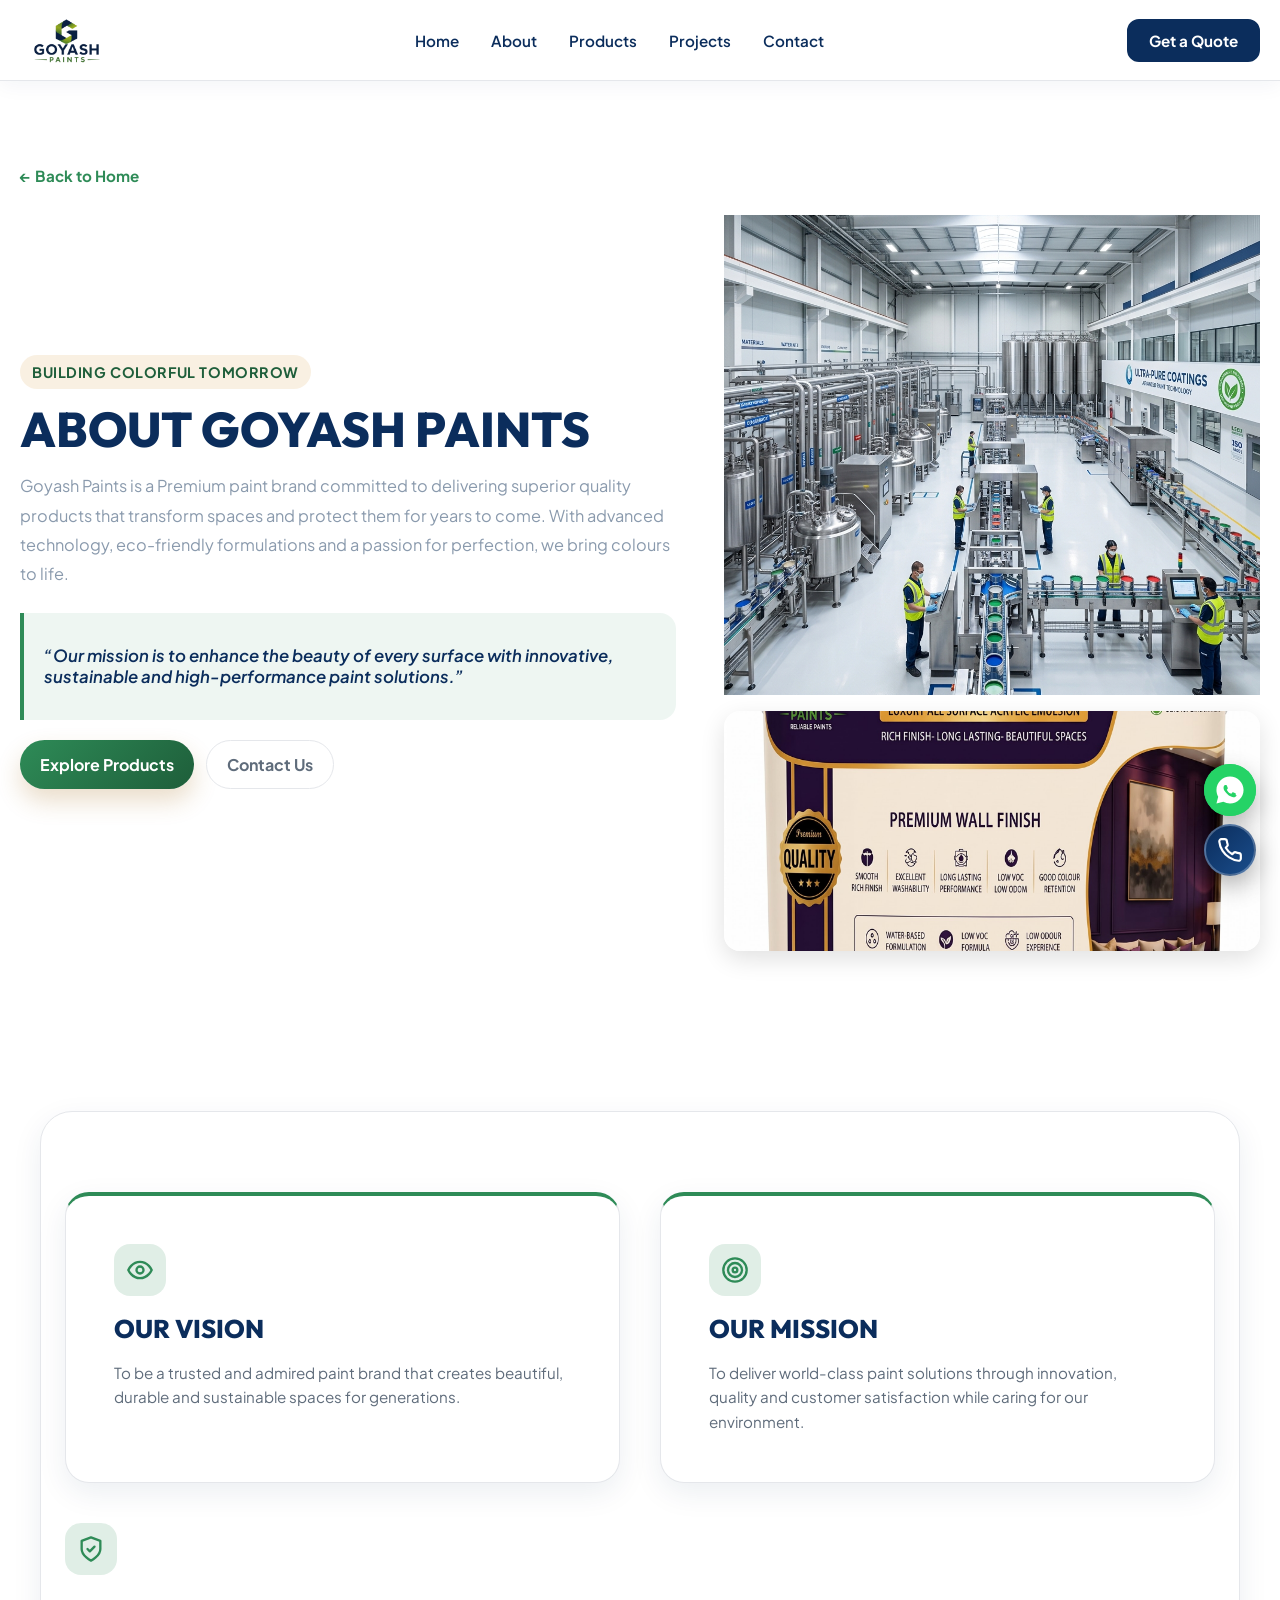
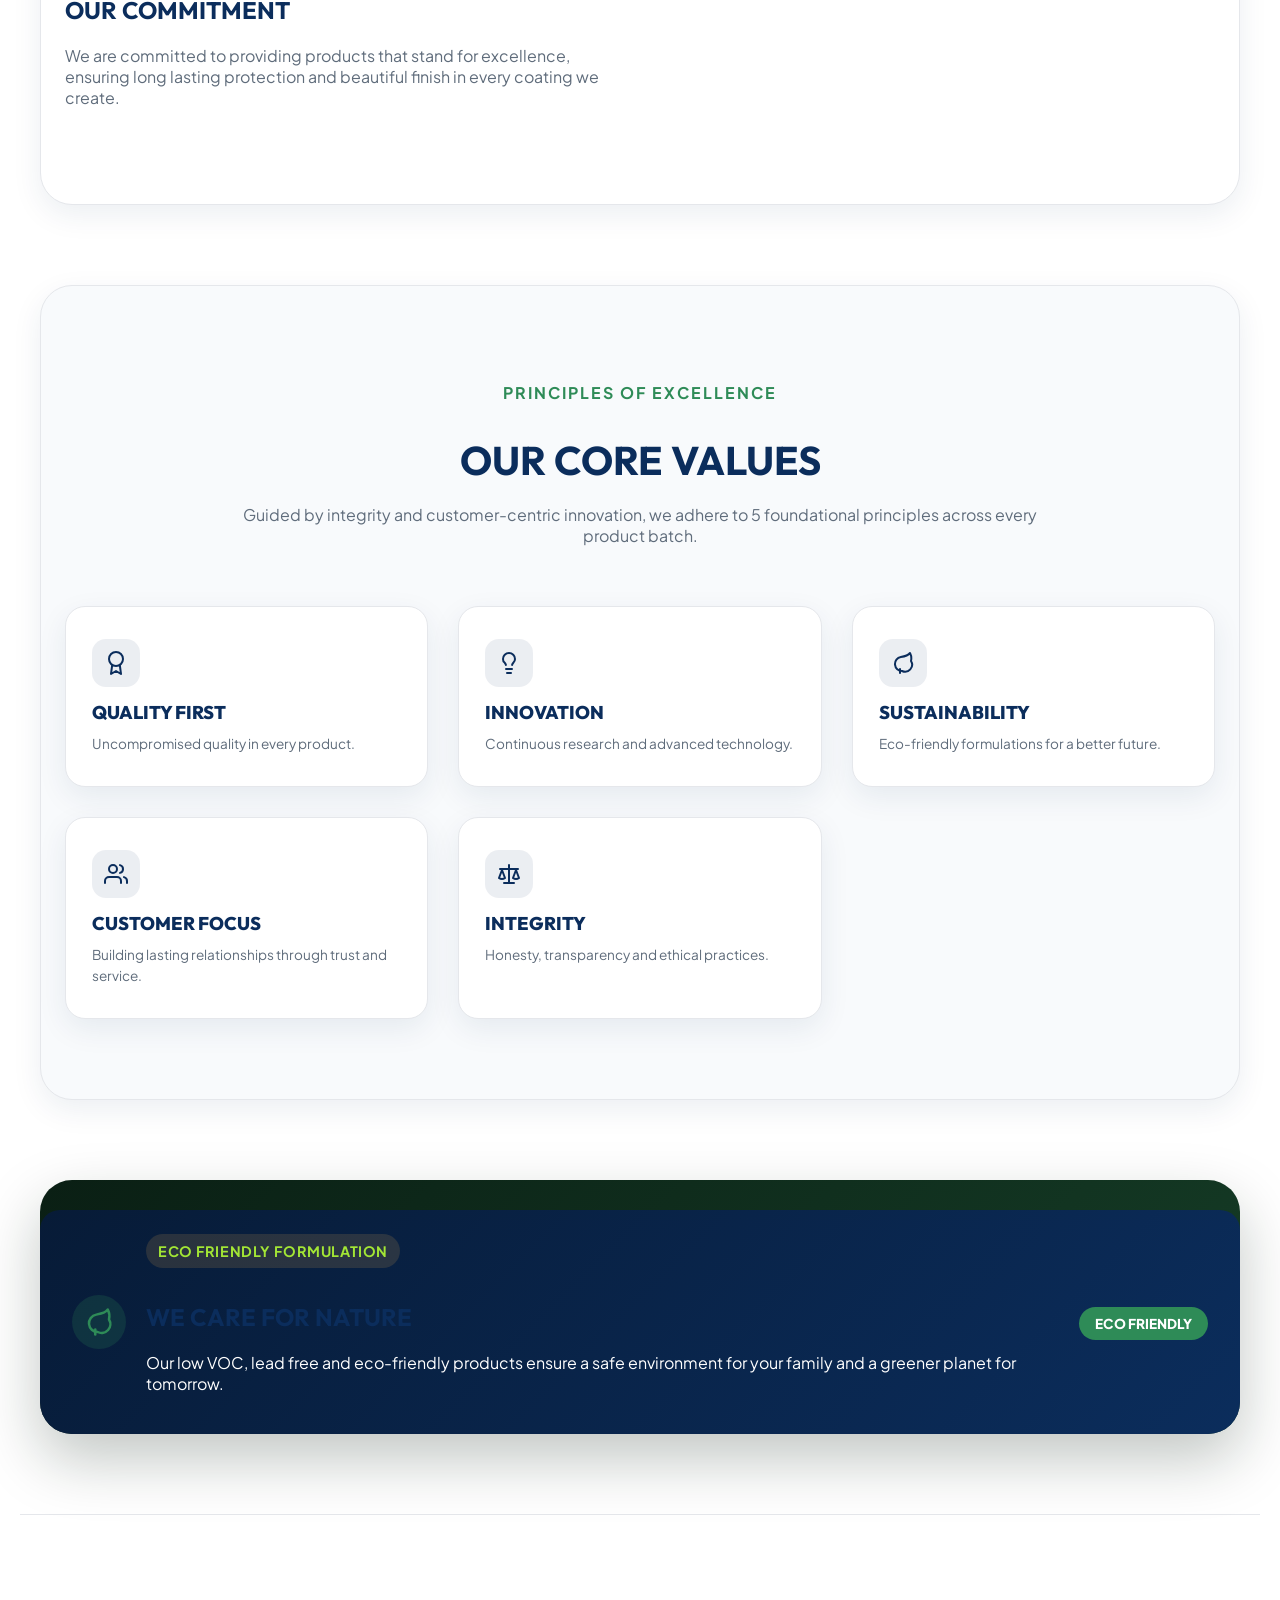
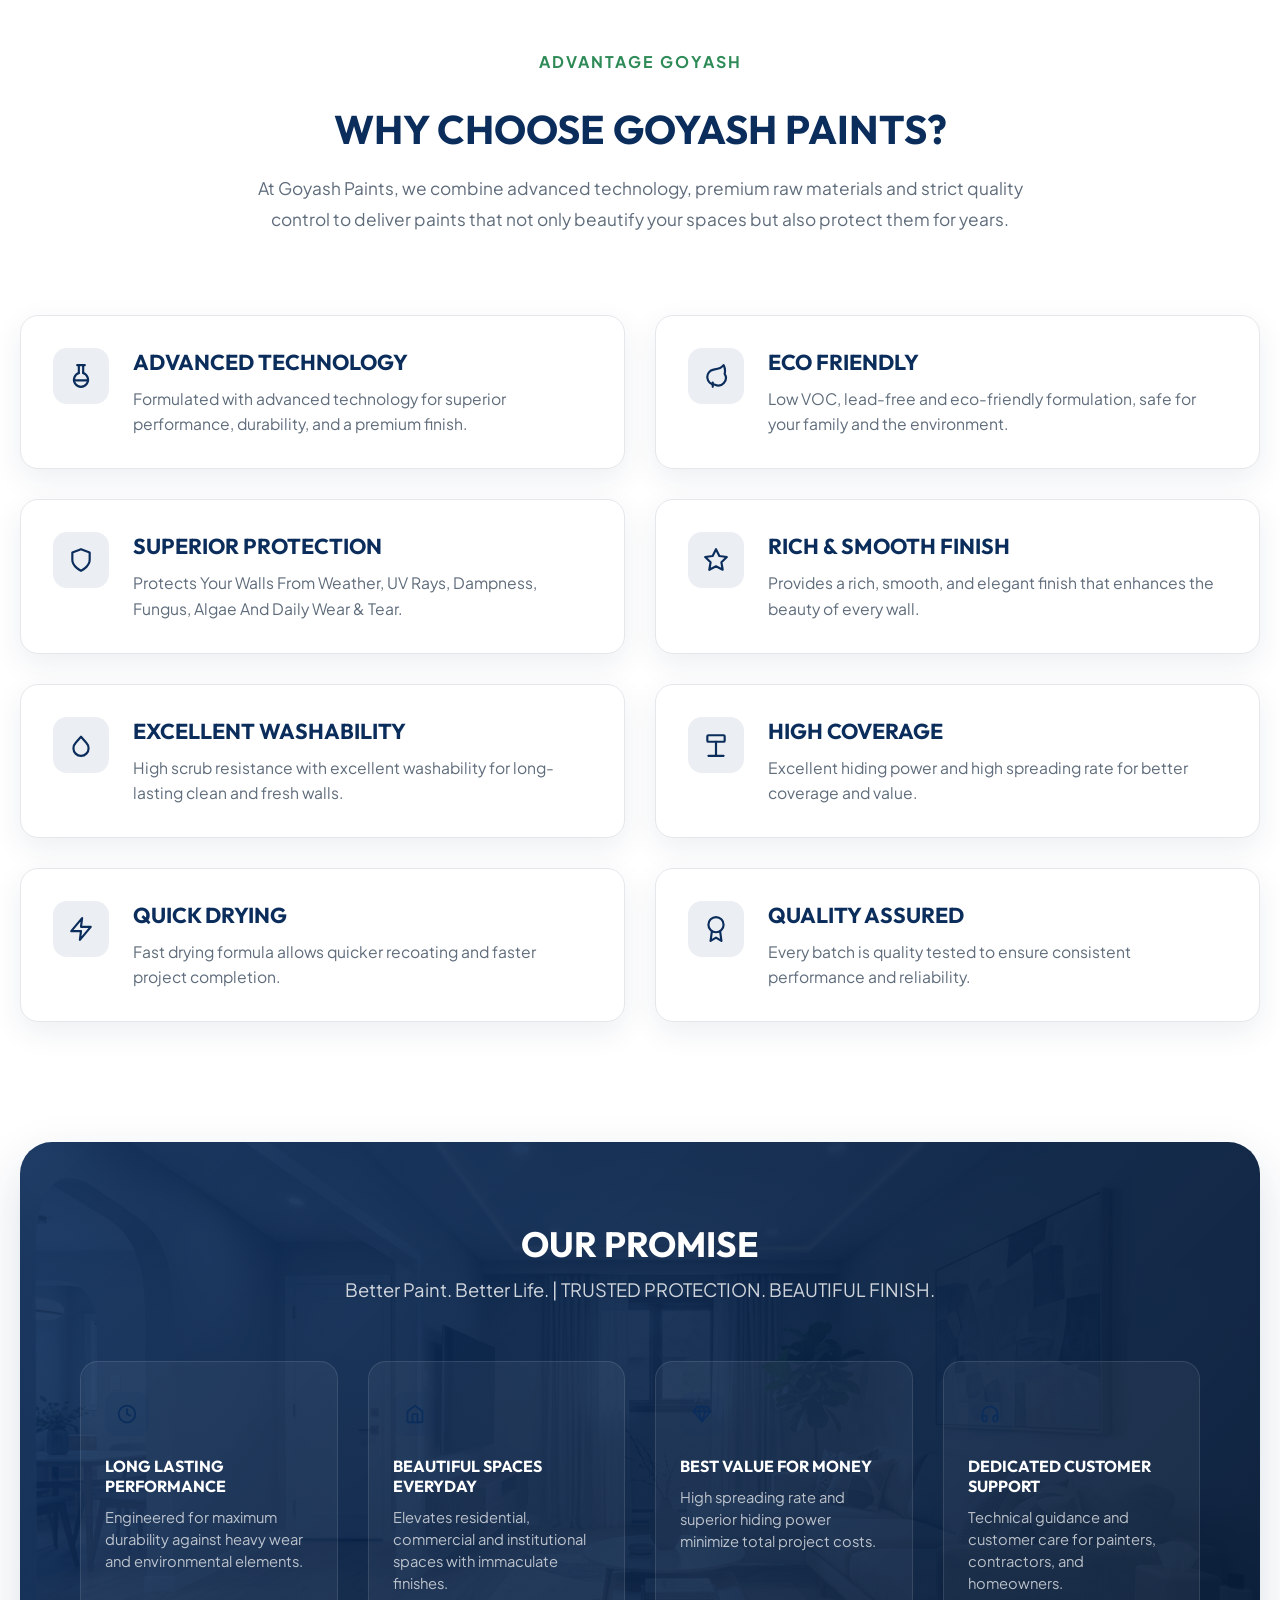
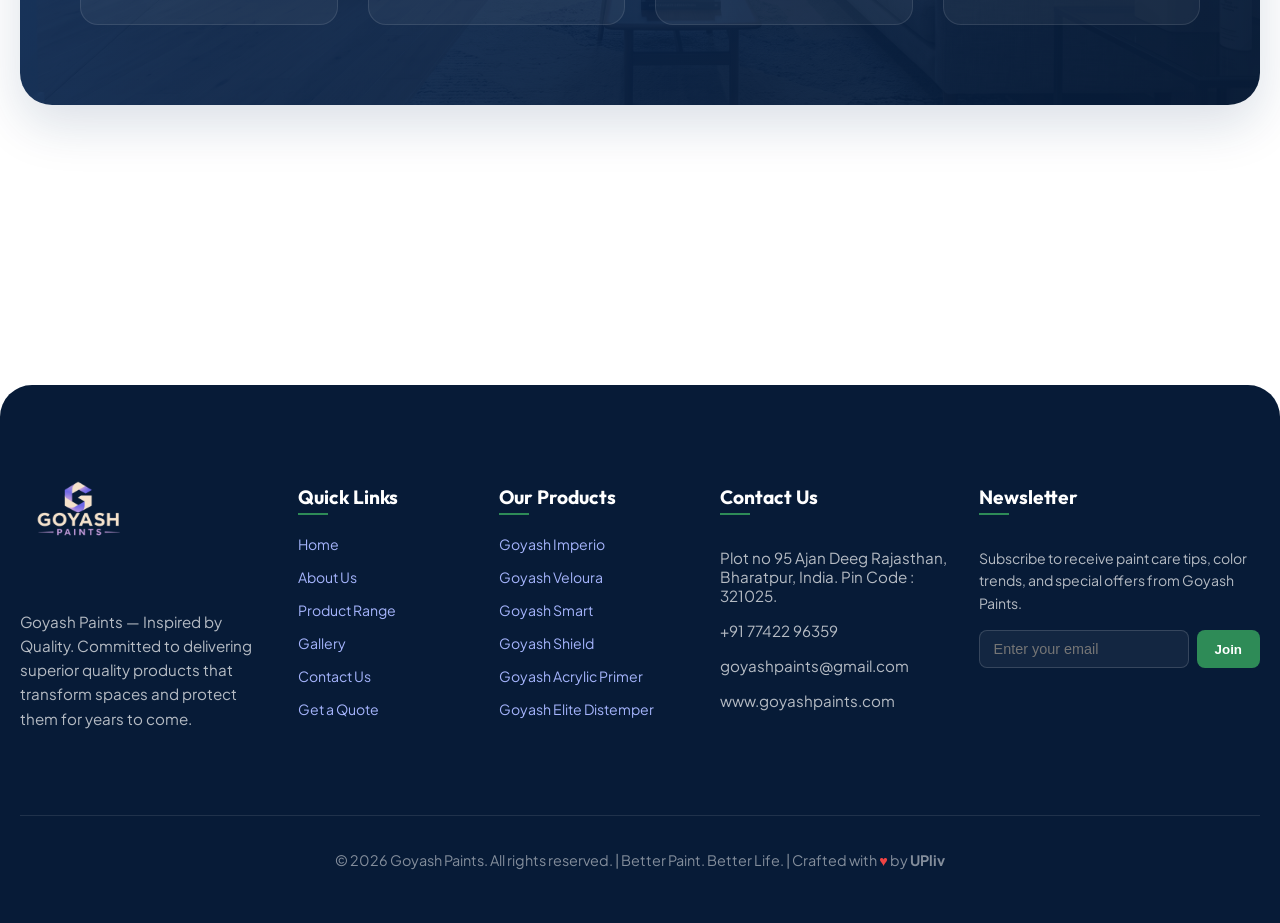
==== about.html @ 113dcb4e "Add Crafted with love by UPliv in footer section across all pages" ====
<!DOCTYPE html>
<html lang="en">
  <head>
    <meta charset="UTF-8" />
    <meta name="viewport" content="width=device-width, initial-scale=1.0" />
    <title>About Goyash Paints | Building Colorful Tomorrow</title>
    <meta
      name="description"
      content="Learn about Goyash Paints, a premium paint brand committed to delivering superior quality products, advanced technology, eco-friendly formulations, and long-lasting protection."
    />
    <link rel="preconnect" href="https://fonts.googleapis.com" />
    <link rel="preconnect" href="https://fonts.gstatic.com" crossorigin />
    <link
      href="https://fonts.googleapis.com/css2?family=Outfit:wght@300;400;500;600;700;800;900&family=Plus+Jakarta+Sans:wght@300;400;500;600;700;800&display=swap"
      rel="stylesheet"
    />
    <link rel="stylesheet" href="styles.css" />
    <link rel="icon" type="image/jpeg" href="favicon.jpeg" />
  </head>
  <body>
    <!-- Premium Navigation Header -->
    <header class="main-header">
      <nav class="navbar">
        <div class="nav-container">
          <a href="index.html" class="nav-logo" aria-label="Goyash Paints Home">
            <img src="original-logo.jpeg" alt="Goyash Paints Logo" class="logo-img" />
          </a>
          <ul class="nav-menu">
            <li><a href="index.html">Home</a></li>
            <li><a href="about.html" class="active">About</a></li>
            <li><a href="products.html">Products</a></li>
            <li><a href="projects.html">Projects</a></li>
            <li><a href="contact.html">Contact</a></li>
          </ul>
          <div class="nav-actions">
            <a href="quote.html" class="btn-nav">Get a Quote</a>
          </div>
        </div>
      </nav>
    </header>

    <div class="page-shell">
      <!-- Hero Banner (Page 2 PDF) -->
      <section class="about-hero" id="about-hero">
        <a href="index.html" class="back-link">← Back to Home</a>
        
        <div class="about-hero-grid">
          <div class="about-hero-content">
            <p class="eyebrow">Building Colorful Tomorrow</p>
            <h1>ABOUT GOYASH PAINTS</h1>
            <p class="hero-copy">
              Goyash Paints is a Premium paint brand committed to delivering superior quality products that transform spaces and protect them for years to come. With advanced technology, eco-friendly formulations and a passion for perfection, we bring colours to life.
            </p>

            <blockquote class="mission-quote-box">
              <p>“Our mission is to enhance the beauty of every surface with innovative, sustainable and high-performance paint solutions.”</p>
            </blockquote>

            <div class="hero-actions">
              <a href="products.html" class="btn btn-primary">Explore Products</a>
              <a href="contact.html" class="btn btn-secondary">Contact Us</a>
            </div>
          </div>
          
          <div class="about-hero-visual">
            <div class="visual-glow"></div>
            <div class="image-frame" style="display: flex; flex-direction: column; gap: 16px;">
              <img src="factory_image.png" alt="Goyash Paints Manufacturing Facility" class="about-hero-img" />
              <img src="Hero Image 4.jpg" alt="Goyash Paints Architectural Finish" class="about-hero-img" style="border-radius: 16px; object-fit: cover; max-height: 240px; width: 100%; box-shadow: 0 8px 24px rgba(0,0,0,0.12);" />
            </div>
          </div>
        </div>
      </section>

      <!-- Vision, Mission, Commitment Pillars (Page 2 PDF) -->
      <section class="vision-mission-section" id="pillars" aria-label="Vision Mission and Commitment">
        <div class="vision-mission-grid three-col-grid">
          <!-- Vision Card -->
          <div class="vision-card fade-in-card" style="--card-index: 1;">
            <div class="vm-icon-wrap">
              <svg xmlns="http://www.w3.org/2000/svg" viewBox="0 0 24 24" fill="none" stroke="currentColor" stroke-width="2" stroke-linecap="round" stroke-linejoin="round"><path d="M2 12s3-7 10-7 10 7 10 7-3 7-10 7-10-7-10-7z"></path><circle cx="12" cy="12" r="3"></circle></svg>
            </div>
            <h2>OUR VISION</h2>
            <p>
              To be a trusted and admired paint brand that creates beautiful, durable and sustainable spaces for generations.
            </p>
          </div>

          <!-- Mission Card -->
          <div class="mission-card fade-in-card" style="--card-index: 2;">
            <div class="vm-icon-wrap">
              <svg xmlns="http://www.w3.org/2000/svg" viewBox="0 0 24 24" fill="none" stroke="currentColor" stroke-width="2" stroke-linecap="round" stroke-linejoin="round"><circle cx="12" cy="12" r="10"></circle><circle cx="12" cy="12" r="6"></circle><circle cx="12" cy="12" r="2"></circle></svg>
            </div>
            <h2>OUR MISSION</h2>
            <p>
              To deliver world-class paint solutions through innovation, quality and customer satisfaction while caring for our environment.
            </p>
          </div>

          <!-- Commitment Card -->
          <div class="commitment-card fade-in-card" style="--card-index: 3;">
            <div class="vm-icon-wrap">
              <svg xmlns="http://www.w3.org/2000/svg" viewBox="0 0 24 24" fill="none" stroke="currentColor" stroke-width="2" stroke-linecap="round" stroke-linejoin="round"><path d="M12 22s8-4 8-10V5l-8-3-8 3v7c0 6 8 10 8 10z"></path><path d="m9 12 2 2 4-4"></path></svg>
            </div>
            <h2>OUR COMMITMENT</h2>
            <p>
              We are committed to providing products that stand for excellence, ensuring long lasting protection and beautiful finish in every coating we create.
            </p>
          </div>
        </div>
      </section>

      <!-- OUR CORE VALUES (Page 2 PDF) -->
      <section class="different-section" id="core-values" aria-label="Our Core Values">
        <div class="different-header">
          <p class="section-eyebrow">Principles of Excellence</p>
          <h2 class="section-title">OUR CORE VALUES</h2>
          <p class="section-description">
            Guided by integrity and customer-centric innovation, we adhere to 5 foundational principles across every product batch.
          </p>
        </div>

        <div class="different-grid values-5-grid">
          <div class="diff-card fade-in-card" style="--card-index: 1;">
            <div class="diff-icon">
              <svg xmlns="http://www.w3.org/2000/svg" viewBox="0 0 24 24" fill="none" stroke="currentColor" stroke-width="2" stroke-linecap="round" stroke-linejoin="round"><circle cx="12" cy="8" r="7"></circle><path d="M8.21 13.89 7 23l5-3 5 3-1.21-9.12"></path></svg>
            </div>
            <h3>QUALITY FIRST</h3>
            <p>Uncompromised quality in every product.</p>
          </div>

          <div class="diff-card fade-in-card" style="--card-index: 2;">
            <div class="diff-icon">
              <svg xmlns="http://www.w3.org/2000/svg" viewBox="0 0 24 24" fill="none" stroke="currentColor" stroke-width="2" stroke-linecap="round" stroke-linejoin="round"><path d="M9 18h6"></path><path d="M10 22h4"></path><path d="M15.09 14c.18-.98.65-1.74 1.41-2.5A4.65 4.65 0 0 0 18 8 6 6 0 0 0 6 8c0 1.55.6 2.87 1.5 3.5.76.76 1.23 1.52 1.41 2.5"></path></svg>
            </div>
            <h3>INNOVATION</h3>
            <p>Continuous research and advanced technology.</p>
          </div>

          <div class="diff-card fade-in-card" style="--card-index: 3;">
            <div class="diff-icon">
              <svg xmlns="http://www.w3.org/2000/svg" viewBox="0 0 24 24" fill="none" stroke="currentColor" stroke-width="2" stroke-linecap="round" stroke-linejoin="round"><path d="M11 20A7 7 0 0 1 9.8 6.1C15.5 5 17 4.48 19 2c1 2 2 3.5 1 8a7 7 0 0 1-9 10z"></path><path d="M9 22v-4"></path></svg>
            </div>
            <h3>SUSTAINABILITY</h3>
            <p>Eco-friendly formulations for a better future.</p>
          </div>

          <div class="diff-card fade-in-card" style="--card-index: 4;">
            <div class="diff-icon">
              <svg xmlns="http://www.w3.org/2000/svg" viewBox="0 0 24 24" fill="none" stroke="currentColor" stroke-width="2" stroke-linecap="round" stroke-linejoin="round"><path d="M17 21v-2a4 4 0 0 0-4-4H5a4 4 0 0 0-4 4v2"></path><circle cx="9" cy="7" r="4"></circle><path d="M23 21v-2a4 4 0 0 0-3-3.87"></path><path d="M16 3.13a4 4 0 0 1 0 7.75"></path></svg>
            </div>
            <h3>CUSTOMER FOCUS</h3>
            <p>Building lasting relationships through trust and service.</p>
          </div>

          <div class="diff-card fade-in-card" style="--card-index: 5;">
            <div class="diff-icon">
              <svg xmlns="http://www.w3.org/2000/svg" viewBox="0 0 24 24" fill="none" stroke="currentColor" stroke-width="2" stroke-linecap="round" stroke-linejoin="round"><path d="m16 16 3-8 3 8c-.87.65-1.92 1-3 1s-2.13-.35-3-1Z"></path><path d="m2 16 3-8 3 8c-.87.65-1.92 1-3 1s-2.13-.35-3-1Z"></path><path d="M7 21h10"></path><path d="M12 3v18"></path><path d="M3 7h18"></path></svg>
            </div>
            <h3>INTEGRITY</h3>
            <p>Honesty, transparency and ethical practices.</p>
          </div>
        </div>
      </section>

      <!-- WE CARE FOR NATURE BANNER (Page 2 PDF) -->
      <section class="sustainability-section" aria-label="We Care For Nature">
        <div class="nature-banner-large fade-in-card" style="--card-index: 1;">
          <div class="nature-icon">
            <svg xmlns="http://www.w3.org/2000/svg" viewBox="0 0 24 24" fill="none" stroke="currentColor" stroke-width="2" stroke-linecap="round" stroke-linejoin="round"><path d="M11 20A7 7 0 0 1 9.8 6.1C15.5 5 17 4.48 19 2c1 2 2 3.5 1 8a7 7 0 0 1-9 10z"></path><path d="M9 22v-4"></path></svg>
          </div>
          <div class="nature-content">
            <span class="eyebrow green-eyebrow">Eco Friendly Formulation</span>
            <h2>WE CARE FOR NATURE</h2>
            <p>
              Our low VOC, lead free and eco-friendly products ensure a safe environment for your family and a greener planet for tomorrow.
            </p>
          </div>
          <div class="nature-badge-wrap">
            <span class="eco-circle-badge">ECO FRIENDLY</span>
          </div>
        </div>
      </section>

      <!-- WHY CHOOSE GOYASH PAINTS (Page 3 PDF) -->
      <section class="why-choose-section" id="why-choose" aria-label="Why Choose Goyash Paints">
        <div class="why-choose-header">
          <p class="section-eyebrow">Advantage Goyash</p>
          <h2 class="section-title">WHY CHOOSE GOYASH PAINTS?</h2>
          <p class="section-description">
            At Goyash Paints, we combine advanced technology, premium raw materials and strict quality control to deliver paints that not only beautify your spaces but also protect them for years.
          </p>
        </div>

        <div class="features-grid">
          <div class="feature-card fade-in-card" style="--card-index: 1;">
            <div class="card-icon">
              <svg xmlns="http://www.w3.org/2000/svg" viewBox="0 0 24 24" fill="none" stroke="currentColor" stroke-width="2" stroke-linecap="round" stroke-linejoin="round"><path d="M10 2v7.31"></path><path d="M14 2v7.31"></path><path d="M8.5 2h7"></path><path d="M14 9.3a6.5 6.5 0 1 1-4 0"></path><path d="M5.52 16h12.96"></path></svg>
            </div>
            <div class="feature-content">
              <h3>ADVANCED TECHNOLOGY</h3>
              <p>Formulated with advanced technology for superior performance, durability, and a premium finish.</p>
            </div>
          </div>

          <div class="feature-card fade-in-card" style="--card-index: 2;">
            <div class="card-icon">
              <svg xmlns="http://www.w3.org/2000/svg" viewBox="0 0 24 24" fill="none" stroke="currentColor" stroke-width="2" stroke-linecap="round" stroke-linejoin="round"><path d="M11 20A7 7 0 0 1 9.8 6.1C15.5 5 17 4.48 19 2c1 2 2 3.5 1 8a7 7 0 0 1-9 10z"></path><path d="M9 22v-4"></path></svg>
            </div>
            <div class="feature-content">
              <h3>ECO FRIENDLY</h3>
              <p>Low VOC, lead-free and eco-friendly formulation, safe for your family and the environment.</p>
            </div>
          </div>

          <div class="feature-card fade-in-card" style="--card-index: 3;">
            <div class="card-icon">
              <svg xmlns="http://www.w3.org/2000/svg" viewBox="0 0 24 24" fill="none" stroke="currentColor" stroke-width="2" stroke-linecap="round" stroke-linejoin="round"><path d="M12 22s8-4 8-10V5l-8-3-8 3v7c0 6 8 10 8 10z"></path></svg>
            </div>
            <div class="feature-content">
              <h3>SUPERIOR PROTECTION</h3>
              <p>Protects Your Walls From Weather, UV Rays, Dampness, Fungus, Algae And Daily Wear &amp; Tear.</p>
            </div>
          </div>

          <div class="feature-card fade-in-card" style="--card-index: 4;">
            <div class="card-icon">
              <svg xmlns="http://www.w3.org/2000/svg" viewBox="0 0 24 24" fill="none" stroke="currentColor" stroke-width="2" stroke-linecap="round" stroke-linejoin="round"><polygon points="12 2 15.09 8.26 22 9.27 17 14.14 18.18 21.02 12 17.77 5.82 21.02 7 14.14 2 9.27 8.91 8.26 12 2"></polygon></svg>
            </div>
            <div class="feature-content">
              <h3>RICH &amp; SMOOTH FINISH</h3>
              <p>Provides a rich, smooth, and elegant finish that enhances the beauty of every wall.</p>
            </div>
          </div>

          <div class="feature-card fade-in-card" style="--card-index: 5;">
            <div class="card-icon">
              <svg xmlns="http://www.w3.org/2000/svg" viewBox="0 0 24 24" fill="none" stroke="currentColor" stroke-width="2" stroke-linecap="round" stroke-linejoin="round"><path d="M12 22a7 7 0 0 0 7-7c0-2-1-3.9-2.3-5.3L12 4.4 7.3 9.7C6 11.1 5 13 5 15a7 7 0 0 0 7 7z"></path></svg>
            </div>
            <div class="feature-content">
              <h3>EXCELLENT WASHABILITY</h3>
              <p>High scrub resistance with excellent washability for long-lasting clean and fresh walls.</p>
            </div>
          </div>

          <div class="feature-card fade-in-card" style="--card-index: 6;">
            <div class="card-icon">
              <svg xmlns="http://www.w3.org/2000/svg" viewBox="0 0 24 24" fill="none" stroke="currentColor" stroke-width="2" stroke-linecap="round" stroke-linejoin="round"><rect x="4" y="3" width="16" height="6" rx="1"></rect><path d="M12 9v13"></path><path d="M5 22h14"></path></svg>
            </div>
            <div class="feature-content">
              <h3>HIGH COVERAGE</h3>
              <p>Excellent hiding power and high spreading rate for better coverage and value.</p>
            </div>
          </div>

          <div class="feature-card fade-in-card" style="--card-index: 7;">
            <div class="card-icon">
              <svg xmlns="http://www.w3.org/2000/svg" viewBox="0 0 24 24" fill="none" stroke="currentColor" stroke-width="2" stroke-linecap="round" stroke-linejoin="round"><polygon points="13 2 3 14 12 14 11 22 21 10 12 10 13 2"></polygon></svg>
            </div>
            <div class="feature-content">
              <h3>QUICK DRYING</h3>
              <p>Fast drying formula allows quicker recoating and faster project completion.</p>
            </div>
          </div>

          <div class="feature-card fade-in-card" style="--card-index: 8;">
            <div class="card-icon">
              <svg xmlns="http://www.w3.org/2000/svg" viewBox="0 0 24 24" fill="none" stroke="currentColor" stroke-width="2" stroke-linecap="round" stroke-linejoin="round"><circle cx="12" cy="8" r="7"></circle><path d="M8.21 13.89 7 23l5-3 5 3-1.21-9.12"></path></svg>
            </div>
            <div class="feature-content">
              <h3>QUALITY ASSURED</h3>
              <p>Every batch is quality tested to ensure consistent performance and reliability.</p>
            </div>
          </div>
        </div>

        <!-- OUR PROMISE (Page 3 PDF) -->
        <div class="promise-banner">
          <div class="promise-header">
            <h3>OUR PROMISE</h3>
            <p>Better Paint. Better Life. | TRUSTED PROTECTION. BEAUTIFUL FINISH.</p>
          </div>
          
          <div class="promise-grid">
            <div class="promise-card fade-in-card" style="--card-index: 1;">
              <div class="promise-icon">
                <svg xmlns="http://www.w3.org/2000/svg" viewBox="0 0 24 24" fill="none" stroke="currentColor" stroke-width="2" stroke-linecap="round" stroke-linejoin="round"><circle cx="12" cy="12" r="10"></circle><polyline points="12 6 12 12 16 14"></polyline></svg>
              </div>
              <div class="promise-content">
                <h4>LONG LASTING PERFORMANCE</h4>
                <p>Engineered for maximum durability against heavy wear and environmental elements.</p>
              </div>
            </div>

            <div class="promise-card fade-in-card" style="--card-index: 2;">
              <div class="promise-icon">
                <svg xmlns="http://www.w3.org/2000/svg" viewBox="0 0 24 24" fill="none" stroke="currentColor" stroke-width="2" stroke-linecap="round" stroke-linejoin="round"><path d="m3 9 9-7 9 7v11a2 2 0 0 1-2 2H5a2 2 0 0 1-2-2z"></path><polyline points="9 22 9 12 15 12 15 22"></polyline></svg>
              </div>
              <div class="promise-content">
                <h4>BEAUTIFUL SPACES EVERYDAY</h4>
                <p>Elevates residential, commercial and institutional spaces with immaculate finishes.</p>
              </div>
            </div>

            <div class="promise-card fade-in-card" style="--card-index: 3;">
              <div class="promise-icon">
                <svg xmlns="http://www.w3.org/2000/svg" viewBox="0 0 24 24" fill="none" stroke="currentColor" stroke-width="2" stroke-linecap="round" stroke-linejoin="round"><path d="M6 3h12l4 6-10 12L2 9z"></path><path d="M11 3 8 9l4 12 4-12-3-6"></path><path d="M2 9h20"></path></svg>
              </div>
              <div class="promise-content">
                <h4>BEST VALUE FOR MONEY</h4>
                <p>High spreading rate and superior hiding power minimize total project costs.</p>
              </div>
            </div>

            <div class="promise-card fade-in-card" style="--card-index: 4;">
              <div class="promise-icon">
                <svg xmlns="http://www.w3.org/2000/svg" viewBox="0 0 24 24" fill="none" stroke="currentColor" stroke-width="2" stroke-linecap="round" stroke-linejoin="round"><path d="M3 18v-6a9 9 0 0 1 18 0v6"></path><path d="M21 19a2 2 0 0 1-2 2h-1a2 2 0 0 1-2-2v-3a2 2 0 0 1 2-2h3zM3 19a2 2 0 0 0 2 2h1a2 2 0 0 0 2-2v-3a2 2 0 0 0-2-2H3z"></path></svg>
              </div>
              <div class="promise-content">
                <h4>DEDICATED CUSTOMER SUPPORT</h4>
                <p>Technical guidance and customer care for painters, contractors, and homeowners.</p>
              </div>
            </div>
          </div>
        </div>
      </section>
    </div>

    <!-- Premium Footer -->
    <footer class="footer">
      <div class="footer-container">
        <div class="footer-col company-col">
          <a href="index.html" class="footer-logo" aria-label="Goyash Paints Home">
            <img src="original-logo.jpeg" alt="Goyash Paints Logo" class="logo-img footer-logo-img" />
          </a>
          <p class="footer-about">
            Goyash Paints — Inspired by Quality. Committed to delivering superior quality products that transform spaces and protect them for years to come.
          </p>
        </div>

        <div class="footer-col">
          <h3>Quick Links</h3>
          <ul>
            <li><a href="index.html">Home</a></li>
            <li><a href="about.html">About Us</a></li>
            <li><a href="products.html">Product Range</a></li>
            <li><a href="projects.html">Gallery</a></li>
            <li><a href="contact.html">Contact Us</a></li>
            <li><a href="quote.html">Get a Quote</a></li>
          </ul>
        </div>

        <div class="footer-col">
          <h3>Our Products</h3>
          <ul>
            <li><a href="products.html#imperio">Goyash Imperio</a></li>
            <li><a href="products.html#veloura">Goyash Veloura</a></li>
            <li><a href="products.html#smart">Goyash Smart</a></li>
            <li><a href="products.html#shield">Goyash Shield</a></li>
            <li><a href="products.html#primer">Goyash Acrylic Primer</a></li>
            <li><a href="products.html#elite">Goyash Elite Distemper</a></li>
          </ul>
        </div>

        <div class="footer-col contact-col">
          <h3>Contact Us</h3>
          <p class="contact-info">
            <span>Plot no 95 Ajan Deeg Rajasthan, Bharatpur, India. Pin Code : 321025.</span>
          </p>
          <p class="contact-info">
            <span><a href="tel:+917742296359" style="color: inherit; text-decoration: none;">+91 77422 96359</a></span>
          </p>
          <p class="contact-info">
            <span><a href="mailto:goyashpaints@gmail.com" style="color: inherit; text-decoration: none;">goyashpaints@gmail.com</a></span>
          </p>
          <p class="contact-info">
            <span><a href="https://www.goyashpaints.com" target="_blank" style="color: inherit; text-decoration: none;">www.goyashpaints.com</a></span>
          </p>
        </div>

        <div class="footer-col newsletter-col">
          <h3>Newsletter</h3>
          <p class="footer-about" style="font-size: 0.88rem; margin-bottom: 16px;">
            Subscribe to receive paint care tips, color trends, and special offers from Goyash Paints.
          </p>
          <form class="newsletter-form" onsubmit="event.preventDefault(); alert('Thank you for subscribing to Goyash Paints Newsletter!'); this.reset();">
            <input type="email" placeholder="Enter your email" required aria-label="Email address for newsletter" />
            <button type="submit" aria-label="Subscribe to newsletter">Join</button>
          </form>
        </div>
      </div>

      <div class="footer-bottom">
        <p>&copy; 2026 Goyash Paints. All rights reserved. | Better Paint. Better Life. | Crafted with <span style="color: #ef4444;">&hearts;</span> by <strong>UPliv</strong></p>
      </div>
    </footer>

    <!-- Floating Contact Buttons -->
    <a href="https://wa.me/917742296359?text=Hi%20Goyash%20Paints%2C%20I%27m%20interested%20in%20your%20paint%20products."
       class="float-btn float-btn-whatsapp"
       data-label="WhatsApp Us"
       target="_blank" rel="noopener noreferrer" aria-label="WhatsApp us">
      <svg viewBox="0 0 32 32" width="28" height="28" fill="currentColor" xmlns="http://www.w3.org/2000/svg">
        <path d="M16 .5C7.44.5.5 7.44.5 16c0 2.83.74 5.5 2.03 7.82L.5 31.5l7.88-2.01A15.45 15.45 0 0 0 16 31.5C24.56 31.5 31.5 24.56 31.5 16S24.56.5 16 .5zm7.73 21.88c-.32.9-1.87 1.72-2.57 1.82-.65.1-1.48.14-2.38-.15-.55-.17-1.25-.4-2.15-.79-3.78-1.64-6.25-5.46-6.44-5.71-.19-.25-1.55-2.07-1.55-3.95S9.5 11 9.83 10.65c.33-.34.72-.43.96-.43l.69.01c.22 0 .52-.08.81.62.3.72 1.03 2.52 1.12 2.7.09.18.15.4.03.64-.12.24-.18.38-.35.59-.17.2-.36.44-.51.59-.17.17-.35.35-.15.69.2.34.89 1.47 1.91 2.38 1.31 1.17 2.42 1.53 2.76 1.7.34.18.54.15.74-.09.2-.24.86-1.01 1.09-1.35.23-.34.46-.28.77-.17.31.11 1.97.93 2.31 1.1.34.17.57.26.65.4.09.14.09.82-.23 1.72z"/>
      </svg>
    </a>
    <a href="tel:+917742296359"
       class="float-btn float-btn-call"
       data-label="Call Us"
       aria-label="Call us">
      <svg xmlns="http://www.w3.org/2000/svg" width="24" height="24" viewBox="0 0 24 24" fill="none" stroke="currentColor" stroke-width="2" stroke-linecap="round" stroke-linejoin="round"><path d="M22 16.92v3a2 2 0 0 1-2.18 2 19.79 19.79 0 0 1-8.63-3.07 19.5 19.5 0 0 1-6-6 19.79 19.79 0 0 1-3.07-8.67A2 2 0 0 1 4.11 2h3a2 2 0 0 1 2 1.72 12.84 12.84 0 0 0 .7 2.81 2 2 0 0 1-.45 2.11L8.09 9.91a16 16 0 0 0 6 6l1.27-1.27a2 2 0 0 1 2.11-.45 12.84 12.84 0 0 0 2.81.7A2 2 0 0 1 22 16.92z"></path></svg>
    </a>

    <script src="script.js"></script>
  </body>
</html>
---- styles.css ----
:root {
  --primary: #0B2D5C;
  --secondary: #2E8B57;
  --bg: #FFFFFF;
  --surface: #F8FAFC;
  --text: #5F6C7B;
  --muted: #8A9Aad;
  --heading: #0B2D5C;
  --accent: #2E8B57;
  --accent-dark: #1E5E3A;
  --border: #E5E7EB;
  --dark-bg: #071B37;
  --shadow: 0 10px 30px rgba(11, 45, 92, 0.08);
  --shadow-hover: 0 20px 50px rgba(11, 45, 92, 0.15);
}

* {
  box-sizing: border-box;
}

body {
  margin: 0;
  font-family: 'Plus Jakarta Sans', sans-serif;
  color: var(--text);
  background: var(--bg);
}

h1, h2, h3, h4, h5, h6 {
  color: var(--heading);
  font-family: 'Outfit', sans-serif;
  font-weight: 700;
}


img {
  max-width: 100%;
  display: block;
}

.page-shell {
  max-width: 1280px;
  margin: 0 auto;
  padding: 24px 20px 40px;
}

.hero {
  display: grid;
  grid-template-columns: 1.05fr 0.95fr;
  gap: 32px;
  align-items: center;
  padding: 12px 0 32px;
  border: none;
  border-radius: 0;
  background: transparent;
  backdrop-filter: none;
  box-shadow: none;
}

.hero-content {
  max-width: 620px;
}

.eyebrow {
  display: inline-flex;
  margin: 0 0 14px;
  padding: 8px 12px;
  border-radius: 999px;
  background: rgba(214, 162, 74, 0.16);
  color: var(--accent-dark);
  font-size: 0.9rem;
  font-weight: 700;
  letter-spacing: 0.04em;
  text-transform: uppercase;
}

h1 {
  margin: 0 0 16px;
  font-size: clamp(2rem, 3.8vw, 3.5rem);
  line-height: 1.08;
  font-weight: 800;
}

.hero-copy {
  margin: 0 0 24px;
  font-size: 1.02rem;
  line-height: 1.8;
  color: var(--muted);
}

.hero-actions {
  display: flex;
  flex-wrap: wrap;
  gap: 12px;
  margin-bottom: 22px;
}

.btn {
  display: inline-flex;
  align-items: center;
  justify-content: center;
  padding: 13px 20px;
  border-radius: 999px;
  text-decoration: none;
  font-weight: 700;
  transition: transform 0.2s ease, box-shadow 0.2s ease;
}

.btn:hover {
  transform: translateY(-2px);
}

.btn-primary {
  color: white;
  background: linear-gradient(135deg, var(--accent) 0%, var(--accent-dark) 100%);
  box-shadow: 0 12px 24px rgba(169, 111, 32, 0.24);
}

.btn-secondary {
  color: var(--text);
  background: white;
  border: 1px solid var(--border);
}

.hero-badges {
  display: flex;
  flex-wrap: wrap;
  gap: 10px;
}

.hero-badges span {
  padding: 8px 12px;
  border-radius: 999px;
  background: rgba(7, 17, 31, 0.04);
  color: var(--text);
  font-size: 0.92rem;
  font-weight: 600;
}

.product-hero-section {
  display: grid;
  grid-template-columns: 1.05fr 0.95fr;
  gap: 36px;
  align-items: center;
  padding: 16px 0 40px;
}

@media (max-width: 992px) {
  .product-hero-section {
    grid-template-columns: 1fr;
    gap: 32px;
  }
}

.hero-carousel-wrapper {
  position: relative;
  width: 100%;
  max-width: 480px;
  margin: 0 auto;
}

.carousel-glow {
  position: absolute;
  top: 50%;
  left: 50%;
  transform: translate(-50%, -50%);
  width: 320px;
  height: 320px;
  background: radial-gradient(circle, rgba(46, 139, 87, 0.22), transparent 70%);
  filter: blur(28px);
  z-index: 0;
  pointer-events: none;
}

.product-carousel-frame {
  position: relative;
  min-height: 470px;
  border-radius: 28px;
  background: linear-gradient(145deg, #ffffff, #f8fafc);
  border: 1px solid rgba(226, 232, 240, 0.9);
  box-shadow: 0 24px 60px -15px rgba(15, 23, 42, 0.12), 0 8px 24px -4px rgba(46, 139, 87, 0.08);
  overflow: hidden;
  z-index: 1;
}

.product-carousel-frame .hero-slide {
  position: absolute;
  inset: 0;
  width: 100%;
  height: 100%;
  opacity: 0;
  transform: translateX(40px) scale(0.96);
  transition: opacity 0.5s cubic-bezier(0.165, 0.84, 0.44, 1), transform 0.5s cubic-bezier(0.165, 0.84, 0.44, 1);
  pointer-events: none;
  background: transparent;
}

.product-carousel-frame .hero-slide.active {
  opacity: 1;
  transform: translateX(0) scale(1);
  pointer-events: auto;
}

.hero-product-card {
  display: flex;
  flex-direction: column;
  height: 100%;
  padding: 24px;
  text-align: center;
  align-items: center;
  justify-content: space-between;
}

.hero-product-badge {
  align-self: flex-end;
  padding: 6px 14px;
  border-radius: 99px;
  font-size: 0.75rem;
  font-weight: 700;
  color: white;
  letter-spacing: 0.5px;
  text-transform: uppercase;
  box-shadow: 0 4px 12px rgba(0, 0, 0, 0.12);
}

.hero-product-img-wrap {
  width: 100%;
  height: 200px;
  display: flex;
  align-items: center;
  justify-content: center;
  margin: 8px 0;
}

.hero-product-img {
  max-width: 85%;
  max-height: 185px;
  width: auto;
  height: auto;
  object-fit: contain !important;
  filter: drop-shadow(0 14px 22px rgba(0, 0, 0, 0.16));
  transition: transform 0.4s ease;
}

.hero-slide.active .hero-product-img {
  animation: floatBucket 4s ease-in-out infinite alternate;
}

@keyframes floatBucket {
  0% { transform: translateY(0px); }
  100% { transform: translateY(-8px); }
}

.hero-product-info {
  width: 100%;
  background: rgba(241, 245, 249, 0.75);
  border-radius: 18px;
  padding: 16px;
  border: 1px solid rgba(226, 232, 240, 0.85);
}

.hero-product-category {
  font-size: 0.65rem;
  font-weight: 800;
  color: var(--secondary);
  letter-spacing: 1px;
  text-transform: uppercase;
  display: block;
  margin-bottom: 2px;
}

.hero-product-name {
  font-size: 1.25rem;
  font-weight: 800;
  color: var(--primary);
  margin: 2px 0;
  letter-spacing: 0.5px;
}

.hero-product-tagline {
  font-size: 0.78rem;
  font-weight: 700;
  color: var(--accent-dark);
  text-transform: uppercase;
  margin-bottom: 8px;
}

.hero-product-specs {
  display: flex;
  justify-content: center;
  gap: 10px;
  font-size: 0.75rem;
  color: var(--text-muted);
  margin-bottom: 12px;
  flex-wrap: wrap;
}

.hero-product-specs span {
  background: white;
  padding: 4px 10px;
  border-radius: 6px;
  font-weight: 600;
  border: 1px solid rgba(226, 232, 240, 0.9);
}

.btn-sm {
  padding: 8px 18px;
  font-size: 0.82rem;
  border-radius: 99px;
  display: inline-block;
}

/* Nav arrows */
.carousel-nav-btn {
  position: absolute;
  top: 50%;
  transform: translateY(-50%);
  width: 44px;
  height: 44px;
  border-radius: 50%;
  background: #ffffff;
  border: 1px solid rgba(226, 232, 240, 0.9);
  color: var(--primary);
  display: flex;
  align-items: center;
  justify-content: center;
  cursor: pointer;
  z-index: 10;
  box-shadow: 0 6px 18px rgba(0, 0, 0, 0.12);
  transition: all 0.25s ease;
}

.carousel-nav-btn svg {
  width: 20px;
  height: 20px;
}

.carousel-nav-btn:hover {
  background: var(--secondary);
  color: white;
  transform: translateY(-50%) scale(1.1);
  box-shadow: 0 10px 24px rgba(46, 139, 87, 0.3);
}

.carousel-nav-btn.prev-btn { left: -22px; }
.carousel-nav-btn.next-btn { right: -22px; }

@media (max-width: 540px) {
  .carousel-nav-btn.prev-btn { left: 8px; }
  .carousel-nav-btn.next-btn { right: 8px; }
}

.slide-dots {
  position: absolute;
  left: 50%;
  bottom: 14px;
  transform: translateX(-50%);
  display: flex;
  gap: 8px;
  z-index: 10;
}

.slide-dots button {
  width: 10px;
  height: 10px;
  padding: 0;
  border: none;
  border-radius: 50%;
  background: rgba(148, 163, 184, 0.5);
  cursor: pointer;
  transition: all 0.3s ease;
}

.slide-dots button.active {
  background: var(--secondary);
  width: 24px;
  border-radius: 99px;
}

.trust-strip {
  display: grid;
  grid-template-columns: repeat(5, minmax(0, 1fr));
  gap: 12px;
  margin-top: 22px;
  padding: 18px;
  border-radius: 22px;
  background: var(--surface);
  border: 1px solid var(--border);
  box-shadow: 0 16px 32px rgba(7, 17, 31, 0.07);
}

.trust-item {
  padding: 14px 10px;
  text-align: center;
  border-radius: 16px;
  background: linear-gradient(135deg, var(--primary) 0%, #1e4d8a 100%);
  color: #ffffff;
  font-size: 0.96rem;
  font-weight: 700;
  transition: all 0.3s ease;
  box-shadow: 0 4px 15px rgba(11, 45, 92, 0.15);
}

.trust-item:hover {
  background: linear-gradient(135deg, var(--secondary) 0%, #3ebd7c 100%);
  transform: translateY(-3px);
  box-shadow: 0 8px 25px rgba(46, 139, 87, 0.25);
}

@media (max-width: 980px) {
  .hero {
    grid-template-columns: 1fr;
    padding: 24px;
  }

  .hero-content {
    max-width: none;
  }

  .hero-visual {
    min-height: 420px;
  }

  .image-frame {
    min-height: 420px;
  }
}

@media (max-width: 680px) {
  .page-shell {
    padding: 14px 12px 28px;
  }

  .hero {
    padding: 18px;
    border-radius: 24px;
  }

  h1 {
    font-size: 2rem;
  }

  .hero-copy {
    font-size: 0.96rem;
  }

  .hero-actions {
    flex-direction: column;
  }

  .btn {
    width: 100%;
  }

  .hero-visual {
    min-height: 320px;
  }

  .image-frame {
    min-height: 320px;
    border-radius: 20px;
  }

  .trust-strip {
    grid-template-columns: 1fr 1fr;
    padding: 14px;
  }
}

/* Navigation Header */
.main-header {
  position: sticky;
  top: 0;
  width: 100%;
  background: var(--bg);
  box-shadow: 0 4px 20px rgba(11, 45, 92, 0.05);
  z-index: 1000;
  border-bottom: 1px solid var(--border);
}

.navbar {
  max-width: 1280px;
  height: 80px;
  margin: 0 auto;
  padding: 0 20px;
  display: flex;
  align-items: center;
}

.nav-container {
  width: 100%;
  display: flex;
  align-items: center;
  justify-content: space-between;
}

.nav-logo {
  text-decoration: none;
  display: flex;
  align-items: center;
}

.logo-img {
  height: 68px;
  width: auto;
  max-width: 220px;
  object-fit: contain;
  display: block;
}

.footer-logo-img {
  height: 85px;
  width: auto;
  max-width: 250px;
  object-fit: contain;
  margin-bottom: 20px;
  filter: invert(1);
  mix-blend-mode: screen;
}

.nav-menu {
  display: flex;
  list-style: none;
  margin: 0;
  padding: 0;
  gap: 32px;
}

.nav-menu a {
  text-decoration: none;
  color: var(--primary);
  font-weight: 600;
  font-size: 0.95rem;
  position: relative;
  padding: 8px 0;
  transition: color 0.3s ease;
}

.nav-menu a::after {
  content: '';
  position: absolute;
  bottom: 0;
  left: 0;
  width: 0;
  height: 2px;
  background-color: var(--secondary);
  transition: width 0.3s ease;
}

.nav-menu a:hover {
  color: var(--secondary);
}

.nav-menu a:hover::after {
  width: 100%;
}

.nav-actions {
  display: flex;
  align-items: center;
}

.btn-nav {
  display: inline-flex;
  align-items: center;
  justify-content: center;
  padding: 10px 20px;
  border-radius: 12px;
  text-decoration: none;
  font-weight: 700;
  font-size: 0.95rem;
  background: var(--primary);
  color: white;
  border: 2px solid var(--primary);
  transition: all 0.3s ease;
}

.btn-nav:hover {
  background: var(--secondary);
  border-color: var(--secondary);
  box-shadow: var(--shadow);
}

/* Footer Section */
.footer {
  background-color: var(--dark-bg);
  color: #FFFFFF;
  padding: 80px 20px 40px;
  margin-top: 120px;
  border-top-left-radius: 32px;
  border-top-right-radius: 32px;
}

.footer-container {
  max-width: 1400px;
  margin: 0 auto;
  display: grid;
  grid-template-columns: 1.3fr 0.9fr 1fr 1.2fr 1.3fr;
  gap: 28px;
  align-items: start;
}

@media (max-width: 1100px) {
  .footer-container {
    grid-template-columns: repeat(3, 1fr);
    gap: 32px;
  }
}

@media (max-width: 640px) {
  .footer-container {
    grid-template-columns: 1fr;
    gap: 28px;
  }
}

.footer-col h3 {
  color: #FFFFFF;
  font-size: 1.2rem;
  margin-bottom: 24px;
  position: relative;
  display: inline-block;
}

.footer-col h3::after {
  content: '';
  position: absolute;
  bottom: -6px;
  left: 0;
  width: 30px;
  height: 2px;
  background-color: var(--secondary);
}

.footer-col ul {
  list-style: none;
  padding: 0;
  margin: 0;
}

.footer-col ul li {
  margin-bottom: 12px;
}

.footer-col ul a {
  color: #a5b4fc;
  text-decoration: none;
  transition: color 0.3s ease;
  font-size: 0.88rem;
}

.footer-col ul a:hover {
  color: var(--secondary);
}

.footer-logo {
  text-decoration: none;
  font-family: 'Outfit', sans-serif;
  font-size: 1.8rem;
  font-weight: 800;
  letter-spacing: 1px;
  display: inline-block;
  margin-bottom: 20px;
}

.footer-logo .logo-text {
  color: #FFFFFF;
}

.footer-logo .logo-sub {
  color: var(--secondary);
}

.footer-about {
  color: rgba(255, 255, 255, 0.7);
  font-size: 0.95rem;
  line-height: 1.6;
  margin-bottom: 24px;
}

.social-icons {
  display: flex;
  gap: 12px;
}

.social-link {
  display: inline-flex;
  align-items: center;
  justify-content: center;
  width: 36px;
  height: 36px;
  border-radius: 50%;
  background: rgba(255, 255, 255, 0.1);
  color: white;
  text-decoration: none;
  transition: all 0.3s ease;
  padding: 8px;
}

.social-link:hover {
  background: var(--secondary);
  color: white;
  transform: translateY(-3px);
}

.footer-icon-svg {
  width: 100%;
  height: 100%;
}

.contact-info {
  display: flex;
  align-items: center;
  gap: 12px;
  color: rgba(255, 255, 255, 0.7);
  font-size: 0.95rem;
  margin-bottom: 16px;
}

.contact-icon-svg {
  width: 18px;
  height: 18px;
  color: var(--secondary);
  flex-shrink: 0;
}

.newsletter {
  margin-top: 24px;
}

.newsletter h4 {
  color: #FFFFFF;
  font-size: 1rem;
  margin-bottom: 12px;
}

.newsletter-form {
  display: flex;
  gap: 8px;
}

.newsletter-form input {
  flex: 1;
  padding: 10px 14px;
  border-radius: 8px;
  border: 1px solid rgba(255, 255, 255, 0.15);
  background: rgba(255, 255, 255, 0.05);
  color: white;
  font-size: 0.9rem;
}

.newsletter-form input:focus {
  outline: none;
  border-color: var(--secondary);
}

.newsletter-form button {
  padding: 10px 18px;
  border-radius: 8px;
  border: none;
  background: var(--secondary);
  color: white;
  font-weight: bold;
  cursor: pointer;
  transition: background 0.3s ease;
}

.newsletter-form button:hover {
  background: #1e5e3a;
}

.footer-bottom {
  max-width: 1280px;
  margin: 60px auto 0;
  padding-top: 20px;
  border-top: 1px solid rgba(255, 255, 255, 0.1);
  text-align: center;
  font-size: 0.9rem;
  color: rgba(255, 255, 255, 0.5);
}

/* ── Splash Screen ── */
#splash-screen {
  position: fixed;
  inset: 0;
  z-index: 99999;
  background: #000;
  display: flex;
  align-items: center;
  justify-content: center;
  flex-direction: column;
  overflow: hidden;
  transition: opacity 0.7s ease, visibility 0.7s ease;
}

#splash-screen.hidden {
  opacity: 0;
  visibility: hidden;
  pointer-events: none;
}

#splash-video {
  position: absolute;
  inset: 0;
  width: 100%;
  height: 100%;
  object-fit: cover;
  object-position: center;
}

/* Dark gradient overlay so skip button is readable */
#splash-screen::after {
  content: '';
  position: absolute;
  inset: 0;
  background: linear-gradient(
    to bottom,
    rgba(0,0,0,0.15) 0%,
    rgba(0,0,0,0.0) 50%,
    rgba(0,0,0,0.55) 100%
  );
  pointer-events: none;
}

/* Progress bar at bottom */
#splash-progress {
  position: absolute;
  bottom: 0;
  left: 0;
  height: 3px;
  width: 0%;
  background: #a3e635;
  z-index: 2;
  transition: width linear;
}

/* Skip button */
#splash-skip {
  position: absolute;
  bottom: 32px;
  right: 20px;
  z-index: 3;
  background: rgba(255, 255, 255, 0.15);
  backdrop-filter: blur(8px);
  -webkit-backdrop-filter: blur(8px);
  border: 1px solid rgba(255, 255, 255, 0.3);
  color: #fff;
  font-family: 'Outfit', sans-serif;
  font-size: 0.85rem;
  font-weight: 600;
  letter-spacing: 0.04em;
  padding: 10px 22px;
  border-radius: 100px;
  cursor: pointer;
  transition: background 0.2s ease, transform 0.2s ease;
}

#splash-skip:hover,
#splash-skip:active {
  background: rgba(163, 230, 53, 0.3);
  transform: scale(1.04);
}

/* Logo watermark on splash */
#splash-logo {
  position: absolute;
  top: 24px;
  left: 50%;
  transform: translateX(-50%);
  z-index: 3;
  display: flex;
  align-items: center;
  gap: 8px;
}

#splash-logo span {
  font-family: 'Outfit', sans-serif;
  font-size: 1.4rem;
  font-weight: 800;
  color: #fff;
  letter-spacing: 0.02em;
}

#splash-logo span em {
  color: #a3e635;
  font-style: normal;
}

/* Mobile-first: ensure portrait video fills well on mobile */
@media (max-width: 600px) {
  #splash-video {
    object-position: center center;
  }
  #splash-skip {
    bottom: 24px;
    right: 16px;
    font-size: 0.8rem;
    padding: 9px 18px;
  }
  #splash-logo span {
    font-size: 1.2rem;
  }
}

/* ── Floating Action Buttons ── */
.floating-buttons {
  position: fixed;
  bottom: 32px;
  right: 24px;
  display: flex;
  flex-direction: column;
  gap: 14px;
  z-index: 9999;
}

.float-btn {
  width: 56px;
  height: 56px;
  border-radius: 50%;
  display: flex;
  align-items: center;
  justify-content: center;
  text-decoration: none;
  box-shadow: 0 4px 18px rgba(0, 0, 0, 0.28);
  transition: transform 0.25s cubic-bezier(.34,1.56,.64,1), box-shadow 0.25s ease;
  position: relative;
}

.float-btn:hover {
  transform: scale(1.13) translateY(-2px);
  box-shadow: 0 8px 28px rgba(0, 0, 0, 0.38);
}

/* Tooltip label */
.float-btn::before {
  content: attr(data-label);
  position: absolute;
  right: calc(100% + 10px);
  background: rgba(15, 23, 42, 0.92);
  color: #fff;
  font-size: 0.78rem;
  font-weight: 600;
  white-space: nowrap;
  padding: 5px 12px;
  border-radius: 6px;
  opacity: 0;
  pointer-events: none;
  transform: translateX(6px);
  transition: opacity 0.2s ease, transform 0.2s ease;
}

.float-btn:hover::before {
  opacity: 1;
  transform: translateX(0);
}

/* WhatsApp */
.float-btn-whatsapp {
  background: #25D366;
}

.float-btn-whatsapp svg {
  width: 28px;
  height: 28px;
  fill: #fff;
}

/* Pulse ring on WhatsApp */
@keyframes float-pulse {
  0%   { transform: scale(1); opacity: 0.7; }
  70%  { transform: scale(1.55); opacity: 0; }
  100% { transform: scale(1.55); opacity: 0; }
}

.float-btn-whatsapp::after {
  content: '';
  position: absolute;
  inset: 0;
  border-radius: 50%;
  background: #25D366;
  animation: float-pulse 2.2s infinite;
  z-index: -1;
}

/* Call */
.float-btn-call {
  background: #1e40af;
}

.float-btn-call svg {
  width: 26px;
  height: 26px;
  stroke: #fff;
  fill: none;
}

@media (max-width: 1200px) {
  .footer-container {
    grid-template-columns: 1fr 1fr 1fr;
    gap: 28px;
  }
}

@media (max-width: 768px) {
  .footer-container {
    grid-template-columns: 1fr 1fr;
    gap: 24px;
  }
}

@media (max-width: 680px) {
  .navbar {
    height: 70px;
  }
  .nav-menu {
    display: none;
  }
  .footer-container {
    grid-template-columns: 1fr;
    gap: 28px;
  }
  .footer {
    padding: 60px 20px 30px;
    margin-top: 80px;
  }
}

/* About Section / Brand Introduction */
.about-section {
  padding: 120px 0;
  margin-top: 60px;
}

.about-container {
  display: grid;
  grid-template-columns: 1fr 1fr;
  gap: 60px;
  align-items: center;
}

.about-visual {
  position: relative;
}

.about-image {
  width: 100%;
  height: 500px;
  object-fit: cover;
  border-radius: 20px;
  box-shadow: var(--shadow-hover);
}

.about-badge {
  position: absolute;
  bottom: -30px;
  right: -30px;
  background: linear-gradient(135deg, var(--primary) 0%, var(--secondary) 100%);
  color: white;
  padding: 24px 30px;
  border-radius: 18px;
  box-shadow: 0 10px 30px rgba(11, 45, 92, 0.2);
  display: flex;
  flex-direction: column;
  align-items: center;
}

.badge-num {
  font-family: 'Outfit', sans-serif;
  font-size: 2.5rem;
  font-weight: 800;
  line-height: 1;
}

.badge-lbl {
  font-size: 0.9rem;
  font-weight: 600;
  margin-top: 4px;
}

.about-content {
  display: flex;
  flex-direction: column;
}

.section-eyebrow {
  color: var(--secondary);
  font-size: 1rem;
  font-weight: 700;
  text-transform: uppercase;
  letter-spacing: 2px;
  margin-bottom: 12px;
}

.section-title {
  font-size: 2.5rem;
  line-height: 1.2;
  margin-bottom: 20px;
}

.section-copy {
  font-size: 1.05rem;
  line-height: 1.7;
  color: var(--text);
  margin-bottom: 40px;
}

.about-cards {
  display: flex;
  flex-direction: column;
  gap: 20px;
}

.about-card {
  display: flex;
  align-items: flex-start;
  gap: 20px;
  padding: 24px;
  background: #ffffff;
  border-radius: 18px;
  border: 1px solid var(--border);
  box-shadow: var(--shadow);
  transition: all 0.4s cubic-bezier(0.165, 0.84, 0.44, 1);
}

.about-card:hover {
  transform: translateY(-5px);
  box-shadow: var(--shadow-hover);
  border-color: rgba(46, 139, 87, 0.2);
}

.card-icon {
  display: inline-flex;
  align-items: center;
  justify-content: center;
  width: 48px;
  height: 48px;
  background: rgba(11, 45, 92, 0.08);
  color: var(--primary);
  padding: 10px;
  border-radius: 12px;
  transition: all 0.3s ease;
  flex-shrink: 0;
}

.about-card:hover .card-icon {
  background: rgba(46, 139, 87, 0.1);
  color: var(--secondary);
}

.icon-svg {
  width: 100%;
  height: 100%;
}

.about-card h3 {
  margin: 0 0 8px 0;
  font-size: 1.15rem;
  font-weight: 700;
}

.about-card p {
  margin: 0;
  font-size: 0.95rem;
  line-height: 1.5;
  color: var(--text);
}

/* Scroll Animation Styles */
.fade-in-card {
  opacity: 0;
  transform: translateY(30px);
  transition: opacity 0.6s ease, transform 0.6s ease;
  transition-delay: calc(var(--card-index) * 150ms);
}

.fade-in-card.visible {
  opacity: 1;
  transform: translateY(0);
}

@media (max-width: 980px) {
  .about-container {
    grid-template-columns: 1fr;
    gap: 40px;
  }
  .about-image {
    height: 400px;
  }
  .about-badge {
    bottom: -20px;
    right: -20px;
    padding: 18px 24px;
  }
}

/* Why Choose Section */
.why-choose-section {
  padding: 120px 0;
  border-top: 1px solid var(--border);
}

.why-choose-header {
  text-align: center;
  max-width: 800px;
  margin: 0 auto 80px;
}

.why-choose-header .section-description {
  font-size: 1.08rem;
  line-height: 1.8;
  color: var(--text);
  margin-top: 20px;
}

.features-grid {
  display: grid;
  grid-template-columns: 1fr 1fr;
  gap: 30px;
  margin-bottom: 120px;
}

.feature-card {
  display: flex;
  align-items: flex-start;
  gap: 24px;
  padding: 32px;
  background: #ffffff;
  border-radius: 18px;
  border: 1px solid var(--border);
  box-shadow: var(--shadow);
  transition: all 0.4s cubic-bezier(0.165, 0.84, 0.44, 1);
}

.feature-card:hover {
  transform: translateY(-5px);
  box-shadow: var(--shadow-hover);
  border-color: rgba(46, 139, 87, 0.2);
}

.feature-card .card-icon {
  width: 56px;
  height: 56px;
  background: rgba(11, 45, 92, 0.08);
  color: var(--primary);
  border-radius: 14px;
  padding: 14px;
  display: inline-flex;
  align-items: center;
  justify-content: center;
  flex-shrink: 0;
  transition: all 0.3s ease;
}

.feature-card:hover .card-icon {
  background: rgba(46, 139, 87, 0.1);
  color: var(--secondary);
}

.feature-content h3 {
  margin: 0 0 10px 0;
  font-size: 1.35rem;
  color: var(--primary);
}

.feature-content p {
  margin: 0;
  font-size: 0.98rem;
  line-height: 1.6;
  color: var(--text);
}

/* Promise Banner styling */
.promise-banner {
  position: relative;
  background: linear-gradient(135deg, rgba(11, 45, 92, 0.9) 0%, rgba(7, 27, 55, 0.95) 100%), url('Living Room Transformation After.jpeg');
  background-size: cover;
  background-position: center;
  background-attachment: scroll;
  border-radius: 32px;
  padding: 80px 60px;
  color: #ffffff;
  box-shadow: var(--shadow-hover);
  margin-top: 60px;
  overflow: hidden;
  z-index: 1;
}

.promise-header {
  text-align: center;
  margin-bottom: 60px;
}

.promise-header h3 {
  font-size: 2.2rem;
  color: #ffffff;
  margin: 0 0 12px 0;
}

.promise-header p {
  font-size: 1.15rem;
  color: rgba(255, 255, 255, 0.8);
  margin: 0;
}

.promise-grid {
  display: grid;
  grid-template-columns: repeat(4, 1fr);
  gap: 30px;
}

.promise-card {
  background: rgba(255, 255, 255, 0.05);
  border: 1px solid rgba(255, 255, 255, 0.1);
  border-radius: 18px;
  padding: 30px 24px;
  transition: all 0.4s cubic-bezier(0.165, 0.84, 0.44, 1);
  display: flex;
  flex-direction: column;
}

.promise-card:hover {
  transform: translateY(-5px);
  background: rgba(255, 255, 255, 0.08);
  border-color: var(--secondary);
  box-shadow: 0 10px 30px rgba(46, 139, 87, 0.2);
}

.promise-icon {
  width: 48px;
  height: 48px;
  background: rgba(46, 139, 87, 0.2);
  color: var(--secondary);
  border-radius: 12px;
  padding: 12px;
  margin-bottom: 20px;
  display: inline-flex;
  align-items: center;
  justify-content: center;
}

.promise-content h4 {
  font-size: 1rem;
  color: #ffffff;
  margin: 0 0 10px 0;
  font-weight: 700;
}

.promise-content p {
  font-size: 0.92rem;
  line-height: 1.5;
  color: rgba(255, 255, 255, 0.7);
  margin: 0;
}

@media (max-width: 1024px) {
  .promise-grid {
    grid-template-columns: repeat(2, 1fr);
  }
}

@media (max-width: 768px) {
  .features-grid {
    grid-template-columns: 1fr;
  }
  .promise-banner {
    padding: 60px 30px;
  }
}

@media (max-width: 480px) {
  .promise-grid {
    grid-template-columns: 1fr;
  }
}

/* Product Categories Section */
.products-section {
  padding: 120px 0;
  border-top: 1px solid var(--border);
}

.products-header {
  text-align: center;
  max-width: 800px;
  margin: 0 auto 80px;
}

.products-header .section-description {
  font-size: 1.08rem;
  line-height: 1.8;
  color: var(--text);
  margin-top: 20px;
}

.products-grid {
  display: grid;
  grid-template-columns: repeat(4, 1fr);
  gap: 24px;
  margin-bottom: 80px;
}

.product-card {
  background: #ffffff;
  border-radius: 24px;
  border: 1px solid rgba(226, 232, 240, 0.9);
  box-shadow: 0 10px 30px -10px rgba(15, 23, 42, 0.06), 0 4px 12px -2px rgba(15, 23, 42, 0.03);
  overflow: hidden;
  transition: all 0.4s cubic-bezier(0.165, 0.84, 0.44, 1);
  display: flex;
  flex-direction: column;
}

.product-card:hover {
  transform: translateY(-10px);
  box-shadow: 0 20px 40px -12px rgba(46, 139, 87, 0.2), 0 8px 24px -4px rgba(15, 23, 42, 0.08);
  border-color: rgba(46, 139, 87, 0.35);
}

.product-visual {
  position: relative;
  height: 190px;
  background: radial-gradient(circle at center, #ffffff 40%, #f8fafc 100%);
  overflow: hidden;
  display: flex;
  align-items: center;
  justify-content: center;
  padding: 16px;
  border-bottom: 1px solid rgba(226, 232, 240, 0.7);
}

.product-image {
  max-width: 85%;
  max-height: 150px;
  width: auto;
  height: auto;
  object-fit: contain !important;
  margin: 0 auto;
  display: block;
  transition: transform 0.4s ease, filter 0.4s ease;
  filter: drop-shadow(0 8px 14px rgba(0, 0, 0, 0.12));
}

.product-card:hover .product-image {
  transform: scale(1.05) translateY(-3px);
  filter: drop-shadow(0 14px 22px rgba(0, 0, 0, 0.18));
}

.product-category-badge {
  position: absolute;
  top: 16px;
  right: 16px;
  background: rgba(15, 23, 42, 0.85);
  backdrop-filter: blur(8px);
  -webkit-backdrop-filter: blur(8px);
  color: #ffffff;
  padding: 6px 14px;
  border-radius: 99px;
  font-weight: 700;
  font-size: 0.75rem;
  letter-spacing: 0.5px;
  text-transform: uppercase;
  box-shadow: 0 4px 12px rgba(0, 0, 0, 0.15);
  border: 1px solid rgba(255, 255, 255, 0.2);
  z-index: 2;
}

.luxury-badge { background: linear-gradient(135deg, #15803d, #2e8b57); }
.premium-badge { background: linear-gradient(135deg, #0284c7, #0369a1); }
.interior-badge { background: linear-gradient(135deg, #7c3aed, #6d28d9); }
.exterior-badge { background: linear-gradient(135deg, #b45309, #d97706); }
.primer-badge { background: linear-gradient(135deg, #475569, #334155); }
.distemper-badge { background: linear-gradient(135deg, #0d9488, #0f766e); }

.product-content {
  padding: 28px 24px;
  display: flex;
  flex-direction: column;
  flex-grow: 1;
  text-align: center;
}

.category-name {
  color: var(--secondary);
  font-size: 0.68rem;
  font-weight: 700;
  text-transform: uppercase;
  letter-spacing: 1.5px;
  display: block;
  margin-bottom: 4px;
}

.product-content h3 {
  font-size: 1.2rem;
  margin: 6px 0 10px 0;
  color: var(--primary);
  font-weight: 800;
  letter-spacing: 0.5px;
}

.tagline {
  font-size: 0.85rem;
  line-height: 1.6;
  color: var(--text);
  margin: 0 0 24px 0;
  flex-grow: 1; /* Pushes the button to the bottom */
}

.btn-product {
  margin-top: auto;
  align-self: center;
  padding: 10px 18px;
  font-size: 0.88rem;
}

/* Comparison Table styling */
.comparison-container {
  background: var(--surface);
  border-radius: 24px;
  padding: 48px;
  border: 1px solid var(--border);
  margin-top: 60px;
}

.comparison-title {
  font-size: 1.8rem;
  color: var(--primary);
  margin: 0 0 30px 0;
  text-align: center;
  font-weight: 800;
}

.table-responsive {
  overflow-x: auto;
}

.comparison-table {
  width: 100%;
  border-collapse: collapse;
  text-align: center;
}

.comparison-table th, .comparison-table td {
  padding: 18px 24px;
  border-bottom: 1px solid var(--border);
}

.comparison-table th {
  background: var(--primary);
  color: white;
  font-weight: 700;
  font-size: 1rem;
}

.comparison-table th:first-child {
  border-top-left-radius: 12px;
  border-bottom-left-radius: 12px;
}

.comparison-table th:last-child {
  border-top-right-radius: 12px;
  border-bottom-right-radius: 12px;
}

.comparison-table tr:last-child td {
  border-bottom: none;
}

.comparison-table td strong {
  color: var(--primary);
  font-size: 1.05rem;
}

@media (max-width: 1100px) {
  .products-grid {
    grid-template-columns: repeat(2, 1fr);
  }
}

@media (max-width: 768px) {
  .products-grid {
    grid-template-columns: 1fr;
  }
}

@media (max-width: 680px) {
  .product-details {
    grid-template-columns: 1fr;
    gap: 15px;
  }
  .product-visual {
    height: 240px;
  }
}

/* Detailed Comparison Section */
.comparison-section {
  padding: 120px 0;
  border-top: 1px solid var(--border);
}

.comparison-header {
  text-align: center;
  max-width: 800px;
  margin: 0 auto 80px;
}

.comparison-header .section-description {
  font-size: 1.08rem;
  line-height: 1.8;
  color: var(--text);
  margin-top: 20px;
}

.comparison-table-container {
  background: var(--surface);
  border-radius: 24px;
  padding: 48px;
  border: 1px solid var(--border);
  box-shadow: var(--shadow);
  margin-bottom: 80px;
}

.detailed-comparison-table {
  width: 100%;
  border-collapse: collapse;
  text-align: center;
}

.detailed-comparison-table th, .detailed-comparison-table td {
  padding: 18px 16px;
  border-bottom: 1px solid var(--border);
  font-size: 0.95rem;
}

.detailed-comparison-table th {
  background: var(--primary);
  color: white;
  font-weight: 700;
  font-size: 1rem;
  font-family: 'Outfit', sans-serif;
  letter-spacing: 0.5px;
}

.detailed-comparison-table th:first-child {
  border-top-left-radius: 12px;
  border-bottom-left-radius: 12px;
  text-align: left;
  padding-left: 24px;
}

.detailed-comparison-table th:last-child {
  border-top-right-radius: 12px;
  border-bottom-right-radius: 12px;
}

.detailed-comparison-table td:first-child {
  text-align: left;
  padding-left: 24px;
  color: var(--primary);
  font-weight: 600;
}

.detailed-comparison-table tr:last-child td {
  border-bottom: none;
}

.detailed-comparison-table td.stars {
  color: #fbbf24;
  font-size: 1.1rem;
  letter-spacing: 2px;
}

/* Recommendation Cards Grid */
.recommendation-grid {
  display: grid;
  grid-template-columns: repeat(4, 1fr);
  gap: 30px;
  margin-bottom: 80px;
}

.recommend-card {
  border-radius: 20px;
  border: 1px solid var(--border);
  padding: 32px 24px;
  box-shadow: var(--shadow);
  position: relative;
  transition: all 0.4s cubic-bezier(0.165, 0.84, 0.44, 1);
  display: flex;
  flex-direction: column;
}

.recommend-card:nth-child(1) {
  background: linear-gradient(135deg, #ffffff 40%, #e8f1fa 100%);
}

.recommend-card:nth-child(2) {
  background: linear-gradient(135deg, #ffffff 40%, #f4f5f6 100%);
}

.recommend-card:nth-child(3) {
  background: linear-gradient(135deg, #ffffff 40%, #fcf0ff 100%);
}

.recommend-card:nth-child(4) {
  background: linear-gradient(135deg, #ffffff 40%, #ebfaf2 100%);
}

.recommend-card:hover {
  transform: translateY(-5px);
  box-shadow: var(--shadow-hover);
  border-color: rgba(46, 139, 87, 0.2);
}

.recommend-badge {
  align-self: flex-start;
  background: rgba(46, 139, 87, 0.1);
  color: var(--secondary);
  font-size: 0.72rem;
  font-weight: 700;
  text-transform: uppercase;
  letter-spacing: 1px;
  padding: 4px 12px;
  border-radius: 99px;
  margin-bottom: 16px;
}

.recommend-card h3 {
  font-size: 1.25rem;
  color: var(--primary);
  margin: 0 0 16px 0;
  font-weight: 800;
}

.recommend-heading {
  font-size: 0.8rem;
  color: var(--muted);
  text-transform: uppercase;
  letter-spacing: 0.5px;
  margin: 0 0 6px 0;
  font-weight: 700;
}

.recommend-text {
  font-size: 0.9rem;
  line-height: 1.6;
  color: var(--text);
  margin: 0;
}

/* Bottom CTA Banner */
.comparison-cta {
  position: relative;
  background: linear-gradient(135deg, rgba(11, 45, 92, 0.85) 0%, rgba(7, 27, 55, 0.9) 100%), url('pomelli_photoshoot_image_9_16_0710 (2).png');
  background-size: cover;
  background-position: center;
  background-attachment: scroll;
  border-radius: 24px;
  padding: 60px 48px;
  color: #ffffff;
  text-align: center;
  box-shadow: var(--shadow-hover);
  overflow: hidden;
  z-index: 1;
}

.comparison-cta h3 {
  font-size: 1.8rem;
  color: #ffffff;
  margin: 0 0 12px 0;
}

.comparison-cta p {
  font-size: 1.05rem;
  color: rgba(255, 255, 255, 0.8);
  max-width: 650px;
  margin: 0 auto 30px;
  line-height: 1.6;
}

.cta-actions {
  display: flex;
  justify-content: center;
  gap: 16px;
  flex-wrap: wrap;
}

@media (max-width: 1100px) {
  .recommendation-grid {
    grid-template-columns: repeat(2, 1fr);
  }
}

@media (max-width: 768px) {
  .comparison-table-container {
    padding: 24px;
  }
  .detailed-comparison-table th, .detailed-comparison-table td {
    padding: 12px 10px;
    font-size: 0.88rem;
  }
  .recommendation-grid {
    grid-template-columns: 1fr;
  }
  .comparison-cta {
    padding: 40px 24px;
  }
  .comparison-cta h3 {
    font-size: 1.5rem;
  }
  .comparison-cta p {
    font-size: 0.95rem;
  }
}

/* Painting Process Section */
.process-section {
  padding: 120px 0;
  border-top: 1px solid var(--border);
}

.process-header {
  text-align: center;
  max-width: 800px;
  margin: 0 auto 80px;
}

.process-header .section-description {
  font-size: 1.08rem;
  line-height: 1.8;
  color: var(--text);
  margin-top: 20px;
}

.process-timeline {
  display: grid;
  grid-template-columns: repeat(3, 1fr);
  gap: 30px;
  margin-bottom: 80px;
}

.timeline-step {
  background: var(--surface);
  border-radius: 20px;
  border: 1px solid var(--border);
  padding: 40px 30px;
  box-shadow: var(--shadow);
  position: relative;
  transition: all 0.4s cubic-bezier(0.165, 0.84, 0.44, 1);
  display: flex;
  flex-direction: column;
  overflow: hidden;
}

.timeline-step:hover {
  transform: translateY(-5px);
  box-shadow: var(--shadow-hover);
  border-color: rgba(46, 139, 87, 0.2);
}

.step-badge {
  position: absolute;
  top: 20px;
  right: 25px;
  font-size: 3.5rem;
  font-weight: 900;
  color: rgba(11, 45, 92, 0.05);
  font-family: 'Outfit', sans-serif;
  line-height: 1;
}

.step-icon-container {
  width: 54px;
  height: 54px;
  background: rgba(46, 139, 87, 0.1);
  color: var(--secondary);
  border-radius: 14px;
  display: flex;
  align-items: center;
  justify-content: center;
  margin-bottom: 24px;
  transition: transform 0.3s ease;
}

.timeline-step:hover .step-icon-container {
  transform: scale(1.08);
}

.timeline-step h3 {
  font-size: 1.25rem;
  color: var(--primary);
  margin: 0 0 12px 0;
  font-weight: 800;
  letter-spacing: 0.3px;
}

.recommend-product-badge {
  align-self: flex-start;
  background: rgba(11, 45, 92, 0.06);
  color: var(--primary);
  font-size: 0.76rem;
  padding: 6px 12px;
  border-radius: 8px;
  margin-bottom: 16px;
  border: 1px solid rgba(11, 45, 92, 0.1);
}

.recommend-product-badge strong {
  color: var(--secondary);
  font-weight: 700;
}

.step-desc {
  font-size: 0.9rem;
  line-height: 1.6;
  color: var(--text);
  margin: 0;
}

/* System Benefits Card */
.system-benefits {
  background: var(--surface);
  border-radius: 24px;
  padding: 48px;
  border: 1px solid var(--border);
  box-shadow: var(--shadow);
}

.benefits-title {
  font-size: 1.6rem;
  color: var(--primary);
  margin: 0 0 40px 0;
  text-align: center;
  font-weight: 800;
}

.benefits-grid {
  display: grid;
  grid-template-columns: repeat(4, 1fr);
  gap: 30px;
}

.benefit-card {
  display: flex;
  flex-direction: column;
}

.benefit-icon {
  width: 32px;
  height: 32px;
  background: rgba(46, 139, 87, 0.1);
  color: var(--secondary);
  border-radius: 50%;
  display: flex;
  align-items: center;
  justify-content: center;
  font-weight: bold;
  margin-bottom: 16px;
  font-size: 0.95rem;
}

.benefit-card h4 {
  font-size: 1.05rem;
  color: var(--primary);
  margin: 0 0 10px 0;
  font-weight: 700;
}

.benefit-card p {
  font-size: 0.88rem;
  line-height: 1.6;
  color: var(--text);
  margin: 0;
}

@media (max-width: 1100px) {
  .process-timeline {
    grid-template-columns: repeat(2, 1fr);
  }
  .benefits-grid {
    grid-template-columns: repeat(2, 1fr);
  }
}

@media (max-width: 768px) {
  .process-section {
    padding: 80px 0;
  }
  .process-timeline {
    grid-template-columns: 1fr;
  }
  .benefits-grid {
    grid-template-columns: 1fr;
  }
  .system-benefits {
    padding: 30px 24px;
  }
}

/* Sustainability Section */
.sustainability-section {
  max-width: 1200px;
  margin: 80px auto;
  border-radius: 32px;
  background: linear-gradient(135deg, #0a1f14 0%, #153c26 100%);
  color: #ffffff;
  position: relative;
  overflow: hidden;
  box-shadow: 0 25px 60px rgba(10, 31, 20, 0.25);
}

.sustainability-glow-1, .sustainability-glow-2 {
  position: absolute;
  width: 450px;
  height: 450px;
  background: rgba(163, 230, 53, 0.08);
  border-radius: 50%;
  filter: blur(100px);
  z-index: 1;
  pointer-events: none;
}
.sustainability-glow-1 { top: -150px; left: -150px; }
.sustainability-glow-2 { bottom: -150px; right: -150px; }

.sustainability-container {
  display: grid;
  grid-template-columns: 1.2fr 0.8fr;
  gap: 60px;
  padding: 90px 80px;
  align-items: center;
  position: relative;
  z-index: 2;
}

.green-eyebrow {
  color: #a3e635;
}

.text-white {
  color: #ffffff !important;
}

.text-light {
  color: rgba(255, 255, 255, 0.8) !important;
}

.sustainability-highlights {
  display: grid;
  grid-template-columns: repeat(3, 1fr);
  gap: 16px;
  margin: 32px 0;
}

.sustain-stat-card {
  flex: 1;
  background: rgba(255, 255, 255, 0.03);
  border: 1px solid rgba(255, 255, 255, 0.08);
  border-radius: 16px;
  padding: 20px 15px;
  text-align: center;
  transition: all 0.3s ease;
}

.sustain-stat-card:hover {
  background: rgba(255, 255, 255, 0.06);
  border-color: rgba(163, 230, 53, 0.2);
}

.stat-number {
  display: block;
  font-size: 2.2rem;
  font-weight: 800;
  color: #a3e635;
  font-family: 'Outfit', sans-serif;
  margin-bottom: 4px;
}

.stat-label {
  font-size: 0.8rem;
  color: rgba(255, 255, 255, 0.7);
  font-weight: 600;
  line-height: 1.3;
  display: block;
}

.sustainability-capsules {
  display: grid;
  grid-template-columns: 1fr 1fr;
  gap: 14px;
}

.sustain-capsule {
  display: flex;
  gap: 16px;
  background: rgba(255, 255, 255, 0.03);
  border: 1px solid rgba(255, 255, 255, 0.06);
  border-radius: 16px;
  padding: 20px;
  align-items: center;
  transition: all 0.3s ease;
}

.sustain-capsule:hover {
  background: rgba(255, 255, 255, 0.06);
  border-color: rgba(163, 230, 53, 0.3);
  transform: translateY(-2px);
}

.capsule-icon-wrap {
  width: 44px;
  height: 44px;
  background: rgba(163, 230, 53, 0.15);
  color: #a3e635;
  border-radius: 12px;
  display: flex;
  align-items: center;
  justify-content: center;
  flex-shrink: 0;
  padding: 10px;
  box-shadow: 0 4px 10px rgba(0, 0, 0, 0.2);
}

.capsule-icon-wrap .icon-svg {
  width: 100%;
  height: 100%;
}

.capsule-text h4 {
  font-size: 1rem;
  color: #ffffff;
  margin: 0 0 4px 0;
  font-weight: 700;
}

.capsule-text p {
  font-size: 0.82rem;
  color: rgba(255, 255, 255, 0.7);
  margin: 0;
  line-height: 1.4;
}

.sustainability-visual-wrap {
  position: relative;
  display: flex;
  align-items: center;
  justify-content: center;
}

.sustain-image-bg-glow {
  position: absolute;
  width: 102%;
  height: 102%;
  background: linear-gradient(135deg, #1b4b2e 0%, #2e8b57 100%);
  border-radius: 24px;
  filter: blur(20px);
  z-index: 1;
  opacity: 0.45;
  animation: leafFloat 8s infinite ease-in-out;
}

.sustain-image-frame {
  position: relative;
  z-index: 2;
  border-radius: 24px;
  overflow: hidden;
  box-shadow: 0 20px 40px rgba(0,0,0,0.4);
  border: 2px solid rgba(255,255,255,0.1);
  animation: leafFloat 8s infinite ease-in-out;
}

@keyframes leafFloat {
  0%, 100% { transform: translateY(0) rotate(0deg); }
  50% { transform: translateY(-12px) rotate(1deg); }
}

.sustain-premium-image {
  width: 100%;
  max-height: 480px;
  object-fit: cover;
  display: block;
}

.glass-sustain-overlay {
  position: absolute;
  bottom: 24px;
  left: 24px;
  right: 24px;
  background: rgba(11, 45, 92, 0.45);
  backdrop-filter: blur(12px);
  border: 1px solid rgba(255,255,255,0.1);
  padding: 20px;
  border-radius: 16px;
}

.overlay-badge {
  display: inline-block;
  background: rgba(163, 230, 53, 0.2);
  color: #a3e635;
  font-size: 0.72rem;
  font-weight: 700;
  text-transform: uppercase;
  letter-spacing: 0.5px;
  padding: 4px 10px;
  border-radius: 99px;
  margin-bottom: 8px;
}

.glass-sustain-overlay p {
  font-size: 0.82rem;
  color: rgba(255,255,255,0.9);
  margin: 0;
  line-height: 1.4;
}

/* Applications Section */
.applications-section {
  padding: 120px 0;
  background: var(--bg);
}

.applications-header {
  text-align: center;
  max-width: 800px;
  margin: 0 auto 80px;
}

.applications-grid {
  display: grid;
  grid-template-columns: repeat(5, 1fr);
  gap: 20px;
  max-width: 1200px;
  margin: 0 auto;
  padding: 0 24px;
}

.app-card {
  background: var(--surface);
  border-radius: 16px;
  overflow: hidden;
  border: 1px solid var(--border);
  box-shadow: var(--shadow);
  transition: all 0.4s cubic-bezier(0.165, 0.84, 0.44, 1);
  display: flex;
  flex-direction: column;
}

.app-card:hover {
  transform: translateY(-5px);
  box-shadow: var(--shadow-hover);
  border-color: rgba(46, 139, 87, 0.2);
}

.app-image-wrap {
  height: 160px;
  overflow: hidden;
  position: relative;
}

.app-image {
  width: 100%;
  height: 100%;
  object-fit: cover;
  transition: transform 0.5s ease;
}

.app-card:hover .app-image {
  transform: scale(1.08);
}

.app-info {
  padding: 20px;
  flex-grow: 1;
}

.app-info h3 {
  font-size: 1.1rem;
  color: var(--primary);
  margin: 0 0 8px 0;
  font-weight: 800;
}

.app-info p {
  font-size: 0.82rem;
  line-height: 1.5;
  color: var(--text);
  margin: 0;
}

/* Technology Section */
.tech-section {
  padding: 120px 0;
  background: var(--surface);
  border-top: 1px solid var(--border);
}

.tech-header {
  text-align: center;
  max-width: 800px;
  margin: 0 auto 80px;
}

.tech-infographic {
  display: flex;
  justify-content: space-between;
  position: relative;
  max-width: 1200px;
  margin: 0 auto;
  padding: 40px 24px;
}

.tech-timeline-line {
  position: absolute;
  top: 67px;
  left: 50px;
  right: 50px;
  height: 3px;
  background: linear-gradient(to right, var(--primary), var(--secondary));
  z-index: 1;
}

.tech-step {
  position: relative;
  z-index: 2;
  text-align: center;
  width: 13%;
}

.tech-step-dot {
  width: 54px;
  height: 54px;
  background: var(--surface);
  border: 4px solid var(--primary);
  color: var(--primary);
  border-radius: 50%;
  display: flex;
  align-items: center;
  justify-content: center;
  font-weight: 900;
  font-size: 1.2rem;
  margin: 0 auto 20px;
  transition: all 0.3s ease;
  box-shadow: var(--shadow);
}

.tech-step:hover .tech-step-dot {
  background: var(--primary);
  color: #ffffff;
  transform: scale(1.1);
  border-color: var(--secondary);
}

.tech-step h3 {
  font-size: 0.95rem;
  color: var(--primary);
  margin: 0 0 8px 0;
  font-weight: 800;
}

.tech-step p {
  font-size: 0.8rem;
  color: var(--text);
  line-height: 1.4;
  margin: 0;
}

/* Dealer Network Section */
.dealer-section {
  padding: 120px 0;
  background: var(--bg);
  border-top: 1px solid var(--border);
}

.dealer-header {
  text-align: center;
  max-width: 800px;
  margin: 0 auto 60px;
}

.dealer-grid-advantages {
  display: grid;
  grid-template-columns: repeat(4, 1fr);
  gap: 24px;
  max-width: 1200px;
  margin: 0 auto 60px;
  padding: 0 24px;
}

.dealer-adv-card {
  background: var(--surface);
  border: 1px solid var(--border);
  border-radius: 20px;
  padding: 30px 24px;
  box-shadow: var(--shadow);
  transition: all 0.3s cubic-bezier(0.165, 0.84, 0.44, 1);
  display: flex;
  flex-direction: column;
}

.dealer-adv-card:hover {
  transform: translateY(-5px);
  box-shadow: var(--shadow-hover);
  border-color: rgba(46, 139, 87, 0.2);
}

.adv-icon-wrap {
  width: 48px;
  height: 48px;
  background: rgba(46, 139, 87, 0.1);
  color: var(--secondary);
  border-radius: 12px;
  display: flex;
  align-items: center;
  justify-content: center;
  margin-bottom: 20px;
  padding: 12px;
}

.adv-icon-wrap .icon-svg {
  width: 100%;
  height: 100%;
}

.dealer-adv-card h4 {
  font-size: 1.15rem;
  color: var(--primary);
  margin: 0 0 10px 0;
  font-weight: 800;
}

.dealer-adv-card p {
  font-size: 0.85rem;
  line-height: 1.5;
  color: var(--text);
  margin: 0;
}

.dealer-action-container {
  max-width: 1200px;
  margin: 0 auto;
  padding: 0 24px;
}

.dealer-container {
  display: grid;
  grid-template-columns: 1fr 1fr;
  gap: 50px;
  align-items: center;
}

.dealer-visual-panel {
  position: relative;
  height: 460px;
  border-radius: 24px;
  overflow: hidden;
  box-shadow: var(--shadow-hover);
  border: 1px solid var(--border);
}

.dealer-panel-img {
  width: 100%;
  height: 100%;
  object-fit: cover;
}

.dealer-visual-overlay {
  position: absolute;
  top: 0;
  left: 0;
  right: 0;
  bottom: 0;
  background: linear-gradient(135deg, rgba(11, 45, 92, 0.85) 0%, rgba(7, 27, 55, 0.95) 100%);
  display: flex;
  justify-content: space-around;
  align-items: center;
  padding: 40px;
  z-index: 2;
}

.dealer-stat-item {
  text-align: center;
  color: white;
}

.stat-count {
  display: block;
  font-size: 3.5rem;
  font-weight: 900;
  color: var(--secondary);
  font-family: 'Outfit', sans-serif;
  margin-bottom: 8px;
}

.stat-lbl {
  font-size: 0.9rem;
  color: rgba(255, 255, 255, 0.85);
  font-weight: 600;
  letter-spacing: 0.5px;
}

.dealer-form-card {
  background: var(--surface);
  border-radius: 24px;
  padding: 48px;
  border: 1px solid var(--border);
  box-shadow: var(--shadow);
}

.dealer-form-card h3 {
  font-size: 1.5rem;
  color: var(--primary);
  margin: 0 0 10px 0;
  font-weight: 800;
}

.dealer-form-card p {
  font-size: 0.9rem;
  color: var(--text);
  margin: 0 0 30px 0;
}

.dealer-form {
  display: flex;
  flex-direction: column;
  gap: 20px;
}

.form-group input {
  width: 100%;
  padding: 14px 18px;
  border-radius: 10px;
  border: 1px solid var(--border);
  font-family: inherit;
  font-size: 0.9rem;
  background: var(--bg);
  transition: border-color 0.3s ease;
}

.form-group input:focus {
  outline: none;
  border-color: var(--secondary);
}

.btn-dealer {
  width: 100%;
  padding: 14px;
  font-size: 0.95rem;
}

/* Testimonials Carousel Section */
.testimonials-section {
  padding: 120px 0;
  background: var(--surface);
  border-top: 1px solid var(--border);
}

.testimonials-header {
  text-align: center;
  max-width: 800px;
  margin: 0 auto 80px;
}

.carousel-container {
  max-width: 1100px;
  margin: 0 auto;
  padding: 0 24px;
  position: relative;
}

.testimonial-carousel {
  position: relative;
  min-height: 380px;
}

.testimonial-slide {
  display: grid;
  grid-template-columns: 1.1fr 0.9fr;
  gap: 50px;
  opacity: 0;
  visibility: hidden;
  position: absolute;
  top: 0;
  left: 0;
  width: 100%;
  height: 100%;
  transition: opacity 0.6s ease, visibility 0.6s ease;
  z-index: 1;
  align-items: center;
}

.testimonial-slide.active {
  opacity: 1;
  visibility: visible;
  position: relative;
  z-index: 2;
}

.testimonial-content {
  padding: 20px 0;
}

.stars-rating {
  color: #fbbf24;
  font-size: 1.25rem;
  margin-bottom: 20px;
  letter-spacing: 2px;
}

.testimonial-quote {
  font-size: 1.4rem;
  line-height: 1.6;
  color: var(--primary);
  font-weight: 500;
  font-style: italic;
  margin: 0 0 30px 0;
}

.testimonial-author strong {
  display: block;
  font-size: 1.1rem;
  color: var(--primary);
  font-weight: 800;
  font-style: normal;
}

.testimonial-author span {
  font-size: 0.88rem;
  color: var(--secondary);
  font-weight: 600;
}

.ba-image-wrap {
  position: relative;
  border-radius: 20px;
  overflow: hidden;
  height: 320px;
  box-shadow: var(--shadow-hover);
}

.ba-image-wrap img {
  width: 100%;
  height: 100%;
  object-fit: cover;
}

.ba-label {
  position: absolute;
  bottom: 20px;
  right: 20px;
  background: var(--primary);
  color: white;
  padding: 6px 14px;
  border-radius: 99px;
  font-size: 0.8rem;
  font-weight: 700;
  letter-spacing: 0.5px;
}

.carousel-dots {
  display: flex;
  justify-content: center;
  gap: 10px;
  margin-top: 40px;
}

.carousel-dots .dot {
  width: 10px;
  height: 10px;
  background: var(--border);
  border-radius: 50%;
  cursor: pointer;
  transition: background 0.3s ease, transform 0.3s ease;
}

.carousel-dots .dot.active {
  background: var(--primary);
  transform: scale(1.2);
}

/* Project Gallery Section */
.gallery-section {
  padding: 120px 0;
  background: var(--bg);
  border-top: 1px solid var(--border);
}

.gallery-header {
  text-align: center;
  max-width: 800px;
  margin: 0 auto 80px;
}

.gallery-masonry {
  display: grid;
  grid-template-columns: repeat(3, 1fr);
  gap: 30px;
  max-width: 1200px;
  margin: 0 auto;
  padding: 0 24px;
}

.gallery-item {
  border-radius: 24px;
  overflow: hidden;
  box-shadow: var(--shadow);
  border: 1px solid var(--border);
}

.gallery-ba-slider {
  position: relative;
  height: 380px;
  overflow: hidden;
}

.gallery-img-before, .gallery-img-after {
  position: absolute;
  top: 0;
  left: 0;
  width: 100%;
  height: 100%;
  object-fit: cover;
  transition: opacity 0.6s ease;
}

.gallery-img-before {
  opacity: 0;
}

.gallery-ba-slider:hover .gallery-img-before {
  opacity: 1;
}

.gallery-ba-slider:hover .gallery-img-after {
  opacity: 0.2;
}

.gallery-ba-overlay {
  position: absolute;
  bottom: 0;
  left: 0;
  right: 0;
  padding: 24px;
  background: linear-gradient(to top, rgba(11, 45, 92, 0.9), transparent);
  color: white;
  font-weight: 700;
  font-size: 0.95rem;
  z-index: 3;
  pointer-events: none;
}

/* Certifications Section */
.certifications-section {
  padding: 60px 0;
  background: var(--surface);
  border-top: 1px solid var(--border);
  border-bottom: 1px solid var(--border);
}

.certifications-container {
  display: flex;
  justify-content: space-around;
  max-width: 1200px;
  margin: 0 auto;
  padding: 0 24px;
  flex-wrap: wrap;
  gap: 40px;
}

.cert-item {
  text-align: center;
  max-width: 240px;
}

.cert-icon {
  font-size: 2rem;
  color: var(--secondary);
  display: block;
  margin-bottom: 16px;
}

.cert-item h4 {
  font-size: 1.1rem;
  color: var(--primary);
  margin: 0 0 6px 0;
  font-weight: 800;
}

.cert-item p {
  font-size: 0.85rem;
  color: var(--text);
  margin: 0;
  line-height: 1.4;
}

/* FAQ Accordion Section */
.faq-section {
  padding: 120px 0;
  background: var(--bg);
}

.faq-header {
  text-align: center;
  max-width: 800px;
  margin: 0 auto 80px;
}

.faq-container {
  max-width: 800px;
  margin: 0 auto;
  padding: 0 24px;
  display: flex;
  flex-direction: column;
  gap: 16px;
}

.faq-accordion-item {
  background: var(--surface);
  border-radius: 16px;
  border: 1px solid var(--border);
  box-shadow: var(--shadow);
  overflow: hidden;
  transition: border-color 0.3s ease;
}

.faq-accordion-item.active {
  border-color: rgba(46, 139, 87, 0.3);
}

.faq-trigger {
  width: 100%;
  padding: 24px 30px;
  background: none;
  border: none;
  display: flex;
  justify-content: space-between;
  align-items: center;
  text-align: left;
  font-family: inherit;
  font-size: 1.05rem;
  font-weight: 700;
  color: var(--primary);
  cursor: pointer;
  transition: color 0.3s ease;
}

.faq-trigger:hover {
  color: var(--secondary);
}

.faq-icon-arrow {
  font-size: 1.4rem;
  font-weight: 300;
  color: var(--secondary);
  transition: transform 0.3s ease;
}

.faq-accordion-item.active .faq-icon-arrow {
  transform: rotate(45deg);
}

.faq-panel {
  max-height: 0;
  overflow: hidden;
  transition: max-height 0.4s ease, padding 0.4s ease;
  padding: 0 30px;
}

.faq-accordion-item.active .faq-panel {
  max-height: 200px; /* high enough to contain content */
  padding: 0 30px 24px;
}

.faq-panel p {
  font-size: 0.95rem;
  line-height: 1.6;
  color: var(--text);
  margin: 0;
}

/* Final CTA Section */
.final-cta-section {
  max-width: 1200px;
  margin: 80px auto;
  border-radius: 32px;
  padding: 100px 40px;
  background: linear-gradient(135deg, rgba(11, 45, 92, 0.9) 0%, rgba(7, 27, 55, 0.95) 100%), url('Hero image.jpeg');
  background-size: cover;
  background-position: center;
  background-attachment: scroll;
  color: white;
  text-align: center;
  overflow: hidden;
  box-shadow: 0 25px 60px rgba(11, 45, 92, 0.2);
}

.final-cta-container {
  max-width: 800px;
  margin: 0 auto;
}

.final-cta-section h2 {
  font-size: 2.8rem;
  color: white;
  margin: 0 0 20px 0;
  font-weight: 900;
  font-family: 'Outfit', sans-serif;
  letter-spacing: -0.5px;
}

.final-cta-section p {
  font-size: 1.15rem;
  line-height: 1.6;
  color: rgba(255, 255, 255, 0.85);
  margin: 0 0 40px 0;
}

.final-cta-actions {
  display: flex;
  justify-content: center;
  gap: 16px;
  flex-wrap: wrap;
}

/* Responsive Media Queries */
@media (max-width: 1100px) {
  .sustainability-section {
    margin: 60px 24px;
  }
  .sustainability-container {
    grid-template-columns: 1fr;
    gap: 40px;
    padding: 60px 40px;
  }
  .sustainability-visual-wrap {
    order: -1;
  }
  .applications-grid {
    grid-template-columns: repeat(3, 1fr);
  }
  .tech-infographic {
    flex-direction: column;
    align-items: center;
    gap: 40px;
  }
  .tech-timeline-line {
    display: none;
  }
  .tech-step {
    width: 80%;
  }
  .dealer-grid-advantages {
    grid-template-columns: repeat(2, 1fr);
  }
  .dealer-container {
    grid-template-columns: 1fr;
    gap: 40px;
  }
  .testimonial-slide {
    grid-template-columns: 1fr;
    gap: 30px;
    height: auto;
  }
  .testimonial-visual {
    order: -1;
  }
  .gallery-masonry {
    grid-template-columns: repeat(2, 1fr);
  }
  .final-cta-section {
    margin: 60px 24px;
    padding: 80px 24px;
  }
}

@media (max-width: 768px) {
  .sustainability-section {
    margin: 32px 14px;
    border-radius: 20px;
  }
  .sustainability-container {
    grid-template-columns: 1fr;
    padding: 32px 18px;
    gap: 32px;
  }
  .sustainability-visual-wrap {
    order: -1;
  }
  .sustain-premium-image {
    max-height: 240px;
    width: 100%;
    object-fit: cover;
  }
  .sustain-image-frame {
    border-radius: 16px;
  }
  .glass-sustain-overlay {
    bottom: 14px;
    left: 14px;
    right: 14px;
    padding: 14px;
  }
  .sustainability-highlights {
    grid-template-columns: 1fr;
    gap: 12px;
    margin: 24px 0;
  }
  .sustain-stat-card {
    display: flex;
    align-items: center;
    gap: 16px;
    padding: 16px 18px;
    text-align: left;
  }
  .stat-number {
    font-size: 1.8rem;
    margin-bottom: 0;
    min-width: 64px;
  }
  .stat-label {
    font-size: 0.82rem;
  }
  .sustainability-capsules {
    grid-template-columns: 1fr;
    gap: 12px;
  }
  .sustain-capsule {
    padding: 16px;
    gap: 14px;
  }
  .capsule-icon-wrap {
    width: 40px;
    height: 40px;
    flex-shrink: 0;
  }
  .capsule-text h4 {
    font-size: 0.95rem;
  }
  .capsule-text p {
    font-size: 0.8rem;
  }
  .applications-grid {
    grid-template-columns: repeat(2, 1fr);
  }
  .dealer-grid-advantages {
    grid-template-columns: 1fr;
    gap: 16px;
  }
  .dealer-visual-panel {
    height: 320px;
  }
  .dealer-form-card {
    padding: 30px 20px;
  }
  .gallery-masonry {
    grid-template-columns: 1fr;
  }
  .final-cta-section {
    margin: 40px 16px;
    border-radius: 24px;
    padding: 60px 20px;
  }
  .final-cta-section h2 {
    font-size: 2.2rem;
  }
}

@media (max-width: 480px) {
  .sustainability-section {
    margin: 24px 10px;
    border-radius: 16px;
  }
  .sustainability-container {
    padding: 24px 14px;
    gap: 24px;
  }
  .sustain-premium-image {
    max-height: 200px;
  }
  .sustainability-highlights {
    margin: 20px 0;
  }
  .stat-number {
    font-size: 1.6rem;
  }
  .applications-grid {
    grid-template-columns: 1fr;
  }
}

/* About Page Specific Styles */
.about-hero {
  padding: 60px 0 80px;
}

.back-link {
  display: inline-flex;
  align-items: center;
  gap: 8px;
  color: var(--secondary);
  font-weight: 700;
  text-decoration: none;
  font-size: 0.95rem;
  margin-bottom: 30px;
  transition: transform 0.2s ease;
}

.back-link:hover {
  transform: translateX(-4px);
}

.about-hero-grid {
  display: grid;
  grid-template-columns: 1.1fr 0.9fr;
  gap: 48px;
  align-items: center;
}

.about-hero-img {
  width: 100%;
  max-height: 480px;
  object-fit: cover;
  display: block;
}

/* Our Story Section */
.story-section {
  max-width: 1200px;
  margin: 80px auto;
  padding: 75px 0;
  background: var(--surface);
  border: 1px solid var(--border);
  border-radius: 32px;
  box-shadow: var(--shadow);
}

.story-container {
  display: grid;
  grid-template-columns: 0.9fr 1.1fr;
  gap: 60px;
  max-width: 1200px;
  margin: 0 auto;
  padding: 0 24px;
  align-items: center;
}

.story-visual-panel {
  border-radius: 28px;
  overflow: hidden;
  box-shadow: var(--shadow-hover);
  border: 1px solid var(--border);
  height: 480px;
}

.story-panel-img {
  width: 100%;
  height: 100%;
  object-fit: cover;
}

.story-stats-grid {
  display: grid;
  grid-template-columns: repeat(4, 1fr);
  gap: 16px;
  margin-top: 35px;
}

.story-stat-card {
  background: #ffffff;
  border: 1px solid var(--border);
  border-radius: 14px;
  padding: 16px 12px;
  text-align: center;
  box-shadow: var(--shadow);
  transition: all 0.3s cubic-bezier(0.165, 0.84, 0.44, 1);
}

.story-stat-card .stat-number {
  display: block;
  font-family: 'Outfit', sans-serif;
  font-size: 1.7rem;
  font-weight: 800;
  color: var(--secondary);
  margin-bottom: 4px;
}

.story-stat-card .stat-label {
  display: block;
  font-size: 0.78rem;
  color: var(--text);
  font-weight: 700;
  line-height: 1.3;
  letter-spacing: 0.2px;
}

.story-stat-card:hover {
  transform: translateY(-4px);
  border-color: rgba(46, 139, 87, 0.3);
  box-shadow: var(--shadow-hover);
}

/* Vision & Mission Section */
.vision-mission-section {
  max-width: 1200px;
  margin: 80px auto;
  padding: 80px 0;
  background: #ffffff;
  border: 1px solid var(--border);
  border-radius: 32px;
  box-shadow: var(--shadow);
}

.vision-mission-grid {
  display: grid;
  grid-template-columns: 1fr 1fr;
  gap: 40px;
  max-width: 1200px;
  margin: 0 auto;
  padding: 0 24px;
}

.vision-card, .mission-card {
  background: #ffffff;
  border: 1px solid var(--border);
  border-top: 4px solid var(--secondary);
  border-radius: 24px;
  padding: 48px;
  box-shadow: var(--shadow);
  transition: all 0.3s ease;
}

.vision-card:hover, .mission-card:hover {
  transform: translateY(-5px);
  box-shadow: var(--shadow-hover);
  border-top-color: var(--primary);
}

.vm-icon-wrap {
  width: 56px;
  height: 56px;
  background: rgba(46, 139, 87, 0.1);
  color: var(--secondary);
  border-radius: 14px;
  display: flex;
  align-items: center;
  justify-content: center;
  margin-bottom: 24px;
}

.vision-card h2, .mission-card h2 {
  font-size: 1.6rem;
  color: var(--primary);
  margin: 0 0 16px 0;
  font-weight: 800;
}

.vision-card p, .mission-card p {
  font-size: 0.95rem;
  line-height: 1.6;
  color: var(--text);
  margin: 0;
}

/* What Makes Us Different */
.different-section {
  max-width: 1200px;
  margin: 80px auto;
  padding: 80px 0;
  background: var(--surface);
  border: 1px solid var(--border);
  border-radius: 32px;
  box-shadow: var(--shadow);
}

.dealer-section-about {
  max-width: 1200px;
  margin: 80px auto;
  padding: 80px 0;
  background: var(--surface);
  border: 1px solid var(--border);
  border-radius: 32px;
  box-shadow: var(--shadow);
}

.different-header {
  text-align: center;
  max-width: 800px;
  margin: 0 auto 60px;
}

.different-grid {
  display: grid;
  grid-template-columns: repeat(3, 1fr);
  gap: 30px;
  max-width: 1200px;
  margin: 0 auto;
  padding: 0 24px;
}

.diff-card {
  background: #ffffff;
  border: 1px solid var(--border);
  border-radius: 20px;
  padding: 32px 26px;
  box-shadow: var(--shadow);
  transition: all 0.3s cubic-bezier(0.165, 0.84, 0.44, 1);
}

.diff-card:hover {
  transform: translateY(-5px);
  box-shadow: var(--shadow-hover);
  border-color: rgba(46, 139, 87, 0.3);
}

.diff-icon {
  width: 48px;
  height: 48px;
  background: rgba(46, 139, 87, 0.1);
  color: var(--secondary);
  border-radius: 12px;
  display: flex;
  align-items: center;
  justify-content: center;
  margin-bottom: 20px;
  padding: 12px;
}

.diff-icon svg {
  width: 100%;
  height: 100%;
}

.diff-card h3 {
  font-size: 1.15rem;
  color: var(--primary);
  margin: 0 0 10px 0;
  font-weight: 800;
}

.diff-card p {
  font-size: 0.85rem;
  line-height: 1.5;
  color: var(--text);
  margin: 0;
}

/* Promise Section */
.promise-section {
  padding: 80px 0;
  background: var(--bg);
}

.promise-card-wrapper {
  max-width: 1200px;
  margin: 0 auto;
  padding: 0 24px;
}

.promise-glow {
  position: absolute;
  width: 300px;
  height: 300px;
  background: rgba(46, 139, 87, 0.1);
  border-radius: 50%;
  filter: blur(80px);
  z-index: 1;
  pointer-events: none;
  top: 10%;
  left: 10%;
}

.promise-container {
  background: linear-gradient(135deg, rgba(11, 45, 92, 0.95) 0%, rgba(7, 27, 55, 0.98) 100%), url('Hero image 3.jpeg');
  background-size: cover;
  background-position: center;
  border-radius: 32px;
  padding: 80px;
  color: white;
  text-align: center;
  position: relative;
  overflow: hidden;
  box-shadow: 0 25px 60px rgba(11, 45, 92, 0.2);
  z-index: 2;
}

.promise-container h2 {
  color: #a3e635;
  font-size: 1.8rem;
  margin: 0 0 20px;
  font-weight: 800;
}

.promise-container p {
  font-size: 1.1rem;
  line-height: 1.8;
  color: rgba(255, 255, 255, 0.85);
  max-width: 800px;
  margin: 0 auto 30px;
}

.promise-headline {
  font-size: 1.4rem;
  color: white;
  font-weight: 700;
  max-width: 700px;
  margin: 0 auto 40px;
  line-height: 1.5;
}

.promise-actions {
  display: flex;
  justify-content: center;
}

/* About Responsive Media Queries */
@media (max-width: 1100px) {
  .about-hero-grid {
    grid-template-columns: 1fr;
    gap: 40px;
  }
  .about-hero-visual {
    order: -1;
  }
  .story-section, .vision-mission-section, .different-section, .dealer-section-about, .catalog-section, .comparison-catalog-section {
    margin: 40px 24px;
    border-radius: 24px;
    padding: 50px 20px;
  }
  .story-container {
    grid-template-columns: 1fr;
    gap: 40px;
  }
  .story-visual-panel {
    order: -1;
    height: 380px;
  }
  .story-stats-grid {
    grid-template-columns: repeat(2, 1fr);
    gap: 12px;
  }
  .vision-mission-grid {
    grid-template-columns: 1fr;
    gap: 30px;
  }
  .different-grid {
    grid-template-columns: repeat(2, 1fr);
  }
  .promise-container {
    padding: 60px 40px;
  }
}

@media (max-width: 768px) {
  .story-section, .vision-mission-section, .different-section, .dealer-section-about, .catalog-section, .comparison-catalog-section {
    margin: 30px 16px;
    padding: 40px 16px;
  }
  .different-grid, .catalog-grid {
    grid-template-columns: 1fr;
    gap: 20px;
  }
  .catalog-visual {
    height: 220px;
  }
  .vision-card, .mission-card {
    padding: 30px 24px;
  }
  .promise-container {
    padding: 50px 24px;
    border-radius: 24px;
  }
  .promise-container p {
    font-size: 0.95rem;
  }
  .promise-headline {
    font-size: 1.15rem;
  }
  .products-hero {
    padding: 100px 20px 80px;
  }
}

/* Products Page Specific Styles */
.products-hero, .projects-hero {
  max-width: 100%;
  margin: 0;
  border-radius: 0;
  padding: 140px 40px 120px;
  text-align: center;
  position: relative;
  overflow: hidden;
  background: linear-gradient(180deg, rgba(7, 27, 55, 0.35) 0%, rgba(7, 27, 55, 0.5) 100%), url('Living Room Transformation After.jpeg');
  background-size: cover;
  background-position: center;
  background-repeat: no-repeat;
  color: white;
  box-shadow: var(--shadow);
  border: none;
}

.products-hero h1, .projects-hero h1 {
  color: #ffffff;
  font-size: clamp(2.2rem, 4.5vw, 3.8rem);
  font-weight: 800;
  margin-bottom: 20px;
  text-shadow: 0 4px 12px rgba(0, 0, 0, 0.5);
  font-family: 'Outfit', sans-serif;
}

.products-hero .hero-copy, .projects-hero .hero-copy {
  color: #ffffff;
  font-size: clamp(1rem, 1.2vw, 1.15rem);
  max-width: 800px;
  margin: 0 auto;
  font-weight: 500;
  text-shadow: 0 2px 8px rgba(0, 0, 0, 0.6);
  line-height: 1.6;
}

.products-hero .eyebrow, .projects-hero .eyebrow {
  display: inline-block;
  padding: 6px 16px;
  background: rgba(163, 230, 53, 0.15);
  color: #a3e635;
  border: 1px solid rgba(163, 230, 53, 0.3);
  border-radius: 99px;
  font-size: 0.85rem;
  font-weight: 700;
  text-transform: uppercase;
  letter-spacing: 1px;
  margin-bottom: 20px;
}

.products-hero .back-link, .projects-hero .back-link {
  position: absolute;
  top: 110px;
  right: 40px;
  color: #ffffff;
  background: rgba(7, 27, 55, 0.6);
  backdrop-filter: blur(8px);
  padding: 8px 18px;
  border-radius: 99px;
  border: 1px solid rgba(255, 255, 255, 0.25);
  display: inline-flex;
  align-items: center;
  gap: 8px;
  font-weight: 700;
  text-decoration: none;
  font-size: 0.85rem;
  transition: all 0.3s cubic-bezier(0.16, 1, 0.3, 1);
  margin-bottom: 0;
  z-index: 10;
}

.products-hero .back-link:hover, .projects-hero .back-link:hover {
  transform: translateY(-2px);
  background: rgba(7, 27, 55, 0.85);
  border-color: rgba(255, 255, 255, 0.4);
}

.products-hero-content {
  max-width: 900px;
  margin: 0 auto;
  position: relative;
  z-index: 2;
}

.catalog-section {
  max-width: 1200px;
  margin: 80px auto;
  padding: 80px 24px;
  background: var(--surface);
  border: 1px solid var(--border);
  border-radius: 32px;
  box-shadow: var(--shadow);
}

.catalog-filters {
  display: flex;
  flex-wrap: wrap;
  gap: 12px;
  justify-content: center;
  margin-bottom: 50px;
}

.filter-btn {
  background: #ffffff;
  border: 1px solid var(--border);
  color: var(--primary);
  font-weight: 700;
  padding: 12px 24px;
  border-radius: 99px;
  cursor: pointer;
  transition: all 0.3s ease;
  font-family: inherit;
  font-size: 0.95rem;
}

.filter-btn:hover, .filter-btn.active {
  background: var(--secondary);
  border-color: var(--secondary);
  color: white;
  box-shadow: var(--shadow);
}

.catalog-grid {
  display: grid;
  grid-template-columns: 1fr 1fr;
  gap: 30px;
}

.catalog-item {
  background: #ffffff;
  border: 1px solid var(--border);
  border-radius: 24px;
  overflow: hidden;
  box-shadow: var(--shadow);
  transition: all 0.3s cubic-bezier(0.165, 0.84, 0.44, 1);
}

.catalog-item:hover {
  transform: translateY(-5px);
  box-shadow: var(--shadow-hover);
  border-color: rgba(46, 139, 87, 0.3);
}

.catalog-visual {
  position: relative;
  height: 260px;
  overflow: hidden;
}

.catalog-visual img {
  width: 100%;
  height: 100%;
  object-fit: cover;
  transition: transform 0.6s ease;
}

.catalog-item:hover .catalog-visual img {
  transform: scale(1.05);
}

.catalog-badge {
  position: absolute;
  top: 20px;
  left: 20px;
  background: var(--primary);
  color: white;
  padding: 6px 14px;
  border-radius: 99px;
  font-size: 0.8rem;
  font-weight: 700;
  letter-spacing: 0.5px;
  z-index: 2;
}

.catalog-content {
  padding: 30px;
}

.catalog-content h3 {
  font-size: 1.5rem;
  color: var(--primary);
  margin: 0 0 6px 0;
  font-weight: 800;
}

.catalog-tagline {
  font-size: 0.95rem;
  color: var(--secondary);
  font-weight: 700;
  margin-bottom: 16px;
}

.catalog-desc {
  font-size: 0.88rem;
  line-height: 1.6;
  color: var(--text);
  margin-bottom: 24px;
}

.catalog-features {
  list-style: none;
  padding: 0;
  margin: 0 0 30px 0;
  border-top: 1px solid var(--border);
  padding-top: 20px;
}

.catalog-features li {
  font-size: 0.88rem;
  color: var(--text);
  margin-bottom: 10px;
  display: flex;
  justify-content: space-between;
}

.catalog-features li strong {
  color: var(--primary);
}

.comparison-catalog-section {
  max-width: 1200px;
  margin: 80px auto;
  padding: 80px 24px;
  background: #ffffff;
  border: 1px solid var(--border);
  border-radius: 32px;
  box-shadow: var(--shadow);
}

/* Custom Overrides for Hero Banner backgrounds */
#projects-hero {
  background: linear-gradient(180deg, rgba(7, 27, 55, 0.45) 0%, rgba(7, 27, 55, 0.6) 100%), url('Luxury_emulsions_for_hotels_202607171346.jpeg');
  background-size: cover;
  background-position: center;
  padding: 240px 40px 220px;
}
#contact-hero {
  background: linear-gradient(180deg, rgba(7, 27, 55, 0.45) 0%, rgba(7, 27, 55, 0.6) 100%), url('Hero image 3.jpeg');
  background-size: cover;
  background-position: center;
}
#quote-hero {
  background: linear-gradient(180deg, rgba(7, 27, 55, 0.45) 0%, rgba(7, 27, 55, 0.6) 100%), url('Luxury_Villas_Bespoke_Visual_Finishes_202607171346.jpeg');
  background-size: cover;
  background-position: center;
}

/* Projects Gallery Page Grid */
.projects-gallery-grid {
  display: grid;
  grid-template-columns: repeat(auto-fill, minmax(320px, 1fr));
  gap: 30px;
  margin-top: 40px;
}

.project-card-item {
  position: relative;
  border-radius: 16px;
  overflow: hidden;
  box-shadow: var(--shadow);
  transition: transform 0.3s ease, box-shadow 0.3s ease;
  background: var(--surface);
  border: 1px solid var(--border);
}

.project-card-item:hover {
  transform: translateY(-5px);
  box-shadow: var(--shadow-lg);
}

.project-ba-slider {
  position: relative;
  width: 100%;
  height: 280px;
  overflow: hidden;
}

.project-ba-slider img {
  width: 100%;
  height: 100%;
  object-fit: cover;
  position: absolute;
  top: 0;
  left: 0;
  transition: opacity 0.5s ease;
}

.project-img-before {
  opacity: 0;
  z-index: 2;
}

.project-img-after {
  opacity: 1;
  z-index: 1;
}

/* Hover effect to show the "before" image */
.project-ba-slider:hover .project-img-before {
  opacity: 1;
}

.project-ba-overlay {
  position: absolute;
  bottom: 0;
  left: 0;
  right: 0;
  background: linear-gradient(0deg, rgba(7, 27, 55, 0.95) 0%, rgba(7, 27, 55, 0.4) 100%);
  padding: 20px;
  z-index: 3;
  color: white;
  display: flex;
  flex-direction: column;
}

.project-title {
  font-size: 1.25rem;
  font-weight: 700;
  font-family: 'Outfit', sans-serif;
  margin-bottom: 4px;
}

.project-tag {
  font-size: 0.85rem;
  opacity: 0.8;
  font-weight: 500;
}

.project-hover-hint {
  font-size: 0.75rem;
  opacity: 0.6;
  text-transform: uppercase;
  letter-spacing: 1px;
  margin-top: 8px;
  color: #a3e635;
}

/* Contact Page Grid & Layout */
.contact-split-container {
  display: grid;
  grid-template-columns: 1fr 1fr;
  gap: 50px;
  margin: 40px auto;
  max-width: 1200px;
}

@media (max-width: 768px) {
  .contact-split-container {
    grid-template-columns: 1fr;
    gap: 30px;
  }
}

.contact-info-panel {
  display: flex;
  flex-direction: column;
  gap: 30px;
}

.info-block h3 {
  font-family: 'Outfit', sans-serif;
  font-size: 1.5rem;
  color: var(--primary);
  margin-bottom: 10px;
}

.info-block p, .info-block a {
  font-size: 1.05rem;
  color: var(--copy-light);
  line-height: 1.6;
  text-decoration: none;
}

.info-block a:hover {
  color: var(--accent);
}

.map-placeholder-container {
  height: 250px;
  border-radius: 16px;
  background: linear-gradient(135deg, #1e293b 0%, #0f172a 100%);
  border: 1px solid var(--border);
  display: flex;
  align-items: center;
  justify-content: center;
  position: relative;
  overflow: hidden;
}

.map-visual {
  text-align: center;
  color: white;
}

.map-icon {
  font-size: 2.5rem;
  margin-bottom: 10px;
  display: inline-block;
  animation: float 3s ease-in-out infinite;
}

@keyframes float {
  0%, 100% { transform: translateY(0); }
  50% { transform: translateY(-10px); }
}

.contact-form-panel {
  background: var(--surface);
  border: 1px solid var(--border);
  padding: 40px;
  border-radius: 20px;
  box-shadow: var(--shadow-lg);
}

.contact-main-form {
  display: flex;
  flex-direction: column;
  gap: 20px;
  margin-top: 25px;
}

.form-grid {
  display: grid;
  grid-template-columns: 1fr 1fr;
  gap: 20px;
}

@media (max-width: 480px) {
  .form-grid {
    grid-template-columns: 1fr;
  }
}

/* Quote Calculator Styles */
.calculator-container {
  display: grid;
  grid-template-columns: 1fr 1fr;
  gap: 40px;
  max-width: 1200px;
  margin: 40px auto;
}

@media (max-width: 900px) {
  .calculator-container {
    grid-template-columns: 1fr;
  }
}

.calculator-settings, .calculator-results {
  background: var(--surface);
  border: 1px solid var(--border);
  padding: 40px;
  border-radius: 20px;
  box-shadow: var(--shadow-lg);
  display: flex;
  flex-direction: column;
  gap: 25px;
}

.slider-group {
  display: flex;
  align-items: center;
  gap: 20px;
  margin-top: 10px;
}

.slider-group input[type="range"] {
  flex: 1;
  accent-color: var(--accent);
}

.slider-group input[type="number"] {
  width: 120px;
  padding: 8px;
  border-radius: 8px;
  border: 1px solid var(--border);
  background: var(--background);
  color: var(--primary);
  font-weight: 600;
  text-align: center;
}

.estimator-result-card {
  background: linear-gradient(135deg, #1e293b 0%, #0f172a 100%);
  border-radius: 16px;
  padding: 30px;
  border: 1px solid rgba(255, 255, 255, 0.05);
  color: white;
}

.result-details {
  margin-top: 20px;
  display: flex;
  flex-direction: column;
  gap: 15px;
}

.result-row {
  display: flex;
  justify-content: space-between;
  font-size: 1.05rem;
  border-bottom: 1px solid rgba(255, 255, 255, 0.05);
  padding-bottom: 10px;
}

.result-row strong {
  font-family: 'Outfit', sans-serif;
  color: #a3e635;
  font-size: 1.15rem;
}

.result-row.total-row {
  border-bottom: none;
  padding-top: 10px;
  font-size: 1.25rem;
}

.result-row.total-row strong {
  font-size: 1.6rem;
  color: #a3e635;
}

.estimate-disclaimer {
  font-size: 0.8rem;
  opacity: 0.5;
  margin-top: 15px;
  text-align: center;
}

color: #a3e635;
}

/* Contact Page Grid & Layout */
.contact-split-container {
  display: grid;
  grid-template-columns: 0.9fr 1.1fr;
  gap: 50px;
  margin: 60px auto;
  max-width: 1200px;
  padding: 0 24px;
}

@media (max-width: 900px) {
  .contact-split-container {
    grid-template-columns: 1fr;
    gap: 40px;
  }
}

.contact-info-panel {
  display: flex;
  flex-direction: column;
  gap: 25px;
}

.info-block {
  background: var(--surface);
  border: 1px solid var(--border);
  padding: 28px;
  border-radius: 20px;
  box-shadow: var(--shadow-sm);
  transition: all 0.3s ease;
  border-left: 5px solid var(--primary);
  text-align: left;
}

.info-block:hover {
  transform: translateY(-2px);
  box-shadow: var(--shadow);
  border-left-color: var(--secondary);
}

.info-block h3 {
  font-family: 'Outfit', sans-serif;
  font-size: 1.3rem;
  color: var(--primary);
  margin-bottom: 12px;
  display: flex;
  align-items: center;
  gap: 10px;
}

.info-block p, .info-block a {
  font-size: 0.95rem;
  color: var(--copy-light);
  line-height: 1.6;
  text-decoration: none;
}

.info-block a {
  color: var(--primary);
  font-weight: 600;
  transition: color 0.2s ease;
}

.info-block a:hover {
  color: var(--secondary);
}

.map-placeholder-container {
  height: 220px;
  border-radius: 20px;
  background: linear-gradient(135deg, #0b2d5c 0%, #1e3a8a 100%);
  border: 1px solid var(--border);
  display: flex;
  align-items: center;
  justify-content: center;
  position: relative;
  overflow: hidden;
  box-shadow: var(--shadow);
}

.map-placeholder-container::before {
  content: '';
  position: absolute;
  top: 0;
  left: 0;
  width: 100%;
  height: 100%;
  background: radial-gradient(circle at 70% 30%, rgba(255, 255, 255, 0.1) 0%, transparent 60%);
}

.map-visual {
  text-align: center;
  color: white;
  z-index: 2;
}

.map-icon {
  font-size: 2.2rem;
  margin-bottom: 8px;
  display: inline-block;
  animation: mapFloat 3s ease-in-out infinite;
}

@keyframes mapFloat {
  0%, 100% { transform: translateY(0); }
  50% { transform: translateY(-8px); }
}

.map-visual h4 {
  font-family: 'Outfit', sans-serif;
  font-size: 1.15rem;
  margin-bottom: 6px;
}

.map-visual p {
  font-size: 0.9rem;
  opacity: 0.85;
}

.contact-form-panel {
  background: var(--surface);
  border: 1px solid var(--border);
  padding: 45px;
  border-radius: 24px;
  box-shadow: var(--shadow-lg);
}

.contact-form-panel h3 {
  font-family: 'Outfit', sans-serif;
  font-size: 1.8rem;
  color: var(--primary);
  margin-bottom: 8px;
  text-align: left;
}

.contact-form-panel p {
  color: var(--copy-light);
  font-size: 0.95rem;
  margin-bottom: 30px;
  text-align: left;
}

.contact-main-form {
  display: flex;
  flex-direction: column;
  gap: 20px;
}

.contact-main-form .form-group {
  display: flex;
  flex-direction: column;
  gap: 8px;
  align-items: flex-start;
  width: 100%;
}

.contact-main-form label {
  font-size: 0.9rem;
  font-weight: 600;
  color: var(--primary);
}

.contact-main-form input,
.contact-main-form select,
.contact-main-form textarea {
  width: 100%;
  padding: 12px 16px;
  border-radius: 8px;
  border: 1px solid var(--border);
  font-family: inherit;
  font-size: 0.95rem;
  background: var(--background);
  color: var(--copy-dark);
  transition: all 0.3s ease;
}

.dealer-form {
  display: flex;
  flex-direction: column;
  gap: 16px;
}

.dealer-form .form-group {
  margin: 0;
}

.dealer-form .form-group input {
  width: 100%;
  padding: 13px 18px;
  border-radius: 8px;
  border: 1px solid var(--border);
  font-family: inherit;
  font-size: 0.95rem;
  background: var(--background);
  color: var(--copy-dark);
  transition: all 0.3s ease;
}

.dealer-form .form-group input:focus {
  outline: none;
  border-color: var(--secondary);
  box-shadow: 0 0 0 3px rgba(46, 139, 87, 0.12);
  background: white;
}

.btn-dealer {
  width: 100%;
  padding: 14px;
  font-size: 0.95rem;
  border: none;
  cursor: pointer;
}

.contact-main-form input:focus,
.contact-main-form select:focus,
.contact-main-form textarea:focus {
  outline: none;
  border-color: var(--secondary);
  box-shadow: 0 0 0 3px rgba(46, 139, 87, 0.12);
  background: white;
}

.contact-main-form select {
  appearance: none;
  background-image: url("data:image/svg+xml,%3Csvg xmlns='http://www.w3.org/2000/svg' fill='none' viewBox='0 0 24 24' stroke='%230b2d5c' stroke-width='2'%3E%3Cpath stroke-linecap='round' stroke-linejoin='round' d='M19 9l-7 7-7-7'/%3E%3C/svg%3E");
  background-repeat: no-repeat;
  background-position: right 14px center;
  background-size: 14px;
  padding-right: 40px;
  cursor: pointer;
}

.form-grid {
  display: grid;
  grid-template-columns: 1fr 1fr;
  gap: 20px;
  width: 100%;
}

@media (max-width: 600px) {
  .form-grid {
    grid-template-columns: 1fr;
    gap: 15px;
  }
}

.btn-submit-contact {
  padding: 14px 28px;
  font-size: 1rem;
  align-self: flex-start;
  margin-top: 10px;
  border: none;
  cursor: pointer;
}

/* Quote Calculator Styles */
.calculator-container {
  display: grid;
  grid-template-columns: 1fr 1fr;
  gap: 40px;
  max-width: 1200px;
  margin: 60px auto;
  padding: 0 24px;
}

@media (max-width: 900px) {
  .calculator-container {
    grid-template-columns: 1fr;
    gap: 30px;
  }
}

.calculator-settings, .calculator-results {
  background: var(--surface);
  border: 1px solid var(--border);
  padding: 45px;
  border-radius: 24px;
  box-shadow: var(--shadow-lg);
  display: flex;
  flex-direction: column;
  gap: 25px;
}

.calculator-settings .form-group {
  display: flex;
  flex-direction: column;
  gap: 10px;
  align-items: flex-start;
  width: 100%;
}

.calculator-settings label {
  font-size: 0.95rem;
  font-weight: 600;
  color: var(--primary);
}

.calculator-settings select {
  width: 100%;
  padding: 13px 18px;
  border-radius: 8px;
  border: 1px solid var(--border);
  font-family: inherit;
  font-size: 0.95rem;
  background: var(--background);
  color: var(--copy-dark);
  transition: all 0.3s ease;
  cursor: pointer;
  appearance: none;
  background-image: url("data:image/svg+xml,%3Csvg xmlns='http://www.w3.org/2000/svg' fill='none' viewBox='0 0 24 24' stroke='%230b2d5c' stroke-width='2'%3E%3Cpath stroke-linecap='round' stroke-linejoin='round' d='M19 9l-7 7-7-7'/%3E%3C/svg%3E");
  background-repeat: no-repeat;
  background-position: right 16px center;
  background-size: 14px;
}

.calculator-settings select:focus {
  outline: none;
  border-color: var(--secondary);
  box-shadow: 0 0 0 3px rgba(46, 139, 87, 0.12);
  background: white;
}

.slider-group {
  display: flex;
  align-items: center;
  gap: 20px;
  width: 100%;
  margin-top: 5px;
}

.slider-group input[type="range"] {
  flex: 1;
  height: 6px;
  border-radius: 99px;
  background: var(--border);
  outline: none;
  cursor: pointer;
  accent-color: var(--secondary);
}

.slider-group input[type="number"] {
  width: 110px;
  padding: 10px 14px;
  border-radius: 8px;
  border: 1px solid var(--border);
  background: var(--background);
  color: var(--primary);
  font-weight: 700;
  text-align: center;
  font-size: 1rem;
  font-family: inherit;
  transition: all 0.2s ease;
}

.slider-group input[type="number"]:focus {
  border-color: var(--secondary);
  background: white;
  outline: none;
  box-shadow: 0 0 0 3px rgba(46, 139, 87, 0.12);
}

.estimator-result-card {
  background: linear-gradient(135deg, #0b2d5c 0%, #1e3a8a 100%);
  border-radius: 20px;
  padding: 35px;
  border: none;
  color: white;
  position: relative;
  overflow: hidden;
  box-shadow: var(--shadow);
}

.estimator-result-card::before {
  content: '';
  position: absolute;
  top: 0;
  left: 0;
  width: 100%;
  height: 100%;
  background: radial-gradient(circle at 80% 20%, rgba(255, 255, 255, 0.08) 0%, transparent 60%);
}

.estimator-result-card h3 {
  font-family: 'Outfit', sans-serif;
  font-size: 1.35rem;
  color: #a3e635;
  margin-bottom: 20px;
  font-weight: 700;
  position: relative;
  z-index: 2;
  text-align: left;
}

.result-details {
  margin-top: 15px;
  display: flex;
  flex-direction: column;
  gap: 16px;
  position: relative;
  z-index: 2;
}

.result-row {
  display: flex;
  justify-content: space-between;
  align-items: center;
  font-size: 0.95rem;
  border-bottom: 1px solid rgba(255, 255, 255, 0.15);
  padding-bottom: 12px;
  opacity: 0.95;
}

.result-row span {
  font-weight: 500;
  text-align: left;
}

.result-row strong {
  font-family: 'Outfit', sans-serif;
  color: white;
  font-size: 1.15rem;
  font-weight: 700;
}

.result-row.total-row {
  border-bottom: none;
  padding-top: 15px;
  margin-top: 5px;
  opacity: 1;
}

.result-row.total-row span {
  font-size: 1.1rem;
  font-weight: 700;
  color: #a3e635;
}

.result-row.total-row strong {
  font-size: 1.8rem;
  color: #a3e635;
  text-shadow: 0 2px 10px rgba(0,0,0,0.2);
}

.estimate-disclaimer {
  font-size: 0.8rem;
  opacity: 0.75;
  margin-top: 20px;
  text-align: center;
  position: relative;
  z-index: 2;
}

.calculator-lead-form {
  border-top: 1px solid var(--border);
  padding-top: 35px;
  margin-top: 10px;
  text-align: left;
}

.calculator-lead-form h3 {
  font-family: 'Outfit', sans-serif;
  font-size: 1.4rem;
  color: var(--primary);
  margin-bottom: 8px;
  font-weight: 700;
}

.calculator-lead-form p {
  font-size: 0.9rem;
  color: var(--copy-light);
  margin-bottom: 25px;
}

.quote-capture-form {
  display: flex;
  flex-direction: column;
  gap: 16px;
}

.quote-capture-form .form-group {
  display: flex;
  flex-direction: column;
  gap: 8px;
  width: 100%;
}

.quote-capture-form input {
  width: 100%;
  padding: 13px 16px;
  border-radius: 8px;
  border: 1px solid var(--border);
  font-family: inherit;
  font-size: 0.95rem;
  background: var(--background);
  color: var(--copy-dark);
  transition: all 0.3s ease;
}

.quote-capture-form input:focus {
  outline: none;
  border-color: var(--secondary);
  box-shadow: 0 0 0 3px rgba(46, 139, 87, 0.12);
  background: white;
}

.btn-submit-quote {
  width: 100%;
  padding: 14px;
  font-size: 1rem;
  font-weight: 700;
  border: none;
  cursor: pointer;
  margin-top: 10px;
}

.calculator-settings .checkbox-group {
  display: flex;
  flex-direction: row;
  align-items: center;
  gap: 12px;
  margin-top: 10px;
  cursor: pointer;
  width: 100%;
}

.calculator-settings .checkbox-group input {
  width: 18px;
  height: 18px;
  accent-color: var(--secondary);
  cursor: pointer;
  margin: 0;
}

.calculator-settings .checkbox-group label {
  font-size: 0.9rem;
  color: var(--copy-light);
  font-weight: 500;
  cursor: pointer;
  user-select: none;
}

/* Video Review Section styling */
.video-review-section {
  max-width: 1200px;
  margin: 80px auto;
  padding: 0 24px;
}

.video-review-container {
  background: var(--surface);
  border: 1px solid var(--border);
  border-radius: 32px;
  padding: 60px 40px;
  box-shadow: var(--shadow);
  text-align: center;
}

.video-player-wrapper {
  max-width: 800px;
  margin: 0 auto;
  border-radius: 20px;
  overflow: hidden;
  box-shadow: var(--shadow-hover);
  border: 1px solid var(--border);
  background: #000;
  line-height: 0;
}

.review-video {
  width: 100%;
  aspect-ratio: 16 / 9;
  object-fit: cover;
}

/* Video background hero styles */
.video-hero {
  position: relative;
  overflow: hidden;
  background: none !important;
}

.hero-video-bg {
  position: absolute;
  top: 50%;
  left: 50%;
  min-width: 100%;
  min-height: 100%;
  width: auto;
  height: auto;
  transform: translate(-50%, -50%);
  z-index: 1;
  object-fit: cover;
}

.video-hero::after {
  content: '';
  position: absolute;
  top: 0;
  left: 0;
  width: 100%;
  height: 100%;
  background: linear-gradient(180deg, rgba(7, 27, 55, 0.45) 0%, rgba(7, 27, 55, 0.7) 100%);
  z-index: 1;
  pointer-events: none;
}

.video-hero .products-hero-content,
.video-hero .back-link {
  position: relative;
  z-index: 2;
}

/* Contact Form Trust & Social Connect */
.form-trust-footer {
  margin-top: 25px;
  border-top: 1px solid var(--border);
  padding-top: 20px;
  text-align: left;
}

.trust-message {
  font-size: 0.85rem;
  color: var(--copy-light);
  margin-bottom: 15px !important;
  display: flex;
  align-items: center;
  gap: 6px;
}

.form-social-connect {
  display: flex;
  align-items: center;
  justify-content: space-between;
  flex-wrap: wrap;
  gap: 10px;
}

.form-social-connect span {
  font-size: 0.85rem;
  font-weight: 600;
  color: var(--primary);
}

.form-social-connect .social-icons {
  display: flex;
  gap: 12px;
}

.form-social-connect .social-link {
  color: var(--primary);
  opacity: 0.7;
  transition: all 0.2s ease;
  background: none;
  width: auto;
  height: auto;
  padding: 0;
  border-radius: 0;
}

.form-social-connect .social-link:hover {
  background: none !important;
  color: var(--secondary) !important;
  opacity: 1;
  transform: translateY(-2px);
}

.form-social-connect .footer-icon-svg {
  width: 20px;
  height: 20px;
}

/* ═══════════════════════════════════════════
   QUICK ENQUIRY POPUP & FAB STYLES
═══════════════════════════════════════════ */

/* Overlay container */
.enquiry-popup-overlay {
  position: fixed;
  top: 0;
  left: 0;
  width: 100%;
  height: 100%;
  background: rgba(7, 27, 55, 0.6);
  backdrop-filter: blur(8px);
  -webkit-backdrop-filter: blur(8px);
  z-index: 10000;
  display: flex;
  align-items: center;
  justify-content: center;
  opacity: 0;
  pointer-events: none;
  transition: opacity 0.4s ease;
  padding: 20px;
}

.enquiry-popup-overlay.active {
  opacity: 1;
  pointer-events: auto;
}

/* Popup card */
.enquiry-popup-card {
  background: #ffffff;
  width: 100%;
  max-width: 480px;
  border-radius: 24px;
  box-shadow: 0 24px 60px rgba(7, 17, 31, 0.25);
  border: 1px solid rgba(229, 231, 235, 0.8);
  position: relative;
  transform: scale(0.9) translateY(20px);
  transition: transform 0.4s cubic-bezier(0.34, 1.56, 0.64, 1);
  overflow: hidden;
  display: flex;
  flex-direction: column;
}

.enquiry-popup-overlay.active .enquiry-popup-card {
  transform: scale(1) translateY(0);
}

/* Header */
.enquiry-popup-header {
  padding: 24px 28px 16px;
  background: linear-gradient(135deg, #0b2d5c 0%, #071b37 100%);
  color: #ffffff;
  position: relative;
}

.enquiry-popup-header h3 {
  color: #ffffff;
  margin: 0 0 6px;
  font-size: 1.5rem;
  font-family: 'Outfit', sans-serif;
  font-weight: 700;
}

.enquiry-popup-header p {
  color: rgba(255, 255, 255, 0.8);
  margin: 0;
  font-size: 0.88rem;
  line-height: 1.4;
}

/* Close button */
.enquiry-popup-close {
  position: absolute;
  top: 20px;
  right: 20px;
  background: rgba(255, 255, 255, 0.1);
  border: none;
  width: 32px;
  height: 32px;
  border-radius: 50%;
  color: #ffffff;
  font-size: 1.25rem;
  cursor: pointer;
  display: flex;
  align-items: center;
  justify-content: center;
  transition: background 0.2s ease, transform 0.2s ease;
  line-height: 1;
}

.enquiry-popup-close:hover {
  background: rgba(255, 255, 255, 0.25);
  transform: rotate(90deg);
}

/* Content & Form */
.enquiry-popup-body {
  padding: 28px;
}

.enquiry-form-group {
  margin-bottom: 18px;
}

.enquiry-form-group label {
  display: block;
  font-size: 0.82rem;
  font-weight: 600;
  color: var(--primary);
  margin-bottom: 6px;
  text-transform: uppercase;
  letter-spacing: 0.03em;
}

.enquiry-form-control {
  width: 100%;
  padding: 12px 16px;
  border: 1.5px solid var(--border);
  border-radius: 10px;
  font-family: 'Plus Jakarta Sans', sans-serif;
  font-size: 0.95rem;
  color: var(--primary);
  background-color: var(--surface);
  transition: border-color 0.25s ease, box-shadow 0.25s ease;
}

.enquiry-form-control:focus {
  outline: none;
  border-color: var(--secondary);
  box-shadow: 0 0 0 3px rgba(46, 139, 87, 0.15);
  background-color: #ffffff;
}

textarea.enquiry-form-control {
  resize: none;
  min-height: 90px;
}

/* Submit button */
.enquiry-submit-btn {
  width: 100%;
  padding: 14px;
  border: none;
  border-radius: 12px;
  background: linear-gradient(135deg, var(--secondary) 0%, var(--accent-dark) 100%);
  color: #ffffff;
  font-family: 'Outfit', sans-serif;
  font-weight: 600;
  font-size: 1.05rem;
  cursor: pointer;
  transition: transform 0.2s ease, box-shadow 0.2s ease;
  box-shadow: 0 4px 12px rgba(46, 139, 87, 0.2);
}

.enquiry-submit-btn:hover {
  transform: translateY(-2px);
  box-shadow: 0 6px 18px rgba(46, 139, 87, 0.35);
}

.enquiry-submit-btn:active {
  transform: translateY(0);
}

/* Success View */
.enquiry-success-view {
  display: none;
  text-align: center;
  padding: 40px 20px;
}

.enquiry-success-view.active {
  display: block;
}

.enquiry-success-icon {
  width: 64px;
  height: 64px;
  margin: 0 auto 20px;
  background: rgba(46, 139, 87, 0.1);
  color: var(--secondary);
  border-radius: 50%;
  display: flex;
  align-items: center;
  justify-content: center;
}

.enquiry-success-icon svg {
  width: 32px;
  height: 32px;
}

.enquiry-success-view h4 {
  font-size: 1.4rem;
  color: var(--primary);
  margin: 0 0 10px;
}

.enquiry-success-view p {
  color: var(--text);
  font-size: 0.95rem;
  margin: 0;
  line-height: 1.5;
}

/* Floating button style */
.float-btn-enquiry {
  background: linear-gradient(135deg, var(--secondary) 0%, var(--accent-dark) 100%);
  color: #ffffff;
}

.float-btn-enquiry svg {
  width: 24px;
  height: 24px;
  fill: currentColor;
}

/* ═══════════════════════════════════════════
   PDF BROCHURE SPECIFIC STYLES
═══════════════════════════════════════════ */

.products-6-grid {
  display: grid;
  grid-template-columns: repeat(3, 1fr);
  gap: 24px;
}

@media (max-width: 992px) {
  .products-6-grid {
    grid-template-columns: repeat(2, 1fr);
  }
}

@media (max-width: 640px) {
  .products-6-grid {
    grid-template-columns: 1fr;
  }
}

.mission-quote-box {
  margin: 20px 0;
  padding: 16px 20px;
  background: rgba(46, 139, 87, 0.08);
  border-left: 4px solid var(--secondary);
  border-radius: 0 16px 16px 0;
  font-style: italic;
  color: var(--primary);
  font-weight: 600;
  font-size: 1.05rem;
}

.core-values-wrapper {
  margin-top: 40px;
  padding: 30px;
  background: var(--surface);
  border-radius: 24px;
  border: 1px solid var(--border);
}

.core-values-title {
  text-align: center;
  margin-bottom: 24px;
  color: var(--primary);
  font-size: 1.6rem;
  letter-spacing: 0.03em;
}

.core-values-grid {
  display: grid;
  grid-template-columns: repeat(5, 1fr);
  gap: 16px;
}

@media (max-width: 1024px) {
  .core-values-grid {
    grid-template-columns: repeat(3, 1fr);
  }
}

@media (max-width: 600px) {
  .core-values-grid {
    grid-template-columns: 1fr;
  }
}

.value-card {
  background: #ffffff;
  padding: 20px 16px;
  border-radius: 16px;
  text-align: center;
  border: 1px solid var(--border);
  transition: transform 0.25s ease, box-shadow 0.25s ease;
}

.value-card:hover {
  transform: translateY(-4px);
  box-shadow: 0 10px 24px rgba(11, 45, 92, 0.08);
}

.value-tag {
  display: inline-block;
  font-size: 0.8rem;
  font-weight: 800;
  color: var(--secondary);
  background: rgba(46, 139, 87, 0.12);
  padding: 4px 10px;
  border-radius: 999px;
  margin-bottom: 8px;
}

.value-card h4 {
  margin: 8px 0 6px;
  font-size: 1.05rem;
  color: var(--primary);
}

.value-card p {
  margin: 0;
  font-size: 0.85rem;
  color: var(--text);
  line-height: 1.4;
}

.nature-banner, .nature-banner-large {
  display: flex;
  align-items: center;
  gap: 20px;
  background: linear-gradient(135deg, #071b37 0%, #0b2d5c 100%);
  color: #ffffff;
  padding: 24px 32px;
  border-radius: 20px;
  margin-top: 30px;
}

.nature-icon {
  font-size: 2.4rem;
}

.nature-text h4 {
  color: #2e8b57;
  margin: 0 0 4px;
  font-size: 1.3rem;
}

.nature-text p {
  margin: 0;
  color: rgba(255, 255, 255, 0.9);
  font-size: 0.95rem;
}

.eco-badge, .eco-circle-badge {
  margin-left: auto;
  background: #2e8b57;
  color: #ffffff;
  font-weight: 800;
  padding: 8px 16px;
  border-radius: 999px;
  font-size: 0.85rem;
  white-space: nowrap;
}

.product-slogan {
  font-weight: 800;
  color: var(--secondary);
  font-size: 0.85rem;
  text-transform: uppercase;
  letter-spacing: 0.05em;
  margin: 4px 0 8px;
}

.product-specs-mini {
  display: flex;
  flex-direction: column;
  gap: 4px;
  font-size: 0.82rem;
  color: var(--text);
  background: rgba(11, 45, 92, 0.04);
  padding: 8px 12px;
  border-radius: 8px;
  margin: 12px 0 16px;
}

.product-bar-strip {
  display: flex;
  flex-wrap: wrap;
  justify-content: space-around;
  gap: 16px;
  background: var(--surface);
  border: 1px solid var(--border);
  padding: 16px 24px;
  border-radius: 16px;
  margin-top: 32px;
  font-size: 0.88rem;
  font-weight: 700;
  color: var(--primary);
}

.product-detail-card {
  background: #ffffff;
  border: 1px solid var(--border);
  border-radius: 24px;
  padding: 32px;
  margin-bottom: 40px;
  box-shadow: 0 10px 30px rgba(11, 45, 92, 0.05);
}

.product-detail-grid {
  display: grid;
  grid-template-columns: 0.8fr 1.2fr;
  gap: 32px;
}

@media (max-width: 900px) {
  .product-detail-grid {
    grid-template-columns: 1fr;
  }
}

.product-detail-image-wrap {
  position: relative;
  border-radius: 16px;
  overflow: hidden;
  background: radial-gradient(circle at center, #ffffff 40%, #f8fafc 100%);
  display: flex;
  align-items: center;
  justify-content: center;
  padding: 24px;
  min-height: 260px;
  max-height: 320px;
  border: 1px solid rgba(226, 232, 240, 0.7);
}

.product-detail-img {
  max-width: 85%;
  max-height: 250px;
  width: auto;
  height: auto;
  object-fit: contain !important;
  margin: 0 auto;
  display: block;
  filter: drop-shadow(0 10px 20px rgba(0, 0, 0, 0.15));
}

.badge-stack {
  position: absolute;
  top: 16px;
  left: 16px;
  display: flex;
  flex-direction: column;
  gap: 8px;
}

.p-badge {
  padding: 6px 14px;
  border-radius: 999px;
  font-size: 0.8rem;
  font-weight: 700;
  color: #ffffff;
}

.p-badge-luxury { background: #8b5cf6; }
.p-badge-premium { background: #0284c7; }
.p-badge-interior { background: #16a34a; }
.p-badge-exterior { background: #d97706; }
.p-badge-primer { background: #475569; }
.p-badge-distemper { background: #e11d48; }
.p-badge-sizes { background: rgba(7, 27, 55, 0.85); font-weight: 600; }

.p-category {
  font-size: 0.82rem;
  font-weight: 800;
  color: var(--secondary);
  letter-spacing: 0.06em;
  text-transform: uppercase;
}

.product-detail-info h2 {
  font-size: 2rem;
  margin: 4px 0 2px;
  color: var(--primary);
}

.p-slogan {
  font-size: 0.9rem;
  font-weight: 800;
  color: var(--accent-dark);
  margin-bottom: 12px;
}

.p-description {
  font-size: 0.98rem;
  line-height: 1.6;
  color: var(--text);
  margin-bottom: 20px;
}

.p-features-list ul {
  padding-left: 20px;
  margin: 10px 0 20px;
}

.p-features-list li {
  margin-bottom: 8px;
  font-size: 0.92rem;
  line-height: 1.5;
}

.tech-spec-table {
  width: 100%;
  border-collapse: collapse;
  margin: 12px 0 20px;
  font-size: 0.9rem;
}

.tech-spec-table th, .tech-spec-table td {
  padding: 10px 14px;
  border: 1px solid var(--border);
}

.tech-spec-table th {
  background: var(--surface);
  color: var(--primary);
  text-align: left;
  font-weight: 700;
  width: 35%;
}

.tech-spec-table td {
  color: var(--text);
}

.recommended-system-box, .eco-benefits-box, .why-primer-box {
  background: var(--surface);
  border-left: 4px solid var(--primary);
  padding: 16px 20px;
  border-radius: 0 12px 12px 0;
  margin: 16px 0;
  font-size: 0.9rem;
}

.app-guide-extra-grid {
  display: grid;
  grid-template-columns: repeat(3, 1fr);
  gap: 20px;
  margin-top: 32px;
}

@media (max-width: 900px) {
  .app-guide-extra-grid {
    grid-template-columns: 1fr;
  }
}

.app-guide-box {
  background: var(--surface);
  border: 1px solid var(--border);
  padding: 24px;
  border-radius: 16px;
}

.app-guide-box h4 {
  margin-top: 0;
  color: var(--primary);
  font-size: 1.1rem;
}

.app-guide-box ul {
  list-style: none;
  padding: 0;
  margin: 12px 0;
}

.app-guide-box li {
  padding: 6px 0;
  font-size: 0.9rem;
  color: var(--text);
  border-bottom: 1px dashed rgba(0, 0, 0, 0.06);
}

/* ═══════════════════════════════════════════
   VECTOR SVG ICON UTILITIES
═══════════════════════════════════════════ */
.svg-icon {
  display: inline-flex;
  align-items: center;
  justify-content: center;
  vertical-align: middle;
}

.svg-icon svg {
  width: 100%;
  height: 100%;
}

.card-icon {
  width: 48px;
  height: 48px;
  border-radius: 14px;
  background: rgba(46, 139, 87, 0.12);
  color: var(--secondary);
  display: flex;
  align-items: center;
  justify-content: center;
  margin-bottom: 16px;
  flex-shrink: 0;
}

.card-icon svg {
  width: 26px;
  height: 26px;
  stroke: currentColor;
}

.promise-icon {
  width: 44px;
  height: 44px;
  border-radius: 12px;
  background: rgba(11, 45, 92, 0.08);
  color: var(--primary);
  display: flex;
  align-items: center;
  justify-content: center;
  flex-shrink: 0;
}

.promise-icon svg {
  width: 24px;
  height: 24px;
  stroke: currentColor;
}

.hero-badges span {
  display: inline-flex;
  align-items: center;
  gap: 8px;
}

.hero-badges span svg {
  width: 16px;
  height: 16px;
  stroke: var(--secondary);
}

.trust-item {
  display: inline-flex;
  align-items: center;
  gap: 8px;
}

.trust-item svg {
  width: 18px;
  height: 18px;
  stroke: var(--secondary);
}

.vm-icon-wrap {
  width: 52px;
  height: 52px;
  border-radius: 16px;
  background: rgba(46, 139, 87, 0.15);
  color: var(--secondary);
  display: flex;
  align-items: center;
  justify-content: center;
  margin-bottom: 16px;
  flex-shrink: 0;
}

.vm-icon-wrap svg {
  width: 28px;
  height: 28px;
  stroke: currentColor;
}

.diff-icon {
  width: 48px;
  height: 48px;
  border-radius: 14px;
  background: rgba(11, 45, 92, 0.08);
  color: var(--primary);
  display: flex;
  align-items: center;
  justify-content: center;
  margin-bottom: 14px;
  flex-shrink: 0;
}

.diff-icon svg {
  width: 24px;
  height: 24px;
  stroke: currentColor;
}

.nature-icon {
  width: 54px;
  height: 54px;
  border-radius: 50%;
  background: rgba(46, 139, 87, 0.2);
  color: #2e8b57;
  display: flex;
  align-items: center;
  justify-content: center;
  flex-shrink: 0;
}

.nature-icon svg {
  width: 30px;
  height: 30px;
  stroke: currentColor;
}

.product-bar-strip div {
  display: inline-flex;
  align-items: center;
  gap: 8px;
}

.product-bar-strip svg {
  width: 18px;
  height: 18px;
  stroke: var(--secondary);
}

/* ═══════════════════════════════════════════
   FLOATING ACTION BUTTONS (FIXED VIEWPORT)
═══════════════════════════════════════════ */
.float-btn {
  position: fixed !important;
  z-index: 999999 !important;
  width: 52px;
  height: 52px;
  border-radius: 50%;
  display: flex;
  align-items: center;
  justify-content: center;
  box-shadow: 0 10px 25px rgba(0, 0, 0, 0.3);
  transition: transform 0.3s cubic-bezier(0.34, 1.56, 0.64, 1), box-shadow 0.3s ease;
  text-decoration: none;
}

.float-btn:hover {
  transform: scale(1.12);
  box-shadow: 0 14px 32px rgba(0, 0, 0, 0.4);
}

.float-btn-whatsapp {
  bottom: 84px;
  right: 24px;
  background-color: #25d366;
  color: #ffffff;
}

.float-btn-call {
  bottom: 24px;
  right: 24px;
  background: linear-gradient(135deg, #0b2d5c 0%, #1a4d8c 100%);
  color: #ffffff;
  border: 2px solid rgba(255, 255, 255, 0.25);
}

/* Tooltip Labels on Hover */
.float-btn::before {
  content: attr(data-label);
  position: absolute;
  right: 64px;
  top: 50%;
  transform: translateY(-50%) scale(0.9);
  background: rgba(7, 27, 55, 0.95);
  color: #ffffff;
  padding: 6px 12px;
  border-radius: 8px;
  font-size: 0.82rem;
  font-weight: 700;
  white-space: nowrap;
  opacity: 0;
  pointer-events: none;
  transition: opacity 0.2s ease, transform 0.2s ease;
  box-shadow: 0 4px 14px rgba(0, 0, 0, 0.2);
}

.float-btn:hover::before {
  opacity: 1;
  transform: translateY(-50%) scale(1);
}

@media (max-width: 600px) {
  .float-btn {
    width: 46px;
    height: 46px;
  }
  .float-btn-whatsapp {
    bottom: 74px;
    right: 16px;
  }
  .float-btn-call {
    bottom: 16px;
    right: 16px;
  }
  .float-btn::before {
    display: none;
  }
}
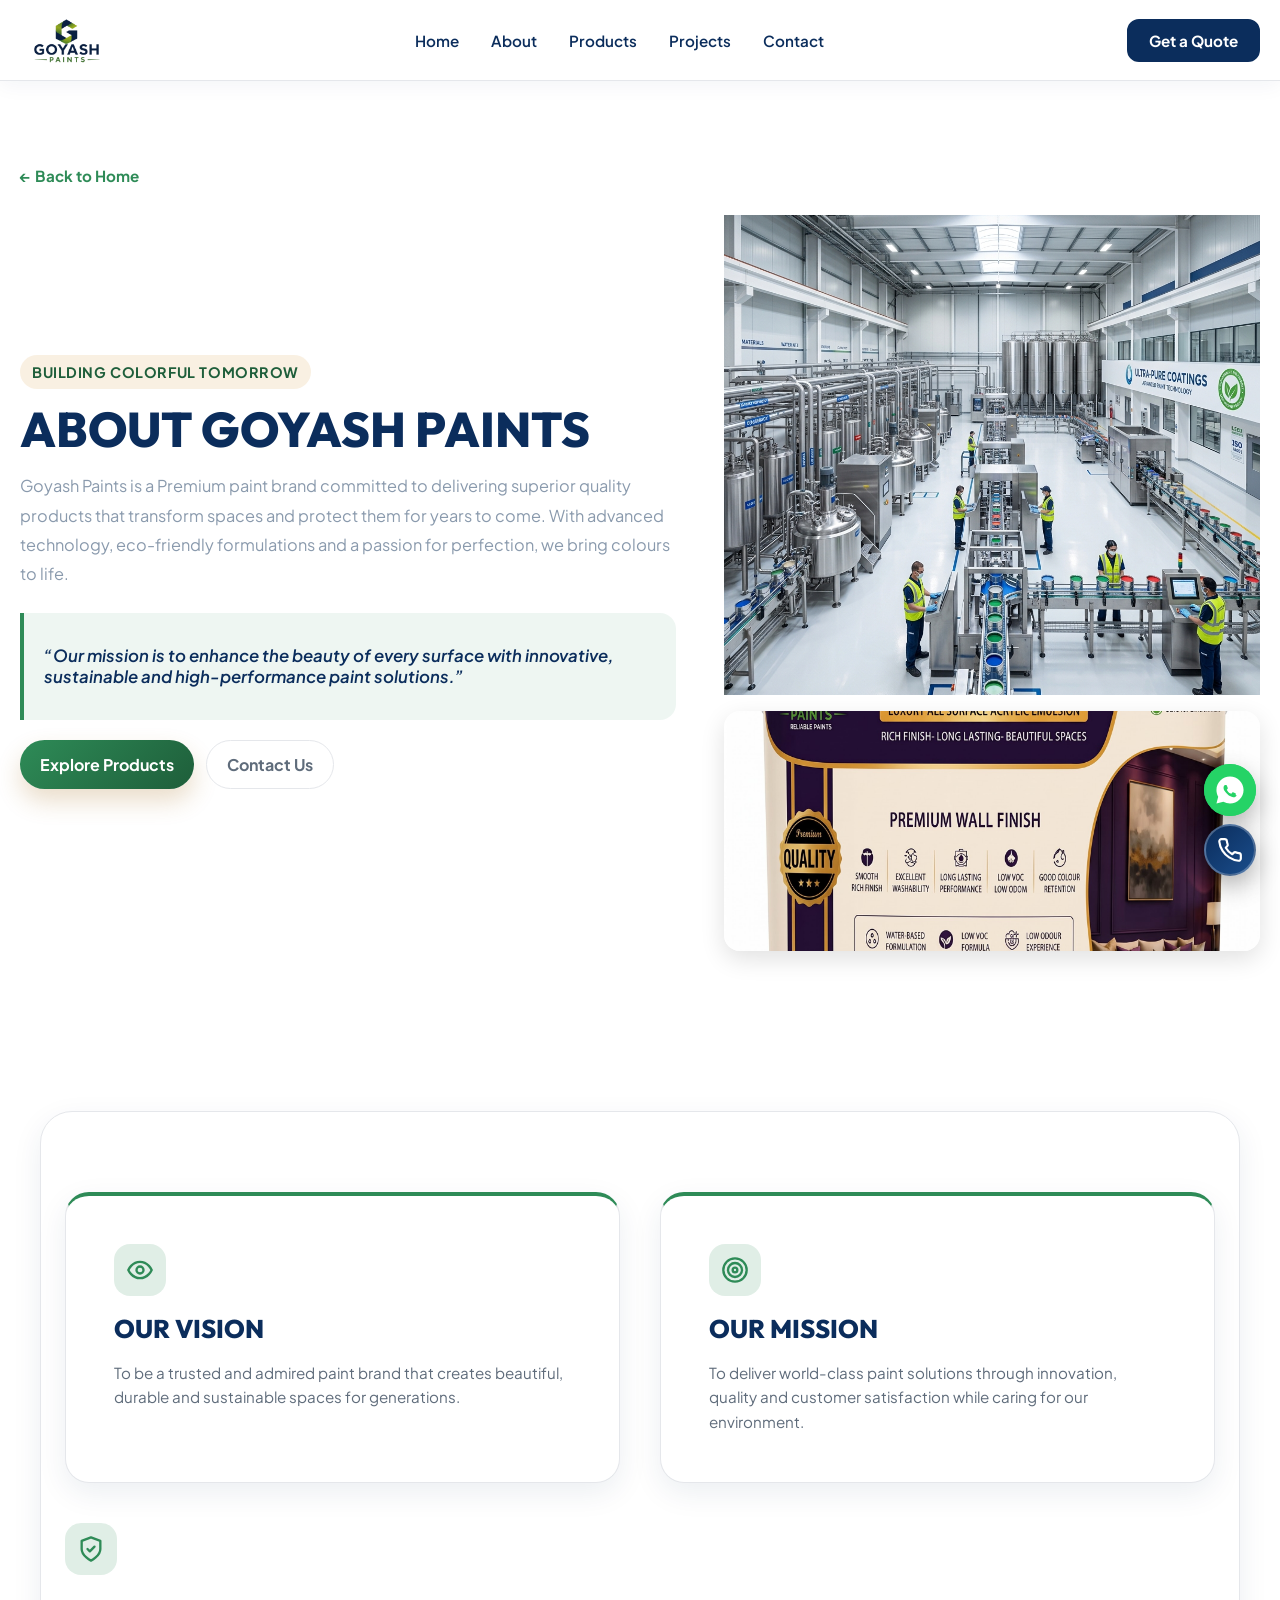
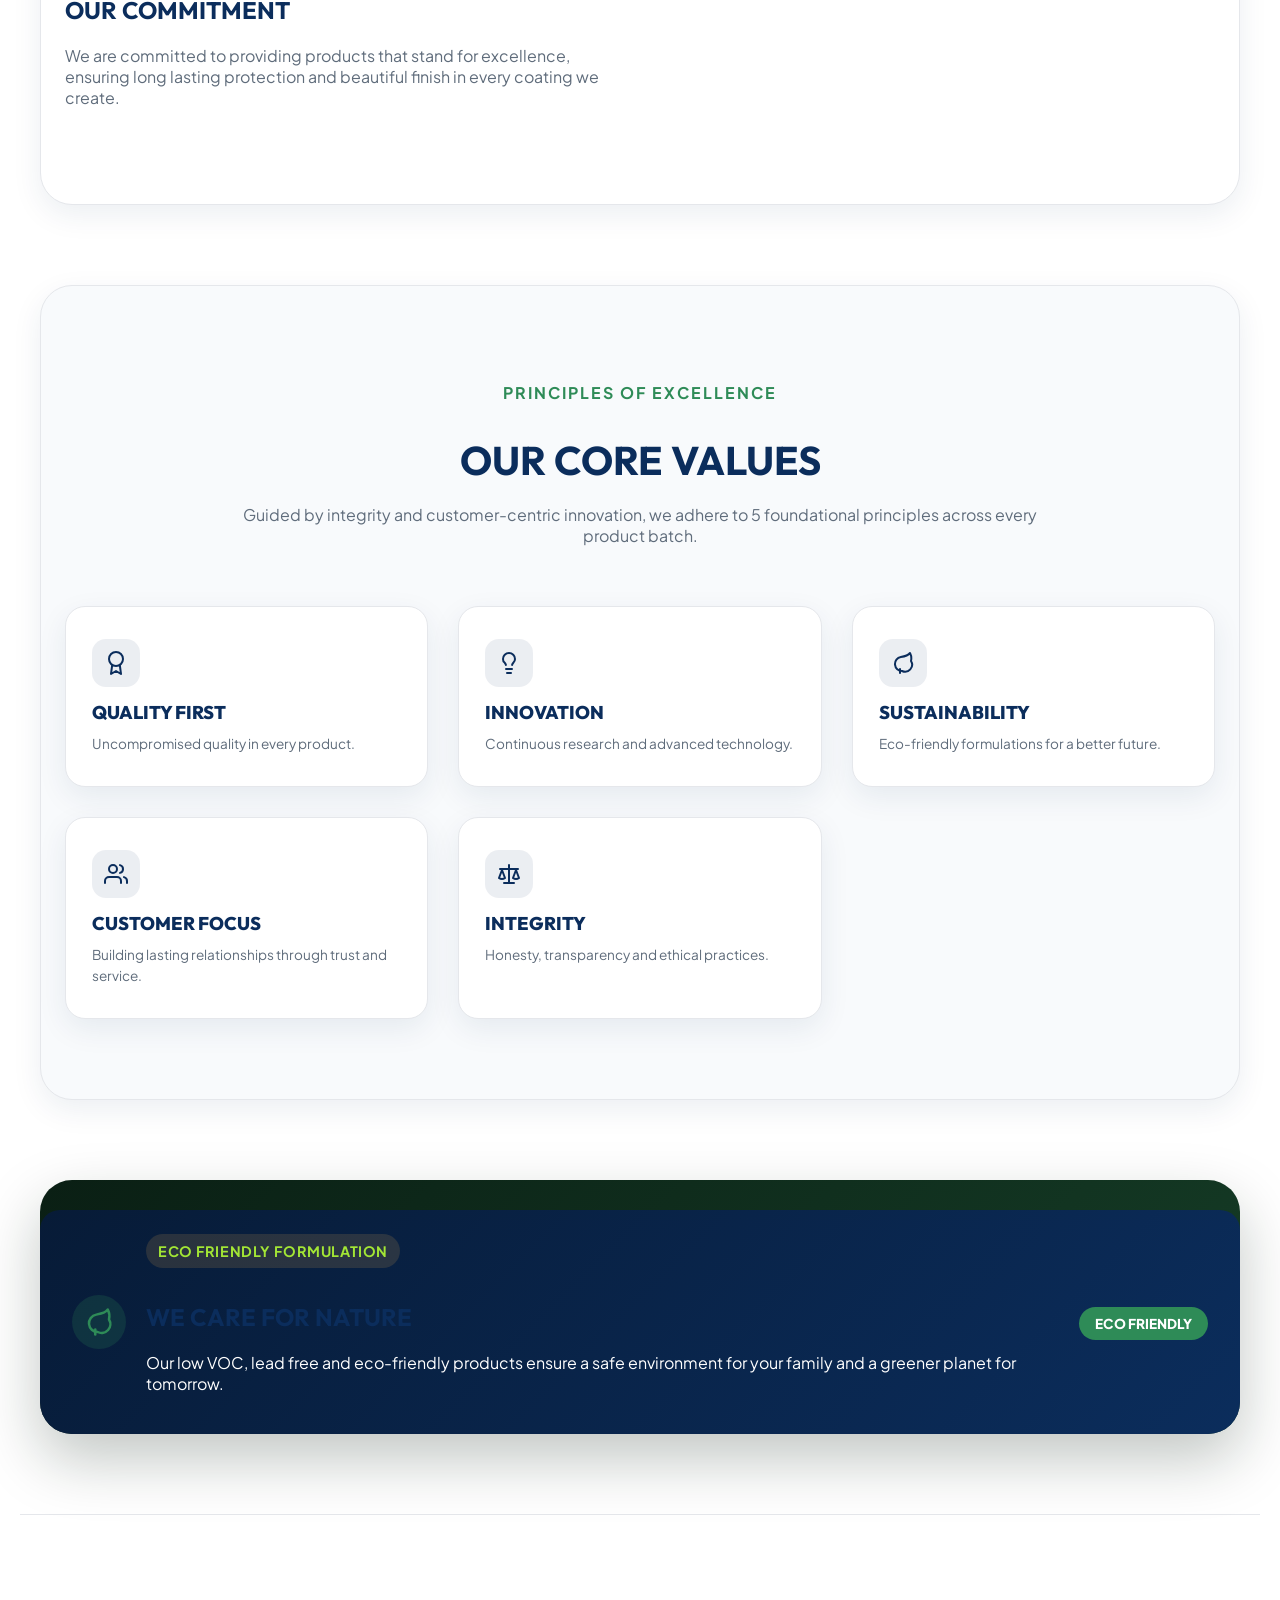
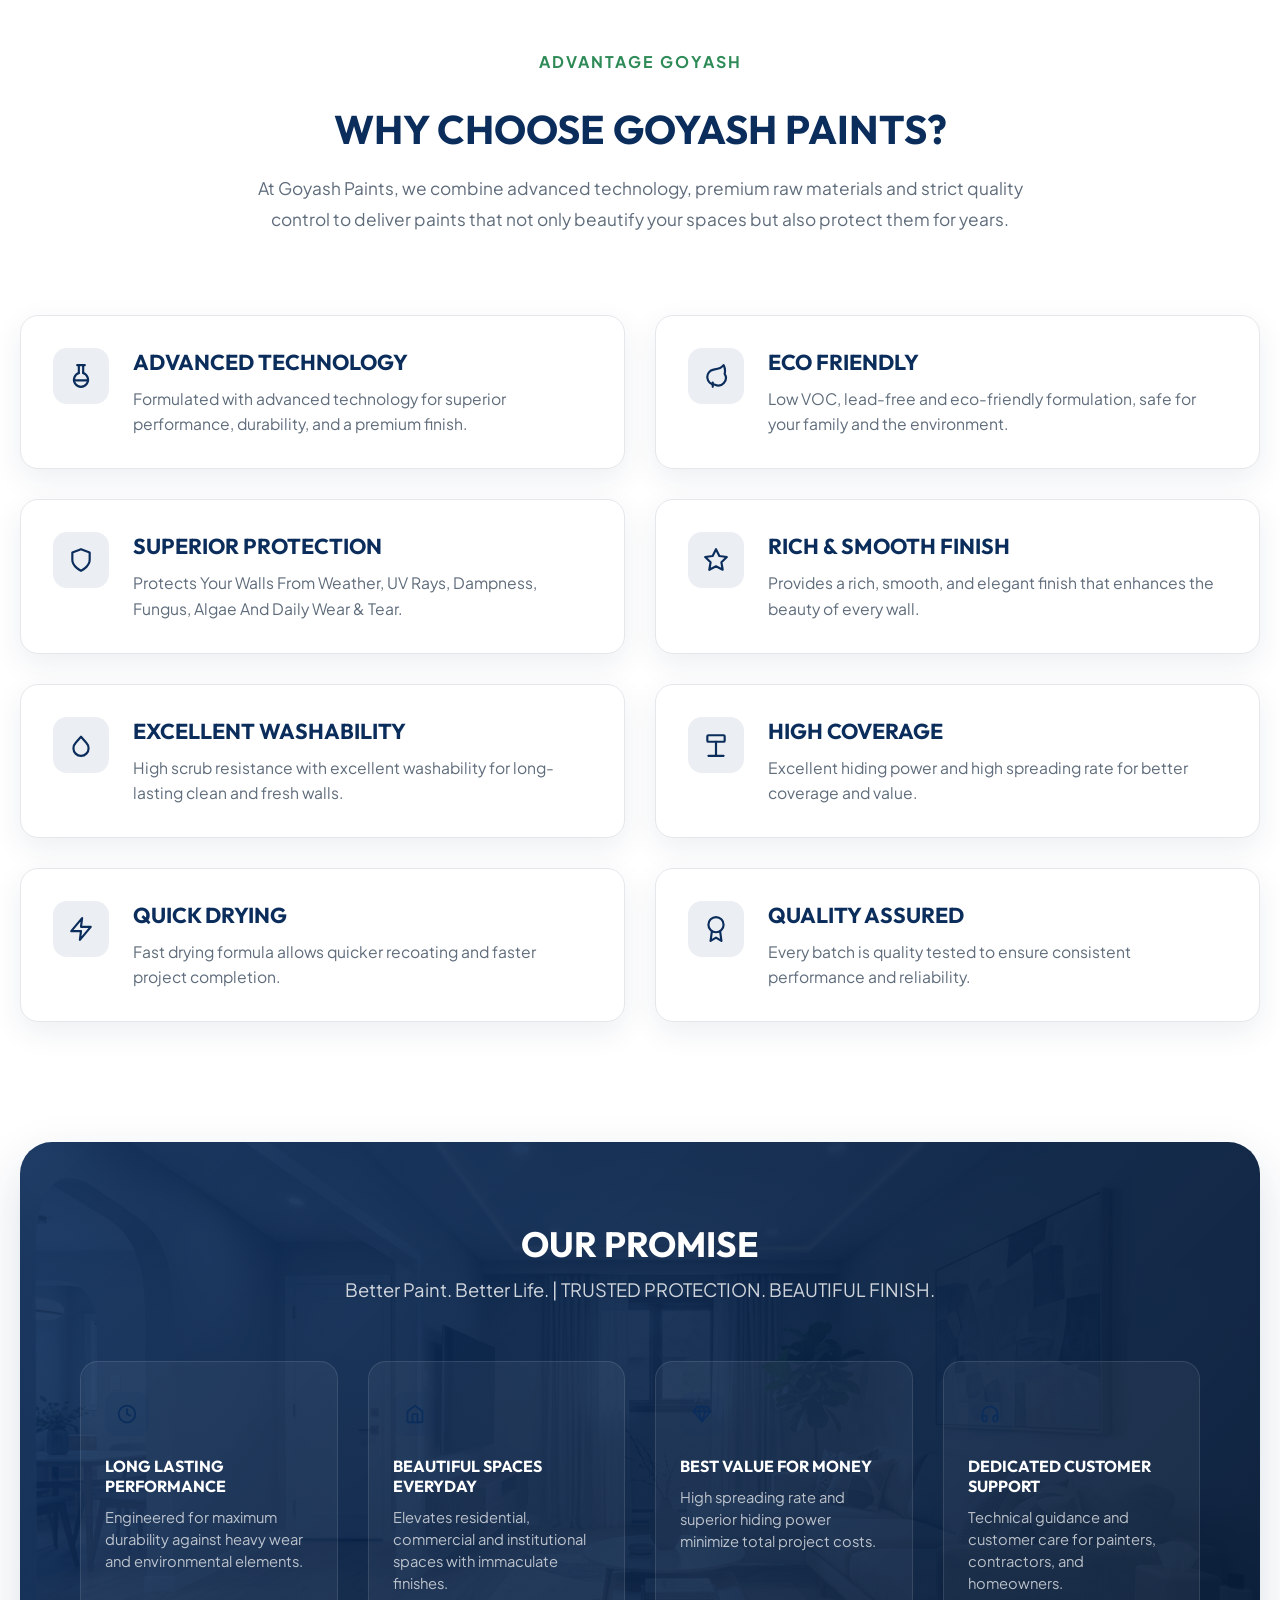
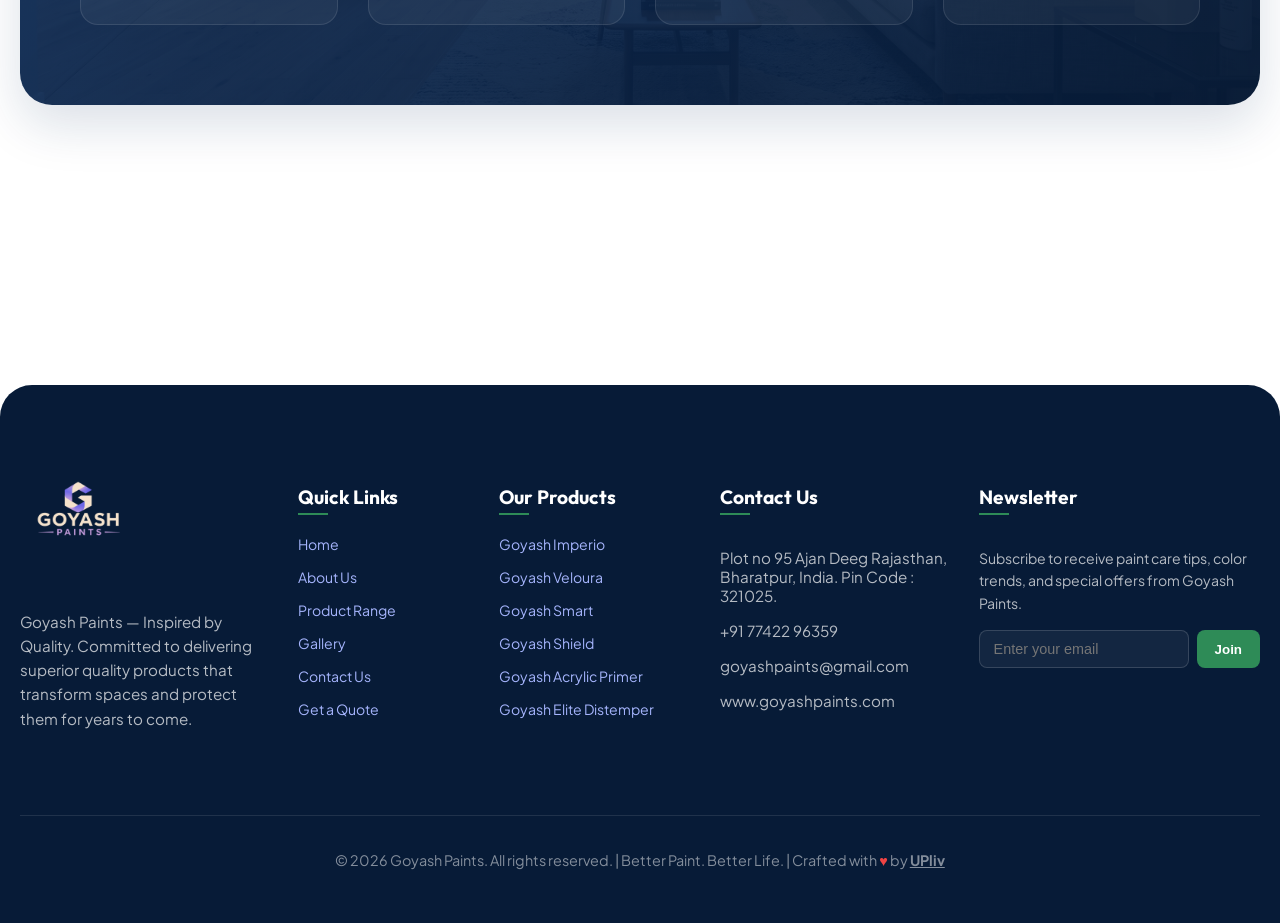
==== commit 4bd23e5a: "Link UPliv text in footer to www.theupliv.com across all pages" ====
--- a/about.html
+++ b/about.html
@@ -391,7 +391,7 @@
       </div>
 
       <div class="footer-bottom">
-        <p>&copy; 2026 Goyash Paints. All rights reserved. | Better Paint. Better Life. | Crafted with <span style="color: #ef4444;">&hearts;</span> by <strong>UPliv</strong></p>
+        <p>&copy; 2026 Goyash Paints. All rights reserved. | Better Paint. Better Life. | Crafted with <span style="color: #ef4444;">&hearts;</span> by <strong><a href="https://www.theupliv.com" target="_blank" rel="noopener noreferrer" style="color: inherit; text-decoration: underline;">UPliv</a></strong></p>
       </div>
     </footer>
 
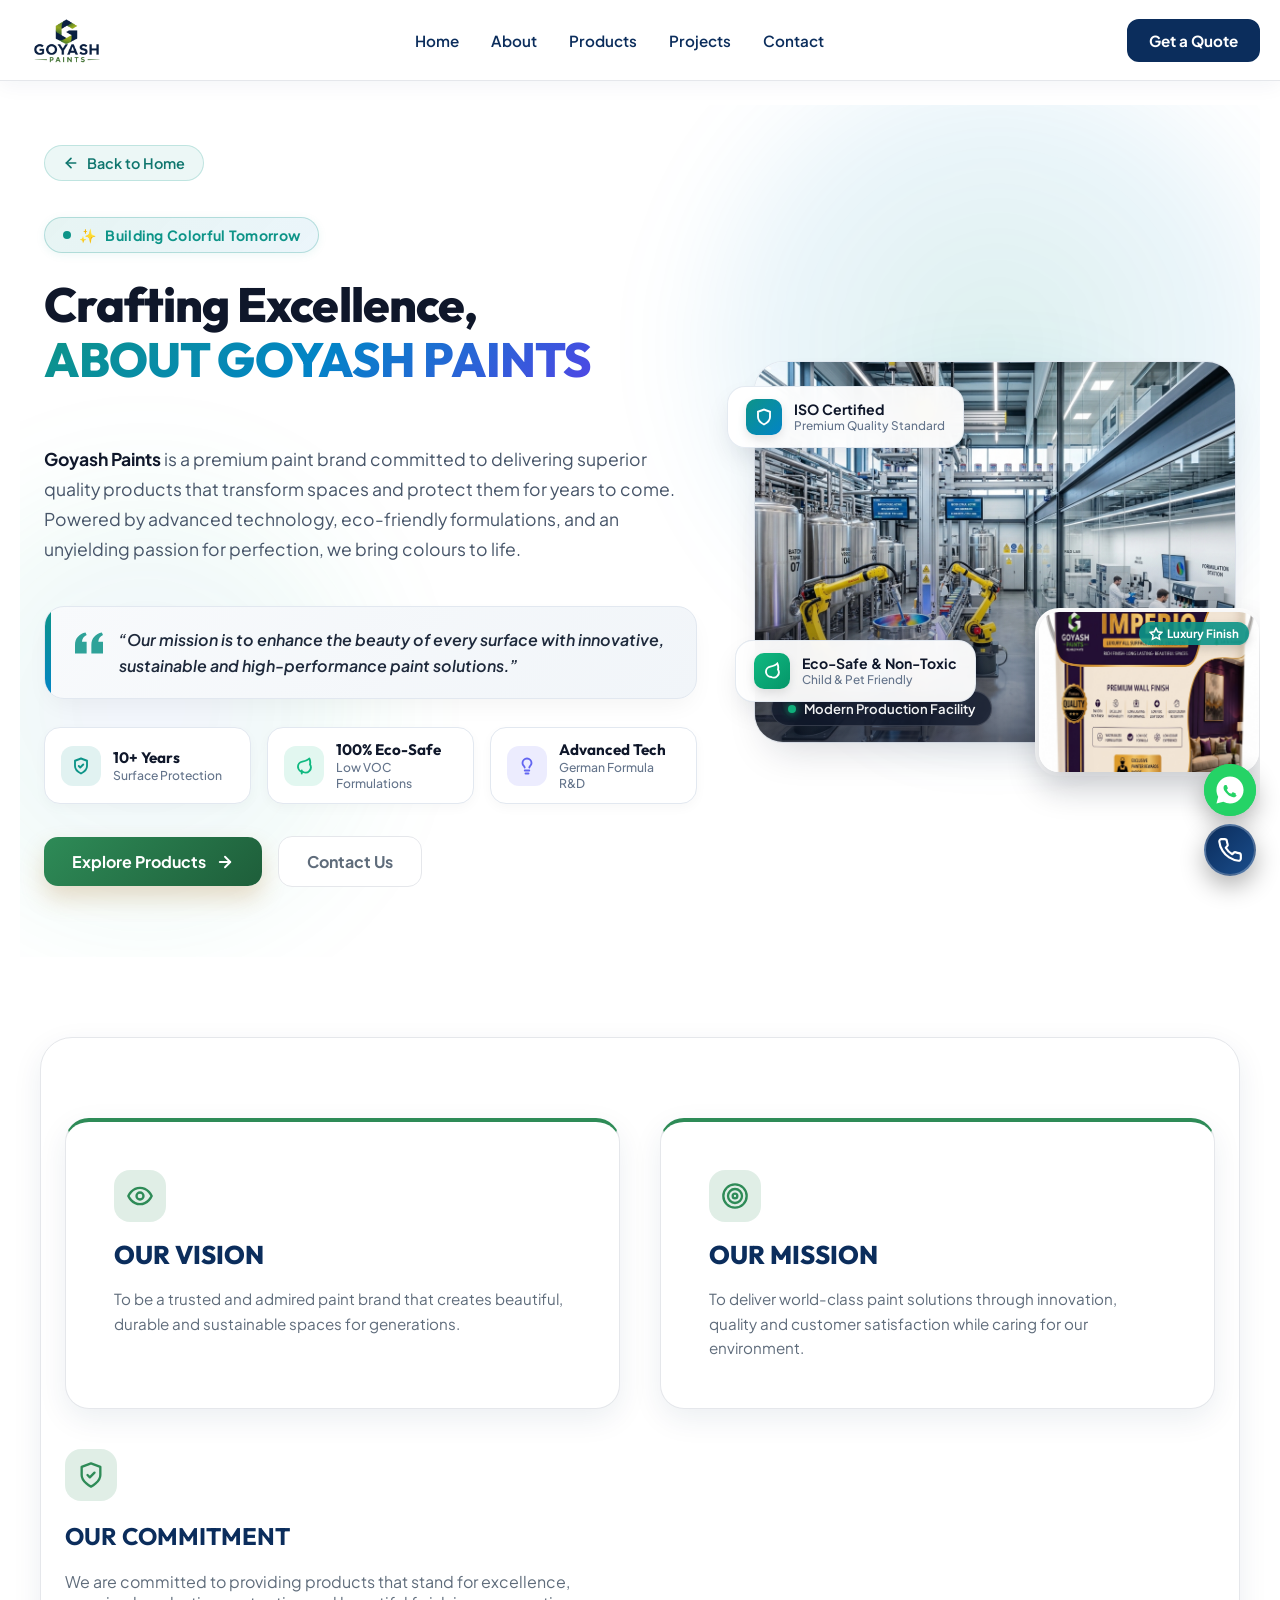
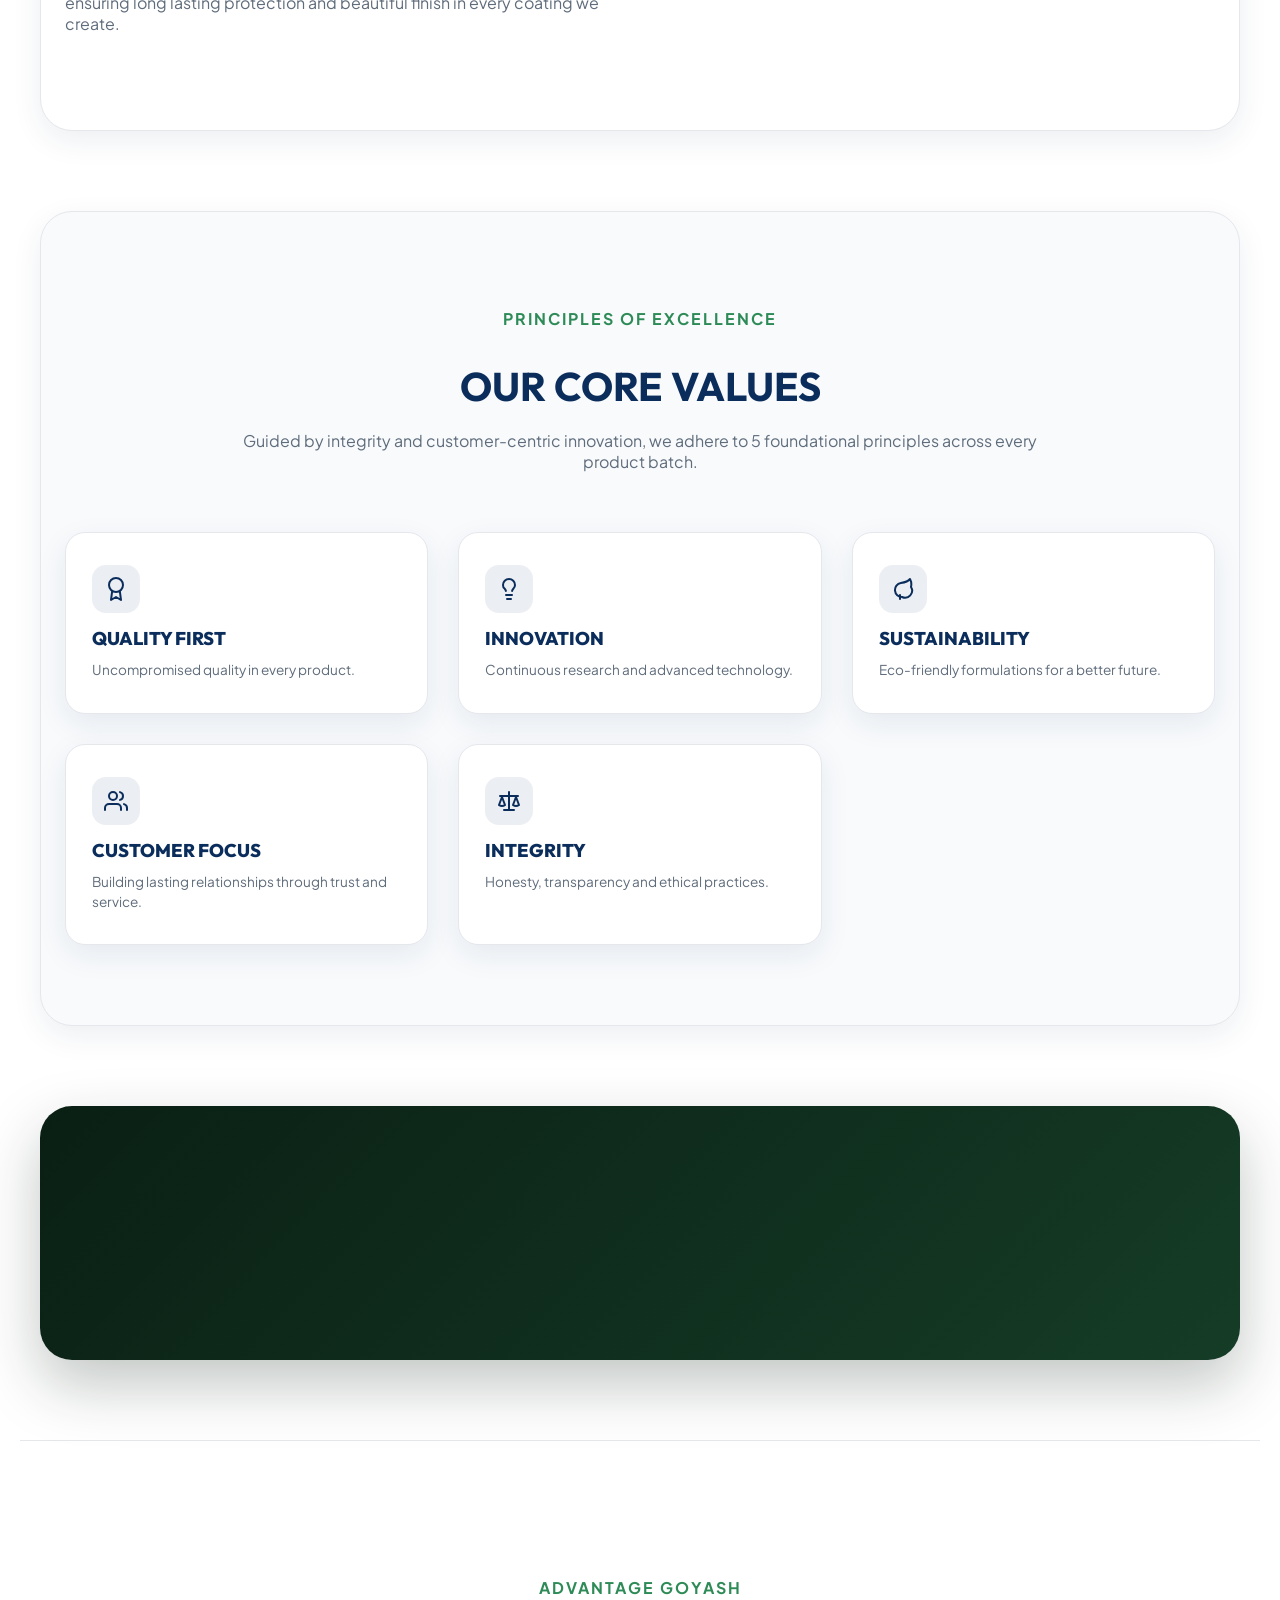
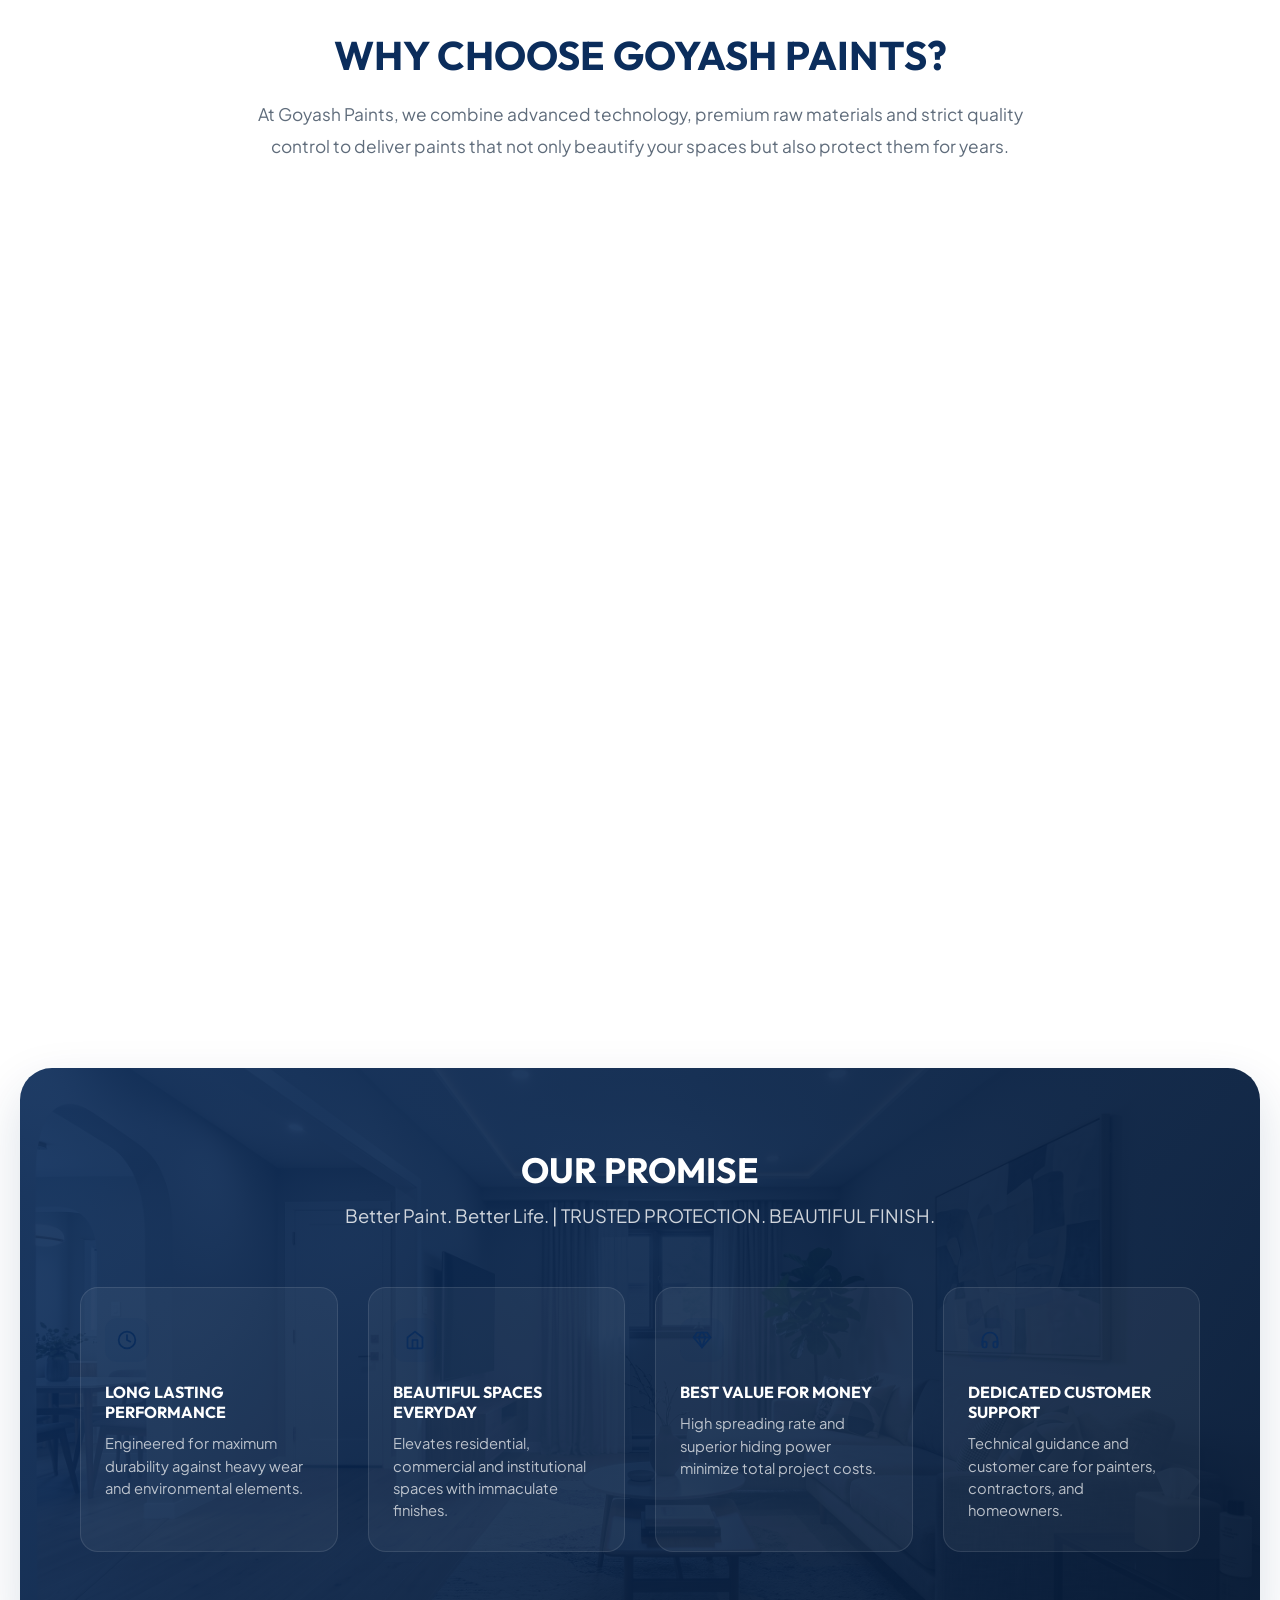
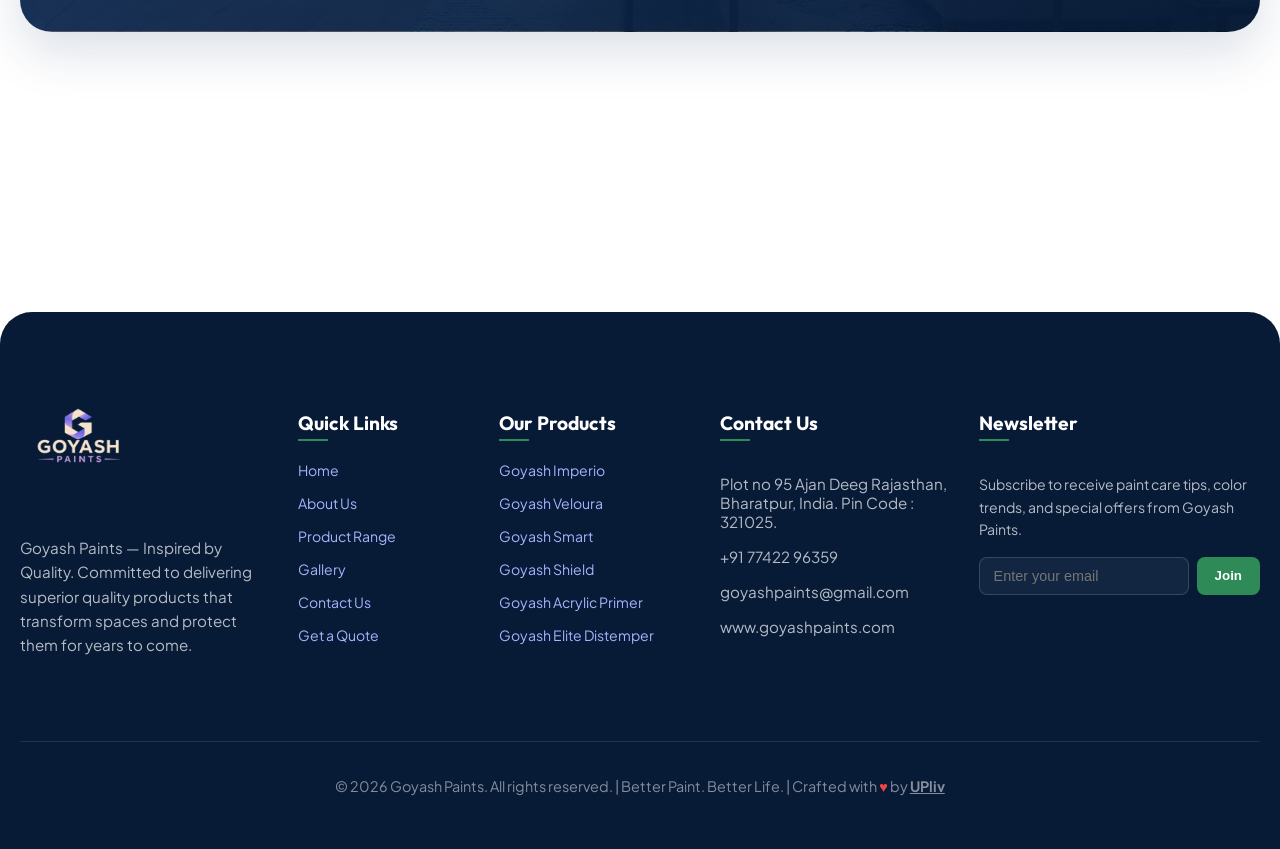
==== commit 9b2d382b: "Redesign About page hero section into ultra modern format" ====
--- a/about.html
+++ b/about.html
@@ -40,34 +40,129 @@
     </header>
 
     <div class="page-shell">
-      <!-- Hero Banner (Page 2 PDF) -->
-      <section class="about-hero" id="about-hero">
-        <a href="index.html" class="back-link">← Back to Home</a>
+      <!-- Hero Banner - Ultra Modern Redesign -->
+      <section class="about-hero-modern" id="about-hero">
+        <div class="about-hero-bg-glow"></div>
+        <div class="about-hero-bg-mesh"></div>
         
-        <div class="about-hero-grid">
-          <div class="about-hero-content">
-            <p class="eyebrow">Building Colorful Tomorrow</p>
-            <h1>ABOUT GOYASH PAINTS</h1>
-            <p class="hero-copy">
-              Goyash Paints is a Premium paint brand committed to delivering superior quality products that transform spaces and protect them for years to come. With advanced technology, eco-friendly formulations and a passion for perfection, we bring colours to life.
-            </p>
-
-            <blockquote class="mission-quote-box">
-              <p>“Our mission is to enhance the beauty of every surface with innovative, sustainable and high-performance paint solutions.”</p>
-            </blockquote>
-
-            <div class="hero-actions">
-              <a href="products.html" class="btn btn-primary">Explore Products</a>
-              <a href="contact.html" class="btn btn-secondary">Contact Us</a>
-            </div>
-          </div>
-          
-          <div class="about-hero-visual">
-            <div class="visual-glow"></div>
-            <div class="image-frame" style="display: flex; flex-direction: column; gap: 16px;">
-              <img src="factory_image.png" alt="Goyash Paints Manufacturing Facility" class="about-hero-img" />
-              <img src="Hero Image 4.jpg" alt="Goyash Paints Architectural Finish" class="about-hero-img" style="border-radius: 16px; object-fit: cover; max-height: 240px; width: 100%; box-shadow: 0 8px 24px rgba(0,0,0,0.12);" />
-            </div>
+        <div class="about-hero-container">
+          <a href="index.html" class="back-link-modern">
+            <svg xmlns="http://www.w3.org/2000/svg" width="16" height="16" viewBox="0 0 24 24" fill="none" stroke="currentColor" stroke-width="2.5" stroke-linecap="round" stroke-linejoin="round"><line x1="19" y1="12" x2="5" y2="12"></line><polyline points="12 19 5 12 12 5"></polyline></svg>
+            Back to Home
+          </a>
+
+          <div class="about-hero-grid-modern">
+            <!-- Left Column: Content -->
+            <div class="about-hero-content-modern">
+              <div class="about-hero-badge">
+                <span class="badge-pulse"></span>
+                <span class="badge-icon">✨</span>
+                <span>Building Colorful Tomorrow</span>
+              </div>
+              
+              <h1 class="about-hero-title">
+                Crafting Excellence, <br/>
+                <span class="gradient-text">ABOUT GOYASH PAINTS</span>
+              </h1>
+              
+              <p class="about-hero-lead">
+                <strong>Goyash Paints</strong> is a premium paint brand committed to delivering superior quality products that transform spaces and protect them for years to come. Powered by advanced technology, eco-friendly formulations, and an unyielding passion for perfection, we bring colours to life.
+              </p>
+
+              <div class="about-mission-quote-card">
+                <div class="quote-bar"></div>
+                <div class="quote-content">
+                  <svg class="quote-icon" xmlns="http://www.w3.org/2000/svg" width="28" height="28" viewBox="0 0 24 24" fill="currentColor"><path d="M14.017 21v-7.391c0-5.704 3.731-9.57 8.983-10.609l.995 2.151c-2.432.917-3.995 3.638-3.995 5.849h4v10h-9.983zm-14.017 0v-7.391c0-5.704 3.748-9.57 9-10.609l.996 2.151c-2.433.917-3.996 3.638-3.996 5.849h3.983v10h-9.983z"/></svg>
+                  <p>“Our mission is to enhance the beauty of every surface with innovative, sustainable and high-performance paint solutions.”</p>
+                </div>
+              </div>
+
+              <!-- Quick Highlights / Stats Grid -->
+              <div class="about-hero-stats">
+                <div class="stat-pill">
+                  <div class="stat-icon" style="background: rgba(13,148,136,0.12); color: #0d9488;">
+                    <svg xmlns="http://www.w3.org/2000/svg" width="18" height="18" viewBox="0 0 24 24" fill="none" stroke="currentColor" stroke-width="2.5" stroke-linecap="round" stroke-linejoin="round"><path d="M12 22s8-4 8-10V5l-8-3-8 3v7c0 6 8 10 8 10z"></path><path d="m9 12 2 2 4-4"></path></svg>
+                  </div>
+                  <div>
+                    <strong>10+ Years</strong>
+                    <span>Surface Protection</span>
+                  </div>
+                </div>
+
+                <div class="stat-pill">
+                  <div class="stat-icon" style="background: rgba(16,185,129,0.12); color: #10b981;">
+                    <svg xmlns="http://www.w3.org/2000/svg" width="18" height="18" viewBox="0 0 24 24" fill="none" stroke="currentColor" stroke-width="2.5" stroke-linecap="round" stroke-linejoin="round"><path d="M11 20A7 7 0 0 1 9.8 6.1C15.5 5 17 4.48 19 2c1 2 2 3.5 1 8a7 7 0 0 1-9 10z"></path><path d="M9 22v-4"></path></svg>
+                  </div>
+                  <div>
+                    <strong>100% Eco-Safe</strong>
+                    <span>Low VOC Formulations</span>
+                  </div>
+                </div>
+
+                <div class="stat-pill">
+                  <div class="stat-icon" style="background: rgba(99,102,241,0.12); color: #6366f1;">
+                    <svg xmlns="http://www.w3.org/2000/svg" width="18" height="18" viewBox="0 0 24 24" fill="none" stroke="currentColor" stroke-width="2.5" stroke-linecap="round" stroke-linejoin="round"><path d="M9 18h6"></path><path d="M10 22h4"></path><path d="M15.09 14c.18-.98.65-1.74 1.41-2.5A4.65 4.65 0 0 0 18 8 6 6 0 0 0 6 8c0 1.55.6 2.87 1.5 3.5.76.76 1.23 1.52 1.41 2.5"></path></svg>
+                  </div>
+                  <div>
+                    <strong>Advanced Tech</strong>
+                    <span>German Formula R&D</span>
+                  </div>
+                </div>
+              </div>
+
+              <div class="about-hero-actions">
+                <a href="products.html" class="btn btn-primary btn-hero-modern">
+                  <span>Explore Products</span>
+                  <svg xmlns="http://www.w3.org/2000/svg" width="18" height="18" viewBox="0 0 24 24" fill="none" stroke="currentColor" stroke-width="2.5" stroke-linecap="round" stroke-linejoin="round"><line x1="5" y1="12" x2="19" y2="12"></line><polyline points="12 5 19 12 12 19"></polyline></svg>
+                </a>
+                <a href="contact.html" class="btn btn-secondary btn-hero-modern">Contact Us</a>
+              </div>
+            </div>
+
+            <!-- Right Column: Visual Showcase -->
+            <div class="about-hero-visual-modern">
+              <div class="hero-visual-ambient"></div>
+              
+              <div class="hero-card-main">
+                <div class="hero-img-primary-wrap">
+                  <img src="goyash_factory_rd_center.png" alt="Goyash Paints Manufacturing Facility" class="hero-img-primary" />
+                  <div class="hero-img-overlay"></div>
+                  <div class="primary-img-label">
+                    <span class="label-dot"></span> Modern Production Facility
+                  </div>
+                </div>
+
+                <div class="hero-img-secondary-wrap">
+                  <img src="Hero Image 4.jpg" alt="Goyash Paints Architectural Finish" class="hero-img-secondary" />
+                  <div class="secondary-img-badge">
+                    <svg xmlns="http://www.w3.org/2000/svg" width="14" height="14" viewBox="0 0 24 24" fill="none" stroke="currentColor" stroke-width="2.5"><polygon points="12 2 15.09 8.26 22 9.27 17 14.14 18.18 21.02 12 17.77 5.82 21.02 7 14.14 2 9.27 8.91 8.26 12 2"></polygon></svg>
+                    <span>Luxury Finish</span>
+                  </div>
+                </div>
+
+                <div class="floating-badge badge-top-left">
+                  <div class="floating-badge-icon" style="background: linear-gradient(135deg, #0d9488, #0284c7);">
+                    <svg xmlns="http://www.w3.org/2000/svg" width="18" height="18" viewBox="0 0 24 24" fill="none" stroke="#fff" stroke-width="2.5"><path d="M12 22s8-4 8-10V5l-8-3-8 3v7c0 6 8 10 8 10z"></path></svg>
+                  </div>
+                  <div class="floating-badge-text">
+                    <strong>ISO Certified</strong>
+                    <span>Premium Quality Standard</span>
+                  </div>
+                </div>
+
+                <div class="floating-badge badge-bottom-right">
+                  <div class="floating-badge-icon" style="background: linear-gradient(135deg, #10b981, #059669);">
+                    <svg xmlns="http://www.w3.org/2000/svg" width="18" height="18" viewBox="0 0 24 24" fill="none" stroke="#fff" stroke-width="2.5"><path d="M11 20A7 7 0 0 1 9.8 6.1C15.5 5 17 4.48 19 2c1 2 2 3.5 1 8a7 7 0 0 1-9 10z"></path></svg>
+                  </div>
+                  <div class="floating-badge-text">
+                    <strong>Eco-Safe & Non-Toxic</strong>
+                    <span>Child & Pet Friendly</span>
+                  </div>
+                </div>
+
+              </div>
+            </div>
+
           </div>
         </div>
       </section>
--- a/styles.css
+++ b/styles.css
@@ -3084,7 +3084,494 @@
   }
 }
 
-/* About Page Specific Styles */
+/* ==========================================================================
+   New Modern About Hero Section Styles
+   ========================================================================== */
+.about-hero-modern {
+  position: relative;
+  padding: 40px 0 70px;
+  overflow: hidden;
+}
+
+.about-hero-bg-glow {
+  position: absolute;
+  top: -10%;
+  right: -5%;
+  width: 650px;
+  height: 650px;
+  background: radial-gradient(circle, rgba(13, 148, 136, 0.14) 0%, rgba(2, 132, 199, 0.08) 50%, rgba(255, 255, 255, 0) 75%);
+  pointer-events: none;
+  z-index: 0;
+  border-radius: 50%;
+  filter: blur(40px);
+}
+
+.about-hero-bg-mesh {
+  position: absolute;
+  bottom: 0;
+  left: -10%;
+  width: 500px;
+  height: 500px;
+  background: radial-gradient(circle, rgba(99, 102, 241, 0.08) 0%, rgba(16, 185, 129, 0.06) 50%, rgba(255, 255, 255, 0) 75%);
+  pointer-events: none;
+  z-index: 0;
+  border-radius: 50%;
+  filter: blur(50px);
+}
+
+.about-hero-container {
+  position: relative;
+  z-index: 1;
+  max-width: 1240px;
+  margin: 0 auto;
+  padding: 0 24px;
+}
+
+.back-link-modern {
+  display: inline-flex;
+  align-items: center;
+  gap: 8px;
+  color: #0f766e;
+  background: rgba(13, 148, 136, 0.08);
+  border: 1px solid rgba(13, 148, 136, 0.2);
+  padding: 8px 18px;
+  border-radius: 30px;
+  font-weight: 600;
+  text-decoration: none;
+  font-size: 0.9rem;
+  margin-bottom: 36px;
+  transition: all 0.3s cubic-bezier(0.4, 0, 0.2, 1);
+}
+
+.back-link-modern:hover {
+  background: rgba(13, 148, 136, 0.16);
+  color: #0d9488;
+  transform: translateX(-4px);
+  box-shadow: 0 4px 12px rgba(13, 148, 136, 0.15);
+}
+
+.about-hero-grid-modern {
+  display: grid;
+  grid-template-columns: 1.15fr 0.85fr;
+  gap: 56px;
+  align-items: center;
+}
+
+.about-hero-content-modern {
+  display: flex;
+  flex-direction: column;
+  gap: 24px;
+}
+
+.about-hero-badge {
+  display: inline-flex;
+  align-items: center;
+  gap: 8px;
+  align-self: flex-start;
+  padding: 8px 18px;
+  background: linear-gradient(135deg, rgba(13, 148, 136, 0.1), rgba(2, 132, 199, 0.08));
+  border: 1px solid rgba(13, 148, 136, 0.25);
+  border-radius: 50px;
+  font-size: 0.88rem;
+  font-weight: 700;
+  color: #0d9488;
+  letter-spacing: 0.3px;
+  box-shadow: 0 2px 10px rgba(13, 148, 136, 0.08);
+}
+
+.badge-pulse {
+  width: 8px;
+  height: 8px;
+  background-color: #0d9488;
+  border-radius: 50%;
+  box-shadow: 0 0 0 0 rgba(13, 148, 136, 0.7);
+  animation: pulse-ring 2s infinite;
+}
+
+@keyframes pulse-ring {
+  0% {
+    box-shadow: 0 0 0 0 rgba(13, 148, 136, 0.6);
+  }
+  70% {
+    box-shadow: 0 0 0 8px rgba(13, 148, 136, 0);
+  }
+  100% {
+    box-shadow: 0 0 0 0 rgba(13, 148, 136, 0);
+  }
+}
+
+.about-hero-title {
+  font-family: 'Outfit', sans-serif;
+  font-size: 3rem;
+  font-weight: 800;
+  line-height: 1.15;
+  color: #0f172a;
+  letter-spacing: -0.02em;
+}
+
+.about-hero-title .gradient-text {
+  background: linear-gradient(135deg, #0d9488 0%, #0284c7 50%, #4f46e5 100%);
+  -webkit-background-clip: text;
+  -webkit-text-fill-color: transparent;
+  display: inline-block;
+}
+
+.about-hero-lead {
+  font-size: 1.1rem;
+  line-height: 1.7;
+  color: #475569;
+  font-weight: 400;
+}
+
+.about-hero-lead strong {
+  color: #0f172a;
+  font-weight: 700;
+}
+
+/* Mission Quote Card */
+.about-mission-quote-card {
+  display: flex;
+  background: linear-gradient(135deg, #f8fafc 0%, #f1f5f9 100%);
+  border: 1px solid #e2e8f0;
+  border-radius: 20px;
+  overflow: hidden;
+  box-shadow: 0 10px 25px -5px rgba(0, 0, 0, 0.05);
+  transition: transform 0.3s ease, box-shadow 0.3s ease;
+}
+
+.about-mission-quote-card:hover {
+  transform: translateY(-2px);
+  box-shadow: 0 14px 30px -5px rgba(13, 148, 136, 0.12);
+}
+
+.about-mission-quote-card .quote-bar {
+  width: 6px;
+  background: linear-gradient(to bottom, #0d9488, #0284c7);
+  flex-shrink: 0;
+}
+
+.about-mission-quote-card .quote-content {
+  padding: 20px 24px;
+  display: flex;
+  gap: 16px;
+  align-items: flex-start;
+}
+
+.about-mission-quote-card .quote-icon {
+  color: #0d9488;
+  opacity: 0.85;
+  flex-shrink: 0;
+  margin-top: 2px;
+}
+
+.about-mission-quote-card p {
+  margin: 0;
+  font-size: 1rem;
+  font-style: italic;
+  font-weight: 600;
+  line-height: 1.6;
+  color: #1e293b;
+}
+
+/* Hero Stats Grid */
+.about-hero-stats {
+  display: grid;
+  grid-template-columns: repeat(3, 1fr);
+  gap: 16px;
+  margin-top: 4px;
+}
+
+.stat-pill {
+  display: flex;
+  align-items: center;
+  gap: 12px;
+  padding: 12px 16px;
+  background: #ffffff;
+  border: 1px solid #e2e8f0;
+  border-radius: 16px;
+  box-shadow: 0 4px 12px rgba(0, 0, 0, 0.03);
+  transition: all 0.3s ease;
+}
+
+.stat-pill:hover {
+  border-color: rgba(13, 148, 136, 0.3);
+  box-shadow: 0 8px 20px rgba(13, 148, 136, 0.08);
+  transform: translateY(-2px);
+}
+
+.stat-pill .stat-icon {
+  width: 40px;
+  height: 40px;
+  border-radius: 12px;
+  display: flex;
+  align-items: center;
+  justify-content: center;
+  flex-shrink: 0;
+}
+
+.stat-pill div {
+  display: flex;
+  flex-direction: column;
+}
+
+.stat-pill strong {
+  font-family: 'Outfit', sans-serif;
+  font-size: 0.95rem;
+  font-weight: 700;
+  color: #0f172a;
+}
+
+.stat-pill span {
+  font-size: 0.76rem;
+  color: #64748b;
+  font-weight: 500;
+}
+
+/* Hero Action CTAs */
+.about-hero-actions {
+  display: flex;
+  gap: 16px;
+  align-items: center;
+  margin-top: 8px;
+}
+
+.btn-hero-modern {
+  display: inline-flex;
+  align-items: center;
+  justify-content: center;
+  gap: 10px;
+  padding: 14px 28px;
+  border-radius: 14px;
+  font-weight: 700;
+  font-size: 1rem;
+  transition: all 0.3s cubic-bezier(0.4, 0, 0.2, 1);
+}
+
+.btn-hero-modern:hover {
+  transform: translateY(-3px);
+  box-shadow: 0 12px 24px -6px rgba(13, 148, 136, 0.3);
+}
+
+/* Right Column Visual Showcase */
+.about-hero-visual-modern {
+  position: relative;
+  display: flex;
+  justify-content: center;
+}
+
+.hero-visual-ambient {
+  position: absolute;
+  inset: -20px;
+  background: radial-gradient(circle, rgba(13, 148, 136, 0.15), rgba(2, 132, 199, 0.08), transparent 70%);
+  border-radius: 36px;
+  filter: blur(25px);
+  z-index: 0;
+}
+
+.hero-card-main {
+  position: relative;
+  z-index: 1;
+  width: 100%;
+  max-width: 480px;
+}
+
+.hero-img-primary-wrap {
+  position: relative;
+  width: 100%;
+  border-radius: 28px;
+  overflow: hidden;
+  box-shadow: 0 20px 40px -15px rgba(15, 23, 42, 0.18), 0 0 0 1px rgba(226, 232, 240, 0.8);
+  background: #ffffff;
+}
+
+.hero-img-primary {
+  width: 100%;
+  height: 380px;
+  object-fit: cover;
+  display: block;
+  transition: transform 0.6s ease;
+}
+
+.hero-card-main:hover .hero-img-primary {
+  transform: scale(1.03);
+}
+
+.hero-img-overlay {
+  position: absolute;
+  inset: 0;
+  background: linear-gradient(to top, rgba(15, 23, 42, 0.6) 0%, transparent 50%);
+  pointer-events: none;
+}
+
+.primary-img-label {
+  position: absolute;
+  bottom: 16px;
+  left: 16px;
+  display: inline-flex;
+  align-items: center;
+  gap: 8px;
+  background: rgba(15, 23, 42, 0.75);
+  backdrop-filter: blur(12px);
+  -webkit-backdrop-filter: blur(12px);
+  color: #ffffff;
+  padding: 8px 16px;
+  border-radius: 30px;
+  font-size: 0.82rem;
+  font-weight: 600;
+  border: 1px solid rgba(255, 255, 255, 0.15);
+}
+
+.label-dot {
+  width: 8px;
+  height: 8px;
+  background: #10b981;
+  border-radius: 50%;
+  box-shadow: 0 0 8px #10b981;
+}
+
+/* Secondary Overlapping Image */
+.hero-img-secondary-wrap {
+  position: absolute;
+  bottom: -30px;
+  right: -24px;
+  width: 220px;
+  border-radius: 20px;
+  overflow: hidden;
+  box-shadow: 0 16px 32px rgba(15, 23, 42, 0.22), 0 0 0 4px #ffffff;
+  background: #ffffff;
+  z-index: 2;
+  transition: transform 0.4s ease;
+}
+
+.hero-card-main:hover .hero-img-secondary-wrap {
+  transform: translateY(-6px) rotate(1deg);
+}
+
+.hero-img-secondary {
+  width: 100%;
+  height: 160px;
+  object-fit: cover;
+  display: block;
+}
+
+.secondary-img-badge {
+  position: absolute;
+  top: 10px;
+  right: 10px;
+  display: flex;
+  align-items: center;
+  gap: 4px;
+  background: rgba(13, 148, 136, 0.9);
+  color: #ffffff;
+  padding: 4px 10px;
+  border-radius: 20px;
+  font-size: 0.72rem;
+  font-weight: 700;
+  box-shadow: 0 4px 10px rgba(0,0,0,0.15);
+}
+
+/* Floating Badges */
+.floating-badge {
+  position: absolute;
+  display: flex;
+  align-items: center;
+  gap: 12px;
+  padding: 12px 18px;
+  background: rgba(255, 255, 255, 0.95);
+  backdrop-filter: blur(12px);
+  -webkit-backdrop-filter: blur(12px);
+  border: 1px solid rgba(226, 232, 240, 0.9);
+  border-radius: 18px;
+  box-shadow: 0 12px 28px -6px rgba(15, 23, 42, 0.12);
+  z-index: 3;
+  transition: transform 0.3s ease;
+}
+
+.floating-badge:hover {
+  transform: translateY(-4px);
+}
+
+.badge-top-left {
+  top: 24px;
+  left: -28px;
+}
+
+.badge-bottom-right {
+  bottom: 40px;
+  left: -20px;
+}
+
+.floating-badge-icon {
+  width: 36px;
+  height: 36px;
+  border-radius: 10px;
+  display: flex;
+  align-items: center;
+  justify-content: center;
+  flex-shrink: 0;
+  box-shadow: 0 4px 10px rgba(0,0,0,0.1);
+}
+
+.floating-badge-text {
+  display: flex;
+  flex-direction: column;
+}
+
+.floating-badge-text strong {
+  font-size: 0.88rem;
+  font-weight: 700;
+  color: #0f172a;
+  line-height: 1.2;
+}
+
+.floating-badge-text span {
+  font-size: 0.74rem;
+  color: #64748b;
+  font-weight: 500;
+}
+
+/* Responsive Media Queries for Modern About Hero */
+@media (max-width: 1100px) {
+  .about-hero-grid-modern {
+    grid-template-columns: 1fr;
+    gap: 48px;
+  }
+  .about-hero-visual-modern {
+    order: -1;
+    margin-bottom: 20px;
+  }
+  .badge-top-left {
+    left: 10px;
+    top: 10px;
+  }
+  .hero-img-secondary-wrap {
+    right: 10px;
+    bottom: -20px;
+    width: 180px;
+  }
+}
+
+@media (max-width: 768px) {
+  .about-hero-title {
+    font-size: 2.2rem;
+  }
+  .about-hero-stats {
+    grid-template-columns: 1fr;
+  }
+  .badge-top-left, .badge-bottom-right {
+    display: none;
+  }
+  .hero-img-secondary-wrap {
+    width: 150px;
+    right: 0;
+    bottom: -15px;
+  }
+  .hero-img-primary {
+    height: 280px;
+  }
+}
+
+/* Original About Page Styles */
 .about-hero {
   padding: 60px 0 80px;
 }
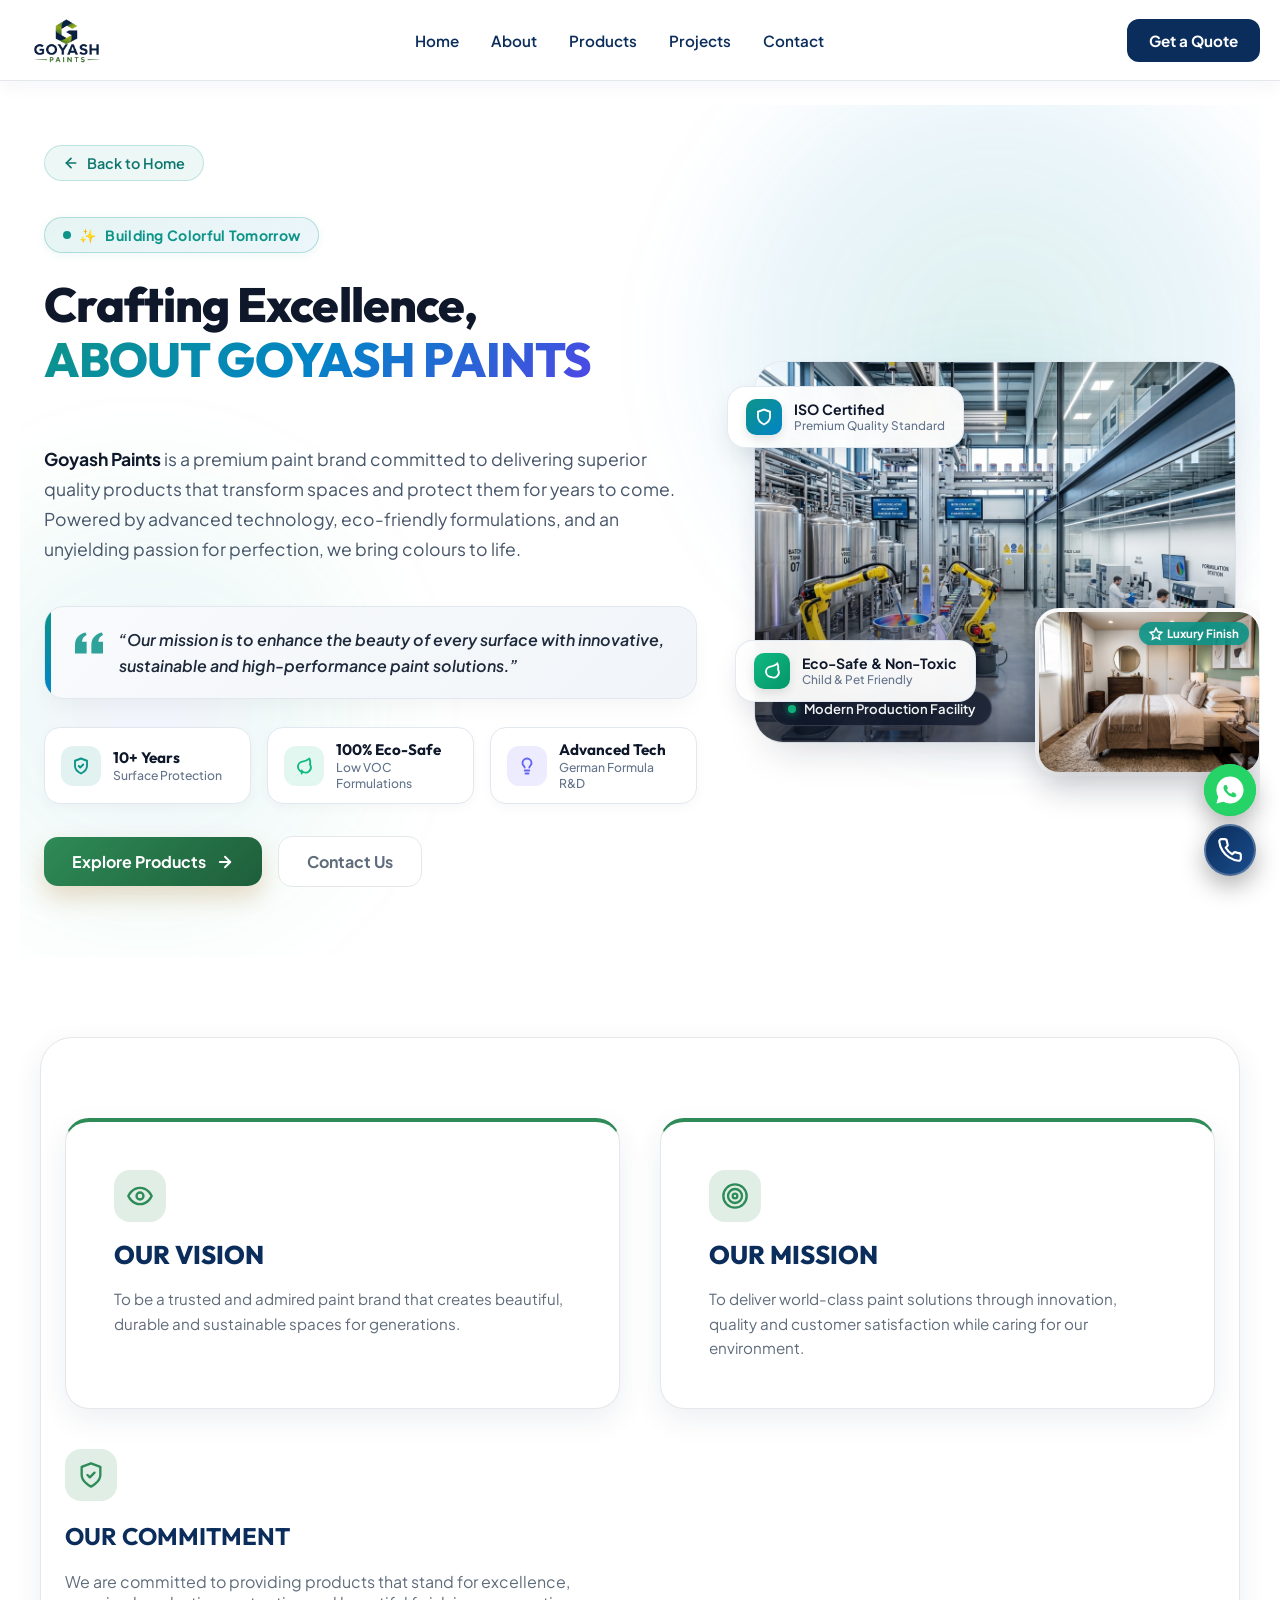
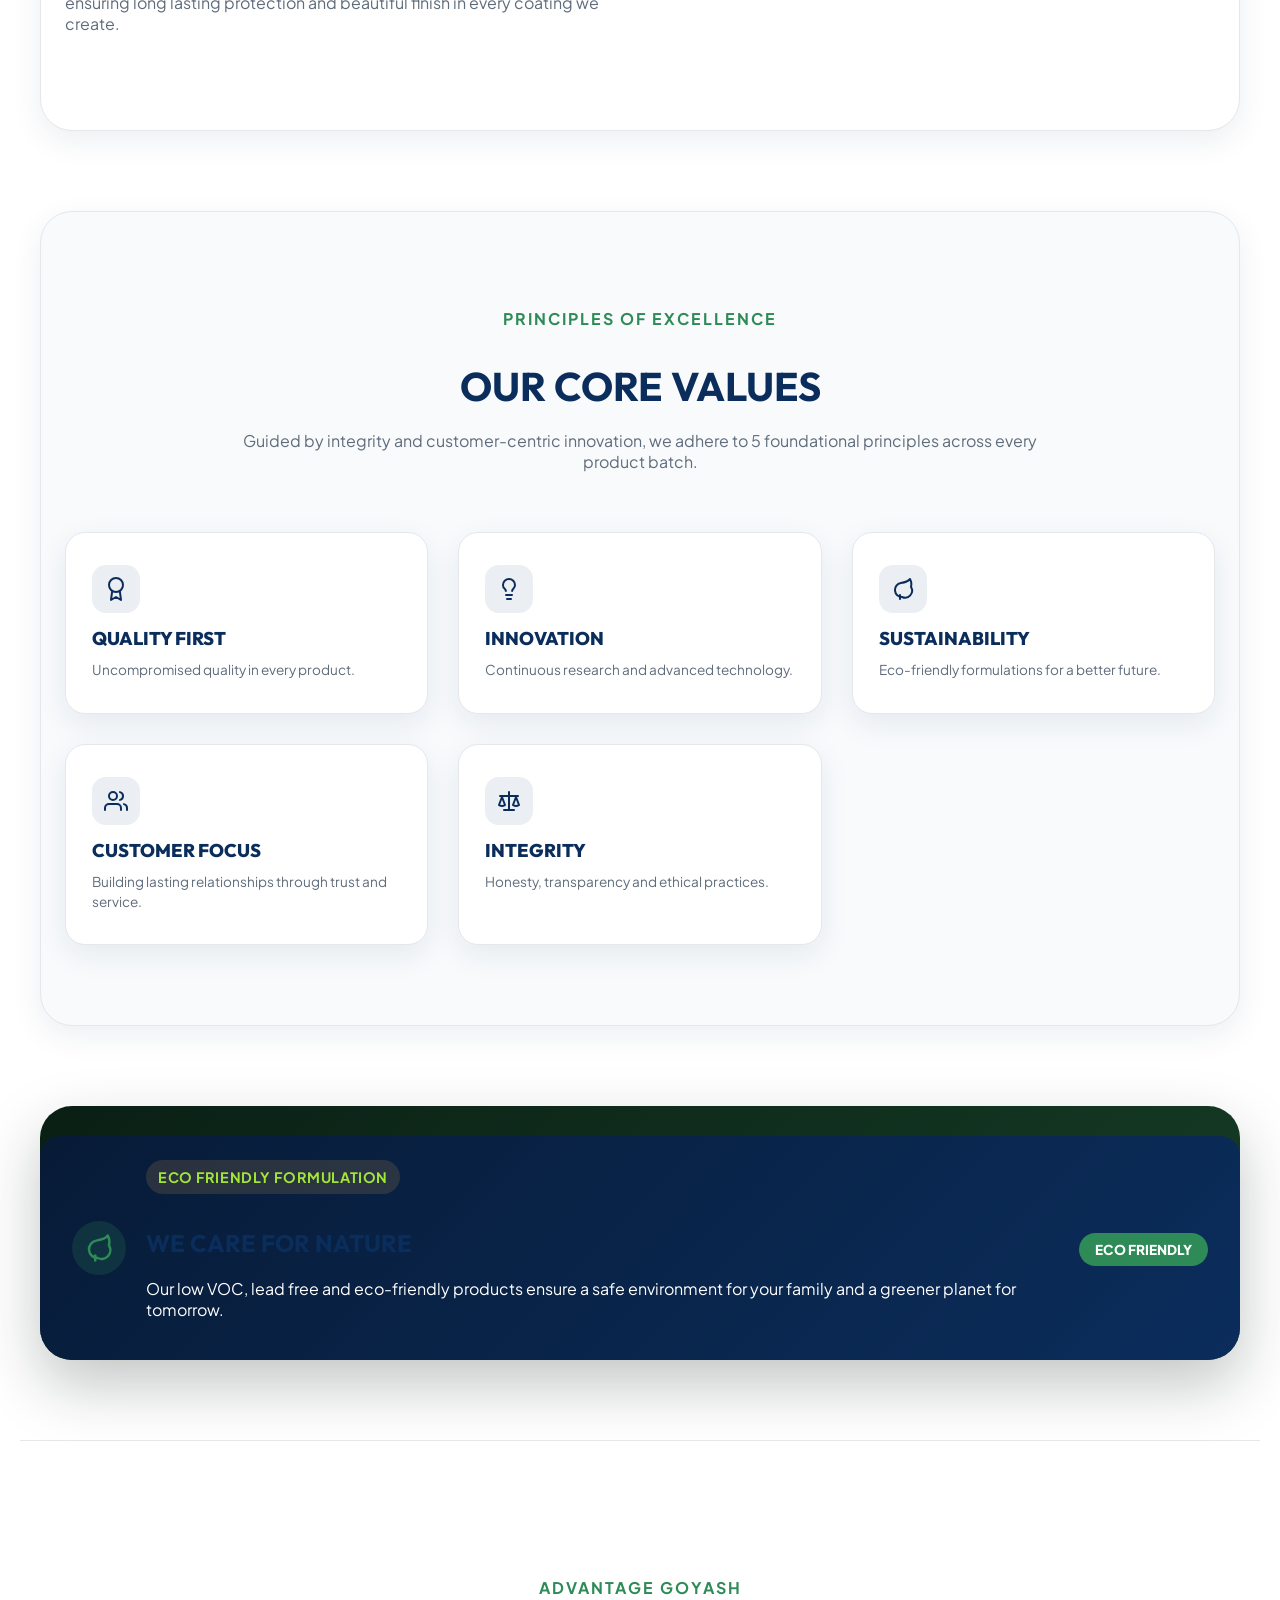
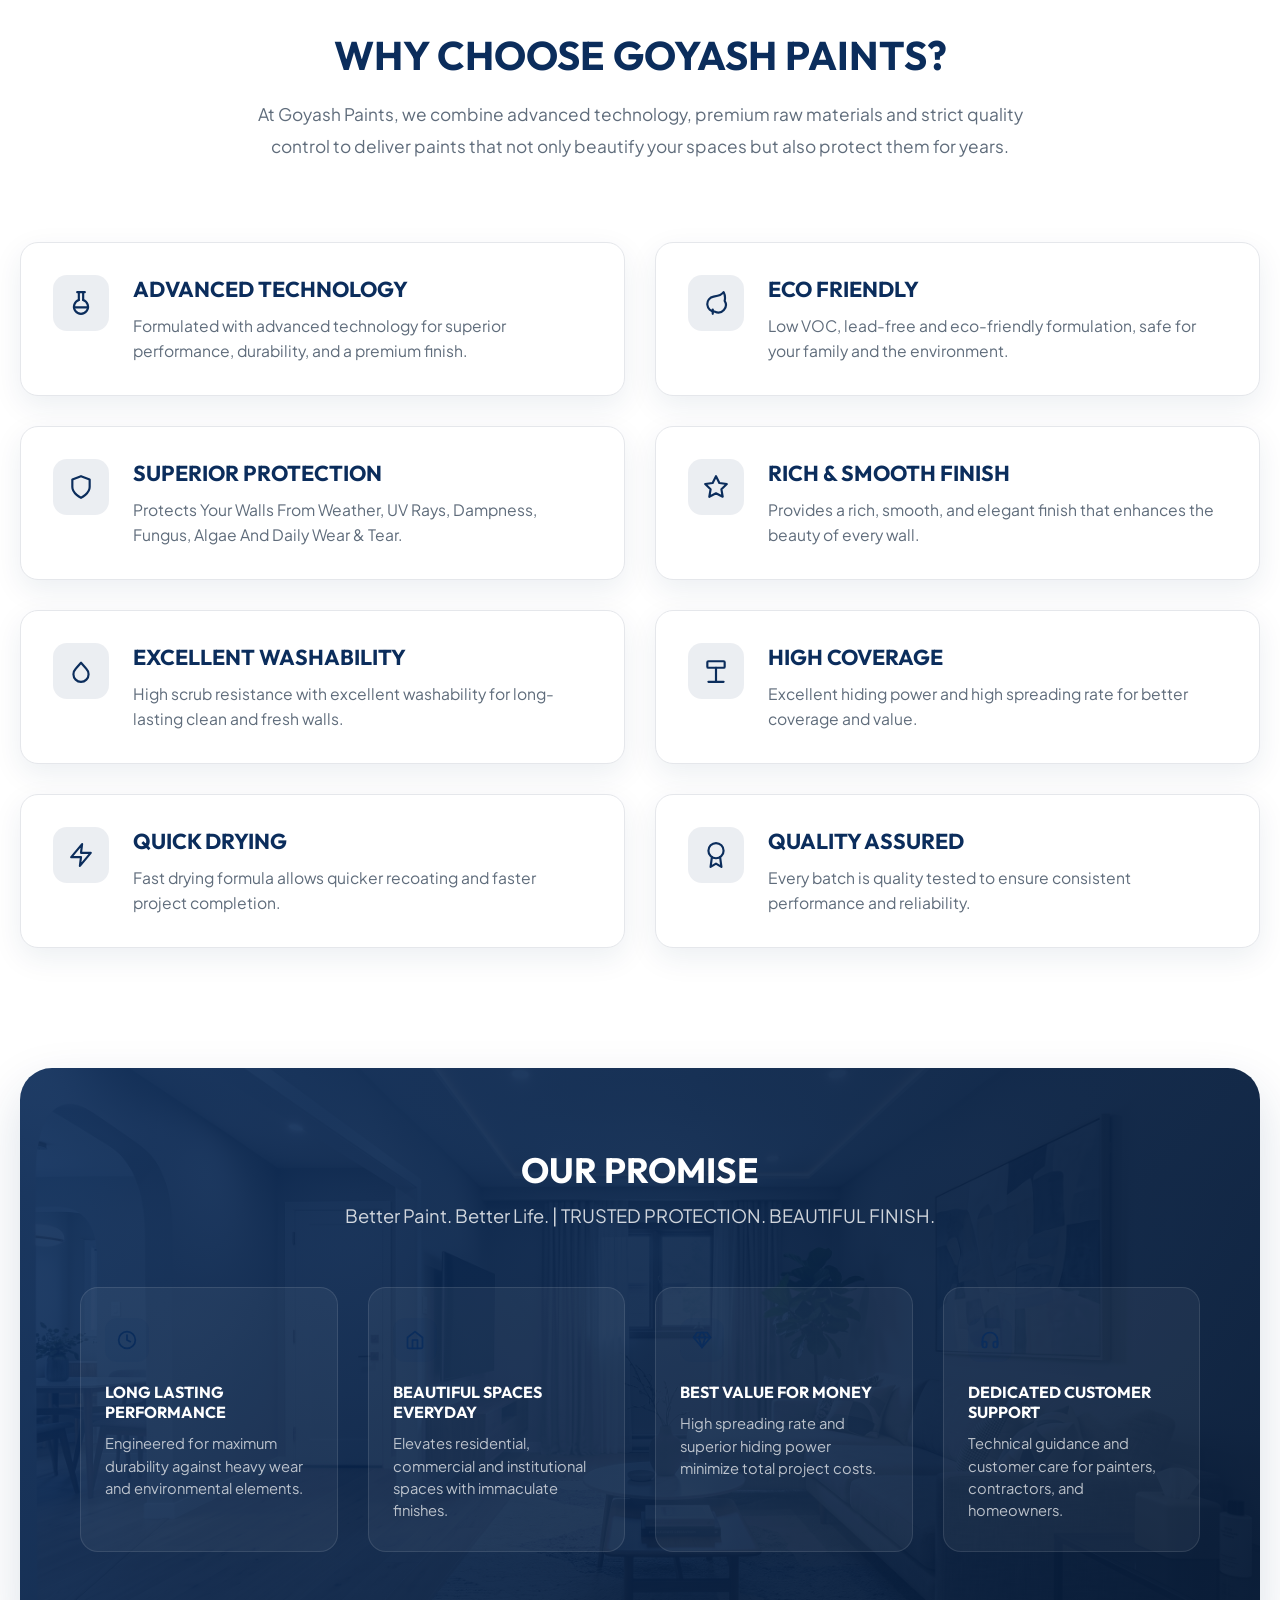
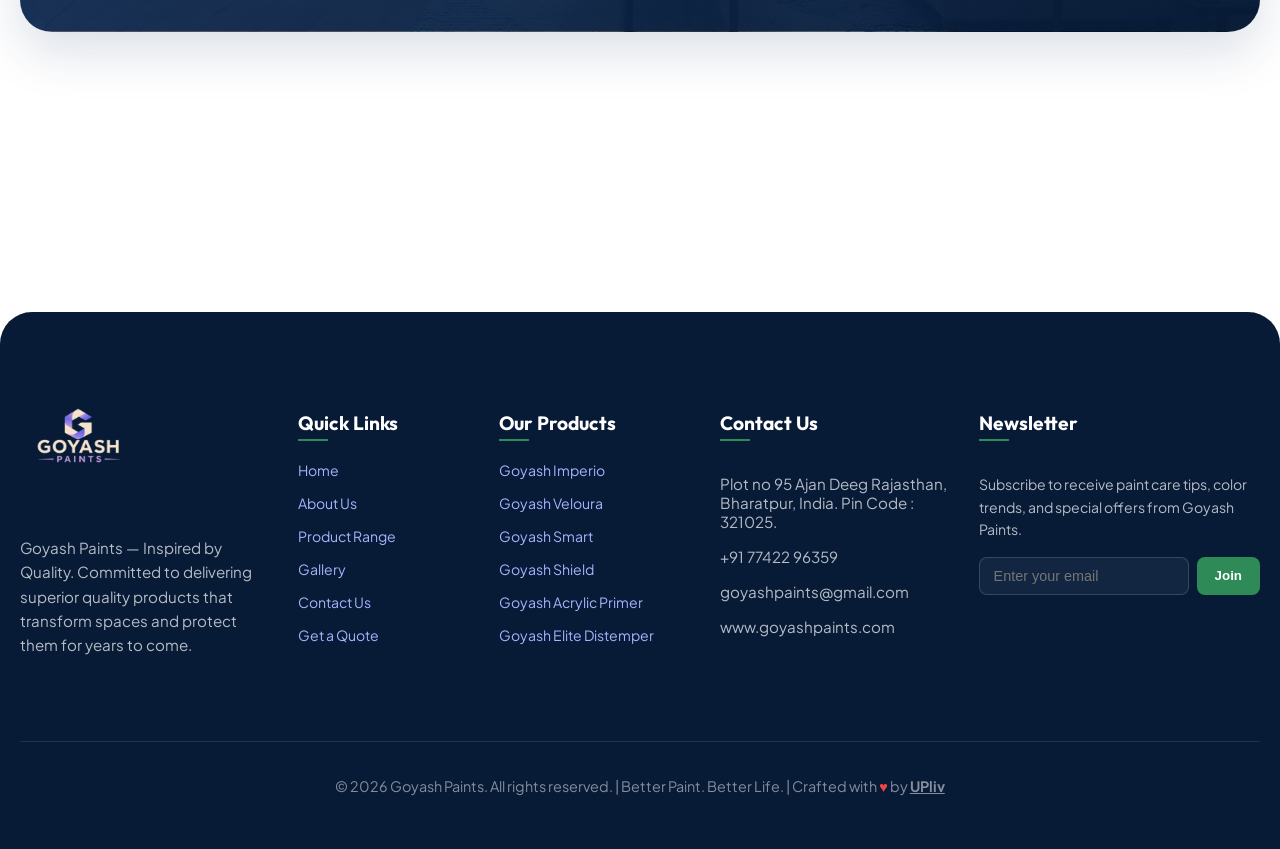
==== commit de6683ad: "Update About page secondary hero image to Bedroom Elegance After" ====
--- a/about.html
+++ b/about.html
@@ -1,511 +1,666 @@
 <!DOCTYPE html>
 <html lang="en">
-  <head>
-    <meta charset="UTF-8" />
-    <meta name="viewport" content="width=device-width, initial-scale=1.0" />
-    <title>About Goyash Paints | Building Colorful Tomorrow</title>
-    <meta
-      name="description"
-      content="Learn about Goyash Paints, a premium paint brand committed to delivering superior quality products, advanced technology, eco-friendly formulations, and long-lasting protection."
-    />
-    <link rel="preconnect" href="https://fonts.googleapis.com" />
-    <link rel="preconnect" href="https://fonts.gstatic.com" crossorigin />
-    <link
-      href="https://fonts.googleapis.com/css2?family=Outfit:wght@300;400;500;600;700;800;900&family=Plus+Jakarta+Sans:wght@300;400;500;600;700;800&display=swap"
-      rel="stylesheet"
-    />
-    <link rel="stylesheet" href="styles.css" />
-    <link rel="icon" type="image/jpeg" href="favicon.jpeg" />
-  </head>
-  <body>
-    <!-- Premium Navigation Header -->
-    <header class="main-header">
-      <nav class="navbar">
-        <div class="nav-container">
-          <a href="index.html" class="nav-logo" aria-label="Goyash Paints Home">
-            <img src="original-logo.jpeg" alt="Goyash Paints Logo" class="logo-img" />
-          </a>
-          <ul class="nav-menu">
-            <li><a href="index.html">Home</a></li>
-            <li><a href="about.html" class="active">About</a></li>
-            <li><a href="products.html">Products</a></li>
-            <li><a href="projects.html">Projects</a></li>
-            <li><a href="contact.html">Contact</a></li>
-          </ul>
-          <div class="nav-actions">
-            <a href="quote.html" class="btn-nav">Get a Quote</a>
-          </div>
-        </div>
-      </nav>
-    </header>
-
-    <div class="page-shell">
-      <!-- Hero Banner - Ultra Modern Redesign -->
-      <section class="about-hero-modern" id="about-hero">
-        <div class="about-hero-bg-glow"></div>
-        <div class="about-hero-bg-mesh"></div>
-        
-        <div class="about-hero-container">
-          <a href="index.html" class="back-link-modern">
-            <svg xmlns="http://www.w3.org/2000/svg" width="16" height="16" viewBox="0 0 24 24" fill="none" stroke="currentColor" stroke-width="2.5" stroke-linecap="round" stroke-linejoin="round"><line x1="19" y1="12" x2="5" y2="12"></line><polyline points="12 19 5 12 12 5"></polyline></svg>
-            Back to Home
-          </a>
-
-          <div class="about-hero-grid-modern">
-            <!-- Left Column: Content -->
-            <div class="about-hero-content-modern">
-              <div class="about-hero-badge">
-                <span class="badge-pulse"></span>
-                <span class="badge-icon">✨</span>
-                <span>Building Colorful Tomorrow</span>
-              </div>
-              
-              <h1 class="about-hero-title">
-                Crafting Excellence, <br/>
-                <span class="gradient-text">ABOUT GOYASH PAINTS</span>
-              </h1>
-              
-              <p class="about-hero-lead">
-                <strong>Goyash Paints</strong> is a premium paint brand committed to delivering superior quality products that transform spaces and protect them for years to come. Powered by advanced technology, eco-friendly formulations, and an unyielding passion for perfection, we bring colours to life.
-              </p>
-
-              <div class="about-mission-quote-card">
-                <div class="quote-bar"></div>
-                <div class="quote-content">
-                  <svg class="quote-icon" xmlns="http://www.w3.org/2000/svg" width="28" height="28" viewBox="0 0 24 24" fill="currentColor"><path d="M14.017 21v-7.391c0-5.704 3.731-9.57 8.983-10.609l.995 2.151c-2.432.917-3.995 3.638-3.995 5.849h4v10h-9.983zm-14.017 0v-7.391c0-5.704 3.748-9.57 9-10.609l.996 2.151c-2.433.917-3.996 3.638-3.996 5.849h3.983v10h-9.983z"/></svg>
-                  <p>“Our mission is to enhance the beauty of every surface with innovative, sustainable and high-performance paint solutions.”</p>
-                </div>
-              </div>
-
-              <!-- Quick Highlights / Stats Grid -->
-              <div class="about-hero-stats">
-                <div class="stat-pill">
-                  <div class="stat-icon" style="background: rgba(13,148,136,0.12); color: #0d9488;">
-                    <svg xmlns="http://www.w3.org/2000/svg" width="18" height="18" viewBox="0 0 24 24" fill="none" stroke="currentColor" stroke-width="2.5" stroke-linecap="round" stroke-linejoin="round"><path d="M12 22s8-4 8-10V5l-8-3-8 3v7c0 6 8 10 8 10z"></path><path d="m9 12 2 2 4-4"></path></svg>
-                  </div>
-                  <div>
-                    <strong>10+ Years</strong>
-                    <span>Surface Protection</span>
-                  </div>
-                </div>
-
-                <div class="stat-pill">
-                  <div class="stat-icon" style="background: rgba(16,185,129,0.12); color: #10b981;">
-                    <svg xmlns="http://www.w3.org/2000/svg" width="18" height="18" viewBox="0 0 24 24" fill="none" stroke="currentColor" stroke-width="2.5" stroke-linecap="round" stroke-linejoin="round"><path d="M11 20A7 7 0 0 1 9.8 6.1C15.5 5 17 4.48 19 2c1 2 2 3.5 1 8a7 7 0 0 1-9 10z"></path><path d="M9 22v-4"></path></svg>
-                  </div>
-                  <div>
-                    <strong>100% Eco-Safe</strong>
-                    <span>Low VOC Formulations</span>
-                  </div>
-                </div>
-
-                <div class="stat-pill">
-                  <div class="stat-icon" style="background: rgba(99,102,241,0.12); color: #6366f1;">
-                    <svg xmlns="http://www.w3.org/2000/svg" width="18" height="18" viewBox="0 0 24 24" fill="none" stroke="currentColor" stroke-width="2.5" stroke-linecap="round" stroke-linejoin="round"><path d="M9 18h6"></path><path d="M10 22h4"></path><path d="M15.09 14c.18-.98.65-1.74 1.41-2.5A4.65 4.65 0 0 0 18 8 6 6 0 0 0 6 8c0 1.55.6 2.87 1.5 3.5.76.76 1.23 1.52 1.41 2.5"></path></svg>
-                  </div>
-                  <div>
-                    <strong>Advanced Tech</strong>
-                    <span>German Formula R&D</span>
-                  </div>
-                </div>
-              </div>
-
-              <div class="about-hero-actions">
-                <a href="products.html" class="btn btn-primary btn-hero-modern">
-                  <span>Explore Products</span>
-                  <svg xmlns="http://www.w3.org/2000/svg" width="18" height="18" viewBox="0 0 24 24" fill="none" stroke="currentColor" stroke-width="2.5" stroke-linecap="round" stroke-linejoin="round"><line x1="5" y1="12" x2="19" y2="12"></line><polyline points="12 5 19 12 12 19"></polyline></svg>
-                </a>
-                <a href="contact.html" class="btn btn-secondary btn-hero-modern">Contact Us</a>
-              </div>
-            </div>
-
-            <!-- Right Column: Visual Showcase -->
-            <div class="about-hero-visual-modern">
-              <div class="hero-visual-ambient"></div>
-              
-              <div class="hero-card-main">
-                <div class="hero-img-primary-wrap">
-                  <img src="goyash_factory_rd_center.png" alt="Goyash Paints Manufacturing Facility" class="hero-img-primary" />
-                  <div class="hero-img-overlay"></div>
-                  <div class="primary-img-label">
-                    <span class="label-dot"></span> Modern Production Facility
-                  </div>
-                </div>
-
-                <div class="hero-img-secondary-wrap">
-                  <img src="Hero Image 4.jpg" alt="Goyash Paints Architectural Finish" class="hero-img-secondary" />
-                  <div class="secondary-img-badge">
-                    <svg xmlns="http://www.w3.org/2000/svg" width="14" height="14" viewBox="0 0 24 24" fill="none" stroke="currentColor" stroke-width="2.5"><polygon points="12 2 15.09 8.26 22 9.27 17 14.14 18.18 21.02 12 17.77 5.82 21.02 7 14.14 2 9.27 8.91 8.26 12 2"></polygon></svg>
-                    <span>Luxury Finish</span>
-                  </div>
-                </div>
-
-                <div class="floating-badge badge-top-left">
-                  <div class="floating-badge-icon" style="background: linear-gradient(135deg, #0d9488, #0284c7);">
-                    <svg xmlns="http://www.w3.org/2000/svg" width="18" height="18" viewBox="0 0 24 24" fill="none" stroke="#fff" stroke-width="2.5"><path d="M12 22s8-4 8-10V5l-8-3-8 3v7c0 6 8 10 8 10z"></path></svg>
-                  </div>
-                  <div class="floating-badge-text">
-                    <strong>ISO Certified</strong>
-                    <span>Premium Quality Standard</span>
-                  </div>
-                </div>
-
-                <div class="floating-badge badge-bottom-right">
-                  <div class="floating-badge-icon" style="background: linear-gradient(135deg, #10b981, #059669);">
-                    <svg xmlns="http://www.w3.org/2000/svg" width="18" height="18" viewBox="0 0 24 24" fill="none" stroke="#fff" stroke-width="2.5"><path d="M11 20A7 7 0 0 1 9.8 6.1C15.5 5 17 4.48 19 2c1 2 2 3.5 1 8a7 7 0 0 1-9 10z"></path></svg>
-                  </div>
-                  <div class="floating-badge-text">
-                    <strong>Eco-Safe & Non-Toxic</strong>
-                    <span>Child & Pet Friendly</span>
-                  </div>
-                </div>
-
-              </div>
-            </div>
-
-          </div>
-        </div>
-      </section>
-
-      <!-- Vision, Mission, Commitment Pillars (Page 2 PDF) -->
-      <section class="vision-mission-section" id="pillars" aria-label="Vision Mission and Commitment">
-        <div class="vision-mission-grid three-col-grid">
-          <!-- Vision Card -->
-          <div class="vision-card fade-in-card" style="--card-index: 1;">
-            <div class="vm-icon-wrap">
-              <svg xmlns="http://www.w3.org/2000/svg" viewBox="0 0 24 24" fill="none" stroke="currentColor" stroke-width="2" stroke-linecap="round" stroke-linejoin="round"><path d="M2 12s3-7 10-7 10 7 10 7-3 7-10 7-10-7-10-7z"></path><circle cx="12" cy="12" r="3"></circle></svg>
-            </div>
-            <h2>OUR VISION</h2>
-            <p>
-              To be a trusted and admired paint brand that creates beautiful, durable and sustainable spaces for generations.
+
+<head>
+  <meta charset="UTF-8" />
+  <meta name="viewport" content="width=device-width, initial-scale=1.0" />
+  <title>About Goyash Paints | Building Colorful Tomorrow</title>
+  <meta name="description"
+    content="Learn about Goyash Paints, a premium paint brand committed to delivering superior quality products, advanced technology, eco-friendly formulations, and long-lasting protection." />
+  <link rel="preconnect" href="https://fonts.googleapis.com" />
+  <link rel="preconnect" href="https://fonts.gstatic.com" crossorigin />
+  <link
+    href="https://fonts.googleapis.com/css2?family=Outfit:wght@300;400;500;600;700;800;900&family=Plus+Jakarta+Sans:wght@300;400;500;600;700;800&display=swap"
+    rel="stylesheet" />
+  <link rel="stylesheet" href="styles.css" />
+  <link rel="icon" type="image/jpeg" href="favicon.jpeg" />
+</head>
+
+<body>
+  <!-- Premium Navigation Header -->
+  <header class="main-header">
+    <nav class="navbar">
+      <div class="nav-container">
+        <a href="index.html" class="nav-logo" aria-label="Goyash Paints Home">
+          <img src="original-logo.jpeg" alt="Goyash Paints Logo" class="logo-img" />
+        </a>
+        <ul class="nav-menu">
+          <li><a href="index.html">Home</a></li>
+          <li><a href="about.html" class="active">About</a></li>
+          <li><a href="products.html">Products</a></li>
+          <li><a href="projects.html">Projects</a></li>
+          <li><a href="contact.html">Contact</a></li>
+        </ul>
+        <div class="nav-actions">
+          <a href="quote.html" class="btn-nav">Get a Quote</a>
+        </div>
+      </div>
+    </nav>
+  </header>
+
+  <div class="page-shell">
+    <!-- Hero Banner - Ultra Modern Redesign -->
+    <section class="about-hero-modern" id="about-hero">
+      <div class="about-hero-bg-glow"></div>
+      <div class="about-hero-bg-mesh"></div>
+
+      <div class="about-hero-container">
+        <a href="index.html" class="back-link-modern">
+          <svg xmlns="http://www.w3.org/2000/svg" width="16" height="16" viewBox="0 0 24 24" fill="none"
+            stroke="currentColor" stroke-width="2.5" stroke-linecap="round" stroke-linejoin="round">
+            <line x1="19" y1="12" x2="5" y2="12"></line>
+            <polyline points="12 19 5 12 12 5"></polyline>
+          </svg>
+          Back to Home
+        </a>
+
+        <div class="about-hero-grid-modern">
+          <!-- Left Column: Content -->
+          <div class="about-hero-content-modern">
+            <div class="about-hero-badge">
+              <span class="badge-pulse"></span>
+              <span class="badge-icon">✨</span>
+              <span>Building Colorful Tomorrow</span>
+            </div>
+
+            <h1 class="about-hero-title">
+              Crafting Excellence, <br />
+              <span class="gradient-text">ABOUT GOYASH PAINTS</span>
+            </h1>
+
+            <p class="about-hero-lead">
+              <strong>Goyash Paints</strong> is a premium paint brand committed to delivering superior quality products
+              that transform spaces and protect them for years to come. Powered by advanced technology, eco-friendly
+              formulations, and an unyielding passion for perfection, we bring colours to life.
             </p>
-          </div>
-
-          <!-- Mission Card -->
-          <div class="mission-card fade-in-card" style="--card-index: 2;">
-            <div class="vm-icon-wrap">
-              <svg xmlns="http://www.w3.org/2000/svg" viewBox="0 0 24 24" fill="none" stroke="currentColor" stroke-width="2" stroke-linecap="round" stroke-linejoin="round"><circle cx="12" cy="12" r="10"></circle><circle cx="12" cy="12" r="6"></circle><circle cx="12" cy="12" r="2"></circle></svg>
-            </div>
-            <h2>OUR MISSION</h2>
-            <p>
-              To deliver world-class paint solutions through innovation, quality and customer satisfaction while caring for our environment.
-            </p>
-          </div>
-
-          <!-- Commitment Card -->
-          <div class="commitment-card fade-in-card" style="--card-index: 3;">
-            <div class="vm-icon-wrap">
-              <svg xmlns="http://www.w3.org/2000/svg" viewBox="0 0 24 24" fill="none" stroke="currentColor" stroke-width="2" stroke-linecap="round" stroke-linejoin="round"><path d="M12 22s8-4 8-10V5l-8-3-8 3v7c0 6 8 10 8 10z"></path><path d="m9 12 2 2 4-4"></path></svg>
-            </div>
-            <h2>OUR COMMITMENT</h2>
-            <p>
-              We are committed to providing products that stand for excellence, ensuring long lasting protection and beautiful finish in every coating we create.
-            </p>
-          </div>
-        </div>
-      </section>
-
-      <!-- OUR CORE VALUES (Page 2 PDF) -->
-      <section class="different-section" id="core-values" aria-label="Our Core Values">
-        <div class="different-header">
-          <p class="section-eyebrow">Principles of Excellence</p>
-          <h2 class="section-title">OUR CORE VALUES</h2>
-          <p class="section-description">
-            Guided by integrity and customer-centric innovation, we adhere to 5 foundational principles across every product batch.
+
+            <div class="about-mission-quote-card">
+              <div class="quote-bar"></div>
+              <div class="quote-content">
+                <svg class="quote-icon" xmlns="http://www.w3.org/2000/svg" width="28" height="28" viewBox="0 0 24 24"
+                  fill="currentColor">
+                  <path
+                    d="M14.017 21v-7.391c0-5.704 3.731-9.57 8.983-10.609l.995 2.151c-2.432.917-3.995 3.638-3.995 5.849h4v10h-9.983zm-14.017 0v-7.391c0-5.704 3.748-9.57 9-10.609l.996 2.151c-2.433.917-3.996 3.638-3.996 5.849h3.983v10h-9.983z" />
+                </svg>
+                <p>“Our mission is to enhance the beauty of every surface with innovative, sustainable and
+                  high-performance paint solutions.”</p>
+              </div>
+            </div>
+
+            <!-- Quick Highlights / Stats Grid -->
+            <div class="about-hero-stats">
+              <div class="stat-pill">
+                <div class="stat-icon" style="background: rgba(13,148,136,0.12); color: #0d9488;">
+                  <svg xmlns="http://www.w3.org/2000/svg" width="18" height="18" viewBox="0 0 24 24" fill="none"
+                    stroke="currentColor" stroke-width="2.5" stroke-linecap="round" stroke-linejoin="round">
+                    <path d="M12 22s8-4 8-10V5l-8-3-8 3v7c0 6 8 10 8 10z"></path>
+                    <path d="m9 12 2 2 4-4"></path>
+                  </svg>
+                </div>
+                <div>
+                  <strong>10+ Years</strong>
+                  <span>Surface Protection</span>
+                </div>
+              </div>
+
+              <div class="stat-pill">
+                <div class="stat-icon" style="background: rgba(16,185,129,0.12); color: #10b981;">
+                  <svg xmlns="http://www.w3.org/2000/svg" width="18" height="18" viewBox="0 0 24 24" fill="none"
+                    stroke="currentColor" stroke-width="2.5" stroke-linecap="round" stroke-linejoin="round">
+                    <path d="M11 20A7 7 0 0 1 9.8 6.1C15.5 5 17 4.48 19 2c1 2 2 3.5 1 8a7 7 0 0 1-9 10z"></path>
+                    <path d="M9 22v-4"></path>
+                  </svg>
+                </div>
+                <div>
+                  <strong>100% Eco-Safe</strong>
+                  <span>Low VOC Formulations</span>
+                </div>
+              </div>
+
+              <div class="stat-pill">
+                <div class="stat-icon" style="background: rgba(99,102,241,0.12); color: #6366f1;">
+                  <svg xmlns="http://www.w3.org/2000/svg" width="18" height="18" viewBox="0 0 24 24" fill="none"
+                    stroke="currentColor" stroke-width="2.5" stroke-linecap="round" stroke-linejoin="round">
+                    <path d="M9 18h6"></path>
+                    <path d="M10 22h4"></path>
+                    <path
+                      d="M15.09 14c.18-.98.65-1.74 1.41-2.5A4.65 4.65 0 0 0 18 8 6 6 0 0 0 6 8c0 1.55.6 2.87 1.5 3.5.76.76 1.23 1.52 1.41 2.5">
+                    </path>
+                  </svg>
+                </div>
+                <div>
+                  <strong>Advanced Tech</strong>
+                  <span>German Formula R&D</span>
+                </div>
+              </div>
+            </div>
+
+            <div class="about-hero-actions">
+              <a href="products.html" class="btn btn-primary btn-hero-modern">
+                <span>Explore Products</span>
+                <svg xmlns="http://www.w3.org/2000/svg" width="18" height="18" viewBox="0 0 24 24" fill="none"
+                  stroke="currentColor" stroke-width="2.5" stroke-linecap="round" stroke-linejoin="round">
+                  <line x1="5" y1="12" x2="19" y2="12"></line>
+                  <polyline points="12 5 19 12 12 19"></polyline>
+                </svg>
+              </a>
+              <a href="contact.html" class="btn btn-secondary btn-hero-modern">Contact Us</a>
+            </div>
+          </div>
+
+          <!-- Right Column: Visual Showcase -->
+          <div class="about-hero-visual-modern">
+            <div class="hero-visual-ambient"></div>
+
+            <div class="hero-card-main">
+              <div class="hero-img-primary-wrap">
+                <img src="goyash_factory_rd_center.png" alt="Goyash Paints Manufacturing Facility"
+                  class="hero-img-primary" />
+                <div class="hero-img-overlay"></div>
+                <div class="primary-img-label">
+                  <span class="label-dot"></span> Modern Production Facility
+                </div>
+              </div>
+
+              <div class="hero-img-secondary-wrap">
+                <img src="Bedroom Elegance After.jpeg" alt="Goyash Paints Architectural Finish"
+                  class="hero-img-secondary" />
+                <div class="secondary-img-badge">
+                  <svg xmlns="http://www.w3.org/2000/svg" width="14" height="14" viewBox="0 0 24 24" fill="none"
+                    stroke="currentColor" stroke-width="2.5">
+                    <polygon
+                      points="12 2 15.09 8.26 22 9.27 17 14.14 18.18 21.02 12 17.77 5.82 21.02 7 14.14 2 9.27 8.91 8.26 12 2">
+                    </polygon>
+                  </svg>
+                  <span>Luxury Finish</span>
+                </div>
+              </div>
+
+              <div class="floating-badge badge-top-left">
+                <div class="floating-badge-icon" style="background: linear-gradient(135deg, #0d9488, #0284c7);">
+                  <svg xmlns="http://www.w3.org/2000/svg" width="18" height="18" viewBox="0 0 24 24" fill="none"
+                    stroke="#fff" stroke-width="2.5">
+                    <path d="M12 22s8-4 8-10V5l-8-3-8 3v7c0 6 8 10 8 10z"></path>
+                  </svg>
+                </div>
+                <div class="floating-badge-text">
+                  <strong>ISO Certified</strong>
+                  <span>Premium Quality Standard</span>
+                </div>
+              </div>
+
+              <div class="floating-badge badge-bottom-right">
+                <div class="floating-badge-icon" style="background: linear-gradient(135deg, #10b981, #059669);">
+                  <svg xmlns="http://www.w3.org/2000/svg" width="18" height="18" viewBox="0 0 24 24" fill="none"
+                    stroke="#fff" stroke-width="2.5">
+                    <path d="M11 20A7 7 0 0 1 9.8 6.1C15.5 5 17 4.48 19 2c1 2 2 3.5 1 8a7 7 0 0 1-9 10z"></path>
+                  </svg>
+                </div>
+                <div class="floating-badge-text">
+                  <strong>Eco-Safe & Non-Toxic</strong>
+                  <span>Child & Pet Friendly</span>
+                </div>
+              </div>
+
+            </div>
+          </div>
+
+        </div>
+      </div>
+    </section>
+
+    <!-- Vision, Mission, Commitment Pillars (Page 2 PDF) -->
+    <section class="vision-mission-section" id="pillars" aria-label="Vision Mission and Commitment">
+      <div class="vision-mission-grid three-col-grid">
+        <!-- Vision Card -->
+        <div class="vision-card fade-in-card" style="--card-index: 1;">
+          <div class="vm-icon-wrap">
+            <svg xmlns="http://www.w3.org/2000/svg" viewBox="0 0 24 24" fill="none" stroke="currentColor"
+              stroke-width="2" stroke-linecap="round" stroke-linejoin="round">
+              <path d="M2 12s3-7 10-7 10 7 10 7-3 7-10 7-10-7-10-7z"></path>
+              <circle cx="12" cy="12" r="3"></circle>
+            </svg>
+          </div>
+          <h2>OUR VISION</h2>
+          <p>
+            To be a trusted and admired paint brand that creates beautiful, durable and sustainable spaces for
+            generations.
           </p>
         </div>
 
-        <div class="different-grid values-5-grid">
-          <div class="diff-card fade-in-card" style="--card-index: 1;">
-            <div class="diff-icon">
-              <svg xmlns="http://www.w3.org/2000/svg" viewBox="0 0 24 24" fill="none" stroke="currentColor" stroke-width="2" stroke-linecap="round" stroke-linejoin="round"><circle cx="12" cy="8" r="7"></circle><path d="M8.21 13.89 7 23l5-3 5 3-1.21-9.12"></path></svg>
-            </div>
-            <h3>QUALITY FIRST</h3>
-            <p>Uncompromised quality in every product.</p>
-          </div>
-
-          <div class="diff-card fade-in-card" style="--card-index: 2;">
-            <div class="diff-icon">
-              <svg xmlns="http://www.w3.org/2000/svg" viewBox="0 0 24 24" fill="none" stroke="currentColor" stroke-width="2" stroke-linecap="round" stroke-linejoin="round"><path d="M9 18h6"></path><path d="M10 22h4"></path><path d="M15.09 14c.18-.98.65-1.74 1.41-2.5A4.65 4.65 0 0 0 18 8 6 6 0 0 0 6 8c0 1.55.6 2.87 1.5 3.5.76.76 1.23 1.52 1.41 2.5"></path></svg>
-            </div>
-            <h3>INNOVATION</h3>
-            <p>Continuous research and advanced technology.</p>
-          </div>
-
-          <div class="diff-card fade-in-card" style="--card-index: 3;">
-            <div class="diff-icon">
-              <svg xmlns="http://www.w3.org/2000/svg" viewBox="0 0 24 24" fill="none" stroke="currentColor" stroke-width="2" stroke-linecap="round" stroke-linejoin="round"><path d="M11 20A7 7 0 0 1 9.8 6.1C15.5 5 17 4.48 19 2c1 2 2 3.5 1 8a7 7 0 0 1-9 10z"></path><path d="M9 22v-4"></path></svg>
-            </div>
-            <h3>SUSTAINABILITY</h3>
-            <p>Eco-friendly formulations for a better future.</p>
-          </div>
-
-          <div class="diff-card fade-in-card" style="--card-index: 4;">
-            <div class="diff-icon">
-              <svg xmlns="http://www.w3.org/2000/svg" viewBox="0 0 24 24" fill="none" stroke="currentColor" stroke-width="2" stroke-linecap="round" stroke-linejoin="round"><path d="M17 21v-2a4 4 0 0 0-4-4H5a4 4 0 0 0-4 4v2"></path><circle cx="9" cy="7" r="4"></circle><path d="M23 21v-2a4 4 0 0 0-3-3.87"></path><path d="M16 3.13a4 4 0 0 1 0 7.75"></path></svg>
-            </div>
-            <h3>CUSTOMER FOCUS</h3>
-            <p>Building lasting relationships through trust and service.</p>
-          </div>
-
-          <div class="diff-card fade-in-card" style="--card-index: 5;">
-            <div class="diff-icon">
-              <svg xmlns="http://www.w3.org/2000/svg" viewBox="0 0 24 24" fill="none" stroke="currentColor" stroke-width="2" stroke-linecap="round" stroke-linejoin="round"><path d="m16 16 3-8 3 8c-.87.65-1.92 1-3 1s-2.13-.35-3-1Z"></path><path d="m2 16 3-8 3 8c-.87.65-1.92 1-3 1s-2.13-.35-3-1Z"></path><path d="M7 21h10"></path><path d="M12 3v18"></path><path d="M3 7h18"></path></svg>
-            </div>
-            <h3>INTEGRITY</h3>
-            <p>Honesty, transparency and ethical practices.</p>
-          </div>
-        </div>
-      </section>
-
-      <!-- WE CARE FOR NATURE BANNER (Page 2 PDF) -->
-      <section class="sustainability-section" aria-label="We Care For Nature">
-        <div class="nature-banner-large fade-in-card" style="--card-index: 1;">
-          <div class="nature-icon">
-            <svg xmlns="http://www.w3.org/2000/svg" viewBox="0 0 24 24" fill="none" stroke="currentColor" stroke-width="2" stroke-linecap="round" stroke-linejoin="round"><path d="M11 20A7 7 0 0 1 9.8 6.1C15.5 5 17 4.48 19 2c1 2 2 3.5 1 8a7 7 0 0 1-9 10z"></path><path d="M9 22v-4"></path></svg>
-          </div>
-          <div class="nature-content">
-            <span class="eyebrow green-eyebrow">Eco Friendly Formulation</span>
-            <h2>WE CARE FOR NATURE</h2>
-            <p>
-              Our low VOC, lead free and eco-friendly products ensure a safe environment for your family and a greener planet for tomorrow.
-            </p>
-          </div>
-          <div class="nature-badge-wrap">
-            <span class="eco-circle-badge">ECO FRIENDLY</span>
-          </div>
-        </div>
-      </section>
-
-      <!-- WHY CHOOSE GOYASH PAINTS (Page 3 PDF) -->
-      <section class="why-choose-section" id="why-choose" aria-label="Why Choose Goyash Paints">
-        <div class="why-choose-header">
-          <p class="section-eyebrow">Advantage Goyash</p>
-          <h2 class="section-title">WHY CHOOSE GOYASH PAINTS?</h2>
-          <p class="section-description">
-            At Goyash Paints, we combine advanced technology, premium raw materials and strict quality control to deliver paints that not only beautify your spaces but also protect them for years.
+        <!-- Mission Card -->
+        <div class="mission-card fade-in-card" style="--card-index: 2;">
+          <div class="vm-icon-wrap">
+            <svg xmlns="http://www.w3.org/2000/svg" viewBox="0 0 24 24" fill="none" stroke="currentColor"
+              stroke-width="2" stroke-linecap="round" stroke-linejoin="round">
+              <circle cx="12" cy="12" r="10"></circle>
+              <circle cx="12" cy="12" r="6"></circle>
+              <circle cx="12" cy="12" r="2"></circle>
+            </svg>
+          </div>
+          <h2>OUR MISSION</h2>
+          <p>
+            To deliver world-class paint solutions through innovation, quality and customer satisfaction while caring
+            for our environment.
           </p>
         </div>
 
-        <div class="features-grid">
-          <div class="feature-card fade-in-card" style="--card-index: 1;">
-            <div class="card-icon">
-              <svg xmlns="http://www.w3.org/2000/svg" viewBox="0 0 24 24" fill="none" stroke="currentColor" stroke-width="2" stroke-linecap="round" stroke-linejoin="round"><path d="M10 2v7.31"></path><path d="M14 2v7.31"></path><path d="M8.5 2h7"></path><path d="M14 9.3a6.5 6.5 0 1 1-4 0"></path><path d="M5.52 16h12.96"></path></svg>
-            </div>
-            <div class="feature-content">
-              <h3>ADVANCED TECHNOLOGY</h3>
-              <p>Formulated with advanced technology for superior performance, durability, and a premium finish.</p>
-            </div>
-          </div>
-
-          <div class="feature-card fade-in-card" style="--card-index: 2;">
-            <div class="card-icon">
-              <svg xmlns="http://www.w3.org/2000/svg" viewBox="0 0 24 24" fill="none" stroke="currentColor" stroke-width="2" stroke-linecap="round" stroke-linejoin="round"><path d="M11 20A7 7 0 0 1 9.8 6.1C15.5 5 17 4.48 19 2c1 2 2 3.5 1 8a7 7 0 0 1-9 10z"></path><path d="M9 22v-4"></path></svg>
-            </div>
-            <div class="feature-content">
-              <h3>ECO FRIENDLY</h3>
-              <p>Low VOC, lead-free and eco-friendly formulation, safe for your family and the environment.</p>
-            </div>
-          </div>
-
-          <div class="feature-card fade-in-card" style="--card-index: 3;">
-            <div class="card-icon">
-              <svg xmlns="http://www.w3.org/2000/svg" viewBox="0 0 24 24" fill="none" stroke="currentColor" stroke-width="2" stroke-linecap="round" stroke-linejoin="round"><path d="M12 22s8-4 8-10V5l-8-3-8 3v7c0 6 8 10 8 10z"></path></svg>
-            </div>
-            <div class="feature-content">
-              <h3>SUPERIOR PROTECTION</h3>
-              <p>Protects Your Walls From Weather, UV Rays, Dampness, Fungus, Algae And Daily Wear &amp; Tear.</p>
-            </div>
-          </div>
-
-          <div class="feature-card fade-in-card" style="--card-index: 4;">
-            <div class="card-icon">
-              <svg xmlns="http://www.w3.org/2000/svg" viewBox="0 0 24 24" fill="none" stroke="currentColor" stroke-width="2" stroke-linecap="round" stroke-linejoin="round"><polygon points="12 2 15.09 8.26 22 9.27 17 14.14 18.18 21.02 12 17.77 5.82 21.02 7 14.14 2 9.27 8.91 8.26 12 2"></polygon></svg>
-            </div>
-            <div class="feature-content">
-              <h3>RICH &amp; SMOOTH FINISH</h3>
-              <p>Provides a rich, smooth, and elegant finish that enhances the beauty of every wall.</p>
-            </div>
-          </div>
-
-          <div class="feature-card fade-in-card" style="--card-index: 5;">
-            <div class="card-icon">
-              <svg xmlns="http://www.w3.org/2000/svg" viewBox="0 0 24 24" fill="none" stroke="currentColor" stroke-width="2" stroke-linecap="round" stroke-linejoin="round"><path d="M12 22a7 7 0 0 0 7-7c0-2-1-3.9-2.3-5.3L12 4.4 7.3 9.7C6 11.1 5 13 5 15a7 7 0 0 0 7 7z"></path></svg>
-            </div>
-            <div class="feature-content">
-              <h3>EXCELLENT WASHABILITY</h3>
-              <p>High scrub resistance with excellent washability for long-lasting clean and fresh walls.</p>
-            </div>
-          </div>
-
-          <div class="feature-card fade-in-card" style="--card-index: 6;">
-            <div class="card-icon">
-              <svg xmlns="http://www.w3.org/2000/svg" viewBox="0 0 24 24" fill="none" stroke="currentColor" stroke-width="2" stroke-linecap="round" stroke-linejoin="round"><rect x="4" y="3" width="16" height="6" rx="1"></rect><path d="M12 9v13"></path><path d="M5 22h14"></path></svg>
-            </div>
-            <div class="feature-content">
-              <h3>HIGH COVERAGE</h3>
-              <p>Excellent hiding power and high spreading rate for better coverage and value.</p>
-            </div>
-          </div>
-
-          <div class="feature-card fade-in-card" style="--card-index: 7;">
-            <div class="card-icon">
-              <svg xmlns="http://www.w3.org/2000/svg" viewBox="0 0 24 24" fill="none" stroke="currentColor" stroke-width="2" stroke-linecap="round" stroke-linejoin="round"><polygon points="13 2 3 14 12 14 11 22 21 10 12 10 13 2"></polygon></svg>
-            </div>
-            <div class="feature-content">
-              <h3>QUICK DRYING</h3>
-              <p>Fast drying formula allows quicker recoating and faster project completion.</p>
-            </div>
-          </div>
-
-          <div class="feature-card fade-in-card" style="--card-index: 8;">
-            <div class="card-icon">
-              <svg xmlns="http://www.w3.org/2000/svg" viewBox="0 0 24 24" fill="none" stroke="currentColor" stroke-width="2" stroke-linecap="round" stroke-linejoin="round"><circle cx="12" cy="8" r="7"></circle><path d="M8.21 13.89 7 23l5-3 5 3-1.21-9.12"></path></svg>
-            </div>
-            <div class="feature-content">
-              <h3>QUALITY ASSURED</h3>
-              <p>Every batch is quality tested to ensure consistent performance and reliability.</p>
-            </div>
-          </div>
-        </div>
-
-        <!-- OUR PROMISE (Page 3 PDF) -->
-        <div class="promise-banner">
-          <div class="promise-header">
-            <h3>OUR PROMISE</h3>
-            <p>Better Paint. Better Life. | TRUSTED PROTECTION. BEAUTIFUL FINISH.</p>
-          </div>
-          
-          <div class="promise-grid">
-            <div class="promise-card fade-in-card" style="--card-index: 1;">
-              <div class="promise-icon">
-                <svg xmlns="http://www.w3.org/2000/svg" viewBox="0 0 24 24" fill="none" stroke="currentColor" stroke-width="2" stroke-linecap="round" stroke-linejoin="round"><circle cx="12" cy="12" r="10"></circle><polyline points="12 6 12 12 16 14"></polyline></svg>
-              </div>
-              <div class="promise-content">
-                <h4>LONG LASTING PERFORMANCE</h4>
-                <p>Engineered for maximum durability against heavy wear and environmental elements.</p>
-              </div>
-            </div>
-
-            <div class="promise-card fade-in-card" style="--card-index: 2;">
-              <div class="promise-icon">
-                <svg xmlns="http://www.w3.org/2000/svg" viewBox="0 0 24 24" fill="none" stroke="currentColor" stroke-width="2" stroke-linecap="round" stroke-linejoin="round"><path d="m3 9 9-7 9 7v11a2 2 0 0 1-2 2H5a2 2 0 0 1-2-2z"></path><polyline points="9 22 9 12 15 12 15 22"></polyline></svg>
-              </div>
-              <div class="promise-content">
-                <h4>BEAUTIFUL SPACES EVERYDAY</h4>
-                <p>Elevates residential, commercial and institutional spaces with immaculate finishes.</p>
-              </div>
-            </div>
-
-            <div class="promise-card fade-in-card" style="--card-index: 3;">
-              <div class="promise-icon">
-                <svg xmlns="http://www.w3.org/2000/svg" viewBox="0 0 24 24" fill="none" stroke="currentColor" stroke-width="2" stroke-linecap="round" stroke-linejoin="round"><path d="M6 3h12l4 6-10 12L2 9z"></path><path d="M11 3 8 9l4 12 4-12-3-6"></path><path d="M2 9h20"></path></svg>
-              </div>
-              <div class="promise-content">
-                <h4>BEST VALUE FOR MONEY</h4>
-                <p>High spreading rate and superior hiding power minimize total project costs.</p>
-              </div>
-            </div>
-
-            <div class="promise-card fade-in-card" style="--card-index: 4;">
-              <div class="promise-icon">
-                <svg xmlns="http://www.w3.org/2000/svg" viewBox="0 0 24 24" fill="none" stroke="currentColor" stroke-width="2" stroke-linecap="round" stroke-linejoin="round"><path d="M3 18v-6a9 9 0 0 1 18 0v6"></path><path d="M21 19a2 2 0 0 1-2 2h-1a2 2 0 0 1-2-2v-3a2 2 0 0 1 2-2h3zM3 19a2 2 0 0 0 2 2h1a2 2 0 0 0 2-2v-3a2 2 0 0 0-2-2H3z"></path></svg>
-              </div>
-              <div class="promise-content">
-                <h4>DEDICATED CUSTOMER SUPPORT</h4>
-                <p>Technical guidance and customer care for painters, contractors, and homeowners.</p>
-              </div>
-            </div>
-          </div>
-        </div>
-      </section>
+        <!-- Commitment Card -->
+        <div class="commitment-card fade-in-card" style="--card-index: 3;">
+          <div class="vm-icon-wrap">
+            <svg xmlns="http://www.w3.org/2000/svg" viewBox="0 0 24 24" fill="none" stroke="currentColor"
+              stroke-width="2" stroke-linecap="round" stroke-linejoin="round">
+              <path d="M12 22s8-4 8-10V5l-8-3-8 3v7c0 6 8 10 8 10z"></path>
+              <path d="m9 12 2 2 4-4"></path>
+            </svg>
+          </div>
+          <h2>OUR COMMITMENT</h2>
+          <p>
+            We are committed to providing products that stand for excellence, ensuring long lasting protection and
+            beautiful finish in every coating we create.
+          </p>
+        </div>
+      </div>
+    </section>
+
+    <!-- OUR CORE VALUES (Page 2 PDF) -->
+    <section class="different-section" id="core-values" aria-label="Our Core Values">
+      <div class="different-header">
+        <p class="section-eyebrow">Principles of Excellence</p>
+        <h2 class="section-title">OUR CORE VALUES</h2>
+        <p class="section-description">
+          Guided by integrity and customer-centric innovation, we adhere to 5 foundational principles across every
+          product batch.
+        </p>
+      </div>
+
+      <div class="different-grid values-5-grid">
+        <div class="diff-card fade-in-card" style="--card-index: 1;">
+          <div class="diff-icon">
+            <svg xmlns="http://www.w3.org/2000/svg" viewBox="0 0 24 24" fill="none" stroke="currentColor"
+              stroke-width="2" stroke-linecap="round" stroke-linejoin="round">
+              <circle cx="12" cy="8" r="7"></circle>
+              <path d="M8.21 13.89 7 23l5-3 5 3-1.21-9.12"></path>
+            </svg>
+          </div>
+          <h3>QUALITY FIRST</h3>
+          <p>Uncompromised quality in every product.</p>
+        </div>
+
+        <div class="diff-card fade-in-card" style="--card-index: 2;">
+          <div class="diff-icon">
+            <svg xmlns="http://www.w3.org/2000/svg" viewBox="0 0 24 24" fill="none" stroke="currentColor"
+              stroke-width="2" stroke-linecap="round" stroke-linejoin="round">
+              <path d="M9 18h6"></path>
+              <path d="M10 22h4"></path>
+              <path
+                d="M15.09 14c.18-.98.65-1.74 1.41-2.5A4.65 4.65 0 0 0 18 8 6 6 0 0 0 6 8c0 1.55.6 2.87 1.5 3.5.76.76 1.23 1.52 1.41 2.5">
+              </path>
+            </svg>
+          </div>
+          <h3>INNOVATION</h3>
+          <p>Continuous research and advanced technology.</p>
+        </div>
+
+        <div class="diff-card fade-in-card" style="--card-index: 3;">
+          <div class="diff-icon">
+            <svg xmlns="http://www.w3.org/2000/svg" viewBox="0 0 24 24" fill="none" stroke="currentColor"
+              stroke-width="2" stroke-linecap="round" stroke-linejoin="round">
+              <path d="M11 20A7 7 0 0 1 9.8 6.1C15.5 5 17 4.48 19 2c1 2 2 3.5 1 8a7 7 0 0 1-9 10z"></path>
+              <path d="M9 22v-4"></path>
+            </svg>
+          </div>
+          <h3>SUSTAINABILITY</h3>
+          <p>Eco-friendly formulations for a better future.</p>
+        </div>
+
+        <div class="diff-card fade-in-card" style="--card-index: 4;">
+          <div class="diff-icon">
+            <svg xmlns="http://www.w3.org/2000/svg" viewBox="0 0 24 24" fill="none" stroke="currentColor"
+              stroke-width="2" stroke-linecap="round" stroke-linejoin="round">
+              <path d="M17 21v-2a4 4 0 0 0-4-4H5a4 4 0 0 0-4 4v2"></path>
+              <circle cx="9" cy="7" r="4"></circle>
+              <path d="M23 21v-2a4 4 0 0 0-3-3.87"></path>
+              <path d="M16 3.13a4 4 0 0 1 0 7.75"></path>
+            </svg>
+          </div>
+          <h3>CUSTOMER FOCUS</h3>
+          <p>Building lasting relationships through trust and service.</p>
+        </div>
+
+        <div class="diff-card fade-in-card" style="--card-index: 5;">
+          <div class="diff-icon">
+            <svg xmlns="http://www.w3.org/2000/svg" viewBox="0 0 24 24" fill="none" stroke="currentColor"
+              stroke-width="2" stroke-linecap="round" stroke-linejoin="round">
+              <path d="m16 16 3-8 3 8c-.87.65-1.92 1-3 1s-2.13-.35-3-1Z"></path>
+              <path d="m2 16 3-8 3 8c-.87.65-1.92 1-3 1s-2.13-.35-3-1Z"></path>
+              <path d="M7 21h10"></path>
+              <path d="M12 3v18"></path>
+              <path d="M3 7h18"></path>
+            </svg>
+          </div>
+          <h3>INTEGRITY</h3>
+          <p>Honesty, transparency and ethical practices.</p>
+        </div>
+      </div>
+    </section>
+
+    <!-- WE CARE FOR NATURE BANNER (Page 2 PDF) -->
+    <section class="sustainability-section" aria-label="We Care For Nature">
+      <div class="nature-banner-large fade-in-card" style="--card-index: 1;">
+        <div class="nature-icon">
+          <svg xmlns="http://www.w3.org/2000/svg" viewBox="0 0 24 24" fill="none" stroke="currentColor" stroke-width="2"
+            stroke-linecap="round" stroke-linejoin="round">
+            <path d="M11 20A7 7 0 0 1 9.8 6.1C15.5 5 17 4.48 19 2c1 2 2 3.5 1 8a7 7 0 0 1-9 10z"></path>
+            <path d="M9 22v-4"></path>
+          </svg>
+        </div>
+        <div class="nature-content">
+          <span class="eyebrow green-eyebrow">Eco Friendly Formulation</span>
+          <h2>WE CARE FOR NATURE</h2>
+          <p>
+            Our low VOC, lead free and eco-friendly products ensure a safe environment for your family and a greener
+            planet for tomorrow.
+          </p>
+        </div>
+        <div class="nature-badge-wrap">
+          <span class="eco-circle-badge">ECO FRIENDLY</span>
+        </div>
+      </div>
+    </section>
+
+    <!-- WHY CHOOSE GOYASH PAINTS (Page 3 PDF) -->
+    <section class="why-choose-section" id="why-choose" aria-label="Why Choose Goyash Paints">
+      <div class="why-choose-header">
+        <p class="section-eyebrow">Advantage Goyash</p>
+        <h2 class="section-title">WHY CHOOSE GOYASH PAINTS?</h2>
+        <p class="section-description">
+          At Goyash Paints, we combine advanced technology, premium raw materials and strict quality control to deliver
+          paints that not only beautify your spaces but also protect them for years.
+        </p>
+      </div>
+
+      <div class="features-grid">
+        <div class="feature-card fade-in-card" style="--card-index: 1;">
+          <div class="card-icon">
+            <svg xmlns="http://www.w3.org/2000/svg" viewBox="0 0 24 24" fill="none" stroke="currentColor"
+              stroke-width="2" stroke-linecap="round" stroke-linejoin="round">
+              <path d="M10 2v7.31"></path>
+              <path d="M14 2v7.31"></path>
+              <path d="M8.5 2h7"></path>
+              <path d="M14 9.3a6.5 6.5 0 1 1-4 0"></path>
+              <path d="M5.52 16h12.96"></path>
+            </svg>
+          </div>
+          <div class="feature-content">
+            <h3>ADVANCED TECHNOLOGY</h3>
+            <p>Formulated with advanced technology for superior performance, durability, and a premium finish.</p>
+          </div>
+        </div>
+
+        <div class="feature-card fade-in-card" style="--card-index: 2;">
+          <div class="card-icon">
+            <svg xmlns="http://www.w3.org/2000/svg" viewBox="0 0 24 24" fill="none" stroke="currentColor"
+              stroke-width="2" stroke-linecap="round" stroke-linejoin="round">
+              <path d="M11 20A7 7 0 0 1 9.8 6.1C15.5 5 17 4.48 19 2c1 2 2 3.5 1 8a7 7 0 0 1-9 10z"></path>
+              <path d="M9 22v-4"></path>
+            </svg>
+          </div>
+          <div class="feature-content">
+            <h3>ECO FRIENDLY</h3>
+            <p>Low VOC, lead-free and eco-friendly formulation, safe for your family and the environment.</p>
+          </div>
+        </div>
+
+        <div class="feature-card fade-in-card" style="--card-index: 3;">
+          <div class="card-icon">
+            <svg xmlns="http://www.w3.org/2000/svg" viewBox="0 0 24 24" fill="none" stroke="currentColor"
+              stroke-width="2" stroke-linecap="round" stroke-linejoin="round">
+              <path d="M12 22s8-4 8-10V5l-8-3-8 3v7c0 6 8 10 8 10z"></path>
+            </svg>
+          </div>
+          <div class="feature-content">
+            <h3>SUPERIOR PROTECTION</h3>
+            <p>Protects Your Walls From Weather, UV Rays, Dampness, Fungus, Algae And Daily Wear &amp; Tear.</p>
+          </div>
+        </div>
+
+        <div class="feature-card fade-in-card" style="--card-index: 4;">
+          <div class="card-icon">
+            <svg xmlns="http://www.w3.org/2000/svg" viewBox="0 0 24 24" fill="none" stroke="currentColor"
+              stroke-width="2" stroke-linecap="round" stroke-linejoin="round">
+              <polygon
+                points="12 2 15.09 8.26 22 9.27 17 14.14 18.18 21.02 12 17.77 5.82 21.02 7 14.14 2 9.27 8.91 8.26 12 2">
+              </polygon>
+            </svg>
+          </div>
+          <div class="feature-content">
+            <h3>RICH &amp; SMOOTH FINISH</h3>
+            <p>Provides a rich, smooth, and elegant finish that enhances the beauty of every wall.</p>
+          </div>
+        </div>
+
+        <div class="feature-card fade-in-card" style="--card-index: 5;">
+          <div class="card-icon">
+            <svg xmlns="http://www.w3.org/2000/svg" viewBox="0 0 24 24" fill="none" stroke="currentColor"
+              stroke-width="2" stroke-linecap="round" stroke-linejoin="round">
+              <path d="M12 22a7 7 0 0 0 7-7c0-2-1-3.9-2.3-5.3L12 4.4 7.3 9.7C6 11.1 5 13 5 15a7 7 0 0 0 7 7z"></path>
+            </svg>
+          </div>
+          <div class="feature-content">
+            <h3>EXCELLENT WASHABILITY</h3>
+            <p>High scrub resistance with excellent washability for long-lasting clean and fresh walls.</p>
+          </div>
+        </div>
+
+        <div class="feature-card fade-in-card" style="--card-index: 6;">
+          <div class="card-icon">
+            <svg xmlns="http://www.w3.org/2000/svg" viewBox="0 0 24 24" fill="none" stroke="currentColor"
+              stroke-width="2" stroke-linecap="round" stroke-linejoin="round">
+              <rect x="4" y="3" width="16" height="6" rx="1"></rect>
+              <path d="M12 9v13"></path>
+              <path d="M5 22h14"></path>
+            </svg>
+          </div>
+          <div class="feature-content">
+            <h3>HIGH COVERAGE</h3>
+            <p>Excellent hiding power and high spreading rate for better coverage and value.</p>
+          </div>
+        </div>
+
+        <div class="feature-card fade-in-card" style="--card-index: 7;">
+          <div class="card-icon">
+            <svg xmlns="http://www.w3.org/2000/svg" viewBox="0 0 24 24" fill="none" stroke="currentColor"
+              stroke-width="2" stroke-linecap="round" stroke-linejoin="round">
+              <polygon points="13 2 3 14 12 14 11 22 21 10 12 10 13 2"></polygon>
+            </svg>
+          </div>
+          <div class="feature-content">
+            <h3>QUICK DRYING</h3>
+            <p>Fast drying formula allows quicker recoating and faster project completion.</p>
+          </div>
+        </div>
+
+        <div class="feature-card fade-in-card" style="--card-index: 8;">
+          <div class="card-icon">
+            <svg xmlns="http://www.w3.org/2000/svg" viewBox="0 0 24 24" fill="none" stroke="currentColor"
+              stroke-width="2" stroke-linecap="round" stroke-linejoin="round">
+              <circle cx="12" cy="8" r="7"></circle>
+              <path d="M8.21 13.89 7 23l5-3 5 3-1.21-9.12"></path>
+            </svg>
+          </div>
+          <div class="feature-content">
+            <h3>QUALITY ASSURED</h3>
+            <p>Every batch is quality tested to ensure consistent performance and reliability.</p>
+          </div>
+        </div>
+      </div>
+
+      <!-- OUR PROMISE (Page 3 PDF) -->
+      <div class="promise-banner">
+        <div class="promise-header">
+          <h3>OUR PROMISE</h3>
+          <p>Better Paint. Better Life. | TRUSTED PROTECTION. BEAUTIFUL FINISH.</p>
+        </div>
+
+        <div class="promise-grid">
+          <div class="promise-card fade-in-card" style="--card-index: 1;">
+            <div class="promise-icon">
+              <svg xmlns="http://www.w3.org/2000/svg" viewBox="0 0 24 24" fill="none" stroke="currentColor"
+                stroke-width="2" stroke-linecap="round" stroke-linejoin="round">
+                <circle cx="12" cy="12" r="10"></circle>
+                <polyline points="12 6 12 12 16 14"></polyline>
+              </svg>
+            </div>
+            <div class="promise-content">
+              <h4>LONG LASTING PERFORMANCE</h4>
+              <p>Engineered for maximum durability against heavy wear and environmental elements.</p>
+            </div>
+          </div>
+
+          <div class="promise-card fade-in-card" style="--card-index: 2;">
+            <div class="promise-icon">
+              <svg xmlns="http://www.w3.org/2000/svg" viewBox="0 0 24 24" fill="none" stroke="currentColor"
+                stroke-width="2" stroke-linecap="round" stroke-linejoin="round">
+                <path d="m3 9 9-7 9 7v11a2 2 0 0 1-2 2H5a2 2 0 0 1-2-2z"></path>
+                <polyline points="9 22 9 12 15 12 15 22"></polyline>
+              </svg>
+            </div>
+            <div class="promise-content">
+              <h4>BEAUTIFUL SPACES EVERYDAY</h4>
+              <p>Elevates residential, commercial and institutional spaces with immaculate finishes.</p>
+            </div>
+          </div>
+
+          <div class="promise-card fade-in-card" style="--card-index: 3;">
+            <div class="promise-icon">
+              <svg xmlns="http://www.w3.org/2000/svg" viewBox="0 0 24 24" fill="none" stroke="currentColor"
+                stroke-width="2" stroke-linecap="round" stroke-linejoin="round">
+                <path d="M6 3h12l4 6-10 12L2 9z"></path>
+                <path d="M11 3 8 9l4 12 4-12-3-6"></path>
+                <path d="M2 9h20"></path>
+              </svg>
+            </div>
+            <div class="promise-content">
+              <h4>BEST VALUE FOR MONEY</h4>
+              <p>High spreading rate and superior hiding power minimize total project costs.</p>
+            </div>
+          </div>
+
+          <div class="promise-card fade-in-card" style="--card-index: 4;">
+            <div class="promise-icon">
+              <svg xmlns="http://www.w3.org/2000/svg" viewBox="0 0 24 24" fill="none" stroke="currentColor"
+                stroke-width="2" stroke-linecap="round" stroke-linejoin="round">
+                <path d="M3 18v-6a9 9 0 0 1 18 0v6"></path>
+                <path
+                  d="M21 19a2 2 0 0 1-2 2h-1a2 2 0 0 1-2-2v-3a2 2 0 0 1 2-2h3zM3 19a2 2 0 0 0 2 2h1a2 2 0 0 0 2-2v-3a2 2 0 0 0-2-2H3z">
+                </path>
+              </svg>
+            </div>
+            <div class="promise-content">
+              <h4>DEDICATED CUSTOMER SUPPORT</h4>
+              <p>Technical guidance and customer care for painters, contractors, and homeowners.</p>
+            </div>
+          </div>
+        </div>
+      </div>
+    </section>
+  </div>
+
+  <!-- Premium Footer -->
+  <footer class="footer">
+    <div class="footer-container">
+      <div class="footer-col company-col">
+        <a href="index.html" class="footer-logo" aria-label="Goyash Paints Home">
+          <img src="original-logo.jpeg" alt="Goyash Paints Logo" class="logo-img footer-logo-img" />
+        </a>
+        <p class="footer-about">
+          Goyash Paints — Inspired by Quality. Committed to delivering superior quality products that transform spaces
+          and protect them for years to come.
+        </p>
+      </div>
+
+      <div class="footer-col">
+        <h3>Quick Links</h3>
+        <ul>
+          <li><a href="index.html">Home</a></li>
+          <li><a href="about.html">About Us</a></li>
+          <li><a href="products.html">Product Range</a></li>
+          <li><a href="projects.html">Gallery</a></li>
+          <li><a href="contact.html">Contact Us</a></li>
+          <li><a href="quote.html">Get a Quote</a></li>
+        </ul>
+      </div>
+
+      <div class="footer-col">
+        <h3>Our Products</h3>
+        <ul>
+          <li><a href="products.html#imperio">Goyash Imperio</a></li>
+          <li><a href="products.html#veloura">Goyash Veloura</a></li>
+          <li><a href="products.html#smart">Goyash Smart</a></li>
+          <li><a href="products.html#shield">Goyash Shield</a></li>
+          <li><a href="products.html#primer">Goyash Acrylic Primer</a></li>
+          <li><a href="products.html#elite">Goyash Elite Distemper</a></li>
+        </ul>
+      </div>
+
+      <div class="footer-col contact-col">
+        <h3>Contact Us</h3>
+        <p class="contact-info">
+          <span>Plot no 95 Ajan Deeg Rajasthan, Bharatpur, India. Pin Code : 321025.</span>
+        </p>
+        <p class="contact-info">
+          <span><a href="tel:+917742296359" style="color: inherit; text-decoration: none;">+91 77422 96359</a></span>
+        </p>
+        <p class="contact-info">
+          <span><a href="mailto:goyashpaints@gmail.com"
+              style="color: inherit; text-decoration: none;">goyashpaints@gmail.com</a></span>
+        </p>
+        <p class="contact-info">
+          <span><a href="https://www.goyashpaints.com" target="_blank"
+              style="color: inherit; text-decoration: none;">www.goyashpaints.com</a></span>
+        </p>
+      </div>
+
+      <div class="footer-col newsletter-col">
+        <h3>Newsletter</h3>
+        <p class="footer-about" style="font-size: 0.88rem; margin-bottom: 16px;">
+          Subscribe to receive paint care tips, color trends, and special offers from Goyash Paints.
+        </p>
+        <form class="newsletter-form"
+          onsubmit="event.preventDefault(); alert('Thank you for subscribing to Goyash Paints Newsletter!'); this.reset();">
+          <input type="email" placeholder="Enter your email" required aria-label="Email address for newsletter" />
+          <button type="submit" aria-label="Subscribe to newsletter">Join</button>
+        </form>
+      </div>
     </div>
 
-    <!-- Premium Footer -->
-    <footer class="footer">
-      <div class="footer-container">
-        <div class="footer-col company-col">
-          <a href="index.html" class="footer-logo" aria-label="Goyash Paints Home">
-            <img src="original-logo.jpeg" alt="Goyash Paints Logo" class="logo-img footer-logo-img" />
-          </a>
-          <p class="footer-about">
-            Goyash Paints — Inspired by Quality. Committed to delivering superior quality products that transform spaces and protect them for years to come.
-          </p>
-        </div>
-
-        <div class="footer-col">
-          <h3>Quick Links</h3>
-          <ul>
-            <li><a href="index.html">Home</a></li>
-            <li><a href="about.html">About Us</a></li>
-            <li><a href="products.html">Product Range</a></li>
-            <li><a href="projects.html">Gallery</a></li>
-            <li><a href="contact.html">Contact Us</a></li>
-            <li><a href="quote.html">Get a Quote</a></li>
-          </ul>
-        </div>
-
-        <div class="footer-col">
-          <h3>Our Products</h3>
-          <ul>
-            <li><a href="products.html#imperio">Goyash Imperio</a></li>
-            <li><a href="products.html#veloura">Goyash Veloura</a></li>
-            <li><a href="products.html#smart">Goyash Smart</a></li>
-            <li><a href="products.html#shield">Goyash Shield</a></li>
-            <li><a href="products.html#primer">Goyash Acrylic Primer</a></li>
-            <li><a href="products.html#elite">Goyash Elite Distemper</a></li>
-          </ul>
-        </div>
-
-        <div class="footer-col contact-col">
-          <h3>Contact Us</h3>
-          <p class="contact-info">
-            <span>Plot no 95 Ajan Deeg Rajasthan, Bharatpur, India. Pin Code : 321025.</span>
-          </p>
-          <p class="contact-info">
-            <span><a href="tel:+917742296359" style="color: inherit; text-decoration: none;">+91 77422 96359</a></span>
-          </p>
-          <p class="contact-info">
-            <span><a href="mailto:goyashpaints@gmail.com" style="color: inherit; text-decoration: none;">goyashpaints@gmail.com</a></span>
-          </p>
-          <p class="contact-info">
-            <span><a href="https://www.goyashpaints.com" target="_blank" style="color: inherit; text-decoration: none;">www.goyashpaints.com</a></span>
-          </p>
-        </div>
-
-        <div class="footer-col newsletter-col">
-          <h3>Newsletter</h3>
-          <p class="footer-about" style="font-size: 0.88rem; margin-bottom: 16px;">
-            Subscribe to receive paint care tips, color trends, and special offers from Goyash Paints.
-          </p>
-          <form class="newsletter-form" onsubmit="event.preventDefault(); alert('Thank you for subscribing to Goyash Paints Newsletter!'); this.reset();">
-            <input type="email" placeholder="Enter your email" required aria-label="Email address for newsletter" />
-            <button type="submit" aria-label="Subscribe to newsletter">Join</button>
-          </form>
-        </div>
-      </div>
-
-      <div class="footer-bottom">
-        <p>&copy; 2026 Goyash Paints. All rights reserved. | Better Paint. Better Life. | Crafted with <span style="color: #ef4444;">&hearts;</span> by <strong><a href="https://www.theupliv.com" target="_blank" rel="noopener noreferrer" style="color: inherit; text-decoration: underline;">UPliv</a></strong></p>
-      </div>
-    </footer>
-
-    <!-- Floating Contact Buttons -->
-    <a href="https://wa.me/917742296359?text=Hi%20Goyash%20Paints%2C%20I%27m%20interested%20in%20your%20paint%20products."
-       class="float-btn float-btn-whatsapp"
-       data-label="WhatsApp Us"
-       target="_blank" rel="noopener noreferrer" aria-label="WhatsApp us">
-      <svg viewBox="0 0 32 32" width="28" height="28" fill="currentColor" xmlns="http://www.w3.org/2000/svg">
-        <path d="M16 .5C7.44.5.5 7.44.5 16c0 2.83.74 5.5 2.03 7.82L.5 31.5l7.88-2.01A15.45 15.45 0 0 0 16 31.5C24.56 31.5 31.5 24.56 31.5 16S24.56.5 16 .5zm7.73 21.88c-.32.9-1.87 1.72-2.57 1.82-.65.1-1.48.14-2.38-.15-.55-.17-1.25-.4-2.15-.79-3.78-1.64-6.25-5.46-6.44-5.71-.19-.25-1.55-2.07-1.55-3.95S9.5 11 9.83 10.65c.33-.34.72-.43.96-.43l.69.01c.22 0 .52-.08.81.62.3.72 1.03 2.52 1.12 2.7.09.18.15.4.03.64-.12.24-.18.38-.35.59-.17.2-.36.44-.51.59-.17.17-.35.35-.15.69.2.34.89 1.47 1.91 2.38 1.31 1.17 2.42 1.53 2.76 1.7.34.18.54.15.74-.09.2-.24.86-1.01 1.09-1.35.23-.34.46-.28.77-.17.31.11 1.97.93 2.31 1.1.34.17.57.26.65.4.09.14.09.82-.23 1.72z"/>
-      </svg>
-    </a>
-    <a href="tel:+917742296359"
-       class="float-btn float-btn-call"
-       data-label="Call Us"
-       aria-label="Call us">
-      <svg xmlns="http://www.w3.org/2000/svg" width="24" height="24" viewBox="0 0 24 24" fill="none" stroke="currentColor" stroke-width="2" stroke-linecap="round" stroke-linejoin="round"><path d="M22 16.92v3a2 2 0 0 1-2.18 2 19.79 19.79 0 0 1-8.63-3.07 19.5 19.5 0 0 1-6-6 19.79 19.79 0 0 1-3.07-8.67A2 2 0 0 1 4.11 2h3a2 2 0 0 1 2 1.72 12.84 12.84 0 0 0 .7 2.81 2 2 0 0 1-.45 2.11L8.09 9.91a16 16 0 0 0 6 6l1.27-1.27a2 2 0 0 1 2.11-.45 12.84 12.84 0 0 0 2.81.7A2 2 0 0 1 22 16.92z"></path></svg>
-    </a>
-
-    <script src="script.js"></script>
-  </body>
-</html>
+    <div class="footer-bottom">
+      <p>&copy; 2026 Goyash Paints. All rights reserved. | Better Paint. Better Life. | Crafted with <span
+          style="color: #ef4444;">&hearts;</span> by <strong><a href="https://www.theupliv.com" target="_blank"
+            rel="noopener noreferrer" style="color: inherit; text-decoration: underline;">UPliv</a></strong></p>
+    </div>
+  </footer>
+
+  <!-- Floating Contact Buttons -->
+  <a href="https://wa.me/917742296359?text=Hi%20Goyash%20Paints%2C%20I%27m%20interested%20in%20your%20paint%20products."
+    class="float-btn float-btn-whatsapp" data-label="WhatsApp Us" target="_blank" rel="noopener noreferrer"
+    aria-label="WhatsApp us">
+    <svg viewBox="0 0 32 32" width="28" height="28" fill="currentColor" xmlns="http://www.w3.org/2000/svg">
+      <path
+        d="M16 .5C7.44.5.5 7.44.5 16c0 2.83.74 5.5 2.03 7.82L.5 31.5l7.88-2.01A15.45 15.45 0 0 0 16 31.5C24.56 31.5 31.5 24.56 31.5 16S24.56.5 16 .5zm7.73 21.88c-.32.9-1.87 1.72-2.57 1.82-.65.1-1.48.14-2.38-.15-.55-.17-1.25-.4-2.15-.79-3.78-1.64-6.25-5.46-6.44-5.71-.19-.25-1.55-2.07-1.55-3.95S9.5 11 9.83 10.65c.33-.34.72-.43.96-.43l.69.01c.22 0 .52-.08.81.62.3.72 1.03 2.52 1.12 2.7.09.18.15.4.03.64-.12.24-.18.38-.35.59-.17.2-.36.44-.51.59-.17.17-.35.35-.15.69.2.34.89 1.47 1.91 2.38 1.31 1.17 2.42 1.53 2.76 1.7.34.18.54.15.74-.09.2-.24.86-1.01 1.09-1.35.23-.34.46-.28.77-.17.31.11 1.97.93 2.31 1.1.34.17.57.26.65.4.09.14.09.82-.23 1.72z" />
+    </svg>
+  </a>
+  <a href="tel:+917742296359" class="float-btn float-btn-call" data-label="Call Us" aria-label="Call us">
+    <svg xmlns="http://www.w3.org/2000/svg" width="24" height="24" viewBox="0 0 24 24" fill="none" stroke="currentColor"
+      stroke-width="2" stroke-linecap="round" stroke-linejoin="round">
+      <path
+        d="M22 16.92v3a2 2 0 0 1-2.18 2 19.79 19.79 0 0 1-8.63-3.07 19.5 19.5 0 0 1-6-6 19.79 19.79 0 0 1-3.07-8.67A2 2 0 0 1 4.11 2h3a2 2 0 0 1 2 1.72 12.84 12.84 0 0 0 .7 2.81 2 2 0 0 1-.45 2.11L8.09 9.91a16 16 0 0 0 6 6l1.27-1.27a2 2 0 0 1 2.11-.45 12.84 12.84 0 0 0 2.81.7A2 2 0 0 1 22 16.92z">
+      </path>
+    </svg>
+  </a>
+
+  <script src="script.js"></script>
+</body>
+
+</html>
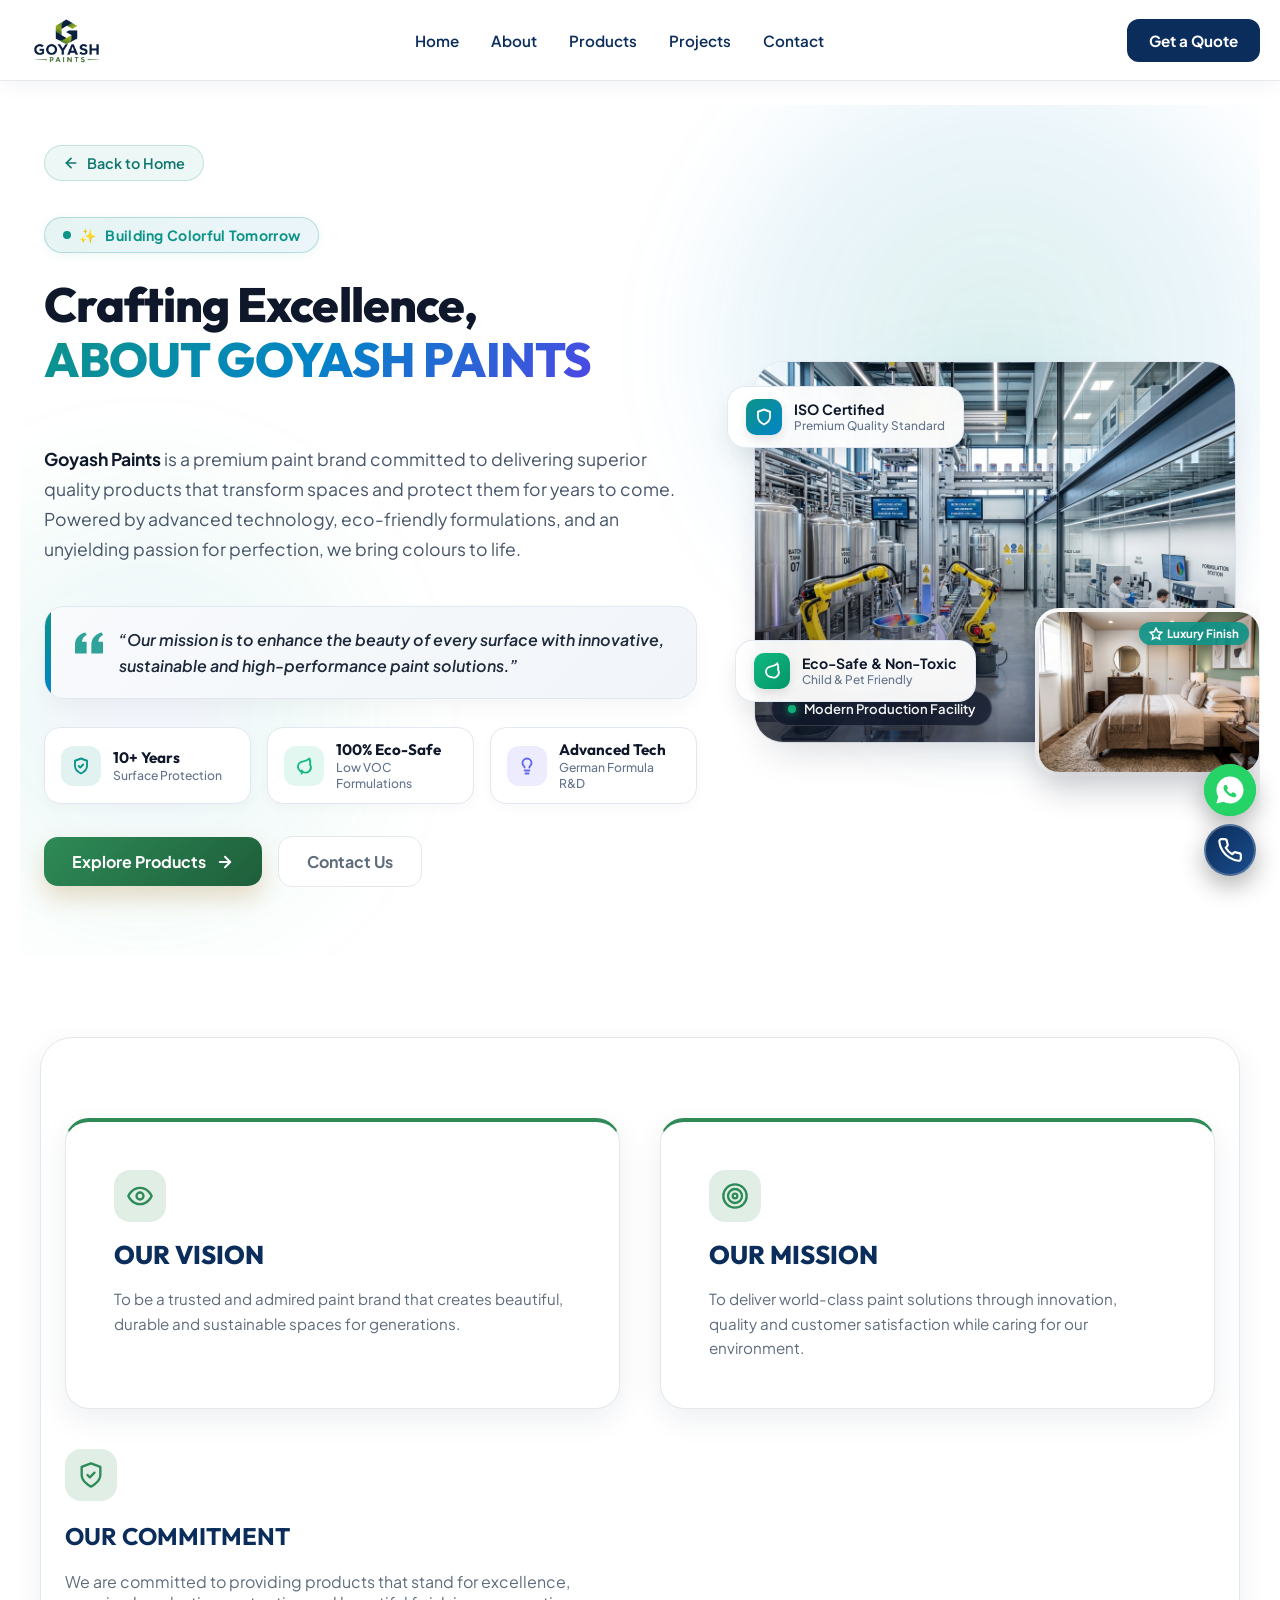
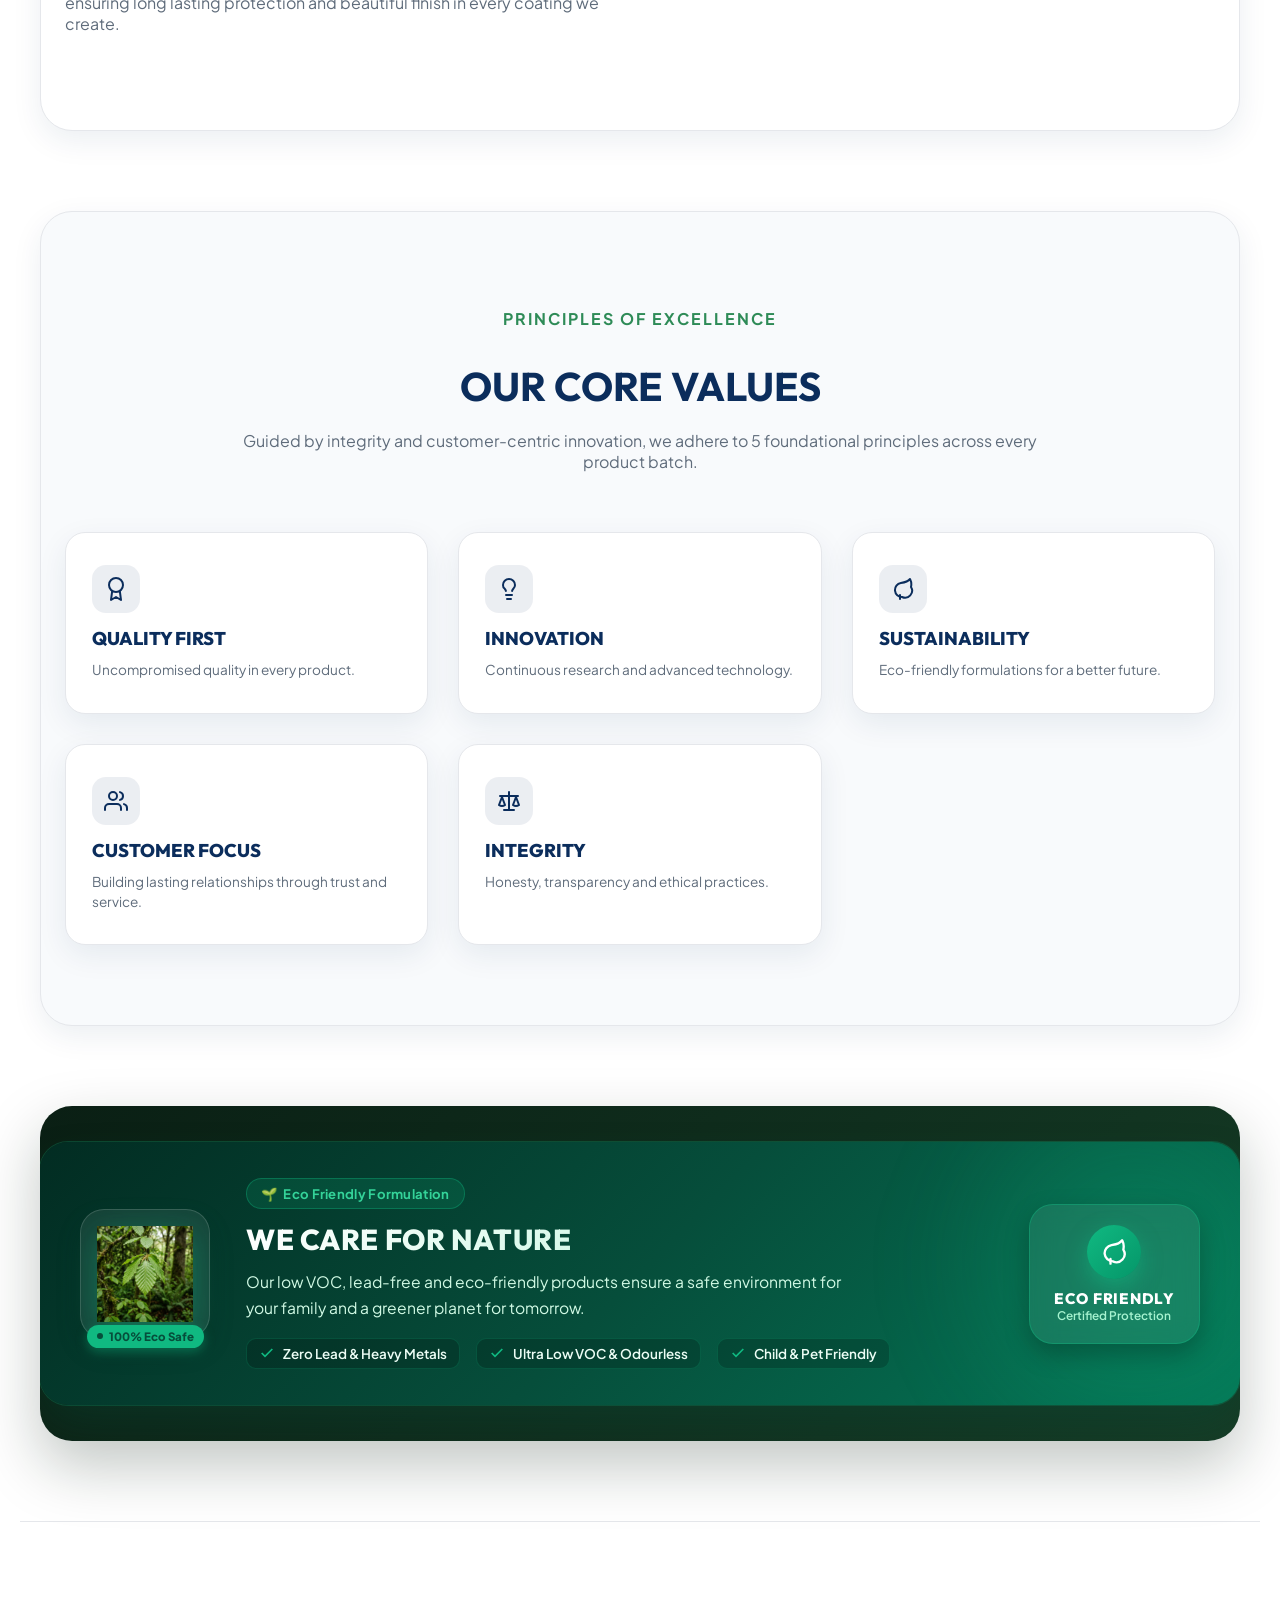
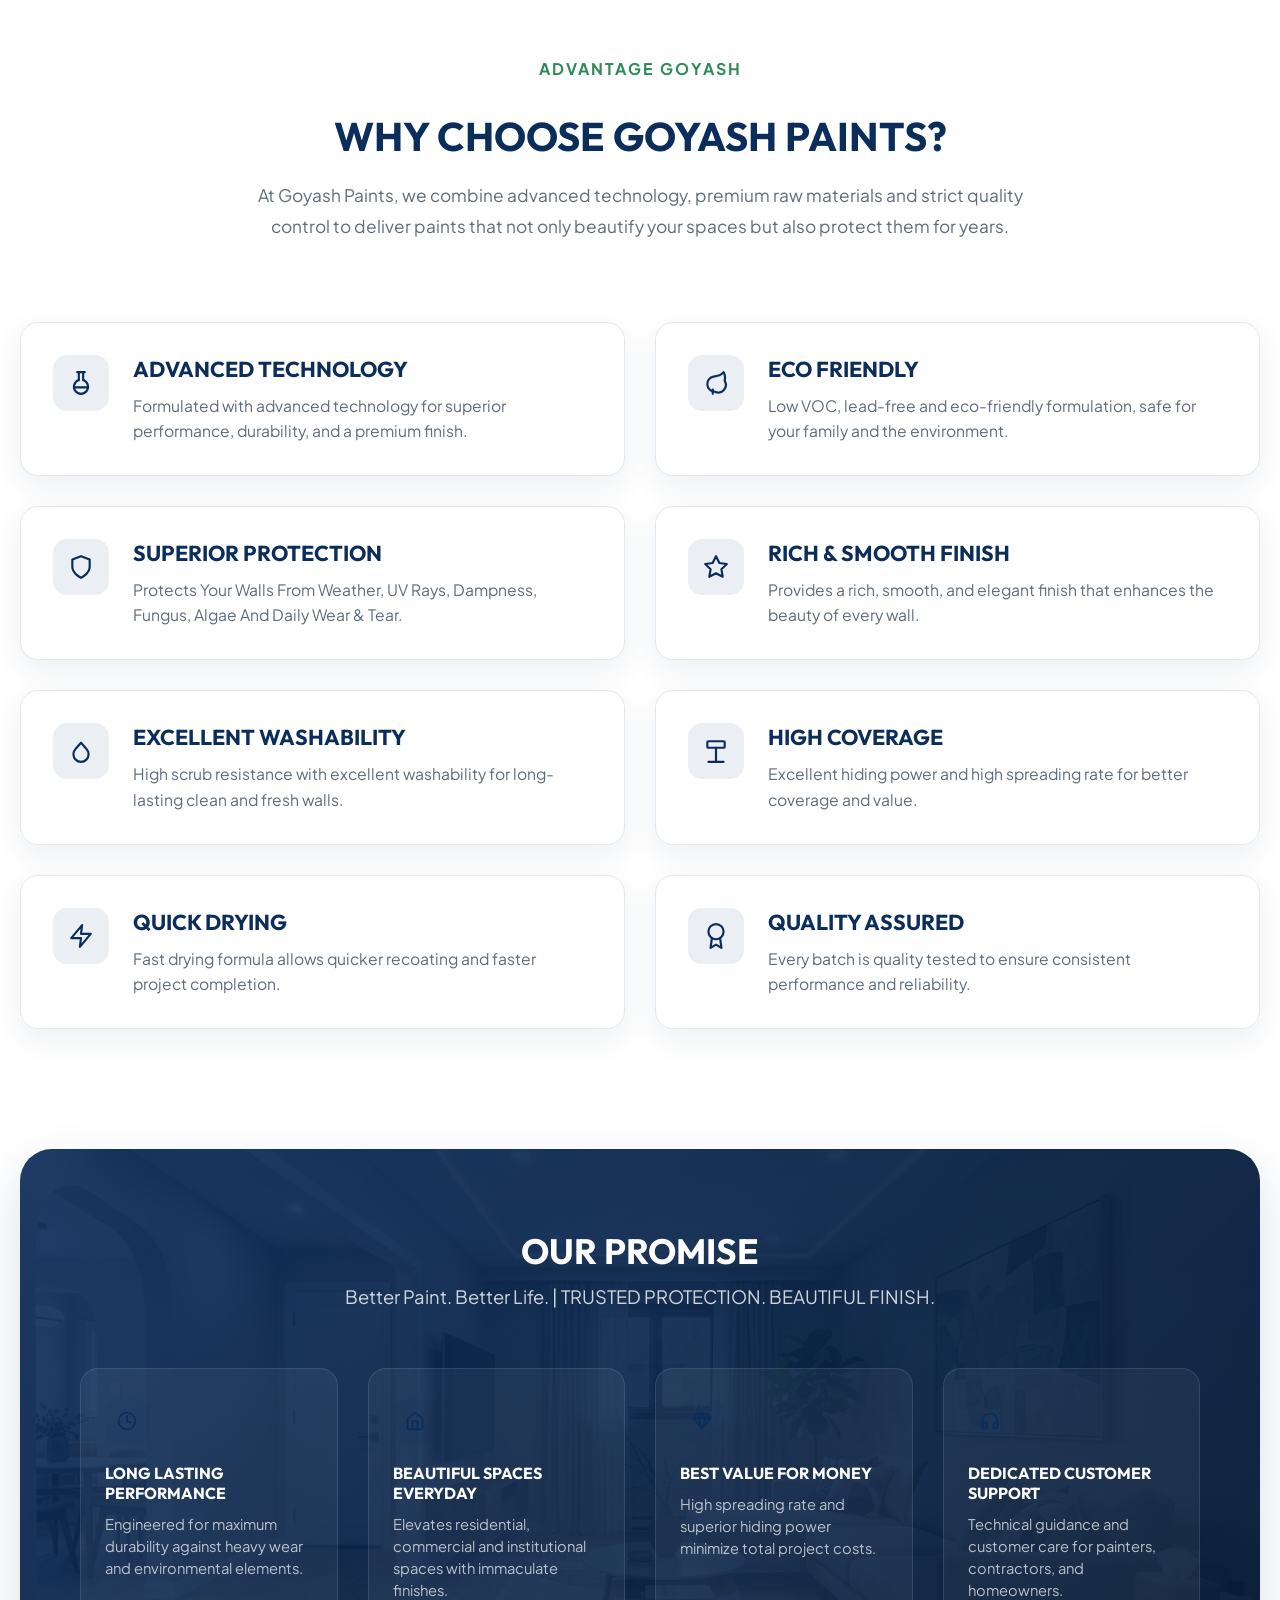
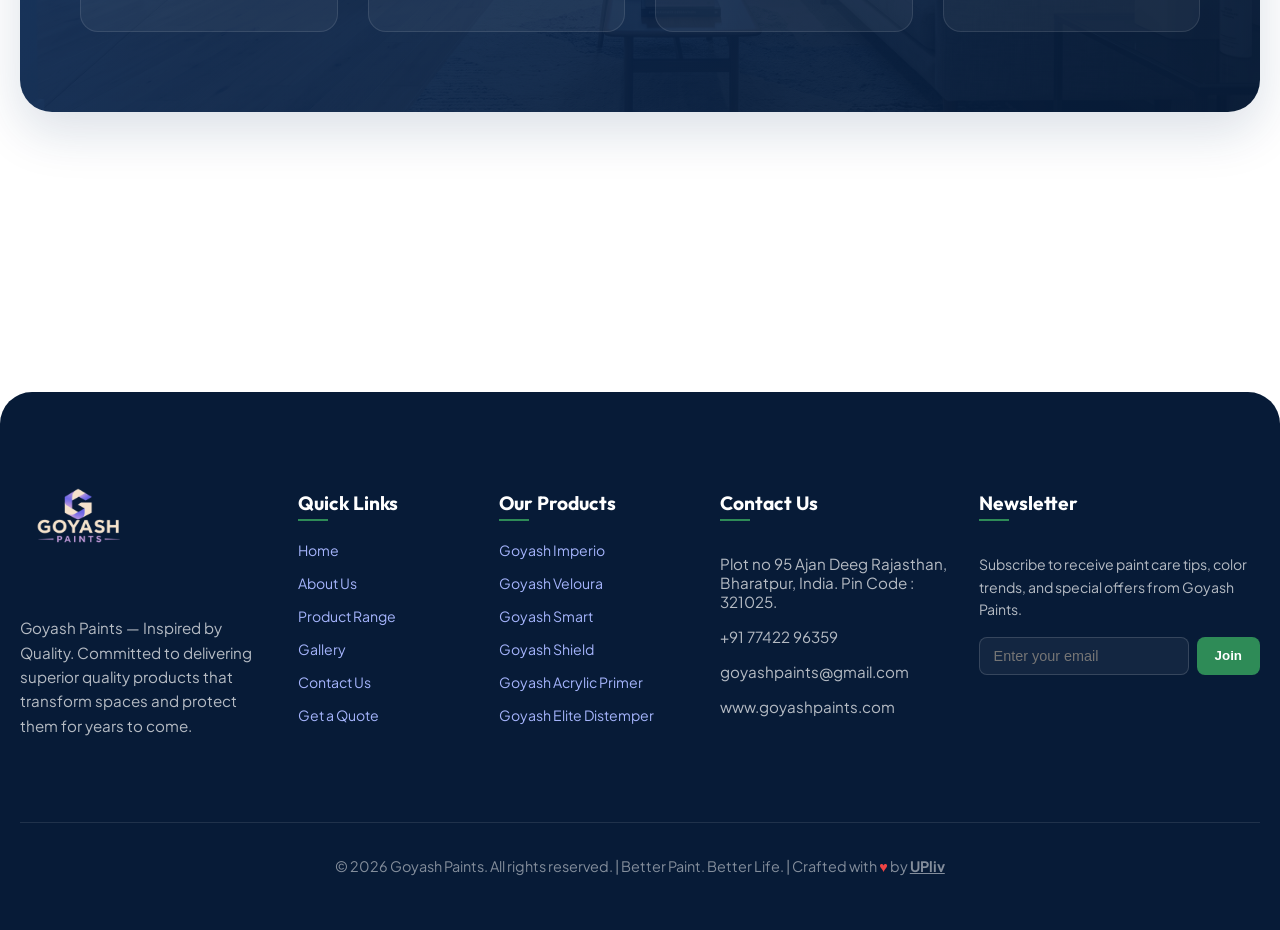
==== commit 1f972259: "Redesign WE CARE FOR NATURE eco-friendly section into modern card format" ====
--- a/about.html
+++ b/about.html
@@ -345,26 +345,61 @@
       </div>
     </section>
 
-    <!-- WE CARE FOR NATURE BANNER (Page 2 PDF) -->
+    <!-- WE CARE FOR NATURE BANNER - Redesigned Modern Format -->
     <section class="sustainability-section" aria-label="We Care For Nature">
-      <div class="nature-banner-large fade-in-card" style="--card-index: 1;">
-        <div class="nature-icon">
-          <svg xmlns="http://www.w3.org/2000/svg" viewBox="0 0 24 24" fill="none" stroke="currentColor" stroke-width="2"
-            stroke-linecap="round" stroke-linejoin="round">
-            <path d="M11 20A7 7 0 0 1 9.8 6.1C15.5 5 17 4.48 19 2c1 2 2 3.5 1 8a7 7 0 0 1-9 10z"></path>
-            <path d="M9 22v-4"></path>
-          </svg>
-        </div>
-        <div class="nature-content">
-          <span class="eyebrow green-eyebrow">Eco Friendly Formulation</span>
-          <h2>WE CARE FOR NATURE</h2>
-          <p>
-            Our low VOC, lead free and eco-friendly products ensure a safe environment for your family and a greener
-            planet for tomorrow.
-          </p>
-        </div>
-        <div class="nature-badge-wrap">
-          <span class="eco-circle-badge">ECO FRIENDLY</span>
+      <div class="nature-banner-redesign fade-in-card" style="--card-index: 1;">
+        <div class="nature-bg-glow"></div>
+        
+        <div class="nature-card-grid">
+          <!-- Left Visual: Image & Glow Badge -->
+          <div class="nature-visual-col">
+            <div class="nature-img-wrap">
+              <img src="sustainability_nature_leaf.png" alt="Eco Friendly Goyash Paints Formulation" class="nature-leaf-img" />
+              <div class="nature-img-badge">
+                <span class="nature-badge-dot"></span>
+                <span>100% Eco Safe</span>
+              </div>
+            </div>
+          </div>
+
+          <!-- Middle Content: Details -->
+          <div class="nature-content-col">
+            <div class="nature-pill-eyebrow">
+              <span class="leaf-icon">🌱</span>
+              <span>Eco Friendly Formulation</span>
+            </div>
+            <h3 class="nature-title">WE CARE FOR NATURE</h3>
+            <p class="nature-desc">
+              Our low VOC, lead-free and eco-friendly products ensure a safe environment for your family and a greener planet for tomorrow.
+            </p>
+            <div class="nature-features-list">
+              <div class="nature-feat-item">
+                <svg xmlns="http://www.w3.org/2000/svg" width="16" height="16" viewBox="0 0 24 24" fill="none" stroke="#10b981" stroke-width="2.5"><polyline points="20 6 9 17 4 12"></polyline></svg>
+                <span>Zero Lead & Heavy Metals</span>
+              </div>
+              <div class="nature-feat-item">
+                <svg xmlns="http://www.w3.org/2000/svg" width="16" height="16" viewBox="0 0 24 24" fill="none" stroke="#10b981" stroke-width="2.5"><polyline points="20 6 9 17 4 12"></polyline></svg>
+                <span>Ultra Low VOC & Odourless</span>
+              </div>
+              <div class="nature-feat-item">
+                <svg xmlns="http://www.w3.org/2000/svg" width="16" height="16" viewBox="0 0 24 24" fill="none" stroke="#10b981" stroke-width="2.5"><polyline points="20 6 9 17 4 12"></polyline></svg>
+                <span>Child & Pet Friendly</span>
+              </div>
+            </div>
+          </div>
+
+          <!-- Right Seal / Badge -->
+          <div class="nature-seal-col">
+            <div class="eco-seal-badge">
+              <div class="seal-icon-glow">
+                <svg xmlns="http://www.w3.org/2000/svg" width="28" height="28" viewBox="0 0 24 24" fill="none" stroke="currentColor" stroke-width="2" stroke-linecap="round" stroke-linejoin="round"><path d="M11 20A7 7 0 0 1 9.8 6.1C15.5 5 17 4.48 19 2c1 2 2 3.5 1 8a7 7 0 0 1-9 10z"></path><path d="M9 22v-4"></path></svg>
+              </div>
+              <div class="seal-text-wrap">
+                <strong class="seal-text-title">ECO FRIENDLY</strong>
+                <span class="seal-text-sub">Certified Protection</span>
+              </div>
+            </div>
+          </div>
         </div>
       </div>
     </section>
--- a/styles.css
+++ b/styles.css
@@ -5491,6 +5491,237 @@
   line-height: 1.4;
 }
 
+/* ==========================================================================
+   Redesigned Nature / Eco Friendly Banner Styles
+   ========================================================================== */
+.nature-banner-redesign {
+  position: relative;
+  background: linear-gradient(135deg, #022c22 0%, #064e3b 50%, #047857 100%);
+  border-radius: 28px;
+  padding: 36px 40px;
+  overflow: hidden;
+  box-shadow: 0 20px 45px -10px rgba(6, 78, 59, 0.35), 0 0 0 1px rgba(16, 185, 129, 0.25);
+  margin-top: 36px;
+  margin-bottom: 36px;
+  color: #ffffff;
+}
+
+.nature-bg-glow {
+  position: absolute;
+  top: -40%;
+  right: -10%;
+  width: 450px;
+  height: 450px;
+  background: radial-gradient(circle, rgba(16, 185, 129, 0.25) 0%, rgba(5, 150, 105, 0) 70%);
+  pointer-events: none;
+  filter: blur(35px);
+}
+
+.nature-card-grid {
+  position: relative;
+  z-index: 1;
+  display: grid;
+  grid-template-columns: auto 1fr auto;
+  gap: 36px;
+  align-items: center;
+}
+
+/* Left Visual Image */
+.nature-visual-col {
+  display: flex;
+  align-items: center;
+  justify-content: center;
+}
+
+.nature-img-wrap {
+  position: relative;
+  width: 130px;
+  height: 130px;
+  border-radius: 24px;
+  background: rgba(255, 255, 255, 0.08);
+  backdrop-filter: blur(10px);
+  border: 1px solid rgba(255, 255, 255, 0.15);
+  display: flex;
+  align-items: center;
+  justify-content: center;
+  padding: 16px;
+  box-shadow: 0 12px 24px rgba(0, 0, 0, 0.2);
+}
+
+.nature-leaf-img {
+  width: 100%;
+  height: 100%;
+  object-fit: contain;
+  filter: drop-shadow(0 8px 16px rgba(16, 185, 129, 0.4));
+  transition: transform 0.4s ease;
+}
+
+.nature-img-wrap:hover .nature-leaf-img {
+  transform: scale(1.08) rotate(3deg);
+}
+
+.nature-img-badge {
+  position: absolute;
+  bottom: -10px;
+  display: inline-flex;
+  align-items: center;
+  gap: 6px;
+  background: #10b981;
+  color: #064e3b;
+  padding: 4px 10px;
+  border-radius: 20px;
+  font-size: 0.72rem;
+  font-weight: 800;
+  box-shadow: 0 4px 12px rgba(16, 185, 129, 0.4);
+  white-space: nowrap;
+}
+
+.nature-badge-dot {
+  width: 6px;
+  height: 6px;
+  background-color: #064e3b;
+  border-radius: 50%;
+}
+
+/* Middle Content */
+.nature-content-col {
+  display: flex;
+  flex-direction: column;
+  gap: 12px;
+}
+
+.nature-pill-eyebrow {
+  display: inline-flex;
+  align-items: center;
+  gap: 6px;
+  align-self: flex-start;
+  background: rgba(16, 185, 129, 0.15);
+  border: 1px solid rgba(16, 185, 129, 0.35);
+  color: #34d399;
+  padding: 6px 14px;
+  border-radius: 30px;
+  font-size: 0.82rem;
+  font-weight: 700;
+  letter-spacing: 0.3px;
+}
+
+.nature-title {
+  font-family: 'Outfit', sans-serif;
+  font-size: 1.8rem;
+  font-weight: 800;
+  color: #ffffff;
+  margin: 0;
+  letter-spacing: 0.02em;
+  background: linear-gradient(135deg, #ffffff 0%, #a7f3d0 100%);
+  -webkit-background-clip: text;
+  -webkit-text-fill-color: transparent;
+}
+
+.nature-desc {
+  font-size: 0.98rem;
+  line-height: 1.6;
+  color: #d1fae5;
+  margin: 0;
+  max-width: 620px;
+}
+
+.nature-features-list {
+  display: flex;
+  flex-wrap: wrap;
+  gap: 16px;
+  margin-top: 6px;
+}
+
+.nature-feat-item {
+  display: flex;
+  align-items: center;
+  gap: 8px;
+  background: rgba(0, 0, 0, 0.18);
+  padding: 6px 12px;
+  border-radius: 10px;
+  font-size: 0.84rem;
+  font-weight: 600;
+  color: #ecfdf5;
+  border: 1px solid rgba(16, 185, 129, 0.2);
+}
+
+/* Right Seal */
+.nature-seal-col {
+  display: flex;
+  align-items: center;
+  justify-content: center;
+}
+
+.eco-seal-badge {
+  display: flex;
+  flex-direction: column;
+  align-items: center;
+  justify-content: center;
+  gap: 10px;
+  padding: 20px 24px;
+  background: rgba(255, 255, 255, 0.07);
+  backdrop-filter: blur(12px);
+  border: 1px solid rgba(16, 185, 129, 0.4);
+  border-radius: 24px;
+  text-align: center;
+  box-shadow: 0 10px 25px rgba(0, 0, 0, 0.25);
+  transition: transform 0.3s ease, border-color 0.3s ease;
+}
+
+.eco-seal-badge:hover {
+  transform: translateY(-3px) scale(1.02);
+  border-color: #34d399;
+}
+
+.seal-icon-glow {
+  width: 54px;
+  height: 54px;
+  border-radius: 50%;
+  background: linear-gradient(135deg, #10b981 0%, #059669 100%);
+  color: #ffffff;
+  display: flex;
+  align-items: center;
+  justify-content: center;
+  box-shadow: 0 8px 20px rgba(16, 185, 129, 0.5);
+}
+
+.seal-text-wrap {
+  display: flex;
+  flex-direction: column;
+}
+
+.seal-text-title {
+  font-family: 'Outfit', sans-serif;
+  font-size: 0.95rem;
+  font-weight: 800;
+  color: #ffffff;
+  letter-spacing: 0.05em;
+}
+
+.seal-text-sub {
+  font-size: 0.74rem;
+  color: #a7f3d0;
+  font-weight: 600;
+}
+
+/* Responsive Styles for Nature Redesign Banner */
+@media (max-width: 992px) {
+  .nature-card-grid {
+    grid-template-columns: 1fr;
+    gap: 24px;
+    text-align: center;
+  }
+  .nature-pill-eyebrow {
+    align-self: center;
+  }
+  .nature-features-list {
+    justify-content: center;
+  }
+  .nature-desc {
+    margin: 0 auto;
+  }
+}
+
 .nature-banner, .nature-banner-large {
   display: flex;
   align-items: center;
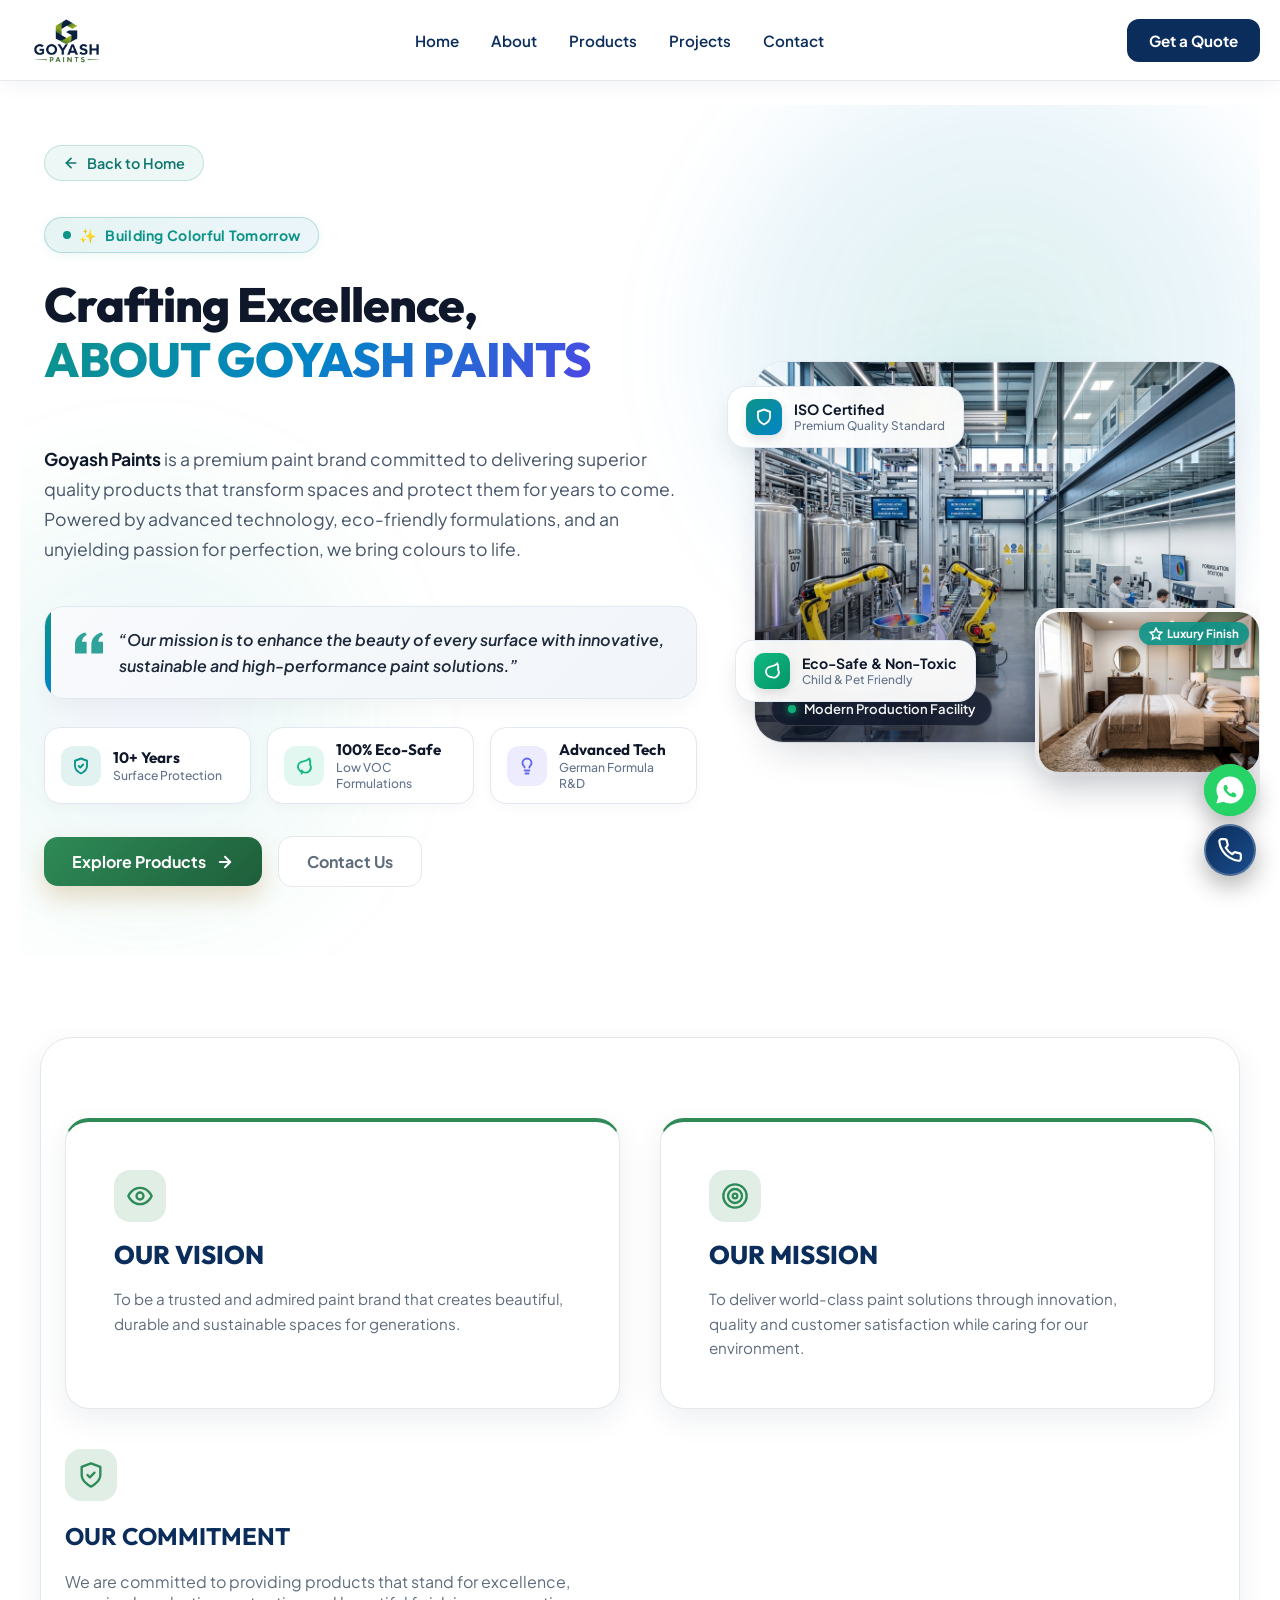
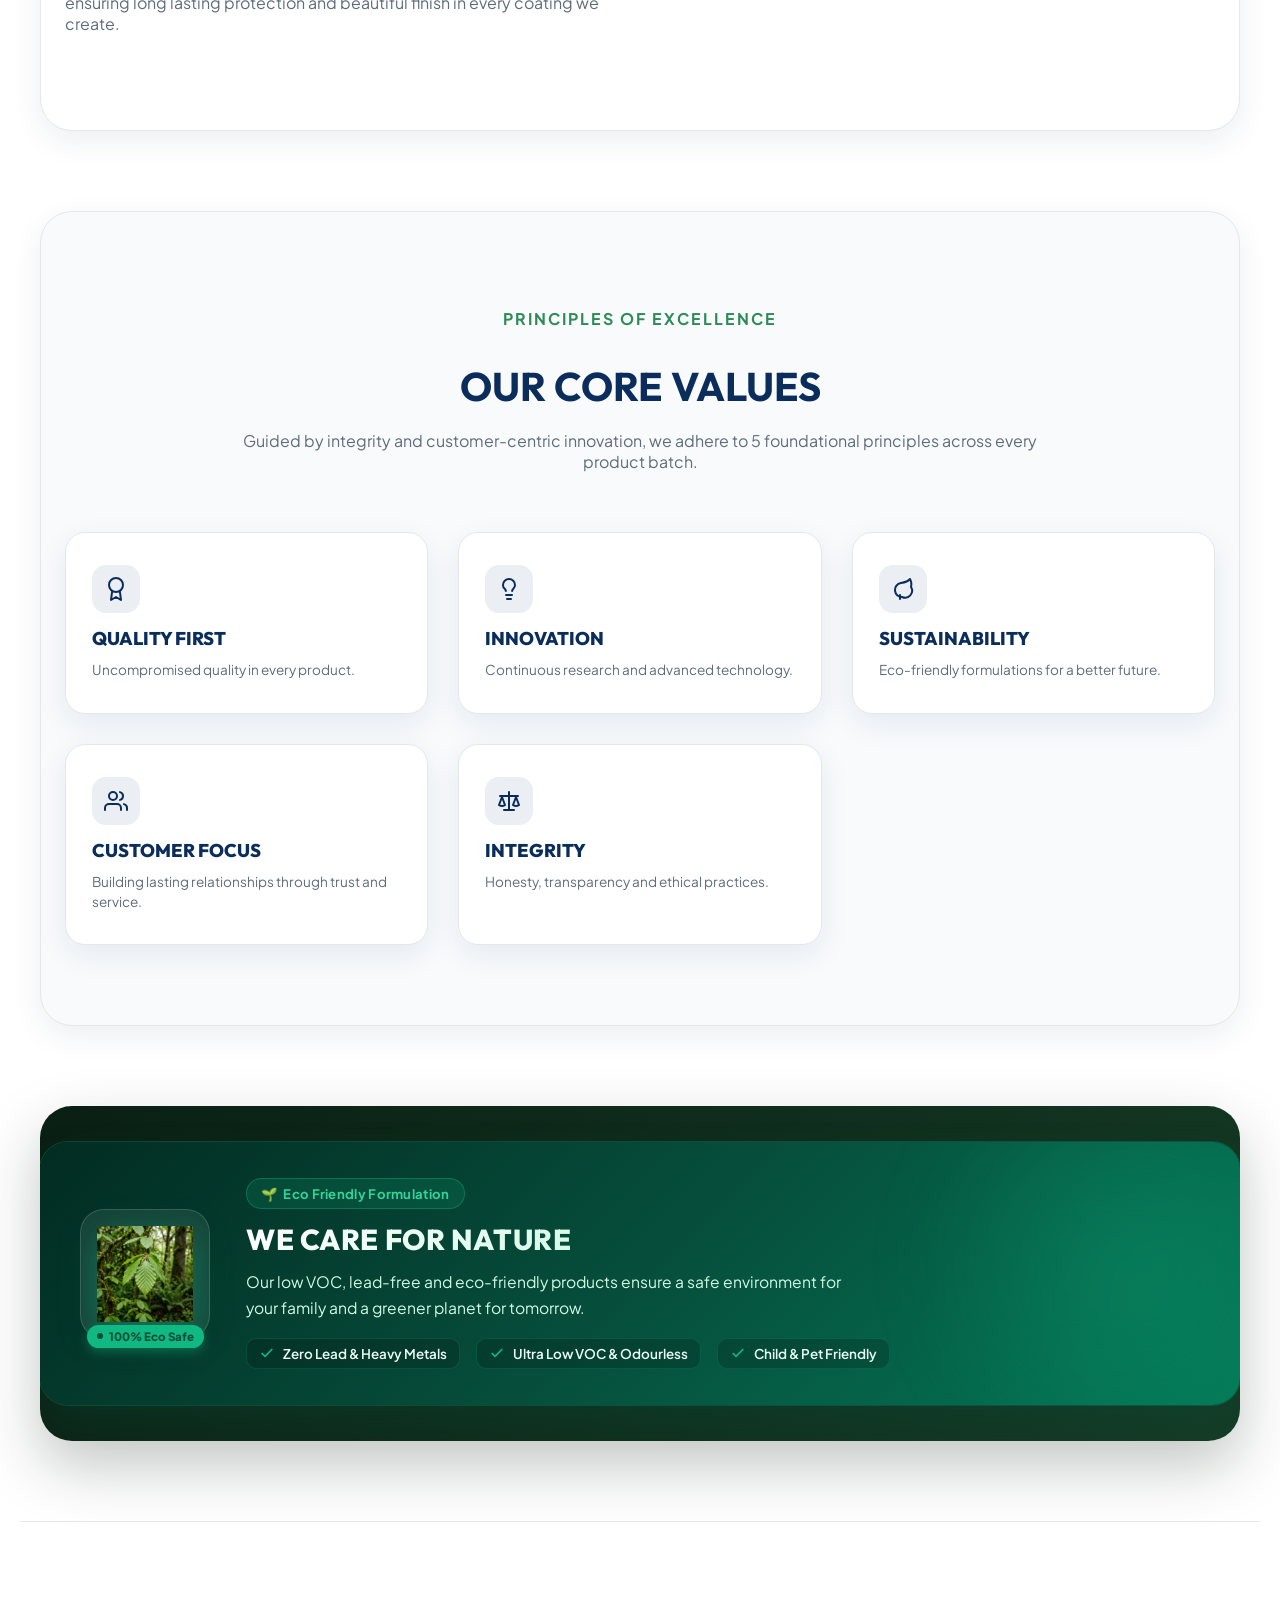
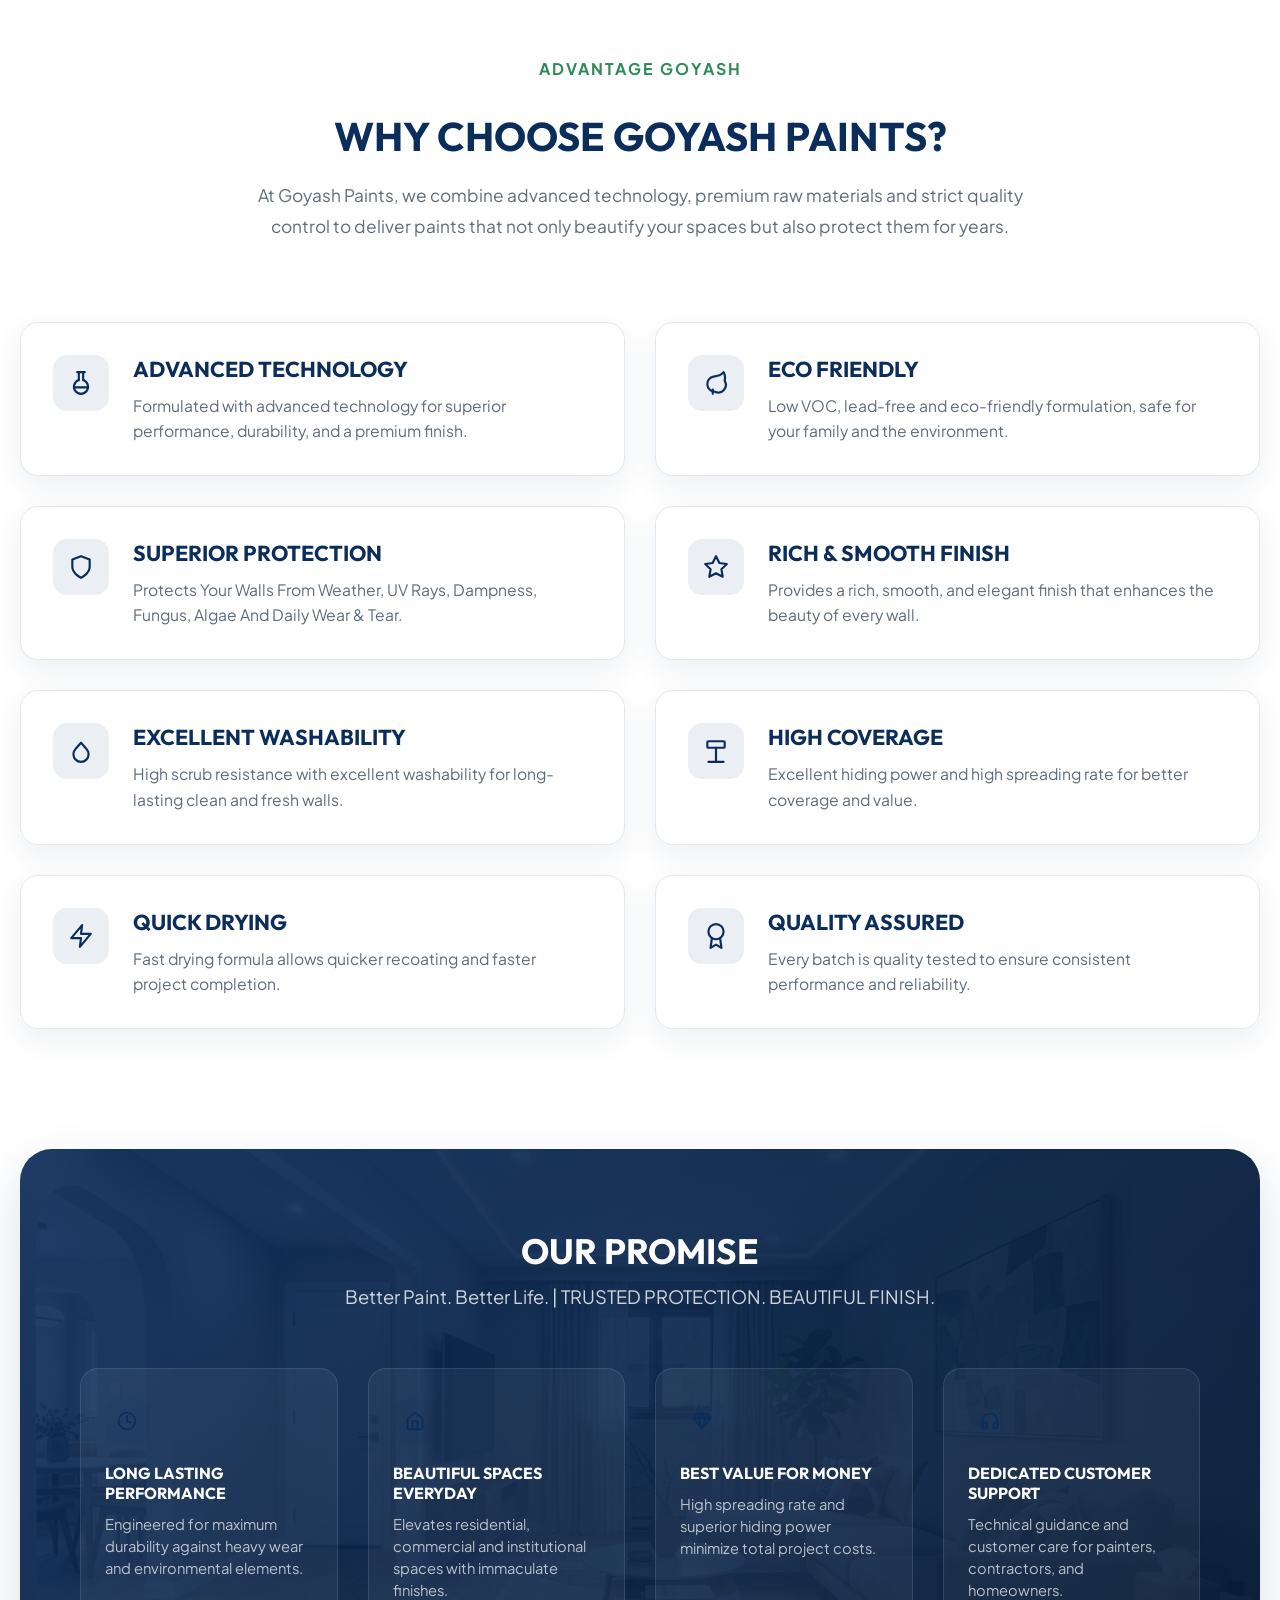
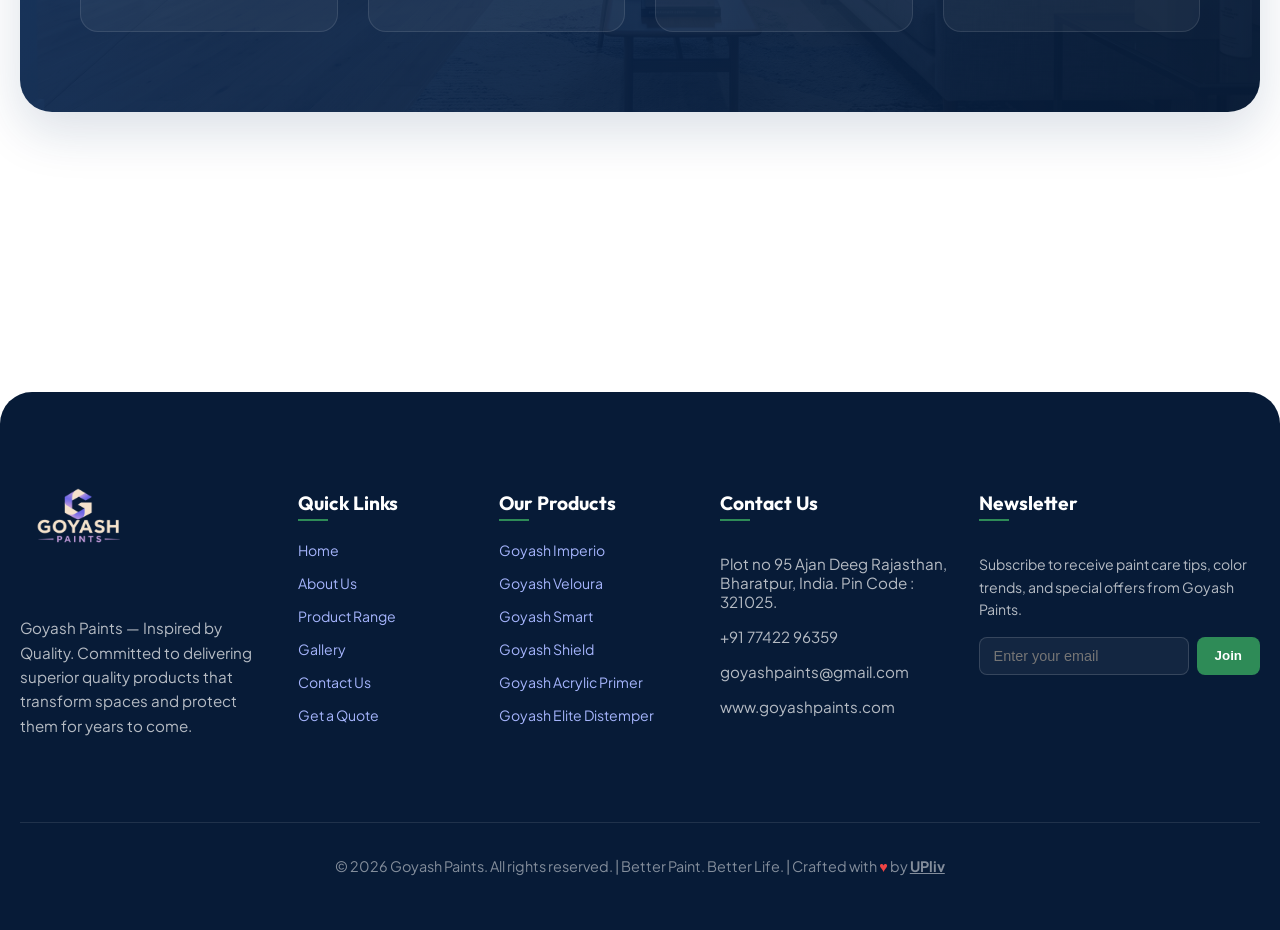
==== commit dc8a89ac: "Add mobile toggle navigation button and responsive menu drawer across all pages" ====
--- a/about.html
+++ b/about.html
@@ -24,6 +24,13 @@
         <a href="index.html" class="nav-logo" aria-label="Goyash Paints Home">
           <img src="original-logo.jpeg" alt="Goyash Paints Logo" class="logo-img" />
         </a>
+
+        <button class="nav-toggle" id="nav-toggle" aria-label="Toggle Navigation Menu" aria-expanded="false">
+          <span class="hamburger-bar"></span>
+          <span class="hamburger-bar"></span>
+          <span class="hamburger-bar"></span>
+        </button>
+
         <ul class="nav-menu">
           <li><a href="index.html">Home</a></li>
           <li><a href="about.html" class="active">About</a></li>
--- a/styles.css
+++ b/styles.css
@@ -62,8 +62,10 @@
 
 .eyebrow {
   display: inline-flex;
+  align-items: center;
+  gap: 8px;
   margin: 0 0 14px;
-  padding: 8px 12px;
+  padding: 8px 14px;
   border-radius: 999px;
   background: rgba(214, 162, 74, 0.16);
   color: var(--accent-dark);
@@ -71,6 +73,9 @@
   font-weight: 700;
   letter-spacing: 0.04em;
   text-transform: uppercase;
+  white-space: nowrap;
+  max-width: 100%;
+  box-sizing: border-box;
 }
 
 h1 {
@@ -124,16 +129,28 @@
 .hero-badges {
   display: flex;
   flex-wrap: wrap;
-  gap: 10px;
+  gap: 8px;
 }
 
 .hero-badges span {
-  padding: 8px 12px;
+  display: inline-flex;
+  align-items: center;
+  gap: 6px;
+  padding: 5px 11px;
   border-radius: 999px;
-  background: rgba(7, 17, 31, 0.04);
+  background: rgba(7, 17, 31, 0.05);
+  border: 1px solid rgba(7, 17, 31, 0.08);
   color: var(--text);
-  font-size: 0.92rem;
+  font-size: 0.78rem;
   font-weight: 600;
+  white-space: nowrap;
+}
+
+.hero-badges span svg {
+  width: 13px;
+  height: 13px;
+  stroke: var(--secondary);
+  flex-shrink: 0;
 }
 
 .product-hero-section {
@@ -212,14 +229,15 @@
 
 .hero-product-badge {
   align-self: flex-end;
-  padding: 6px 14px;
+  padding: 4px 10px;
   border-radius: 99px;
-  font-size: 0.75rem;
+  font-size: 0.68rem;
   font-weight: 700;
   color: white;
-  letter-spacing: 0.5px;
+  letter-spacing: 0.4px;
   text-transform: uppercase;
-  box-shadow: 0 4px 12px rgba(0, 0, 0, 0.12);
+  box-shadow: 0 2px 8px rgba(0, 0, 0, 0.12);
+  white-space: nowrap;
 }
 
 .hero-product-img-wrap {
@@ -378,32 +396,48 @@
 
 .trust-strip {
   display: grid;
-  grid-template-columns: repeat(5, minmax(0, 1fr));
-  gap: 12px;
-  margin-top: 22px;
-  padding: 18px;
-  border-radius: 22px;
+  grid-template-columns: repeat(6, 1fr);
+  gap: 10px;
+  margin-top: 20px;
+  padding: 12px 14px;
+  border-radius: 18px;
   background: var(--surface);
   border: 1px solid var(--border);
-  box-shadow: 0 16px 32px rgba(7, 17, 31, 0.07);
+  box-shadow: 0 10px 24px rgba(7, 17, 31, 0.05);
 }
 
 .trust-item {
-  padding: 14px 10px;
+  display: flex;
+  align-items: center;
+  justify-content: center;
+  gap: 8px;
+  padding: 8px 12px;
   text-align: center;
-  border-radius: 16px;
+  border-radius: 12px;
   background: linear-gradient(135deg, var(--primary) 0%, #1e4d8a 100%);
   color: #ffffff;
-  font-size: 0.96rem;
+  font-size: 0.8rem;
   font-weight: 700;
+  white-space: nowrap;
   transition: all 0.3s ease;
-  box-shadow: 0 4px 15px rgba(11, 45, 92, 0.15);
+  box-shadow: 0 3px 10px rgba(11, 45, 92, 0.12);
+}
+
+.trust-item svg {
+  width: 15px;
+  height: 15px;
+  stroke: #3ebd7c;
+  flex-shrink: 0;
+}
+
+.trust-item span {
+  white-space: nowrap;
 }
 
 .trust-item:hover {
   background: linear-gradient(135deg, var(--secondary) 0%, #3ebd7c 100%);
-  transform: translateY(-3px);
-  box-shadow: 0 8px 25px rgba(46, 139, 87, 0.25);
+  transform: translateY(-2px);
+  box-shadow: 0 6px 18px rgba(46, 139, 87, 0.25);
 }
 
 @media (max-width: 980px) {
@@ -461,8 +495,38 @@
   }
 
   .trust-strip {
-    grid-template-columns: 1fr 1fr;
-    padding: 14px;
+    grid-template-columns: repeat(2, 1fr) !important;
+    gap: 8px !important;
+    padding: 10px !important;
+    border-radius: 16px !important;
+  }
+
+  .trust-item {
+    display: flex !important;
+    flex-direction: row !important;
+    align-items: center !important;
+    justify-content: center !important;
+    gap: 6px !important;
+    padding: 6px 10px !important;
+    height: 36px !important;
+    min-height: 36px !important;
+    border-radius: 10px !important;
+    font-size: 0.74rem !important;
+    font-weight: 700 !important;
+    white-space: nowrap !important;
+    box-sizing: border-box !important;
+  }
+
+  .trust-item svg {
+    width: 13px !important;
+    height: 13px !important;
+    flex-shrink: 0 !important;
+  }
+
+  .trust-item span {
+    white-space: nowrap !important;
+    overflow: hidden !important;
+    text-overflow: ellipsis !important;
   }
 }
 
@@ -491,6 +555,56 @@
   display: flex;
   align-items: center;
   justify-content: space-between;
+  position: relative;
+}
+
+/* ── Mobile Navigation Toggle Button ── */
+.nav-toggle {
+  display: none;
+  flex-direction: column;
+  justify-content: center;
+  align-items: center;
+  gap: 5px;
+  width: 42px;
+  height: 42px;
+  padding: 0;
+  border-radius: 12px;
+  background: rgba(11, 45, 92, 0.05);
+  border: 1px solid rgba(11, 45, 92, 0.12);
+  cursor: pointer;
+  z-index: 1001;
+  transition: all 0.3s cubic-bezier(0.4, 0, 0.2, 1);
+}
+
+.hamburger-bar {
+  display: block;
+  width: 20px;
+  height: 2px;
+  background-color: var(--primary);
+  border-radius: 2px;
+  transition: all 0.3s cubic-bezier(0.4, 0, 0.2, 1);
+  transform-origin: center;
+}
+
+/* Animated Morphing X Close State */
+.nav-toggle.active {
+  background: rgba(13, 148, 136, 0.15);
+  border-color: rgba(13, 148, 136, 0.3);
+}
+
+.nav-toggle.active .hamburger-bar:nth-child(1) {
+  transform: translateY(7px) rotate(45deg);
+  background-color: #0d9488;
+}
+
+.nav-toggle.active .hamburger-bar:nth-child(2) {
+  opacity: 0;
+  transform: scaleX(0);
+}
+
+.nav-toggle.active .hamburger-bar:nth-child(3) {
+  transform: translateY(-7px) rotate(-45deg);
+  background-color: #0d9488;
 }
 
 .nav-logo {
@@ -557,6 +671,70 @@
 .nav-actions {
   display: flex;
   align-items: center;
+}
+
+/* Responsive Mobile Navigation Drawer */
+@media (max-width: 768px) {
+  .nav-toggle {
+    display: flex !important;
+  }
+
+  .nav-menu {
+    position: absolute;
+    top: calc(100% + 12px);
+    left: 0;
+    right: 0;
+    background: rgba(255, 255, 255, 0.98);
+    backdrop-filter: blur(20px);
+    -webkit-backdrop-filter: blur(20px);
+    padding: 16px 20px 22px;
+    border-radius: 20px;
+    border: 1px solid var(--border);
+    box-shadow: 0 20px 40px rgba(7, 17, 31, 0.15);
+    flex-direction: column;
+    gap: 6px;
+    transform: translateY(-12px);
+    opacity: 0;
+    visibility: hidden;
+    pointer-events: none;
+    transition: all 0.3s cubic-bezier(0.4, 0, 0.2, 1);
+    z-index: 999;
+  }
+
+  .nav-menu.active {
+    transform: translateY(0);
+    opacity: 1;
+    visibility: visible;
+    pointer-events: auto;
+  }
+
+  .nav-menu li {
+    width: 100%;
+  }
+
+  .nav-menu a {
+    display: flex;
+    align-items: center;
+    width: 100%;
+    padding: 11px 16px;
+    border-radius: 12px;
+    font-size: 0.95rem;
+    font-weight: 700;
+    color: #0f172a;
+    transition: all 0.2s ease;
+    box-sizing: border-box;
+  }
+
+  .nav-menu a:hover,
+  .nav-menu a.active {
+    background: rgba(13, 148, 136, 0.1);
+    color: #0d9488;
+    padding-left: 20px;
+  }
+
+  .nav-menu a::after {
+    display: none;
+  }
 }
 
 .btn-nav {
@@ -778,12 +956,15 @@
   color: rgba(255, 255, 255, 0.5);
 }
 
-/* ── Splash Screen ── */
+/* ── Splash Screen (Responsive & Mobile-Optimized) ── */
 #splash-screen {
   position: fixed;
   inset: 0;
+  width: 100vw;
+  height: 100vh;
+  height: 100dvh;
   z-index: 99999;
-  background: #000;
+  background: #000000;
   display: flex;
   align-items: center;
   justify-content: center;
@@ -807,16 +988,37 @@
   object-position: center;
 }
 
-/* Dark gradient overlay so skip button is readable */
+/* Mobile Screen Fit: Compress video to fit mobile screen fully without cropping */
+@media (max-width: 768px) {
+  #splash-screen {
+    justify-content: center;
+    padding: 0 12px;
+  }
+
+  #splash-video {
+    position: relative;
+    inset: auto;
+    width: 100%;
+    max-width: 100%;
+    height: auto;
+    max-height: 72vh;
+    object-fit: contain;
+    aspect-ratio: 16 / 9;
+    border-radius: 14px;
+    box-shadow: 0 12px 36px rgba(0, 0, 0, 0.85);
+  }
+}
+
+/* Dark gradient overlay so skip button & logo are readable on mobile */
 #splash-screen::after {
   content: '';
   position: absolute;
   inset: 0;
   background: linear-gradient(
     to bottom,
-    rgba(0,0,0,0.15) 0%,
+    rgba(0,0,0,0.25) 0%,
     rgba(0,0,0,0.0) 50%,
-    rgba(0,0,0,0.55) 100%
+    rgba(0,0,0,0.6) 100%
   );
   pointer-events: none;
 }
@@ -828,45 +1030,45 @@
   left: 0;
   height: 3px;
   width: 0%;
-  background: #a3e635;
-  z-index: 2;
-  transition: width linear;
-}
-
-/* Skip button */
+  background: #10b981;
+  z-index: 5;
+  transition: width 0.25s linear;
+}
+
+/* Skip button optimized for mobile touch targets */
 #splash-skip {
   position: absolute;
-  bottom: 32px;
-  right: 20px;
-  z-index: 3;
-  background: rgba(255, 255, 255, 0.15);
-  backdrop-filter: blur(8px);
-  -webkit-backdrop-filter: blur(8px);
+  bottom: calc(24px + env(safe-area-inset-bottom, 0px));
+  right: 18px;
+  z-index: 10;
+  background: rgba(15, 23, 42, 0.65);
+  backdrop-filter: blur(10px);
+  -webkit-backdrop-filter: blur(10px);
   border: 1px solid rgba(255, 255, 255, 0.3);
-  color: #fff;
+  color: #ffffff;
   font-family: 'Outfit', sans-serif;
   font-size: 0.85rem;
-  font-weight: 600;
+  font-weight: 700;
   letter-spacing: 0.04em;
   padding: 10px 22px;
-  border-radius: 100px;
+  border-radius: 50px;
   cursor: pointer;
-  transition: background 0.2s ease, transform 0.2s ease;
-}
-
-#splash-skip:hover,
+  box-shadow: 0 4px 16px rgba(0, 0, 0, 0.3);
+  transition: all 0.2s ease;
+}
+
 #splash-skip:active {
-  background: rgba(163, 230, 53, 0.3);
-  transform: scale(1.04);
-}
-
-/* Logo watermark on splash */
+  background: rgba(16, 185, 129, 0.5);
+  transform: scale(0.96);
+}
+
+/* Logo watermark on mobile splash */
 #splash-logo {
   position: absolute;
-  top: 24px;
+  top: calc(24px + env(safe-area-inset-top, 0px));
   left: 50%;
   transform: translateX(-50%);
-  z-index: 3;
+  z-index: 10;
   display: flex;
   align-items: center;
   gap: 8px;
@@ -874,31 +1076,16 @@
 
 #splash-logo span {
   font-family: 'Outfit', sans-serif;
-  font-size: 1.4rem;
+  font-size: 1.3rem;
   font-weight: 800;
-  color: #fff;
-  letter-spacing: 0.02em;
+  color: #ffffff;
+  letter-spacing: 0.03em;
+  text-shadow: 0 2px 8px rgba(0, 0, 0, 0.6);
 }
 
 #splash-logo span em {
-  color: #a3e635;
+  color: #34d399;
   font-style: normal;
-}
-
-/* Mobile-first: ensure portrait video fills well on mobile */
-@media (max-width: 600px) {
-  #splash-video {
-    object-position: center center;
-  }
-  #splash-skip {
-    bottom: 24px;
-    right: 16px;
-    font-size: 0.8rem;
-    padding: 9px 18px;
-  }
-  #splash-logo span {
-    font-size: 1.2rem;
-  }
 }
 
 /* ── Floating Action Buttons ── */
@@ -1629,6 +1816,7 @@
   padding: 18px 16px;
   border-bottom: 1px solid var(--border);
   font-size: 0.95rem;
+  white-space: nowrap;
 }
 
 .detailed-comparison-table th {
@@ -1791,11 +1979,33 @@
 
 @media (max-width: 768px) {
   .comparison-table-container {
-    padding: 24px;
-  }
-  .detailed-comparison-table th, .detailed-comparison-table td {
-    padding: 12px 10px;
-    font-size: 0.88rem;
+    padding: 12px 10px !important;
+    border-radius: 16px !important;
+  }
+  .table-responsive,
+  .p-tech-table-wrap {
+    overflow-x: auto !important;
+    display: block !important;
+    width: 100% !important;
+    border-radius: 12px;
+  }
+  .detailed-comparison-table,
+  .tech-spec-table {
+    width: auto !important;
+    min-width: 100% !important;
+  }
+  .detailed-comparison-table th, 
+  .detailed-comparison-table td,
+  .tech-spec-table th,
+  .tech-spec-table td {
+    padding: 8px 12px !important;
+    font-size: 0.78rem !important;
+    white-space: nowrap !important;
+    height: 36px !important;
+  }
+  .detailed-comparison-table th {
+    font-size: 0.8rem !important;
+    padding: 9px 12px !important;
   }
   .recommendation-grid {
     grid-template-columns: 1fr;
@@ -6202,3 +6412,152 @@
   }
 }
 
+/* ==========================================================================
+   GLOBAL MOBILE VIEW TYPOGRAPHY & COMPACT SINGLE-LINE CTA BUTTON STYLES
+   (Applied across all pages for max-width: 768px)
+   ========================================================================== */
+@media (max-width: 768px) {
+  /* 1. Mobile Text Sizes: Compact, Balanced & Visually Appealing */
+  h1, 
+  .hero-title, 
+  .about-hero-title, 
+  .page-title {
+    font-size: 1.75rem !important;
+    line-height: 1.25 !important;
+    letter-spacing: -0.01em !important;
+  }
+
+  h2, 
+  .section-title, 
+  .catalog-title, 
+  .sustainability-title, 
+  .different-header .section-title,
+  .why-choose-header .section-title {
+    font-size: 1.4rem !important;
+    line-height: 1.3 !important;
+    margin-bottom: 8px !important;
+  }
+
+  h3, 
+  .card-title, 
+  .feature-title, 
+  .product-title, 
+  .diff-card h3,
+  .value-card h4 {
+    font-size: 1.08rem !important;
+    line-height: 1.35 !important;
+  }
+
+  h4, h5, h6 {
+    font-size: 0.96rem !important;
+    line-height: 1.4 !important;
+  }
+
+  p, 
+  .hero-lead, 
+  .hero-copy, 
+  .about-hero-lead, 
+  .section-description, 
+  .card-desc, 
+  .diff-card p, 
+  .feature-content p, 
+  .footer-about {
+    font-size: 0.88rem !important;
+    line-height: 1.55 !important;
+  }
+
+  .eyebrow, 
+  .section-eyebrow, 
+  .badge, 
+  .pill, 
+  .about-hero-badge, 
+  .nature-pill-eyebrow, 
+  .green-eyebrow {
+    font-size: 0.75rem !important;
+    padding: 4px 11px !important;
+    white-space: nowrap !important;
+    display: inline-flex !important;
+    align-items: center !important;
+  }
+
+  .hero-badges span {
+    font-size: 0.72rem !important;
+    padding: 4px 9px !important;
+    gap: 4px !important;
+  }
+
+  .hero-badges span svg {
+    width: 12px !important;
+    height: 12px !important;
+  }
+
+  /* 2. Mobile CTA Buttons: Single-Lined Text & Small Compact Size across All Pages */
+  .btn,
+  .btn-primary,
+  .btn-secondary,
+  .btn-hero,
+  .btn-hero-3d,
+  .btn-hero-modern,
+  .btn-nav,
+  .btn-quote,
+  .btn-catalog,
+  .cta-button,
+  .card-cta,
+  .hero-actions .btn,
+  .about-hero-actions .btn,
+  .nav-actions .btn-nav,
+  .project-card .btn,
+  .product-card .btn,
+  a.btn,
+  button.btn {
+    white-space: nowrap !important;
+    font-size: 0.82rem !important;
+    padding: 8px 16px !important;
+    height: auto !important;
+    min-height: 36px !important;
+    border-radius: 10px !important;
+    gap: 6px !important;
+    display: inline-flex !important;
+    align-items: center !important;
+    justify-content: center !important;
+    flex-shrink: 0 !important;
+    width: auto !important;
+    max-width: 100% !important;
+    box-sizing: border-box !important;
+  }
+
+  /* SVG Icons in Buttons */
+  .btn svg,
+  .btn-hero-modern svg,
+  .btn-nav svg {
+    width: 14px !important;
+    height: 14px !important;
+    flex-shrink: 0 !important;
+  }
+
+  /* Button Action Containers: Side by Side Single-Line Layout on Mobile */
+  .hero-actions,
+  .about-hero-actions,
+  .cta-actions,
+  .nav-actions,
+  .card-actions,
+  .button-group {
+    display: flex !important;
+    flex-direction: row !important;
+    flex-wrap: wrap !important;
+    align-items: center !important;
+    justify-content: flex-start !important;
+    gap: 10px !important;
+  }
+
+  /* Ensure card action footers keep buttons inline */
+  .card-cta-row,
+  .catalog-card-footer {
+    display: flex !important;
+    flex-direction: row !important;
+    align-items: center !important;
+    justify-content: space-between !important;
+    gap: 8px !important;
+  }
+}
+
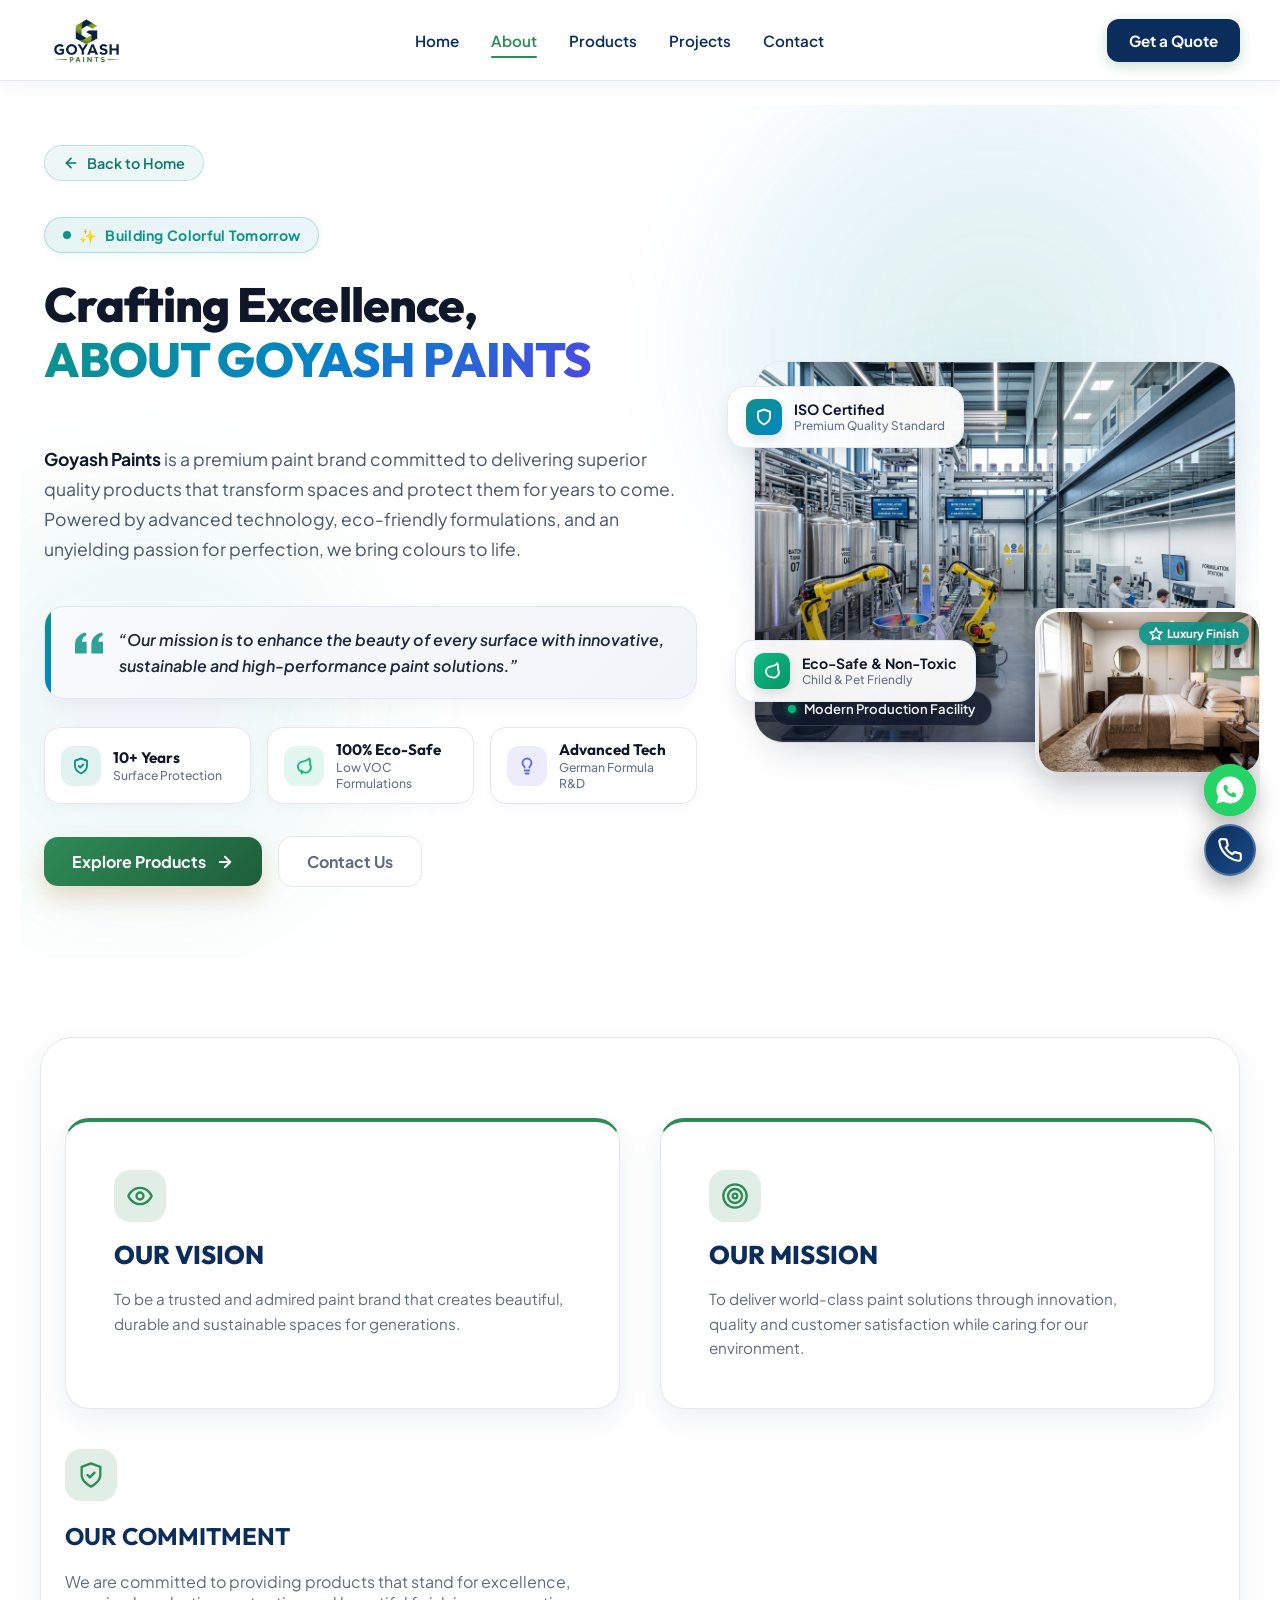
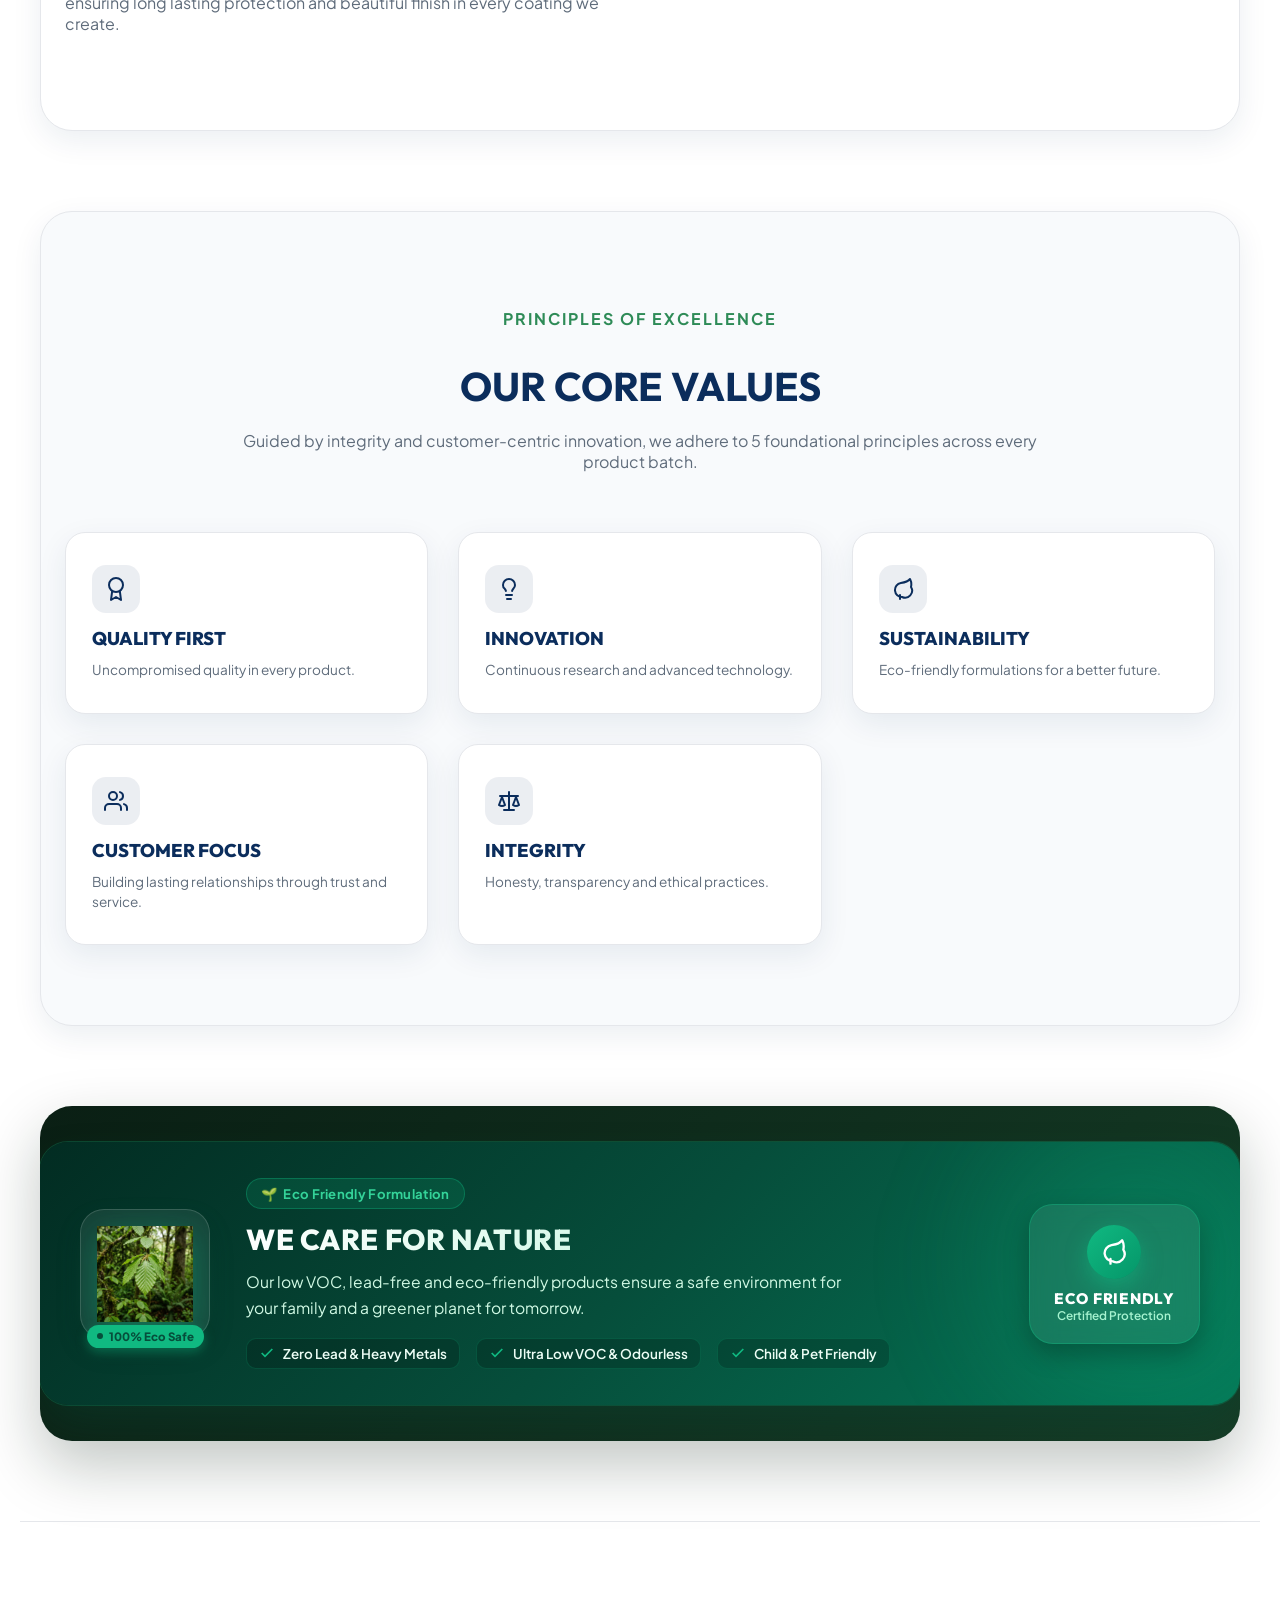
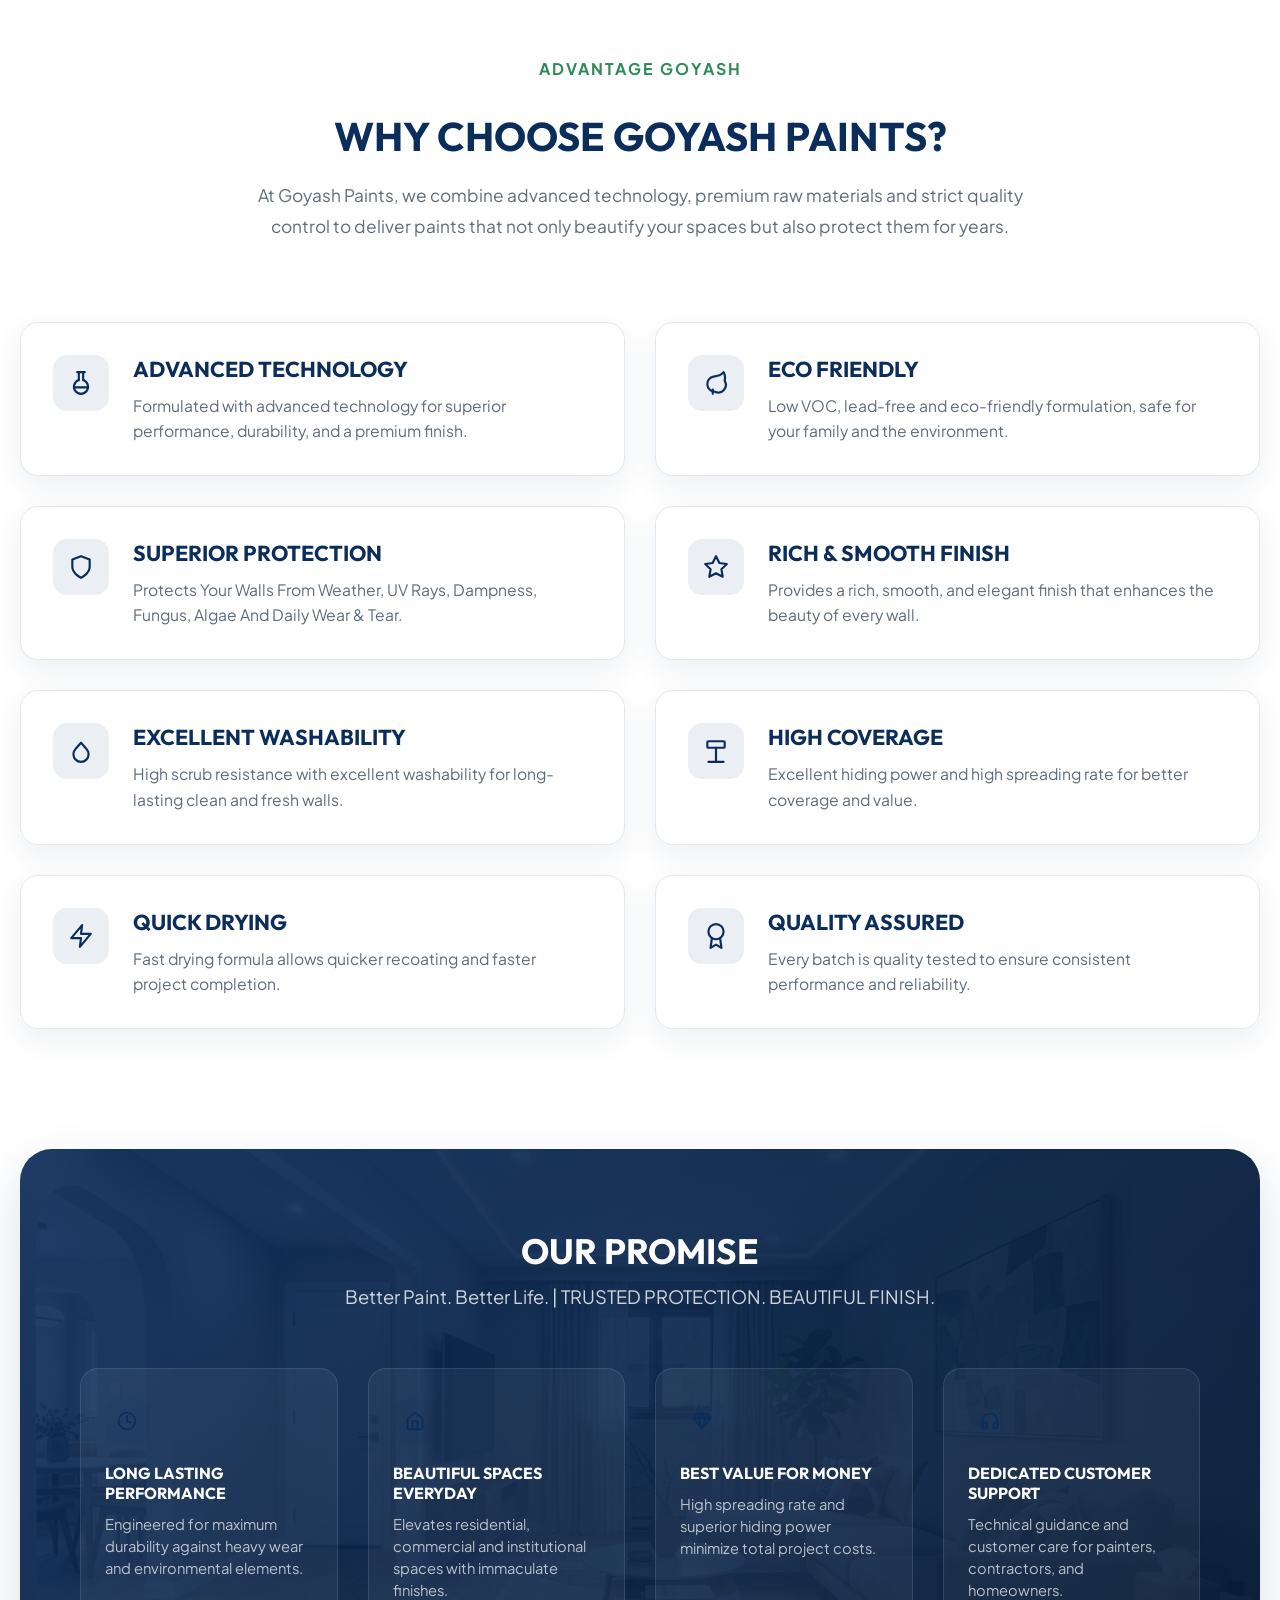
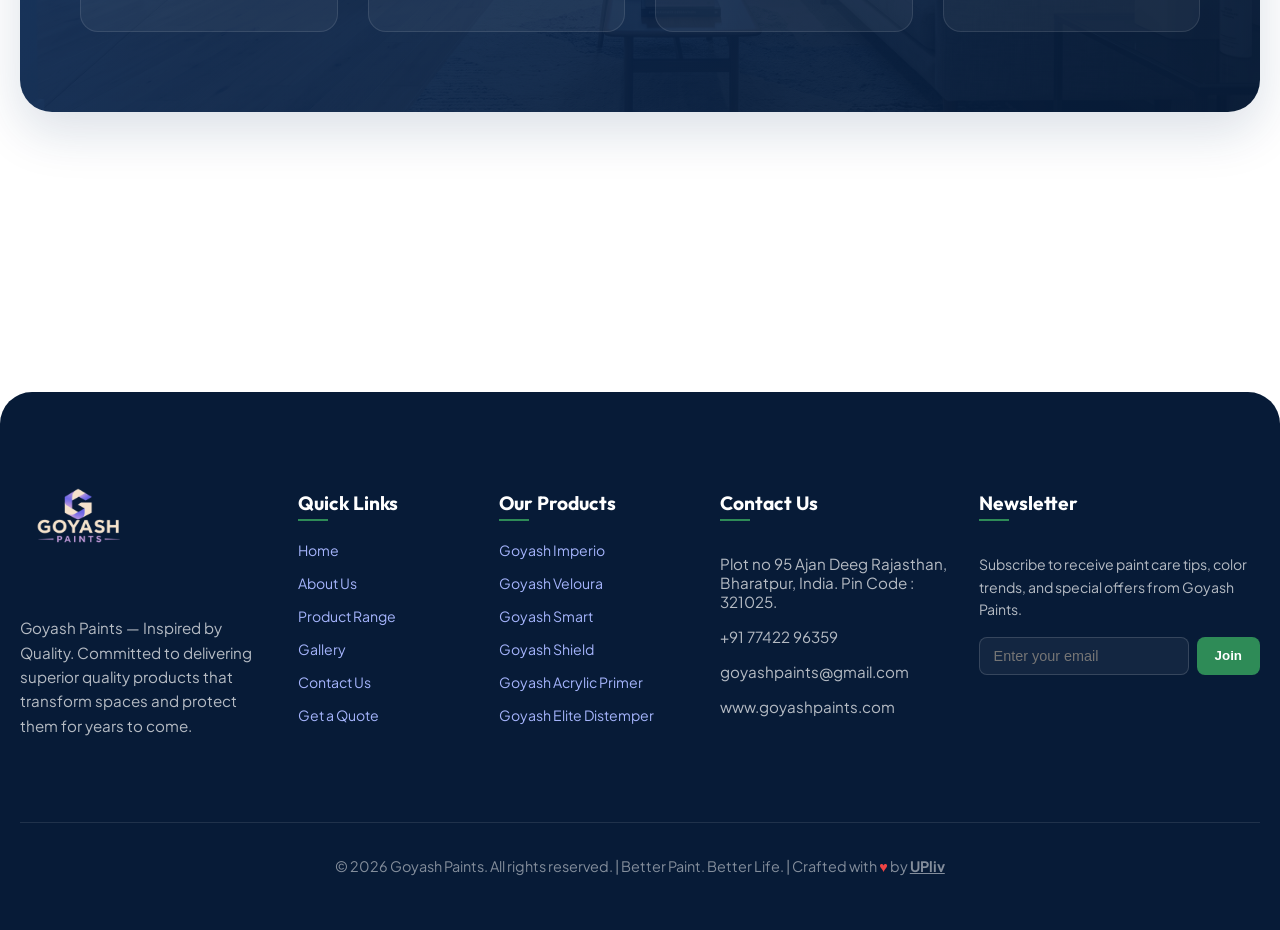
==== commit d2da14fd: "Add Get a Quote button inside mobile navigation toggle dropdown menu" ====
--- a/about.html
+++ b/about.html
@@ -37,6 +37,7 @@
           <li><a href="products.html">Products</a></li>
           <li><a href="projects.html">Projects</a></li>
           <li><a href="contact.html">Contact</a></li>
+          <li class="mobile-quote-item"><a href="quote.html" class="nav-btn-mobile">Get a Quote</a></li>
         </ul>
         <div class="nav-actions">
           <a href="quote.html" class="btn-nav">Get a Quote</a>
--- a/styles.css
+++ b/styles.css
@@ -35,6 +35,148 @@
 img {
   max-width: 100%;
   display: block;
+}
+
+/* Premium Navigation Header */
+.main-header {
+  position: sticky;
+  top: 0;
+  z-index: 1000;
+  background: rgba(255, 255, 255, 0.96);
+  backdrop-filter: blur(12px);
+  -webkit-backdrop-filter: blur(12px);
+  border-bottom: 1px solid var(--border, #E5E7EB);
+  box-shadow: 0 4px 20px rgba(11, 45, 92, 0.05);
+}
+
+.navbar {
+  width: 100%;
+  padding: 10px 0;
+}
+
+.nav-container {
+  max-width: 1280px;
+  margin: 0 auto;
+  padding: 0 20px;
+  display: flex;
+  align-items: center;
+  justify-content: space-between;
+  position: relative;
+}
+
+.nav-logo {
+  display: flex;
+  align-items: center;
+  text-decoration: none;
+}
+
+.logo-img {
+  height: 46px;
+  width: auto;
+  object-fit: contain;
+}
+
+.nav-menu {
+  display: flex;
+  align-items: center;
+  gap: 28px;
+  list-style: none;
+  margin: 0;
+  padding: 0;
+}
+
+.nav-menu li a {
+  text-decoration: none;
+  color: var(--heading, #0B2D5C);
+  font-weight: 600;
+  font-size: 0.95rem;
+  transition: color 0.2s ease;
+  position: relative;
+  padding: 6px 0;
+}
+
+.nav-menu li a:hover,
+.nav-menu li a.active {
+  color: var(--secondary, #2E8B57);
+}
+
+.nav-menu li a.active::after {
+  content: '';
+  position: absolute;
+  bottom: -2px;
+  left: 0;
+  width: 100%;
+  height: 2px;
+  background: var(--secondary, #2E8B57);
+  border-radius: 2px;
+}
+
+.nav-actions {
+  display: flex;
+  align-items: center;
+  gap: 12px;
+}
+
+.btn-nav {
+  display: inline-flex;
+  align-items: center;
+  justify-content: center;
+  padding: 9px 20px;
+  border-radius: 999px;
+  background: linear-gradient(135deg, var(--secondary, #2E8B57) 0%, var(--accent-dark, #1E5E3A) 100%);
+  color: #ffffff !important;
+  font-weight: 700;
+  font-size: 0.88rem;
+  text-decoration: none;
+  box-shadow: 0 4px 14px rgba(46, 139, 87, 0.25);
+  transition: all 0.2s ease;
+}
+
+.btn-nav:hover {
+  transform: translateY(-2px);
+  box-shadow: 0 6px 20px rgba(46, 139, 87, 0.35);
+}
+
+.mobile-quote-item {
+  display: none;
+}
+
+/* Nav Toggle Button (Hidden on Desktop) */
+.nav-toggle {
+  display: none;
+  background: transparent;
+  border: none;
+  cursor: pointer;
+  padding: 6px;
+  flex-direction: column;
+  justify-content: space-around;
+  width: 36px;
+  height: 36px;
+  z-index: 1002;
+  border-radius: 8px;
+  box-sizing: border-box;
+}
+
+.hamburger-bar {
+  display: block;
+  width: 24px;
+  height: 2.5px;
+  margin: 0 auto;
+  background-color: var(--heading, #0B2D5C);
+  border-radius: 3px;
+  transition: transform 0.3s ease, opacity 0.3s ease, background-color 0.3s ease;
+}
+
+.nav-toggle.active .hamburger-bar:nth-child(1) {
+  transform: translateY(7px) rotate(45deg);
+}
+
+.nav-toggle.active .hamburger-bar:nth-child(2) {
+  opacity: 0;
+}
+
+.nav-toggle.active .hamburger-bar:nth-child(3) {
+  transform: translateY(-7px) rotate(-45deg);
 }
 
 .page-shell {
@@ -6498,14 +6640,12 @@
   .btn-hero,
   .btn-hero-3d,
   .btn-hero-modern,
-  .btn-nav,
   .btn-quote,
   .btn-catalog,
   .cta-button,
   .card-cta,
   .hero-actions .btn,
   .about-hero-actions .btn,
-  .nav-actions .btn-nav,
   .project-card .btn,
   .product-card .btn,
   a.btn,
@@ -6528,8 +6668,7 @@
 
   /* SVG Icons in Buttons */
   .btn svg,
-  .btn-hero-modern svg,
-  .btn-nav svg {
+  .btn-hero-modern svg {
     width: 14px !important;
     height: 14px !important;
     flex-shrink: 0 !important;
@@ -6539,7 +6678,6 @@
   .hero-actions,
   .about-hero-actions,
   .cta-actions,
-  .nav-actions,
   .card-actions,
   .button-group {
     display: flex !important;
@@ -6559,5 +6697,97 @@
     justify-content: space-between !important;
     gap: 8px !important;
   }
-}
-
+
+  /* Hide Get a Quote Button in Mobile View */
+  .nav-actions,
+  .nav-actions .btn-nav,
+  header .btn-nav {
+    display: none !important;
+  }
+
+  /* Mobile Navigation Toggle Button */
+  .nav-container {
+    position: relative !important;
+  }
+
+  .nav-toggle {
+    display: flex !important;
+  }
+
+  /* Mobile Navigation Menu Drawer */
+  .nav-menu {
+    display: none !important;
+    position: absolute !important;
+    top: calc(100% + 8px) !important;
+    left: 0 !important;
+    right: 0 !important;
+    width: 100% !important;
+    background: #ffffff !important;
+    flex-direction: column !important;
+    align-items: center !important;
+    padding: 12px 0 !important;
+    margin: 0 !important;
+    gap: 4px !important;
+    box-shadow: 0 14px 35px rgba(11, 45, 92, 0.18) !important;
+    border: 1px solid var(--border, #E5E7EB) !important;
+    border-radius: 12px !important;
+    z-index: 1001 !important;
+  }
+
+  .nav-menu.active {
+    display: flex !important;
+  }
+
+  .nav-menu li {
+    width: 100% !important;
+    text-align: center !important;
+    margin: 0 !important;
+    padding: 0 !important;
+    list-style: none !important;
+  }
+
+  .nav-menu li a {
+    display: block !important;
+    padding: 12px 20px !important;
+    font-size: 0.95rem !important;
+    color: var(--heading, #0B2D5C) !important;
+    font-weight: 700 !important;
+    width: 100% !important;
+    box-sizing: border-box !important;
+    text-decoration: none !important;
+    transition: background 0.2s ease, color 0.2s ease !important;
+  }
+
+  .nav-menu li a.active,
+  .nav-menu li a:hover {
+    color: var(--secondary, #2E8B57) !important;
+    background: rgba(46, 139, 87, 0.08) !important;
+  }
+
+  .mobile-quote-item {
+    display: block !important;
+    width: 88% !important;
+    margin: 6px auto 6px auto !important;
+  }
+
+  .nav-btn-mobile {
+    display: flex !important;
+    align-items: center !important;
+    justify-content: center !important;
+    padding: 10px 20px !important;
+    border-radius: 999px !important;
+    background: linear-gradient(135deg, var(--secondary, #2E8B57) 0%, var(--accent-dark, #1E5E3A) 100%) !important;
+    color: #ffffff !important;
+    font-weight: 700 !important;
+    font-size: 0.9rem !important;
+    text-decoration: none !important;
+    box-shadow: 0 4px 14px rgba(46, 139, 87, 0.3) !important;
+  }
+
+  .nav-btn-mobile:hover,
+  .nav-btn-mobile.active {
+    background: linear-gradient(135deg, var(--accent-dark, #1E5E3A) 0%, var(--secondary, #2E8B57) 100%) !important;
+    color: #ffffff !important;
+  }
+}
+
